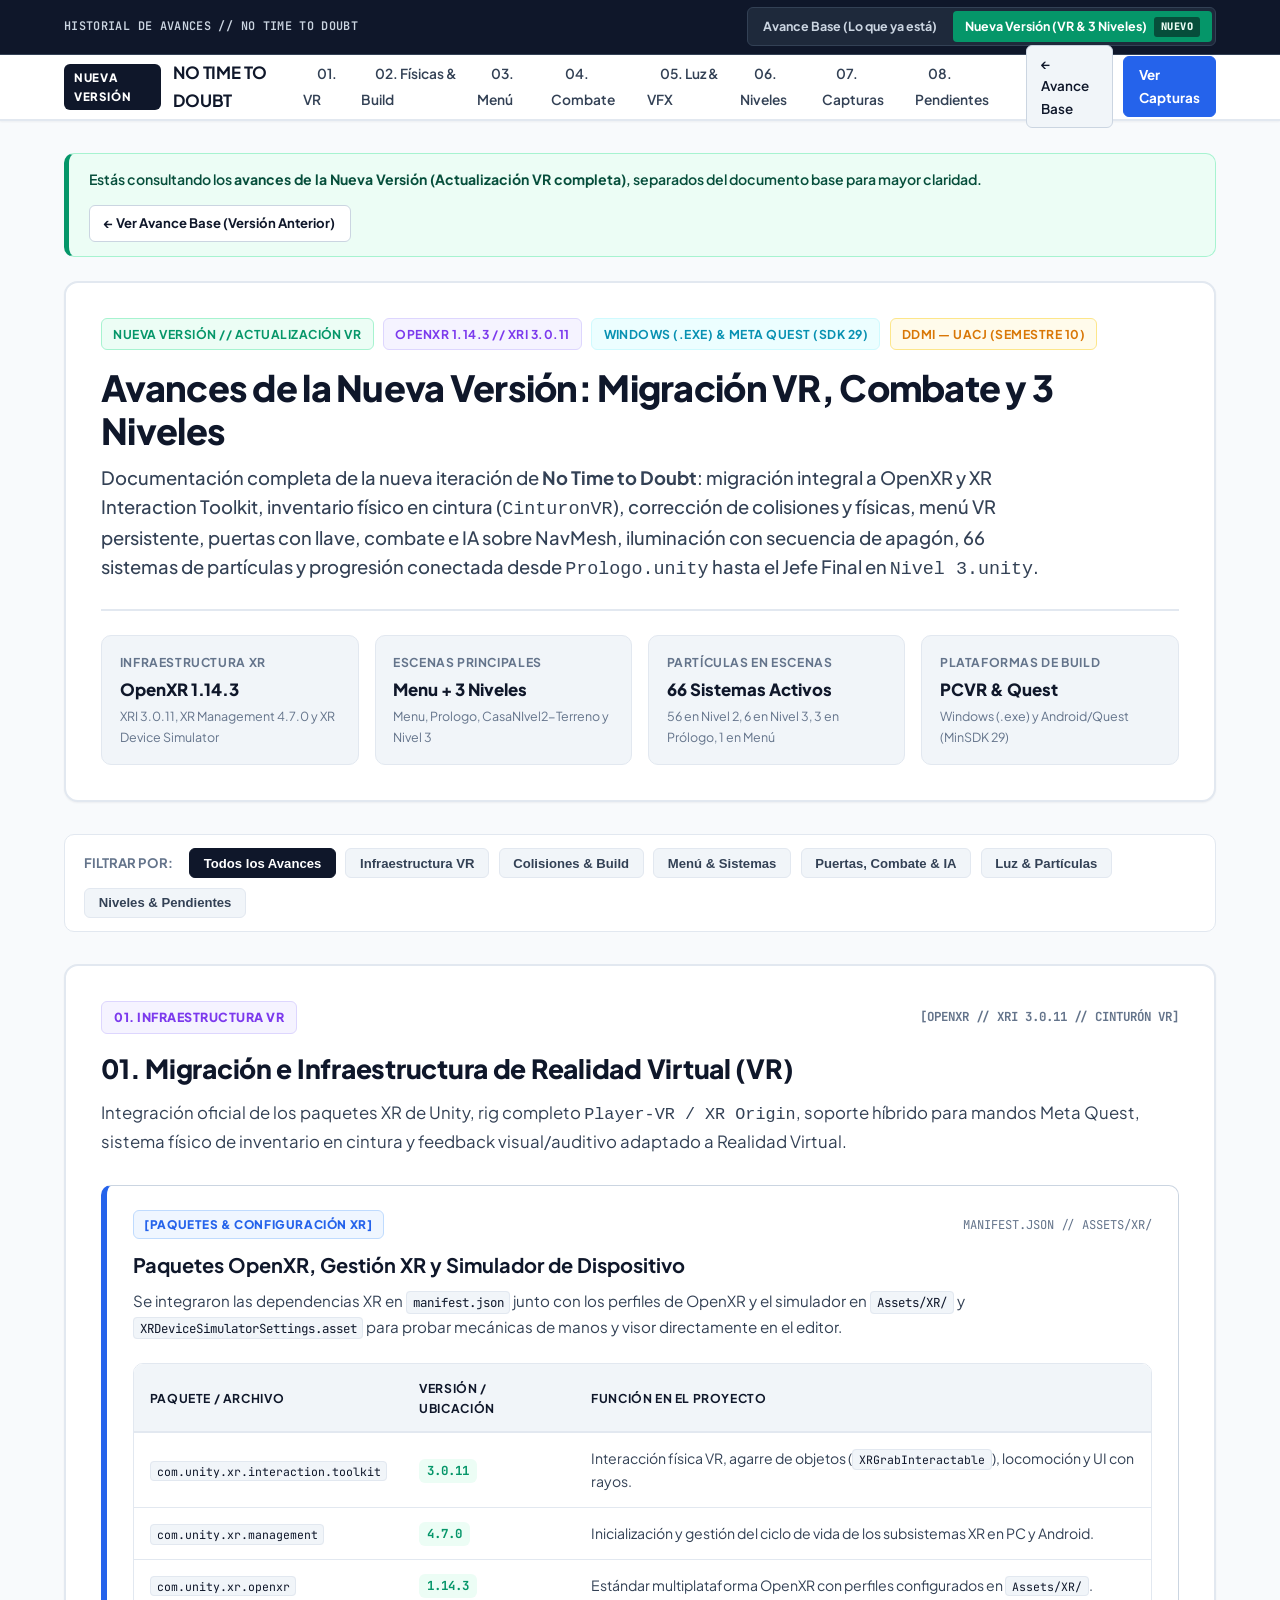
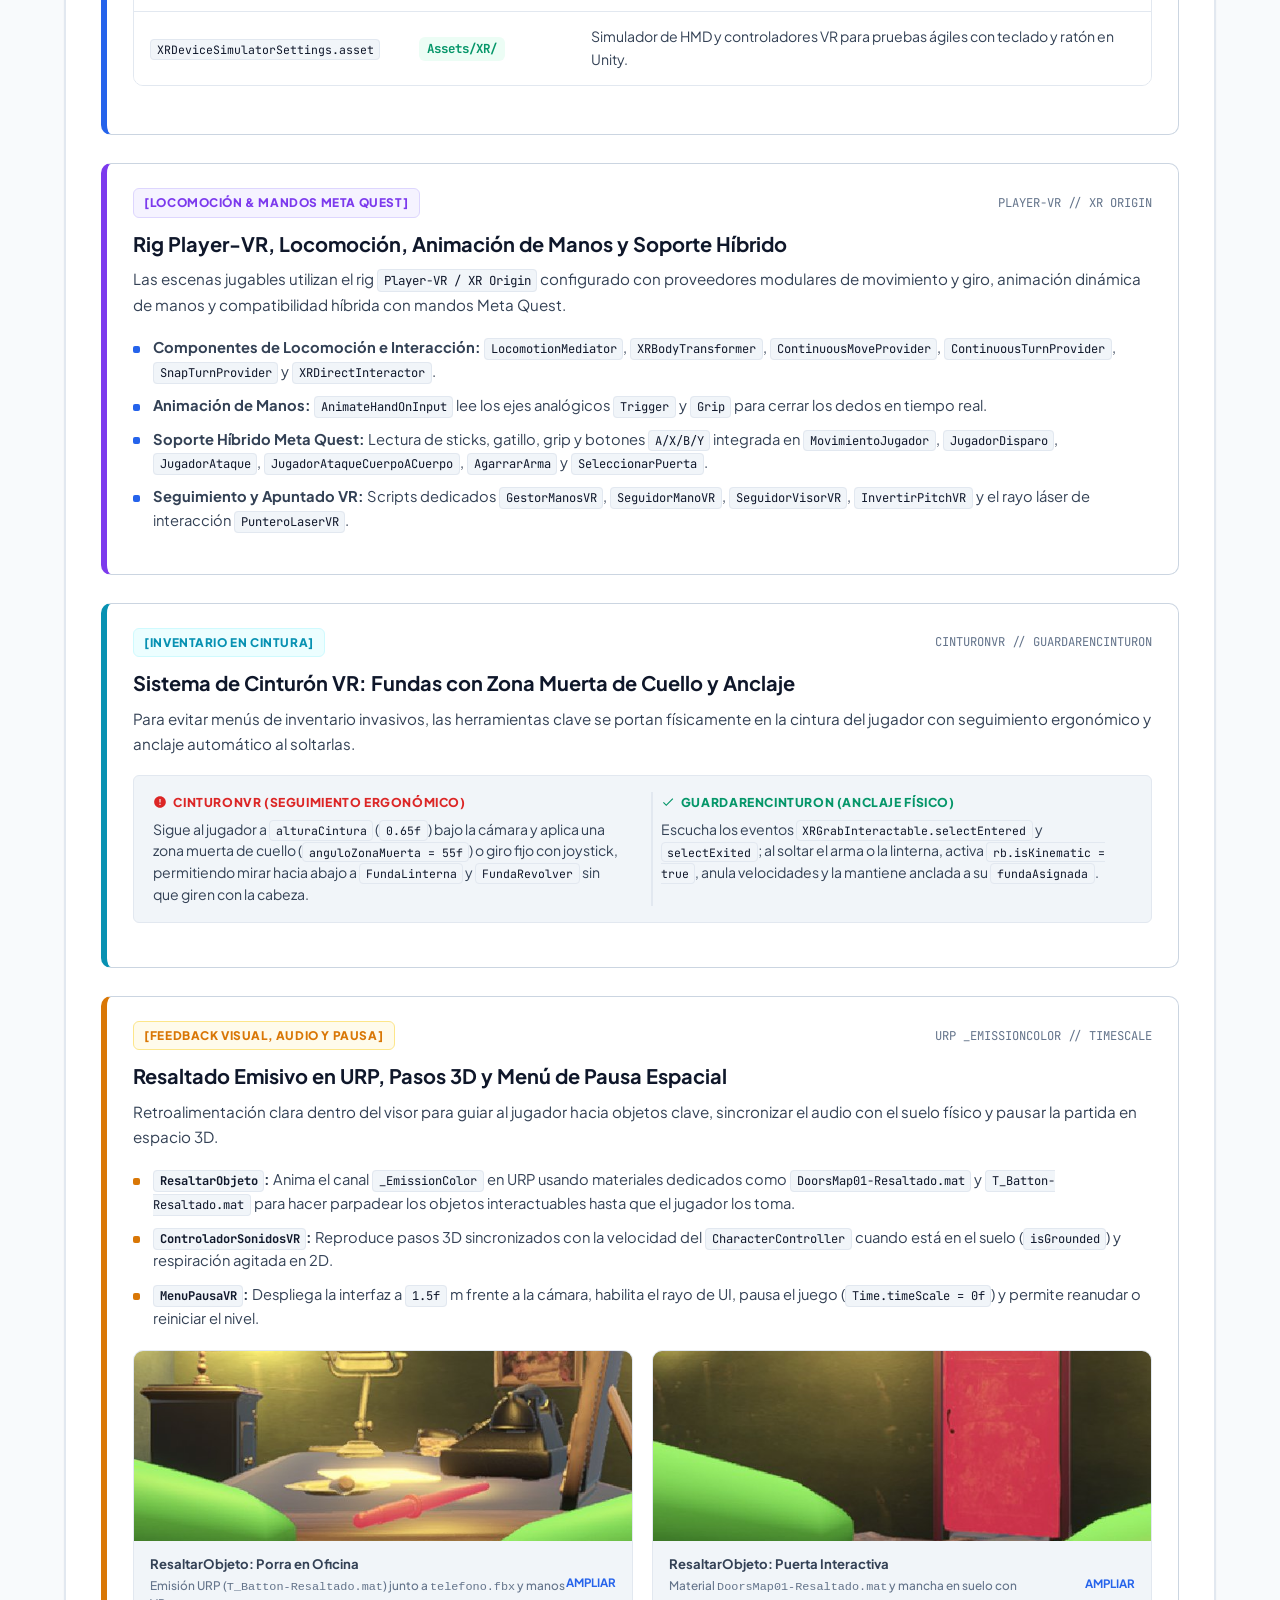
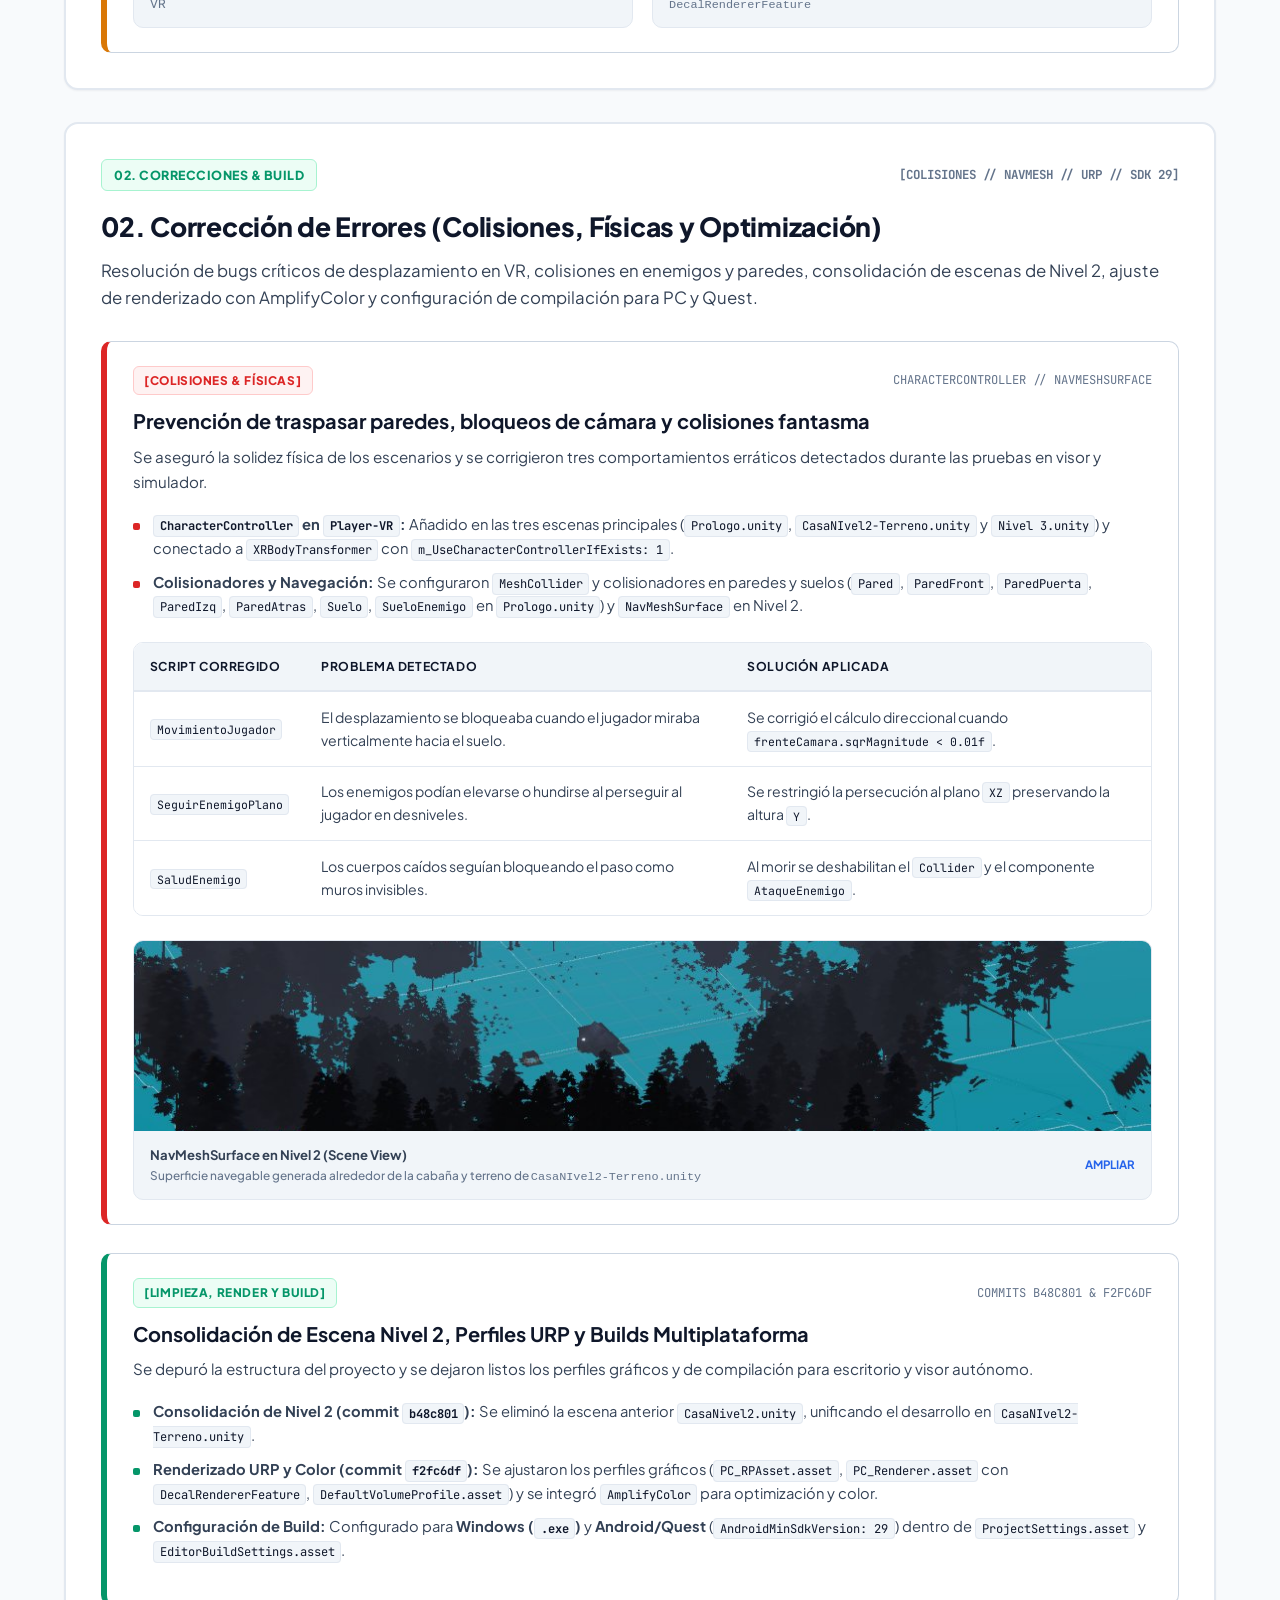
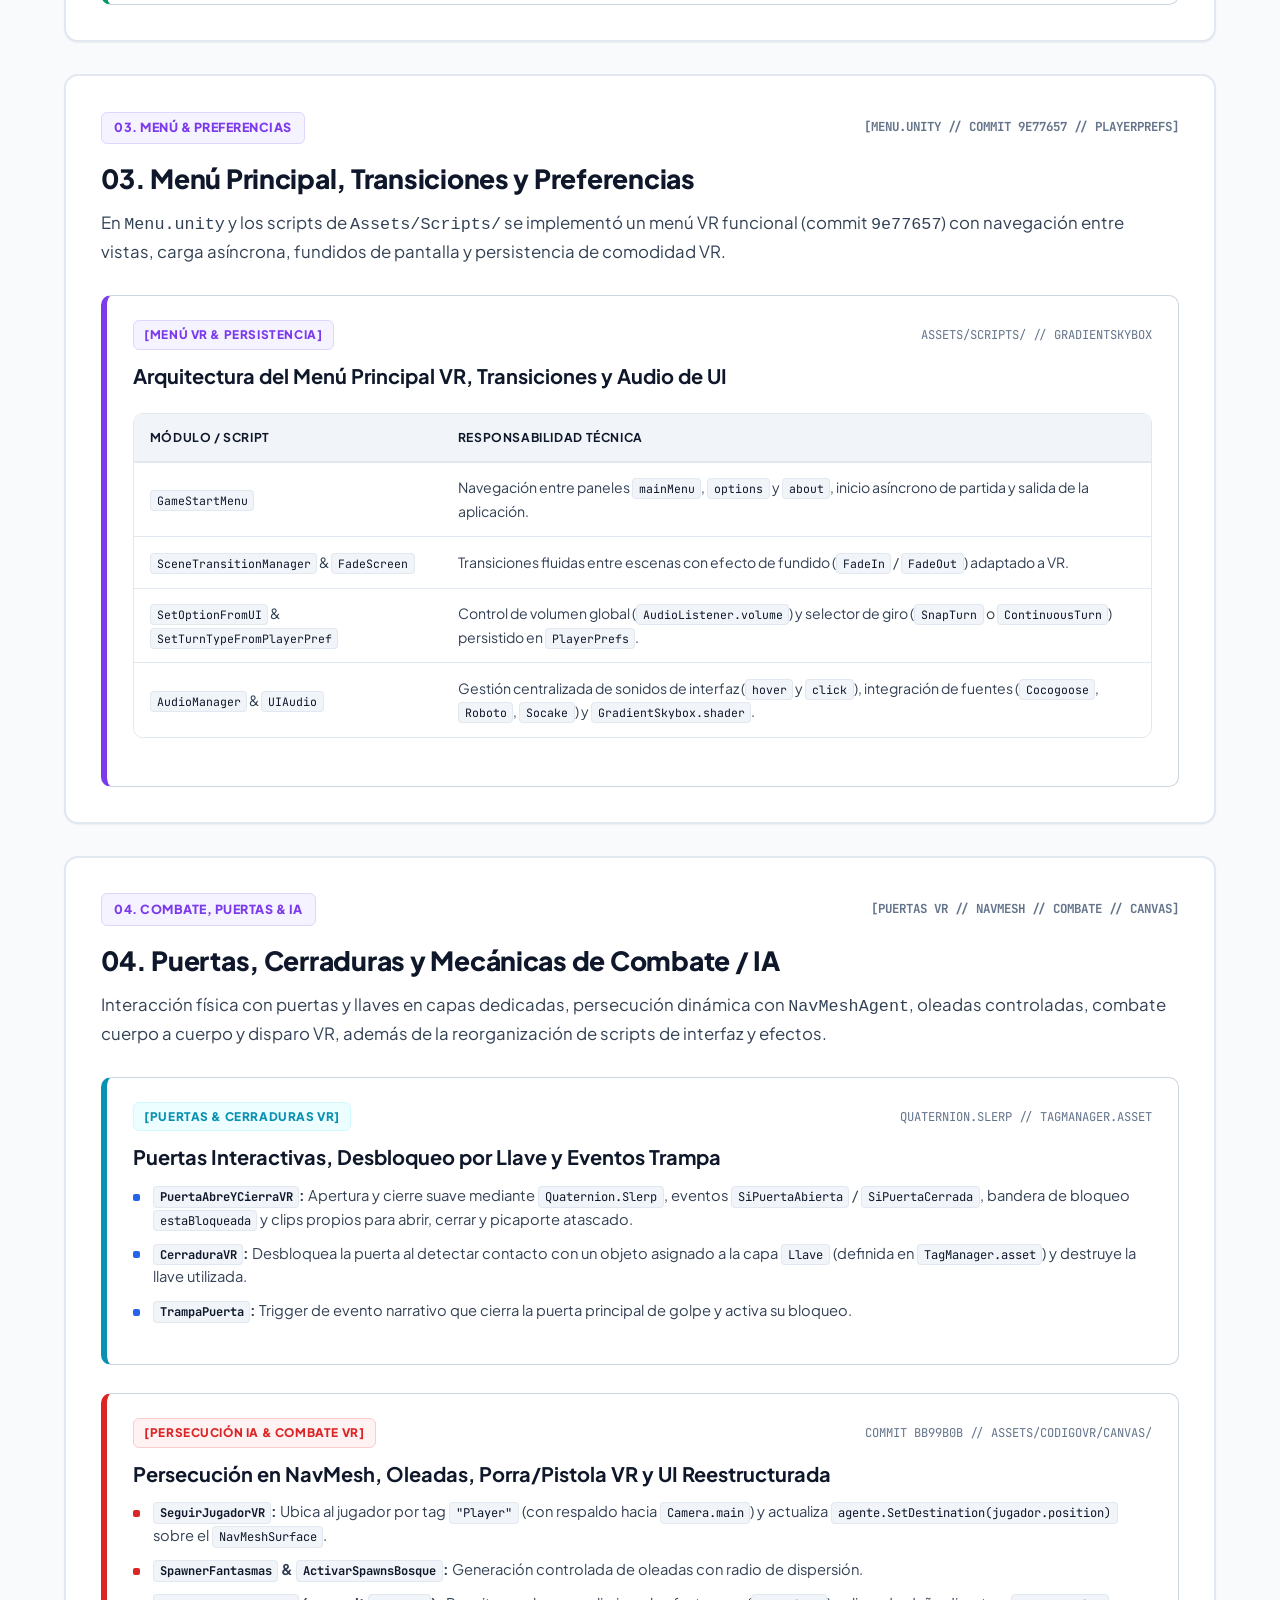
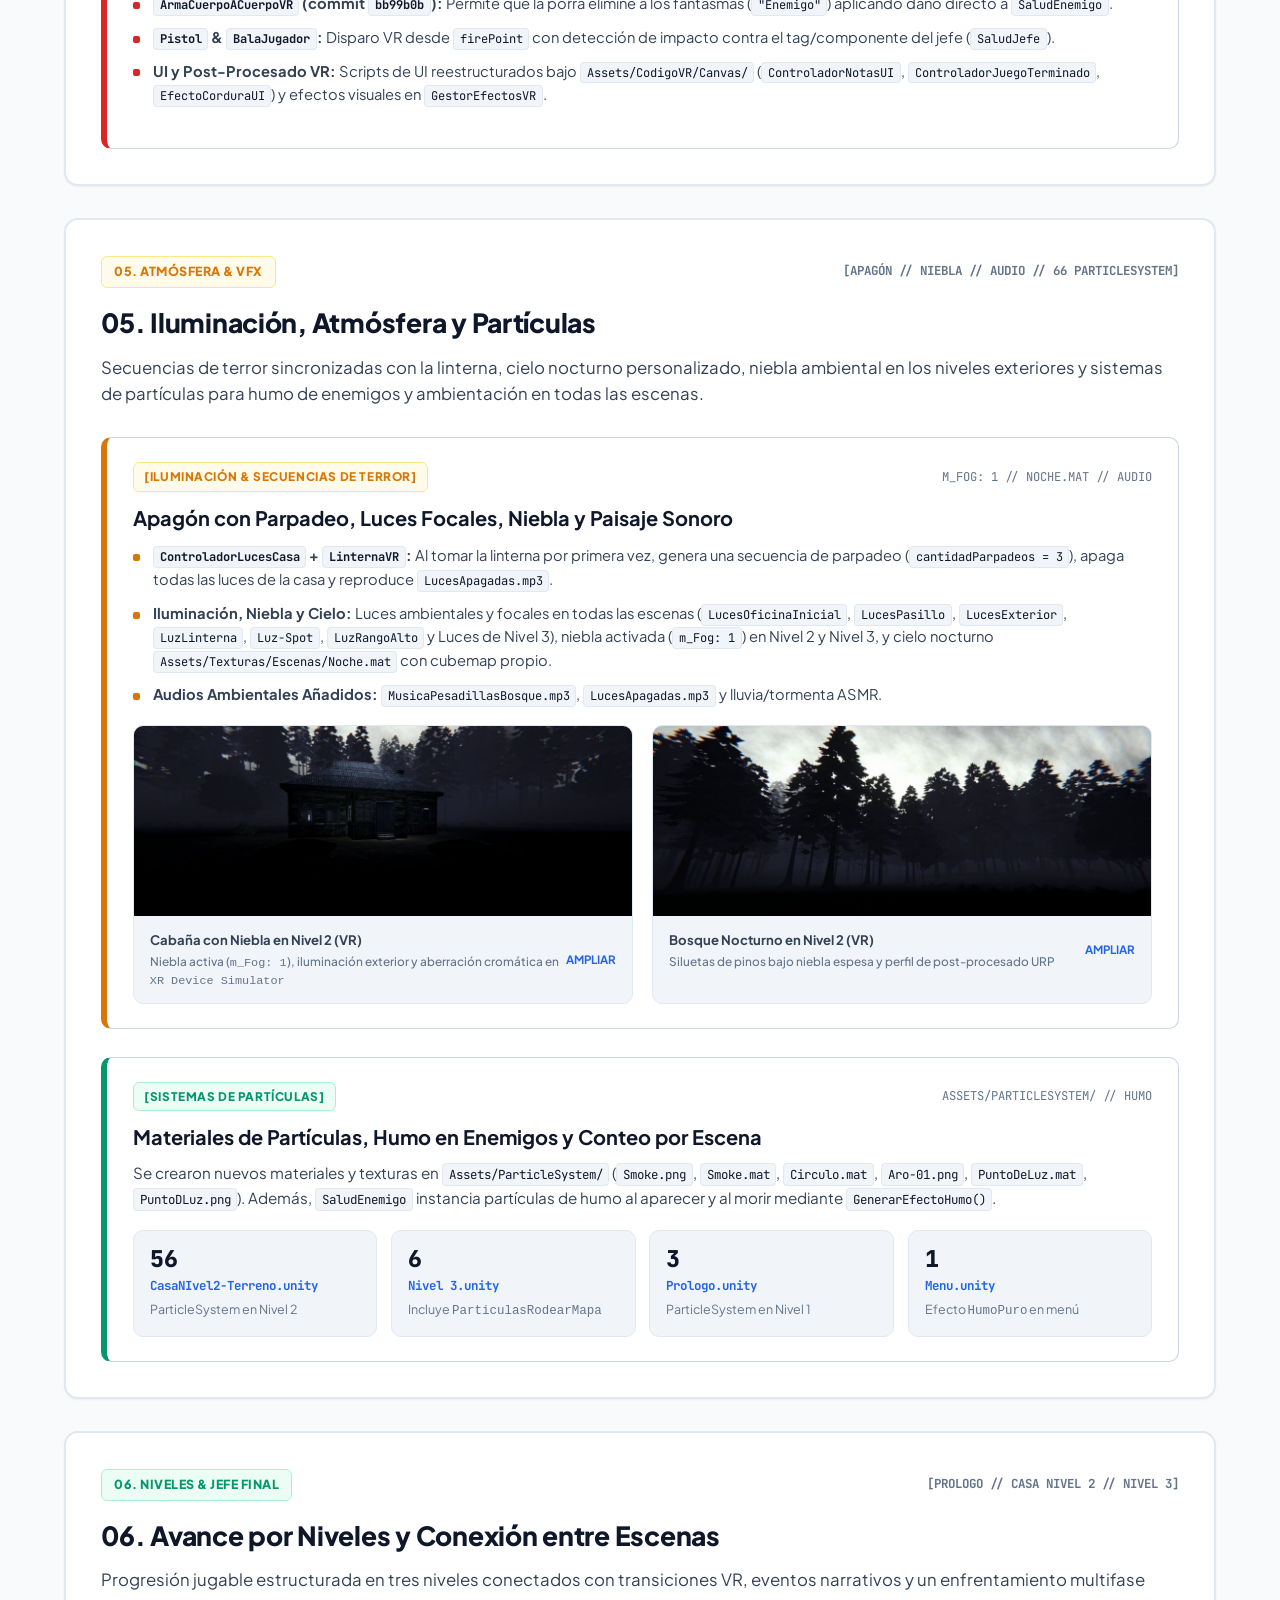
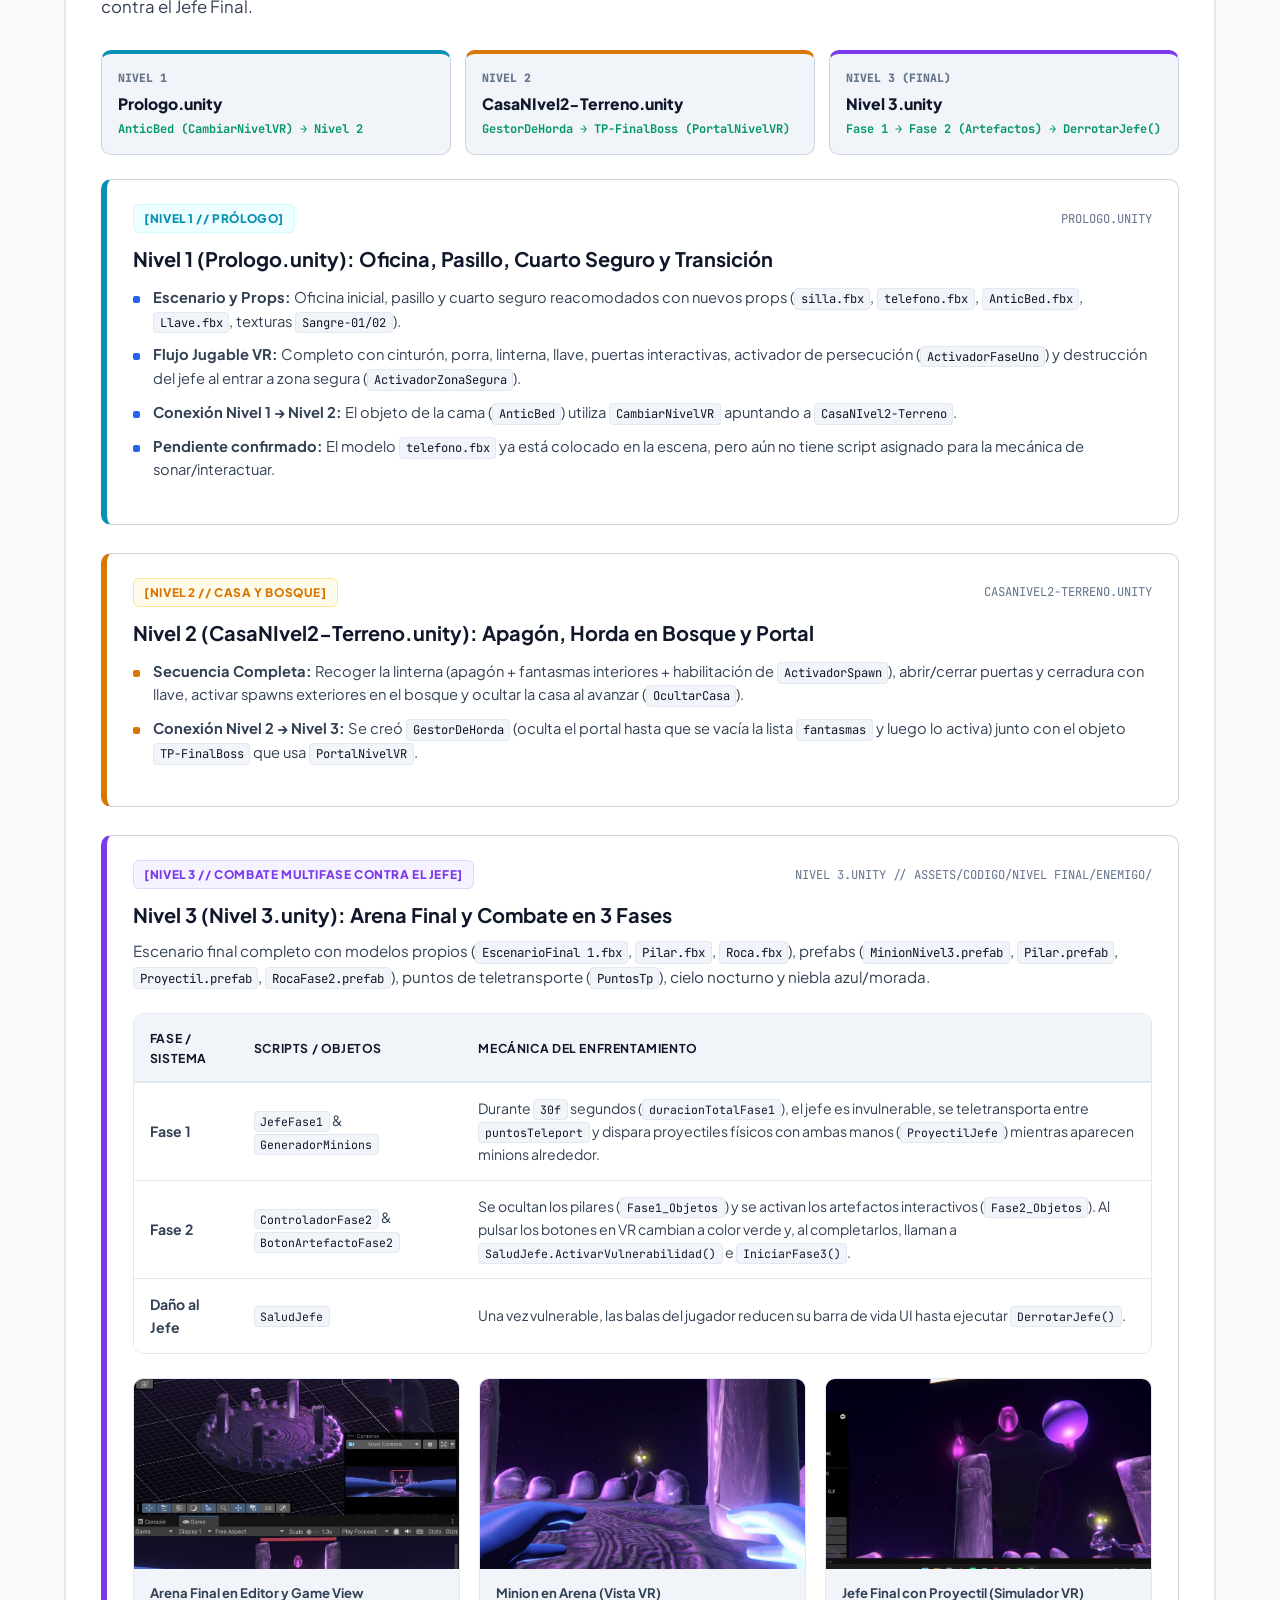
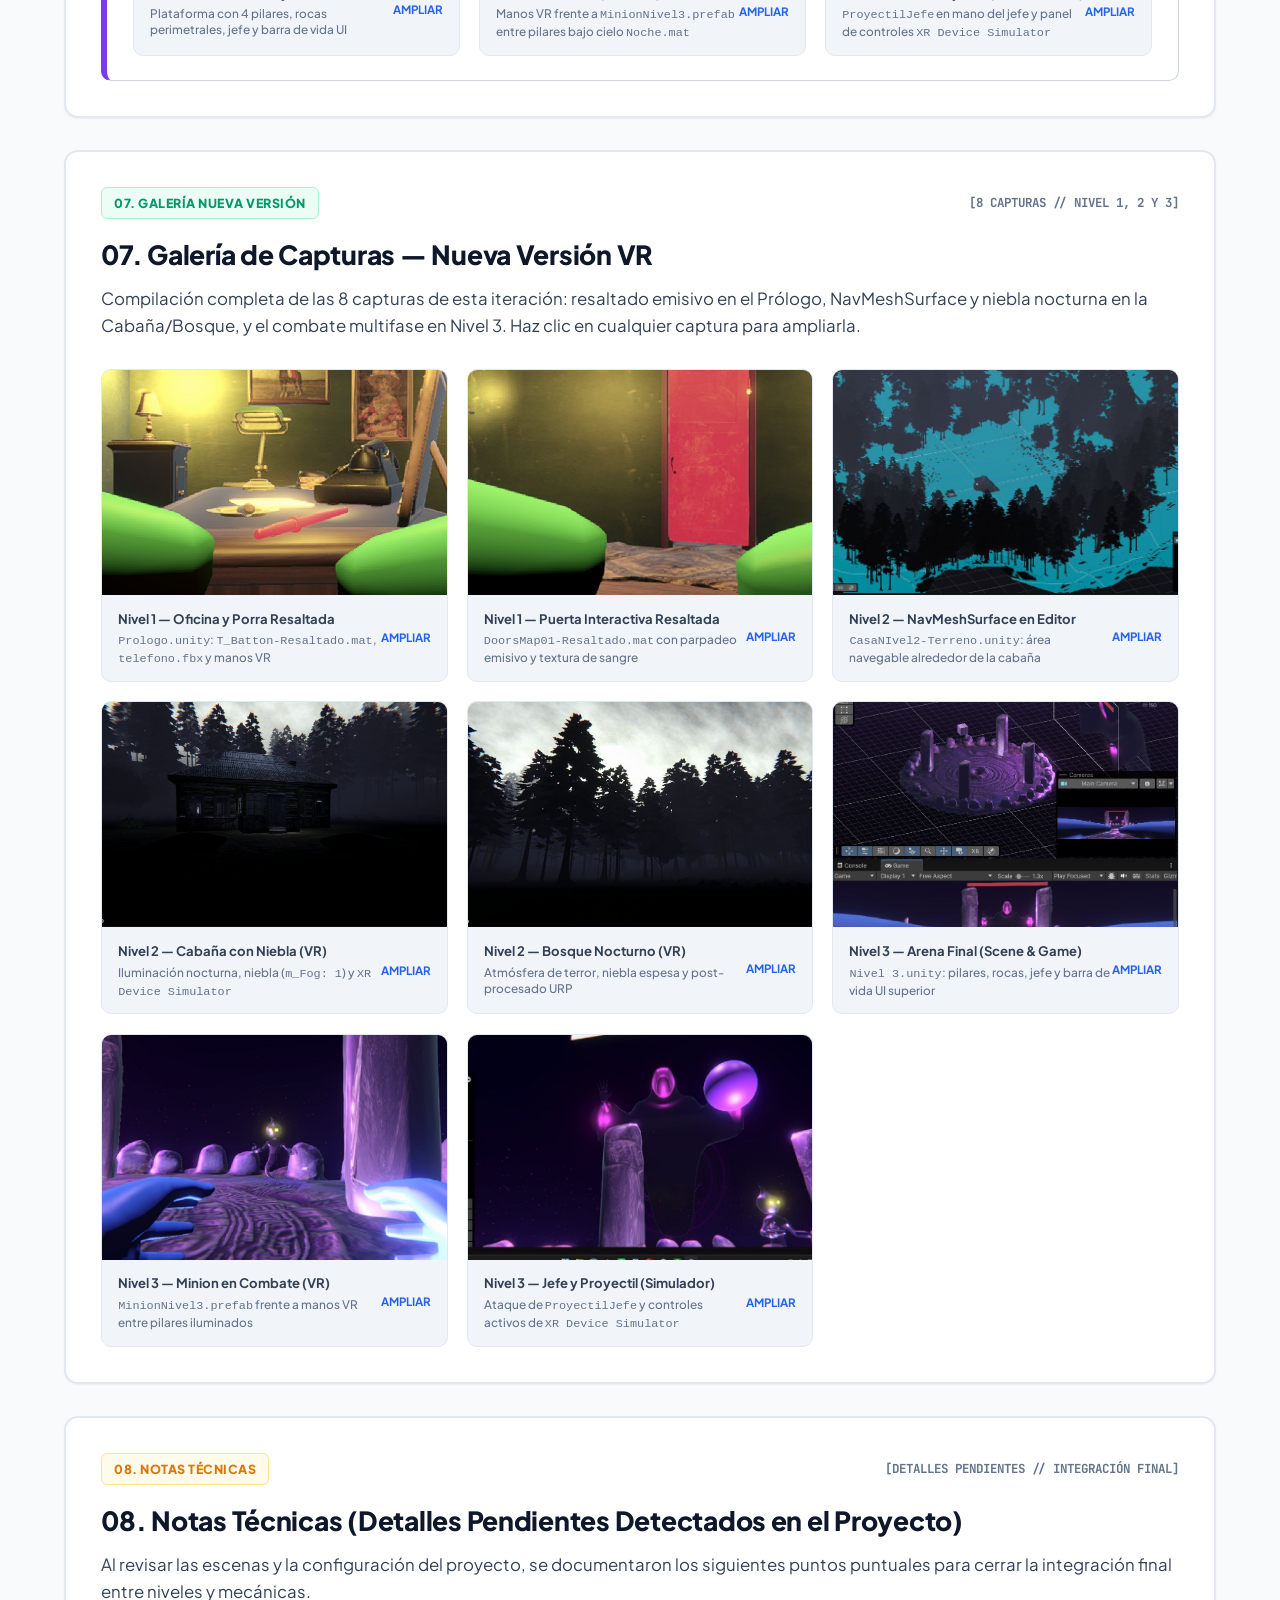
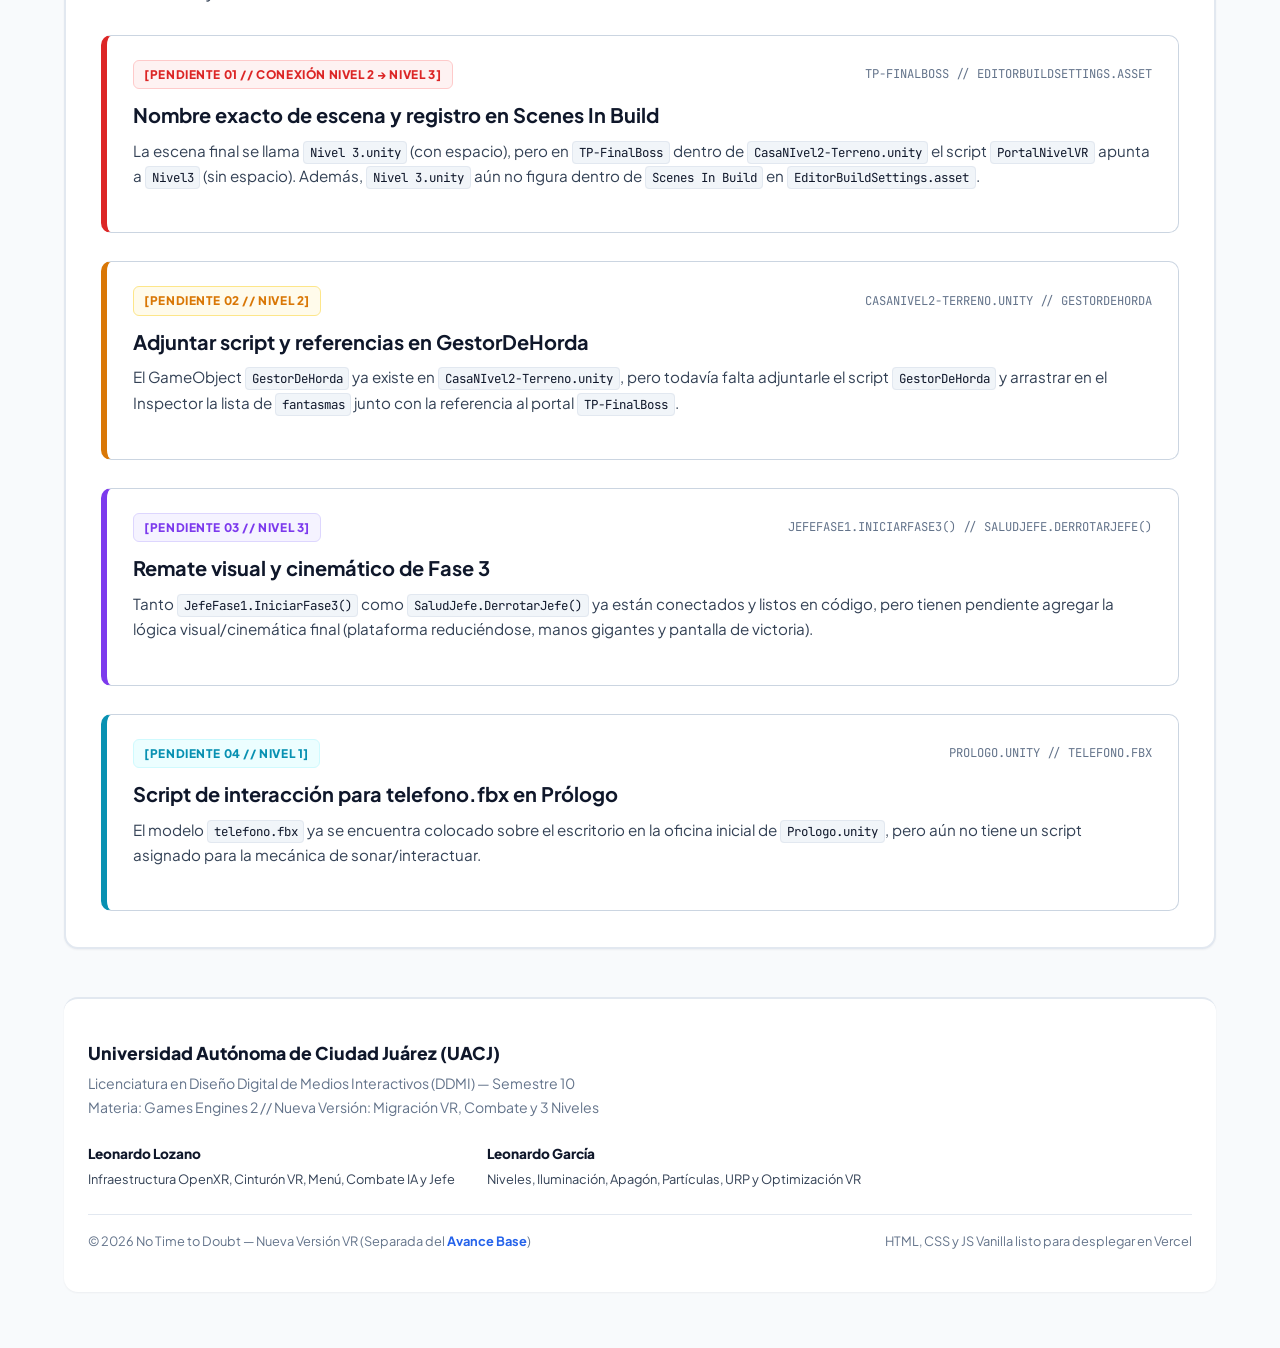
==== nueva-version.html @ bedeb6f9 "feat: agregar vista separada de nueva version VR con 3 niveles, combate y 8 capturas" ====
<!DOCTYPE html>
<html lang="es">
<head>
  <meta charset="UTF-8">
  <meta name="viewport" content="width=device-width, initial-scale=1.0">
  <title>No Time to Doubt — Nueva Versión (Avances VR, Niveles y Combate)</title>
  <meta name="description" content="Actualización técnica de la nueva versión de No Time to Doubt: migración OpenXR/XRI, Cinturón VR, corrección de colisiones, Menú VR, Combate e IA, Partículas y 3 Niveles con Jefe Final.">

  <link rel="icon" type="image/svg+xml" href="favicon.svg">

  <!-- Tipografías de Google Fonts: Plus Jakarta Sans y JetBrains Mono -->
  <link rel="preconnect" href="https://fonts.googleapis.com">
  <link rel="preconnect" href="https://fonts.gstatic.com" crossorigin>
  <link href="https://fonts.googleapis.com/css2?family=JetBrains+Mono:wght@400;600;700&family=Plus+Jakarta+Sans:wght@400;500;600;700;800&display=swap" rel="stylesheet">

  <link rel="stylesheet" href="style.css">
</head>
<body>

  <!-- Barra de progreso de lectura (Color sólido) -->
  <div id="progress-bar"></div>

  <!-- Barra de Navegación Fija Superior -->
  <header class="top-nav">
    <!-- Selector de Versión: Separación entre Lo Base y Lo Nuevo -->
    <div class="version-strip">
      <div class="version-strip-inner">
        <span class="version-strip-label">HISTORIAL DE AVANCES // NO TIME TO DOUBT</span>
        <div class="version-switcher" role="navigation" aria-label="Cambiar de versión de avances">
          <a href="index.html" class="version-tab">Avance Base (Lo que ya está)</a>
          <a href="nueva-version.html" class="version-tab active-new" aria-current="page">
            Nueva Versión (VR &amp; 3 Niveles)
            <span class="version-pill-new">NUEVO</span>
          </a>
        </div>
      </div>
    </div>

    <div class="nav-container">
      <div class="brand-wrapper">
        <span class="brand-badge">NUEVA VERSIÓN</span>
        <a href="#hero" class="brand-title">NO TIME TO DOUBT</a>
      </div>

      <nav>
        <ul class="nav-links">
          <li><a href="#vr-infraestructura" class="nav-link">01. VR</a></li>
          <li><a href="#correcciones-build" class="nav-link">02. Físicas &amp; Build</a></li>
          <li><a href="#menu-preferencias" class="nav-link">03. Menú</a></li>
          <li><a href="#puertas-combate" class="nav-link">04. Combate</a></li>
          <li><a href="#iluminacion-atmosfera" class="nav-link">05. Luz &amp; VFX</a></li>
          <li><a href="#niveles-escenas" class="nav-link">06. Niveles</a></li>
          <li><a href="#galeria-nueva" class="nav-link">07. Capturas</a></li>
          <li><a href="#notas-tecnicas" class="nav-link">08. Pendientes</a></li>
        </ul>
      </nav>

      <div class="nav-actions">
        <a href="index.html" class="btn-nav-secondary">&larr; Avance Base</a>
        <a href="#galeria-nueva" class="btn-nav-primary">Ver Capturas</a>
      </div>
    </div>
  </header>

  <main class="main-layout">
    <!-- Banner contextual para regresar al Avance Base separado -->
    <div class="version-context-banner">
      <span class="version-context-text">
        Estás consultando los <strong>avances de la Nueva Versión (Actualización VR completa)</strong>, separados del documento base para mayor claridad.
      </span>
      <a href="index.html" class="btn-back-base">&larr; Ver Avance Base (Versión Anterior)</a>
    </div>

    <!-- Encabezado / Hero -->
    <header id="hero" class="patch-header">
      <div class="patch-meta-top">
        <span class="patch-tag tag-new-version">NUEVA VERSIÓN // ACTUALIZACIÓN VR</span>
        <span class="patch-tag tag-engine">OpenXR 1.14.3 // XRI 3.0.11</span>
        <span class="patch-tag tag-platform">Windows (.exe) &amp; Meta Quest (SDK 29)</span>
        <span class="patch-tag tag-academic">DDMI — UACJ (Semestre 10)</span>
      </div>

      <h1 class="patch-title">Avances de la Nueva Versión: Migración VR, Combate y 3 Niveles</h1>
      <p class="patch-subtitle">
        Documentación completa de la nueva iteración de <strong>No Time to Doubt</strong>: migración integral a OpenXR y XR Interaction Toolkit, inventario físico en cintura (<code>CinturonVR</code>), corrección de colisiones y físicas, menú VR persistente, puertas con llave, combate e IA sobre NavMesh, iluminación con secuencia de apagón, 66 sistemas de partículas y progresión conectada desde <code>Prologo.unity</code> hasta el Jefe Final en <code>Nivel 3.unity</code>.
      </p>

      <div class="patch-stats-grid">
        <div class="stat-item">
          <div class="stat-label">Infraestructura XR</div>
          <div class="stat-value">OpenXR 1.14.3</div>
          <div class="stat-detail">XRI 3.0.11, XR Management 4.7.0 y XR Device Simulator</div>
        </div>
        <div class="stat-item">
          <div class="stat-label">Escenas Principales</div>
          <div class="stat-value">Menu + 3 Niveles</div>
          <div class="stat-detail">Menu, Prologo, CasaNIvel2-Terreno y Nivel 3</div>
        </div>
        <div class="stat-item">
          <div class="stat-label">Partículas en Escenas</div>
          <div class="stat-value">66 Sistemas Activos</div>
          <div class="stat-detail">56 en Nivel 2, 6 en Nivel 3, 3 en Prólogo, 1 en Menú</div>
        </div>
        <div class="stat-item">
          <div class="stat-label">Plataformas de Build</div>
          <div class="stat-value">PCVR &amp; Quest</div>
          <div class="stat-detail">Windows (.exe) y Android/Quest (MinSDK 29)</div>
        </div>
      </div>
    </header>

    <!-- Barra de Filtros de Contenido -->
    <nav class="patch-filters" aria-label="Filtro de avances de la nueva versión">
      <span class="filter-label">Filtrar por:</span>
      <button class="filter-btn active" data-filter="all">Todos los Avances</button>
      <button class="filter-btn" data-filter="vr">Infraestructura VR</button>
      <button class="filter-btn" data-filter="bugfix">Colisiones &amp; Build</button>
      <button class="filter-btn" data-filter="systems">Menú &amp; Sistemas</button>
      <button class="filter-btn" data-filter="combat">Puertas, Combate &amp; IA</button>
      <button class="filter-btn" data-filter="art">Luz &amp; Partículas</button>
      <button class="filter-btn" data-filter="levels">Niveles &amp; Pendientes</button>
    </nav>

    <!-- 01. MIGRACIÓN E INFRAESTRUCTURA DE REALIDAD VIRTUAL (VR) -->
    <section id="vr-infraestructura" class="patch-section">
      <div class="section-badge-row">
        <span class="section-author-badge author-leo-loz">01. Infraestructura VR</span>
        <span class="section-discipline-tag">[OPENXR // XRI 3.0.11 // CINTURÓN VR]</span>
      </div>
      <h2 class="section-title">01. Migración e Infraestructura de Realidad Virtual (VR)</h2>
      <p class="section-lead">
        Integración oficial de los paquetes XR de Unity, rig completo <code>Player-VR / XR Origin</code>, soporte híbrido para mandos Meta Quest, sistema físico de inventario en cintura y feedback visual/auditivo adaptado a Realidad Virtual.
      </p>

      <div class="patch-items-stack">
        <!-- 1.1 Paquetes y Simulador -->
        <article class="patch-card card-blue" data-category="vr systems">
          <div class="card-header-line">
            <span class="card-type-tag tag-vr">[PAQUETES &amp; CONFIGURACIÓN XR]</span>
            <span class="card-timestamp">MANIFEST.JSON // ASSETS/XR/</span>
          </div>
          <h3 class="card-title">Paquetes OpenXR, Gestión XR y Simulador de Dispositivo</h3>
          <p class="card-desc">
            Se integraron las dependencias XR en <code>manifest.json</code> junto con los perfiles de OpenXR y el simulador en <code>Assets/XR/</code> y <code>XRDeviceSimulatorSettings.asset</code> para probar mecánicas de manos y visor directamente en el editor.
          </p>

          <div class="specs-table-wrapper">
            <table class="specs-table">
              <thead>
                <tr>
                  <th>Paquete / Archivo</th>
                  <th>Versión / Ubicación</th>
                  <th>Función en el Proyecto</th>
                </tr>
              </thead>
              <tbody>
                <tr>
                  <td><code>com.unity.xr.interaction.toolkit</code></td>
                  <td><span class="badge-metric metric-after">3.0.11</span></td>
                  <td>Interacción física VR, agarre de objetos (<code>XRGrabInteractable</code>), locomoción y UI con rayos.</td>
                </tr>
                <tr>
                  <td><code>com.unity.xr.management</code></td>
                  <td><span class="badge-metric metric-after">4.7.0</span></td>
                  <td>Inicialización y gestión del ciclo de vida de los subsistemas XR en PC y Android.</td>
                </tr>
                <tr>
                  <td><code>com.unity.xr.openxr</code></td>
                  <td><span class="badge-metric metric-after">1.14.3</span></td>
                  <td>Estándar multiplataforma OpenXR con perfiles configurados en <code>Assets/XR/</code>.</td>
                </tr>
                <tr>
                  <td><code>XRDeviceSimulatorSettings.asset</code></td>
                  <td><span class="badge-metric metric-after">Assets/XR/</span></td>
                  <td>Simulador de HMD y controladores VR para pruebas ágiles con teclado y ratón en Unity.</td>
                </tr>
              </tbody>
            </table>
          </div>
        </article>

        <!-- 1.2 Locomoción y Manos VR -->
        <article class="patch-card card-purple" data-category="vr systems">
          <div class="card-header-line">
            <span class="card-type-tag tag-system">[LOCOMOCIÓN &amp; MANDOS META QUEST]</span>
            <span class="card-timestamp">PLAYER-VR // XR ORIGIN</span>
          </div>
          <h3 class="card-title">Rig Player-VR, Locomoción, Animación de Manos y Soporte Híbrido</h3>
          <p class="card-desc">
            Las escenas jugables utilizan el rig <code>Player-VR / XR Origin</code> configurado con proveedores modulares de movimiento y giro, animación dinámica de manos y compatibilidad híbrida con mandos Meta Quest.
          </p>
          <ul class="feature-list">
            <li><strong>Componentes de Locomoción e Interacción:</strong> <code>LocomotionMediator</code>, <code>XRBodyTransformer</code>, <code>ContinuousMoveProvider</code>, <code>ContinuousTurnProvider</code>, <code>SnapTurnProvider</code> y <code>XRDirectInteractor</code>.</li>
            <li><strong>Animación de Manos:</strong> <code>AnimateHandOnInput</code> lee los ejes analógicos <code>Trigger</code> y <code>Grip</code> para cerrar los dedos en tiempo real.</li>
            <li><strong>Soporte Híbrido Meta Quest:</strong> Lectura de sticks, gatillo, grip y botones <code>A/X/B/Y</code> integrada en <code>MovimientoJugador</code>, <code>JugadorDisparo</code>, <code>JugadorAtaque</code>, <code>JugadorAtaqueCuerpoACuerpo</code>, <code>AgarrarArma</code> y <code>SeleccionarPuerta</code>.</li>
            <li><strong>Seguimiento y Apuntado VR:</strong> Scripts dedicados <code>GestorManosVR</code>, <code>SeguidorManoVR</code>, <code>SeguidorVisorVR</code>, <code>InvertirPitchVR</code> y el rayo láser de interacción <code>PunteroLaserVR</code>.</li>
          </ul>
        </article>

        <!-- 1.3 Sistema de Cinturón -->
        <article class="patch-card card-teal" data-category="vr systems">
          <div class="card-header-line">
            <span class="card-type-tag tag-input">[INVENTARIO EN CINTURA]</span>
            <span class="card-timestamp">CINTURONVR // GUARDARENCINTURON</span>
          </div>
          <h3 class="card-title">Sistema de Cinturón VR: Fundas con Zona Muerta de Cuello y Anclaje</h3>
          <p class="card-desc">
            Para evitar menús de inventario invasivos, las herramientas clave se portan físicamente en la cintura del jugador con seguimiento ergonómico y anclaje automático al soltarlas.
          </p>

          <div class="patch-challenge-box">
            <div class="challenge-side">
              <div class="challenge-title">
                <svg width="14" height="14" viewBox="0 0 24 24" fill="currentColor"><path d="M12 2C6.48 2 2 6.48 2 12s4.48 10 10 10 10-4.48 10-10S17.52 2 12 2zm1 15h-2v-2h2v2zm0-4h-2V7h2v6z"/></svg>
                CinturonVR (Seguimiento Ergonómico)
              </div>
              <div class="challenge-text">
                Sigue al jugador a <code>alturaCintura</code> (<code>0.65f</code>) bajo la cámara y aplica una zona muerta de cuello (<code>anguloZonaMuerta = 55f</code>) o giro fijo con joystick, permitiendo mirar hacia abajo a <code>FundaLinterna</code> y <code>FundaRevolver</code> sin que giren con la cabeza.
              </div>
            </div>
            <div class="solution-side">
              <div class="solution-title">
                <svg width="14" height="14" viewBox="0 0 24 24" fill="currentColor"><path d="M9 16.17L4.83 12l-1.42 1.41L9 19 21 7l-1.41-1.41z"/></svg>
                GuardarEnCinturon (Anclaje Físico)
              </div>
              <div class="solution-text">
                Escucha los eventos <code>XRGrabInteractable.selectEntered</code> y <code>selectExited</code>; al soltar el arma o la linterna, activa <code>rb.isKinematic = true</code>, anula velocidades y la mantiene anclada a su <code>fundaAsignada</code>.
              </div>
            </div>
          </div>
        </article>

        <!-- 1.4 Feedback Visual, Audio y Pausa VR -->
        <article class="patch-card card-amber" data-category="vr art">
          <div class="card-header-line">
            <span class="card-type-tag tag-art">[FEEDBACK VISUAL, AUDIO Y PAUSA]</span>
            <span class="card-timestamp">URP _EMISSIONCOLOR // TIMESCALE</span>
          </div>
          <h3 class="card-title">Resaltado Emisivo en URP, Pasos 3D y Menú de Pausa Espacial</h3>
          <p class="card-desc">
            Retroalimentación clara dentro del visor para guiar al jugador hacia objetos clave, sincronizar el audio con el suelo físico y pausar la partida en espacio 3D.
          </p>
          <ul class="feature-list feature-list-amber">
            <li><strong><code>ResaltarObjeto</code>:</strong> Anima el canal <code>_EmissionColor</code> en URP usando materiales dedicados como <code>DoorsMap01-Resaltado.mat</code> y <code>T_Batton-Resaltado.mat</code> para hacer parpadear los objetos interactuables hasta que el jugador los toma.</li>
            <li><strong><code>ControladorSonidosVR</code>:</strong> Reproduce pasos 3D sincronizados con la velocidad del <code>CharacterController</code> cuando está en el suelo (<code>isGrounded</code>) y respiración agitada en 2D.</li>
            <li><strong><code>MenuPausaVR</code>:</strong> Despliega la interfaz a <code>1.5f</code> m frente a la cámara, habilita el rayo de UI, pausa el juego (<code>Time.timeScale = 0f</code>) y permite reanudar o reiniciar el nivel.</li>
          </ul>

          <div class="evidence-grid">
            <div class="evidence-card">
              <img src="assets/nueva_version/07_nivel1_oficina_resaltado.jpg" alt="Porra resaltada con T_Batton-Resaltado.mat en la oficina de Prologo.unity" class="evidence-img">
              <div class="evidence-caption">
                <div>
                  <strong>ResaltarObjeto: Porra en Oficina</strong>
                  <div class="evidence-subtext">Emisión URP (<code>T_Batton-Resaltado.mat</code>) junto a <code>telefono.fbx</code> y manos VR</div>
                </div>
                <span class="evidence-zoom-hint">Ampliar</span>
              </div>
            </div>
            <div class="evidence-card">
              <img src="assets/nueva_version/08_nivel1_puerta_resaltada.jpg" alt="Puerta interactiva resaltada con DoorsMap01-Resaltado.mat en Prologo.unity" class="evidence-img">
              <div class="evidence-caption">
                <div>
                  <strong>ResaltarObjeto: Puerta Interactiva</strong>
                  <div class="evidence-subtext">Material <code>DoorsMap01-Resaltado.mat</code> y mancha en suelo con <code>DecalRendererFeature</code></div>
                </div>
                <span class="evidence-zoom-hint">Ampliar</span>
              </div>
            </div>
          </div>
        </article>
      </div>
    </section>

    <!-- 02. CORRECCIÓN DE ERRORES (COLISIONES, FÍSICAS Y OPTIMIZACIÓN) -->
    <section id="correcciones-build" class="patch-section">
      <div class="section-badge-row">
        <span class="section-author-badge author-collab">02. Correcciones &amp; Build</span>
        <span class="section-discipline-tag">[COLISIONES // NAVMESH // URP // SDK 29]</span>
      </div>
      <h2 class="section-title">02. Corrección de Errores (Colisiones, Físicas y Optimización)</h2>
      <p class="section-lead">
        Resolución de bugs críticos de desplazamiento en VR, colisiones en enemigos y paredes, consolidación de escenas de Nivel 2, ajuste de renderizado con AmplifyColor y configuración de compilación para PC y Quest.
      </p>

      <div class="patch-items-stack">
        <!-- 2.1 Prevención de Traspasar Paredes y Caer del Vacío -->
        <article class="patch-card card-danger" data-category="bugfix vr">
          <div class="card-header-line">
            <span class="card-type-tag tag-bugfix">[COLISIONES &amp; FÍSICAS]</span>
            <span class="card-timestamp">CHARACTERCONTROLLER // NAVMESHSURFACE</span>
          </div>
          <h3 class="card-title">Prevención de traspasar paredes, bloqueos de cámara y colisiones fantasma</h3>
          <p class="card-desc">
            Se aseguró la solidez física de los escenarios y se corrigieron tres comportamientos erráticos detectados durante las pruebas en visor y simulador.
          </p>
          <ul class="feature-list feature-list-danger">
            <li><strong><code>CharacterController</code> en <code>Player-VR</code>:</strong> Añadido en las tres escenas principales (<code>Prologo.unity</code>, <code>CasaNIvel2-Terreno.unity</code> y <code>Nivel 3.unity</code>) y conectado a <code>XRBodyTransformer</code> con <code>m_UseCharacterControllerIfExists: 1</code>.</li>
            <li><strong>Colisionadores y Navegación:</strong> Se configuraron <code>MeshCollider</code> y colisionadores en paredes y suelos (<code>Pared</code>, <code>ParedFront</code>, <code>ParedPuerta</code>, <code>ParedIzq</code>, <code>ParedAtras</code>, <code>Suelo</code>, <code>SueloEnemigo</code> en <code>Prologo.unity</code>) y <code>NavMeshSurface</code> en Nivel 2.</li>
          </ul>

          <div class="specs-table-wrapper">
            <table class="specs-table">
              <thead>
                <tr>
                  <th>Script Corregido</th>
                  <th>Problema Detectado</th>
                  <th>Solución Aplicada</th>
                </tr>
              </thead>
              <tbody>
                <tr>
                  <td><code>MovimientoJugador</code></td>
                  <td>El desplazamiento se bloqueaba cuando el jugador miraba verticalmente hacia el suelo.</td>
                  <td>Se corrigió el cálculo direccional cuando <code>frenteCamara.sqrMagnitude &lt; 0.01f</code>.</td>
                </tr>
                <tr>
                  <td><code>SeguirEnemigoPlano</code></td>
                  <td>Los enemigos podían elevarse o hundirse al perseguir al jugador en desniveles.</td>
                  <td>Se restringió la persecución al plano <code>XZ</code> preservando la altura <code>Y</code>.</td>
                </tr>
                <tr>
                  <td><code>SaludEnemigo</code></td>
                  <td>Los cuerpos caídos seguían bloqueando el paso como muros invisibles.</td>
                  <td>Al morir se deshabilitan el <code>Collider</code> y el componente <code>AtaqueEnemigo</code>.</td>
                </tr>
              </tbody>
            </table>
          </div>

          <div class="evidence-grid">
            <div class="evidence-card">
              <img src="assets/nueva_version/04_nivel2_navmesh_editor.jpg" alt="Scene View de CasaNIvel2-Terreno.unity con NavMeshSurface horneado en el bosque" class="evidence-img">
              <div class="evidence-caption">
                <div>
                  <strong>NavMeshSurface en Nivel 2 (Scene View)</strong>
                  <div class="evidence-subtext">Superficie navegable generada alrededor de la cabaña y terreno de <code>CasaNIvel2-Terreno.unity</code></div>
                </div>
                <span class="evidence-zoom-hint">Ampliar</span>
              </div>
            </div>
          </div>
        </article>

        <!-- 2.2 Limpieza, Render y Build -->
        <article class="patch-card card-green" data-category="bugfix systems">
          <div class="card-header-line">
            <span class="card-type-tag tag-optimization">[LIMPIEZA, RENDER Y BUILD]</span>
            <span class="card-timestamp">COMMITS B48C801 &amp; F2FC6DF</span>
          </div>
          <h3 class="card-title">Consolidación de Escena Nivel 2, Perfiles URP y Builds Multiplataforma</h3>
          <p class="card-desc">
            Se depuró la estructura del proyecto y se dejaron listos los perfiles gráficos y de compilación para escritorio y visor autónomo.
          </p>
          <ul class="feature-list feature-list-green">
            <li><strong>Consolidación de Nivel 2 (commit <code>b48c801</code>):</strong> Se eliminó la escena anterior <code>CasaNivel2.unity</code>, unificando el desarrollo en <code>CasaNIvel2-Terreno.unity</code>.</li>
            <li><strong>Renderizado URP y Color (commit <code>f2fc6df</code>):</strong> Se ajustaron los perfiles gráficos (<code>PC_RPAsset.asset</code>, <code>PC_Renderer.asset</code> con <code>DecalRendererFeature</code>, <code>DefaultVolumeProfile.asset</code>) y se integró <code>AmplifyColor</code> para optimización y color.</li>
            <li><strong>Configuración de Build:</strong> Configurado para <strong>Windows (<code>.exe</code>)</strong> y <strong>Android/Quest</strong> (<code>AndroidMinSdkVersion: 29</code>) dentro de <code>ProjectSettings.asset</code> y <code>EditorBuildSettings.asset</code>.</li>
          </ul>
        </article>
      </div>
    </section>

    <!-- 03. MENÚ PRINCIPAL, TRANSICIONES Y PREFERENCIAS -->
    <section id="menu-preferencias" class="patch-section">
      <div class="section-badge-row">
        <span class="section-author-badge author-leo-loz">03. Menú &amp; Preferencias</span>
        <span class="section-discipline-tag">[MENU.UNITY // COMMIT 9E77657 // PLAYERPREFS]</span>
      </div>
      <h2 class="section-title">03. Menú Principal, Transiciones y Preferencias</h2>
      <p class="section-lead">
        En <code>Menu.unity</code> y los scripts de <code>Assets/Scripts/</code> se implementó un menú VR funcional (commit <code>9e77657</code>) con navegación entre vistas, carga asíncrona, fundidos de pantalla y persistencia de comodidad VR.
      </p>

      <div class="patch-items-stack">
        <article class="patch-card card-purple" data-category="systems vr">
          <div class="card-header-line">
            <span class="card-type-tag tag-system">[MENÚ VR &amp; PERSISTENCIA]</span>
            <span class="card-timestamp">ASSETS/SCRIPTS/ // GRADIENTSKYBOX</span>
          </div>
          <h3 class="card-title">Arquitectura del Menú Principal VR, Transiciones y Audio de UI</h3>
          <div class="specs-table-wrapper">
            <table class="specs-table">
              <thead>
                <tr>
                  <th>Módulo / Script</th>
                  <th>Responsabilidad Técnica</th>
                </tr>
              </thead>
              <tbody>
                <tr>
                  <td><code>GameStartMenu</code></td>
                  <td>Navegación entre paneles <code>mainMenu</code>, <code>options</code> y <code>about</code>, inicio asíncrono de partida y salida de la aplicación.</td>
                </tr>
                <tr>
                  <td><code>SceneTransitionManager</code> &amp; <code>FadeScreen</code></td>
                  <td>Transiciones fluidas entre escenas con efecto de fundido (<code>FadeIn</code> / <code>FadeOut</code>) adaptado a VR.</td>
                </tr>
                <tr>
                  <td><code>SetOptionFromUI</code> &amp; <code>SetTurnTypeFromPlayerPref</code></td>
                  <td>Control de volumen global (<code>AudioListener.volume</code>) y selector de giro (<code>SnapTurn</code> o <code>ContinuousTurn</code>) persistido en <code>PlayerPrefs</code>.</td>
                </tr>
                <tr>
                  <td><code>AudioManager</code> &amp; <code>UIAudio</code></td>
                  <td>Gestión centralizada de sonidos de interfaz (<code>hover</code> y <code>click</code>), integración de fuentes (<code>Cocogoose</code>, <code>Roboto</code>, <code>Socake</code>) y <code>GradientSkybox.shader</code>.</td>
                </tr>
              </tbody>
            </table>
          </div>
        </article>
      </div>
    </section>

    <!-- 04. PUERTAS, CERRADURAS Y MECÁNICAS DE COMBATE / IA -->
    <section id="puertas-combate" class="patch-section">
      <div class="section-badge-row">
        <span class="section-author-badge author-leo-loz">04. Combate, Puertas &amp; IA</span>
        <span class="section-discipline-tag">[PUERTAS VR // NAVMESH // COMBATE // CANVAS]</span>
      </div>
      <h2 class="section-title">04. Puertas, Cerraduras y Mecánicas de Combate / IA</h2>
      <p class="section-lead">
        Interacción física con puertas y llaves en capas dedicadas, persecución dinámica con <code>NavMeshAgent</code>, oleadas controladas, combate cuerpo a cuerpo y disparo VR, además de la reorganización de scripts de interfaz y efectos.
      </p>

      <div class="patch-items-stack">
        <!-- 4.1 Puertas Interactivas en VR -->
        <article class="patch-card card-teal" data-category="combat vr">
          <div class="card-header-line">
            <span class="card-type-tag tag-input">[PUERTAS &amp; CERRADURAS VR]</span>
            <span class="card-timestamp">QUATERNION.SLERP // TAGMANAGER.ASSET</span>
          </div>
          <h3 class="card-title">Puertas Interactivas, Desbloqueo por Llave y Eventos Trampa</h3>
          <ul class="feature-list">
            <li><strong><code>PuertaAbreYCierraVR</code>:</strong> Apertura y cierre suave mediante <code>Quaternion.Slerp</code>, eventos <code>SiPuertaAbierta</code> / <code>SiPuertaCerrada</code>, bandera de bloqueo <code>estaBloqueada</code> y clips propios para abrir, cerrar y picaporte atascado.</li>
            <li><strong><code>CerraduraVR</code>:</strong> Desbloquea la puerta al detectar contacto con un objeto asignado a la capa <code>Llave</code> (definida en <code>TagManager.asset</code>) y destruye la llave utilizada.</li>
            <li><strong><code>TrampaPuerta</code>:</strong> Trigger de evento narrativo que cierra la puerta principal de golpe y activa su bloqueo.</li>
          </ul>
        </article>

        <!-- 4.2 Persecución, Combate y UI VR -->
        <article class="patch-card card-danger" data-category="combat systems">
          <div class="card-header-line">
            <span class="card-type-tag tag-combat">[PERSECUCIÓN IA &amp; COMBATE VR]</span>
            <span class="card-timestamp">COMMIT BB99B0B // ASSETS/CODIGOVR/CANVAS/</span>
          </div>
          <h3 class="card-title">Persecución en NavMesh, Oleadas, Porra/Pistola VR y UI Reestructurada</h3>
          <ul class="feature-list feature-list-danger">
            <li><strong><code>SeguirJugadorVR</code>:</strong> Ubica al jugador por tag <code>"Player"</code> (con respaldo hacia <code>Camera.main</code>) y actualiza <code>agente.SetDestination(jugador.position)</code> sobre el <code>NavMeshSurface</code>.</li>
            <li><strong><code>SpawnerFantasmas</code> &amp; <code>ActivarSpawnsBosque</code>:</strong> Generación controlada de oleadas con radio de dispersión.</li>
            <li><strong><code>ArmaCuerpoACuerpoVR</code> (commit <code>bb99b0b</code>):</strong> Permite que la porra elimine a los fantasmas (<code>"Enemigo"</code>) aplicando daño directo a <code>SaludEnemigo</code>.</li>
            <li><strong><code>Pistol</code> &amp; <code>BalaJugador</code>:</strong> Disparo VR desde <code>firePoint</code> con detección de impacto contra el tag/componente del jefe (<code>SaludJefe</code>).</li>
            <li><strong>UI y Post-Procesado VR:</strong> Scripts de UI reestructurados bajo <code>Assets/CodigoVR/Canvas/</code> (<code>ControladorNotasUI</code>, <code>ControladorJuegoTerminado</code>, <code>EfectoCorduraUI</code>) y efectos visuales en <code>GestorEfectosVR</code>.</li>
          </ul>
        </article>
      </div>
    </section>

    <!-- 05. ILUMINACIÓN, ATMÓSFERA Y PARTÍCULAS -->
    <section id="iluminacion-atmosfera" class="patch-section">
      <div class="section-badge-row">
        <span class="section-author-badge author-leo-g">05. Atmósfera &amp; VFX</span>
        <span class="section-discipline-tag">[APAGÓN // NIEBLA // AUDIO // 66 PARTICLESYSTEM]</span>
      </div>
      <h2 class="section-title">05. Iluminación, Atmósfera y Partículas</h2>
      <p class="section-lead">
        Secuencias de terror sincronizadas con la linterna, cielo nocturno personalizado, niebla ambiental en los niveles exteriores y sistemas de partículas para humo de enemigos y ambientación en todas las escenas.
      </p>

      <div class="patch-items-stack">
        <!-- 5.1 Iluminación y Secuencias de Terror -->
        <article class="patch-card card-amber" data-category="art vr">
          <div class="card-header-line">
            <span class="card-type-tag tag-art">[ILUMINACIÓN &amp; SECUENCIAS DE TERROR]</span>
            <span class="card-timestamp">M_FOG: 1 // NOCHE.MAT // AUDIO</span>
          </div>
          <h3 class="card-title">Apagón con Parpadeo, Luces Focales, Niebla y Paisaje Sonoro</h3>
          <ul class="feature-list feature-list-amber">
            <li><strong><code>ControladorLucesCasa</code> + <code>LinternaVR</code>:</strong> Al tomar la linterna por primera vez, genera una secuencia de parpadeo (<code>cantidadParpadeos = 3</code>), apaga todas las luces de la casa y reproduce <code>LucesApagadas.mp3</code>.</li>
            <li><strong>Iluminación, Niebla y Cielo:</strong> Luces ambientales y focales en todas las escenas (<code>LucesOficinaInicial</code>, <code>LucesPasillo</code>, <code>LucesExterior</code>, <code>LuzLinterna</code>, <code>Luz-Spot</code>, <code>LuzRangoAlto</code> y Luces de Nivel 3), niebla activada (<code>m_Fog: 1</code>) en Nivel 2 y Nivel 3, y cielo nocturno <code>Assets/Texturas/Escenas/Noche.mat</code> con cubemap propio.</li>
            <li><strong>Audios Ambientales Añadidos:</strong> <code>MusicaPesadillasBosque.mp3</code>, <code>LucesApagadas.mp3</code> y lluvia/tormenta ASMR.</li>
          </ul>

          <div class="evidence-grid">
            <div class="evidence-card">
              <img src="assets/nueva_version/05_nivel2_cabana_niebla_vr.jpg" alt="Vista de la cabaña en CasaNIvel2-Terreno.unity con niebla y XR Device Simulator" class="evidence-img">
              <div class="evidence-caption">
                <div>
                  <strong>Cabaña con Niebla en Nivel 2 (VR)</strong>
                  <div class="evidence-subtext">Niebla activa (<code>m_Fog: 1</code>), iluminación exterior y aberración cromática en <code>XR Device Simulator</code></div>
                </div>
                <span class="evidence-zoom-hint">Ampliar</span>
              </div>
            </div>
            <div class="evidence-card">
              <img src="assets/nueva_version/06_nivel2_bosque_vr.jpg" alt="Bosque nocturno con niebla densa en CasaNIvel2-Terreno.unity" class="evidence-img">
              <div class="evidence-caption">
                <div>
                  <strong>Bosque Nocturno en Nivel 2 (VR)</strong>
                  <div class="evidence-subtext">Siluetas de pinos bajo niebla espesa y perfil de post-procesado URP</div>
                </div>
                <span class="evidence-zoom-hint">Ampliar</span>
              </div>
            </div>
          </div>
        </article>

        <!-- 5.2 Sistemas de Partículas -->
        <article class="patch-card card-green" data-category="art">
          <div class="card-header-line">
            <span class="card-type-tag tag-optimization">[SISTEMAS DE PARTÍCULAS]</span>
            <span class="card-timestamp">ASSETS/PARTICLESYSTEM/ // HUMO</span>
          </div>
          <h3 class="card-title">Materiales de Partículas, Humo en Enemigos y Conteo por Escena</h3>
          <p class="card-desc">
            Se crearon nuevos materiales y texturas en <code>Assets/ParticleSystem/</code> (<code>Smoke.png</code>, <code>Smoke.mat</code>, <code>Circulo.mat</code>, <code>Aro-01.png</code>, <code>PuntoDeLuz.mat</code>, <code>PuntoDLuz.png</code>). Además, <code>SaludEnemigo</code> instancia partículas de humo al aparecer y al morir mediante <code>GenerarEfectoHumo()</code>.
          </p>

          <div class="particle-count-grid">
            <div class="particle-stat-card">
              <div class="particle-stat-num">56</div>
              <div class="particle-stat-scene">CasaNIvel2-Terreno.unity</div>
              <div class="particle-stat-note">ParticleSystem en Nivel 2</div>
            </div>
            <div class="particle-stat-card">
              <div class="particle-stat-num">6</div>
              <div class="particle-stat-scene">Nivel 3.unity</div>
              <div class="particle-stat-note">Incluye <code>ParticulasRodearMapa</code></div>
            </div>
            <div class="particle-stat-card">
              <div class="particle-stat-num">3</div>
              <div class="particle-stat-scene">Prologo.unity</div>
              <div class="particle-stat-note">ParticleSystem en Nivel 1</div>
            </div>
            <div class="particle-stat-card">
              <div class="particle-stat-num">1</div>
              <div class="particle-stat-scene">Menu.unity</div>
              <div class="particle-stat-note">Efecto <code>HumoPuro</code> en menú</div>
            </div>
          </div>
        </article>
      </div>
    </section>

    <!-- 06. AVANCE POR NIVELES Y CONEXIÓN ENTRE ESCENAS -->
    <section id="niveles-escenas" class="patch-section">
      <div class="section-badge-row">
        <span class="section-author-badge author-collab">06. Niveles &amp; Jefe Final</span>
        <span class="section-discipline-tag">[PROLOGO // CASA NIVEL 2 // NIVEL 3]</span>
      </div>
      <h2 class="section-title">06. Avance por Niveles y Conexión entre Escenas</h2>
      <p class="section-lead">
        Progresión jugable estructurada en tres niveles conectados con transiciones VR, eventos narrativos y un enfrentamiento multifase contra el Jefe Final.
      </p>

      <div class="levels-flow-bar">
        <div class="level-node level-node-1">
          <div class="level-node-step">Nivel 1</div>
          <div class="level-node-title">Prologo.unity</div>
          <div class="level-node-link">AnticBed (CambiarNivelVR) &rarr; Nivel 2</div>
        </div>
        <div class="level-node level-node-2">
          <div class="level-node-step">Nivel 2</div>
          <div class="level-node-title">CasaNIvel2-Terreno.unity</div>
          <div class="level-node-link">GestorDeHorda &rarr; TP-FinalBoss (PortalNivelVR)</div>
        </div>
        <div class="level-node level-node-3">
          <div class="level-node-step">Nivel 3 (Final)</div>
          <div class="level-node-title">Nivel 3.unity</div>
          <div class="level-node-link">Fase 1 &rarr; Fase 2 (Artefactos) &rarr; DerrotarJefe()</div>
        </div>
      </div>

      <div class="patch-items-stack">
        <!-- Nivel 1 -->
        <article class="patch-card card-teal" data-category="levels vr">
          <div class="card-header-line">
            <span class="card-type-tag tag-input">[NIVEL 1 // PRÓLOGO]</span>
            <span class="card-timestamp">PROLOGO.UNITY</span>
          </div>
          <h3 class="card-title">Nivel 1 (Prologo.unity): Oficina, Pasillo, Cuarto Seguro y Transición</h3>
          <ul class="feature-list">
            <li><strong>Escenario y Props:</strong> Oficina inicial, pasillo y cuarto seguro reacomodados con nuevos props (<code>silla.fbx</code>, <code>telefono.fbx</code>, <code>AnticBed.fbx</code>, <code>Llave.fbx</code>, texturas <code>Sangre-01/02</code>).</li>
            <li><strong>Flujo Jugable VR:</strong> Completo con cinturón, porra, linterna, llave, puertas interactivas, activador de persecución (<code>ActivadorFaseUno</code>) y destrucción del jefe al entrar a zona segura (<code>ActivadorZonaSegura</code>).</li>
            <li><strong>Conexión Nivel 1 &rarr; Nivel 2:</strong> El objeto de la cama (<code>AnticBed</code>) utiliza <code>CambiarNivelVR</code> apuntando a <code>CasaNIvel2-Terreno</code>.</li>
            <li><strong>Pendiente confirmado:</strong> El modelo <code>telefono.fbx</code> ya está colocado en la escena, pero aún no tiene script asignado para la mecánica de sonar/interactuar.</li>
          </ul>
        </article>

        <!-- Nivel 2 -->
        <article class="patch-card card-amber" data-category="levels combat">
          <div class="card-header-line">
            <span class="card-type-tag tag-levels">[NIVEL 2 // CASA Y BOSQUE]</span>
            <span class="card-timestamp">CASANIVEL2-TERRENO.UNITY</span>
          </div>
          <h3 class="card-title">Nivel 2 (CasaNIvel2-Terreno.unity): Apagón, Horda en Bosque y Portal</h3>
          <ul class="feature-list feature-list-amber">
            <li><strong>Secuencia Completa:</strong> Recoger la linterna (apagón + fantasmas interiores + habilitación de <code>ActivadorSpawn</code>), abrir/cerrar puertas y cerradura con llave, activar spawns exteriores en el bosque y ocultar la casa al avanzar (<code>OcultarCasa</code>).</li>
            <li><strong>Conexión Nivel 2 &rarr; Nivel 3:</strong> Se creó <code>GestorDeHorda</code> (oculta el portal hasta que se vacía la lista <code>fantasmas</code> y luego lo activa) junto con el objeto <code>TP-FinalBoss</code> que usa <code>PortalNivelVR</code>.</li>
          </ul>
        </article>

        <!-- Nivel 3 -->
        <article class="patch-card card-purple" data-category="levels combat">
          <div class="card-header-line">
            <span class="card-type-tag tag-system">[NIVEL 3 // COMBATE MULTIFASE CONTRA EL JEFE]</span>
            <span class="card-timestamp">NIVEL 3.UNITY // ASSETS/CODIGO/NIVEL FINAL/ENEMIGO/</span>
          </div>
          <h3 class="card-title">Nivel 3 (Nivel 3.unity): Arena Final y Combate en 3 Fases</h3>
          <p class="card-desc">
            Escenario final completo con modelos propios (<code>EscenarioFinal 1.fbx</code>, <code>Pilar.fbx</code>, <code>Roca.fbx</code>), prefabs (<code>MinionNivel3.prefab</code>, <code>Pilar.prefab</code>, <code>Proyectil.prefab</code>, <code>RocaFase2.prefab</code>), puntos de teletransporte (<code>PuntosTp</code>), cielo nocturno y niebla azul/morada.
          </p>

          <div class="specs-table-wrapper">
            <table class="specs-table">
              <thead>
                <tr>
                  <th>Fase / Sistema</th>
                  <th>Scripts / Objetos</th>
                  <th>Mecánica del Enfrentamiento</th>
                </tr>
              </thead>
              <tbody>
                <tr>
                  <td><strong>Fase 1</strong></td>
                  <td><code>JefeFase1</code> &amp; <code>GeneradorMinions</code></td>
                  <td>Durante <code>30f</code> segundos (<code>duracionTotalFase1</code>), el jefe es invulnerable, se teletransporta entre <code>puntosTeleport</code> y dispara proyectiles físicos con ambas manos (<code>ProyectilJefe</code>) mientras aparecen minions alrededor.</td>
                </tr>
                <tr>
                  <td><strong>Fase 2</strong></td>
                  <td><code>ControladorFase2</code> &amp; <code>BotonArtefactoFase2</code></td>
                  <td>Se ocultan los pilares (<code>Fase1_Objetos</code>) y se activan los artefactos interactivos (<code>Fase2_Objetos</code>). Al pulsar los botones en VR cambian a color verde y, al completarlos, llaman a <code>SaludJefe.ActivarVulnerabilidad()</code> e <code>IniciarFase3()</code>.</td>
                </tr>
                <tr>
                  <td><strong>Daño al Jefe</strong></td>
                  <td><code>SaludJefe</code></td>
                  <td>Una vez vulnerable, las balas del jugador reducen su barra de vida UI hasta ejecutar <code>DerrotarJefe()</code>.</td>
                </tr>
              </tbody>
            </table>
          </div>

          <div class="evidence-grid">
            <div class="evidence-card">
              <img src="assets/nueva_version/01_nivel3_arena_editor.jpg" alt="Editor de Unity mostrando la arena circular, pilares, jefe y barra de vida en Nivel 3" class="evidence-img">
              <div class="evidence-caption">
                <div>
                  <strong>Arena Final en Editor y Game View</strong>
                  <div class="evidence-subtext">Plataforma con 4 pilares, rocas perimetrales, jefe y barra de vida UI</div>
                </div>
                <span class="evidence-zoom-hint">Ampliar</span>
              </div>
            </div>
            <div class="evidence-card">
              <img src="assets/nueva_version/02_nivel3_minion_vr.jpg" alt="Combate en VR frente a MinionNivel3.prefab en Nivel 3" class="evidence-img">
              <div class="evidence-caption">
                <div>
                  <strong>Minion en Arena (Vista VR)</strong>
                  <div class="evidence-subtext">Manos VR frente a <code>MinionNivel3.prefab</code> entre pilares bajo cielo <code>Noche.mat</code></div>
                </div>
                <span class="evidence-zoom-hint">Ampliar</span>
              </div>
            </div>
            <div class="evidence-card">
              <img src="assets/nueva_version/03_nivel3_jefe_simulador.jpg" alt="Jefe Final lanzando proyectil en Nivel 3 con XR Device Simulator" class="evidence-img">
              <div class="evidence-caption">
                <div>
                  <strong>Jefe Final con Proyectil (Simulador VR)</strong>
                  <div class="evidence-subtext"><code>ProyectilJefe</code> en mano del jefe y panel de controles <code>XR Device Simulator</code></div>
                </div>
                <span class="evidence-zoom-hint">Ampliar</span>
              </div>
            </div>
          </div>
        </article>
      </div>
    </section>

    <!-- 07. GALERÍA COMPLETA DE CAPTURAS DE LA NUEVA VERSIÓN -->
    <section id="galeria-nueva" class="patch-section">
      <div class="section-badge-row">
        <span class="section-author-badge author-collab">07. Galería Nueva Versión</span>
        <span class="section-discipline-tag">[8 CAPTURAS // NIVEL 1, 2 Y 3]</span>
      </div>
      <h2 class="section-title">07. Galería de Capturas — Nueva Versión VR</h2>
      <p class="section-lead">
        Compilación completa de las 8 capturas de esta iteración: resaltado emisivo en el Prólogo, NavMeshSurface y niebla nocturna en la Cabaña/Bosque, y el combate multifase en Nivel 3. Haz clic en cualquier captura para ampliarla.
      </p>

      <div class="evidence-grid">
        <div class="evidence-card">
          <img src="assets/nueva_version/07_nivel1_oficina_resaltado.jpg" alt="Nivel 1 Oficina inicial con porra resaltada y teléfono" class="evidence-img evidence-img-large">
          <div class="evidence-caption">
            <div>
              <strong>Nivel 1 — Oficina y Porra Resaltada</strong>
              <div class="evidence-subtext"><code>Prologo.unity</code>: <code>T_Batton-Resaltado.mat</code>, <code>telefono.fbx</code> y manos VR</div>
            </div>
            <span class="evidence-zoom-hint">Ampliar</span>
          </div>
        </div>

        <div class="evidence-card">
          <img src="assets/nueva_version/08_nivel1_puerta_resaltada.jpg" alt="Nivel 1 Puerta resaltada con DoorsMap01-Resaltado.mat" class="evidence-img evidence-img-large">
          <div class="evidence-caption">
            <div>
              <strong>Nivel 1 — Puerta Interactiva Resaltada</strong>
              <div class="evidence-subtext"><code>DoorsMap01-Resaltado.mat</code> con parpadeo emisivo y textura de sangre</div>
            </div>
            <span class="evidence-zoom-hint">Ampliar</span>
          </div>
        </div>

        <div class="evidence-card">
          <img src="assets/nueva_version/04_nivel2_navmesh_editor.jpg" alt="NavMeshSurface horneado en Nivel 2" class="evidence-img evidence-img-large">
          <div class="evidence-caption">
            <div>
              <strong>Nivel 2 — NavMeshSurface en Editor</strong>
              <div class="evidence-subtext"><code>CasaNIvel2-Terreno.unity</code>: área navegable alrededor de la cabaña</div>
            </div>
            <span class="evidence-zoom-hint">Ampliar</span>
          </div>
        </div>

        <div class="evidence-card">
          <img src="assets/nueva_version/05_nivel2_cabana_niebla_vr.jpg" alt="Cabaña de Nivel 2 envuelta en niebla en XR Device Simulator" class="evidence-img evidence-img-large">
          <div class="evidence-caption">
            <div>
              <strong>Nivel 2 — Cabaña con Niebla (VR)</strong>
              <div class="evidence-subtext">Iluminación nocturna, niebla (<code>m_Fog: 1</code>) y <code>XR Device Simulator</code></div>
            </div>
            <span class="evidence-zoom-hint">Ampliar</span>
          </div>
        </div>

        <div class="evidence-card">
          <img src="assets/nueva_version/06_nivel2_bosque_vr.jpg" alt="Bosque de Nivel 2 en XR Device Simulator" class="evidence-img evidence-img-large">
          <div class="evidence-caption">
            <div>
              <strong>Nivel 2 — Bosque Nocturno (VR)</strong>
              <div class="evidence-subtext">Atmósfera de terror, niebla espesa y post-procesado URP</div>
            </div>
            <span class="evidence-zoom-hint">Ampliar</span>
          </div>
        </div>

        <div class="evidence-card">
          <img src="assets/nueva_version/01_nivel3_arena_editor.jpg" alt="Vista de editor y cámara del Nivel 3 con Jefe Final" class="evidence-img evidence-img-large">
          <div class="evidence-caption">
            <div>
              <strong>Nivel 3 — Arena Final (Scene &amp; Game)</strong>
              <div class="evidence-subtext"><code>Nivel 3.unity</code>: pilares, rocas, jefe y barra de vida UI superior</div>
            </div>
            <span class="evidence-zoom-hint">Ampliar</span>
          </div>
        </div>

        <div class="evidence-card">
          <img src="assets/nueva_version/02_nivel3_minion_vr.jpg" alt="Minion en Nivel 3 visto desde manos VR" class="evidence-img evidence-img-large">
          <div class="evidence-caption">
            <div>
              <strong>Nivel 3 — Minion en Combate (VR)</strong>
              <div class="evidence-subtext"><code>MinionNivel3.prefab</code> frente a manos VR entre pilares iluminados</div>
            </div>
            <span class="evidence-zoom-hint">Ampliar</span>
          </div>
        </div>

        <div class="evidence-card">
          <img src="assets/nueva_version/03_nivel3_jefe_simulador.jpg" alt="Jefe Final con esfera de proyectil en Nivel 3" class="evidence-img evidence-img-large">
          <div class="evidence-caption">
            <div>
              <strong>Nivel 3 — Jefe y Proyectil (Simulador)</strong>
              <div class="evidence-subtext">Ataque de <code>ProyectilJefe</code> y controles activos de <code>XR Device Simulator</code></div>
            </div>
            <span class="evidence-zoom-hint">Ampliar</span>
          </div>
        </div>
      </div>
    </section>

    <!-- 08. NOTAS TÉCNICAS (DETALLES PENDIENTES DETECTADOS) -->
    <section id="notas-tecnicas" class="patch-section">
      <div class="section-badge-row">
        <span class="section-author-badge author-leo-g">08. Notas Técnicas</span>
        <span class="section-discipline-tag">[DETALLES PENDIENTES // INTEGRACIÓN FINAL]</span>
      </div>
      <h2 class="section-title">08. Notas Técnicas (Detalles Pendientes Detectados en el Proyecto)</h2>
      <p class="section-lead">
        Al revisar las escenas y la configuración del proyecto, se documentaron los siguientes puntos puntuales para cerrar la integración final entre niveles y mecánicas.
      </p>

      <div class="patch-items-stack">
        <article class="patch-card card-danger" data-category="levels bugfix">
          <div class="card-header-line">
            <span class="card-type-tag tag-bugfix">[PENDIENTE 01 // CONEXIÓN NIVEL 2 &rarr; NIVEL 3]</span>
            <span class="card-timestamp">TP-FINALBOSS // EDITORBUILDSETTINGS.ASSET</span>
          </div>
          <h3 class="card-title">Nombre exacto de escena y registro en Scenes In Build</h3>
          <p class="card-desc">
            La escena final se llama <code>Nivel 3.unity</code> (con espacio), pero en <code>TP-FinalBoss</code> dentro de <code>CasaNIvel2-Terreno.unity</code> el script <code>PortalNivelVR</code> apunta a <code>Nivel3</code> (sin espacio). Además, <code>Nivel 3.unity</code> aún no figura dentro de <code>Scenes In Build</code> en <code>EditorBuildSettings.asset</code>.
          </p>
        </article>

        <article class="patch-card card-amber" data-category="levels bugfix">
          <div class="card-header-line">
            <span class="card-type-tag tag-levels">[PENDIENTE 02 // NIVEL 2]</span>
            <span class="card-timestamp">CASANIVEL2-TERRENO.UNITY // GESTORDEHORDA</span>
          </div>
          <h3 class="card-title">Adjuntar script y referencias en GestorDeHorda</h3>
          <p class="card-desc">
            El GameObject <code>GestorDeHorda</code> ya existe en <code>CasaNIvel2-Terreno.unity</code>, pero todavía falta adjuntarle el script <code>GestorDeHorda</code> y arrastrar en el Inspector la lista de <code>fantasmas</code> junto con la referencia al portal <code>TP-FinalBoss</code>.
          </p>
        </article>

        <article class="patch-card card-purple" data-category="levels combat">
          <div class="card-header-line">
            <span class="card-type-tag tag-system">[PENDIENTE 03 // NIVEL 3]</span>
            <span class="card-timestamp">JEFEFASE1.INICIARFASE3() // SALUDJEFE.DERROTARJEFE()</span>
          </div>
          <h3 class="card-title">Remate visual y cinemático de Fase 3</h3>
          <p class="card-desc">
            Tanto <code>JefeFase1.IniciarFase3()</code> como <code>SaludJefe.DerrotarJefe()</code> ya están conectados y listos en código, pero tienen pendiente agregar la lógica visual/cinemática final (plataforma reduciéndose, manos gigantes y pantalla de victoria).
          </p>
        </article>

        <article class="patch-card card-teal" data-category="levels vr">
          <div class="card-header-line">
            <span class="card-type-tag tag-input">[PENDIENTE 04 // NIVEL 1]</span>
            <span class="card-timestamp">PROLOGO.UNITY // TELEFONO.FBX</span>
          </div>
          <h3 class="card-title">Script de interacción para telefono.fbx en Prólogo</h3>
          <p class="card-desc">
            El modelo <code>telefono.fbx</code> ya se encuentra colocado sobre el escritorio en la oficina inicial de <code>Prologo.unity</code>, pero aún no tiene un script asignado para la mecánica de sonar/interactuar.
          </p>
        </article>
      </div>
    </section>

    <!-- Footer Académico e Institucional -->
    <footer class="patch-footer">
      <div class="footer-top">
        <div class="footer-academic-info">
          <h4>Universidad Autónoma de Ciudad Juárez (UACJ)</h4>
          <p>Licenciatura en Diseño Digital de Medios Interactivos (DDMI) — Semestre 10</p>
          <p>Materia: Games Engines 2 // Nueva Versión: Migración VR, Combate y 3 Niveles</p>
        </div>

        <div class="footer-team-members">
          <div class="member-box">
            <h5>Leonardo Lozano</h5>
            <p>Infraestructura OpenXR, Cinturón VR, Menú, Combate IA y Jefe</p>
          </div>
          <div class="member-box">
            <h5>Leonardo García</h5>
            <p>Niveles, Iluminación, Apagón, Partículas, URP y Optimización VR</p>
          </div>
        </div>
      </div>

      <div class="footer-bottom">
        <span>© 2026 No Time to Doubt — Nueva Versión VR (Separada del <a href="index.html" style="color: var(--color-primary); font-weight: 700; text-decoration: none;">Avance Base</a>)</span>
        <span>HTML, CSS y JS Vanilla listo para desplegar en Vercel</span>
      </div>
    </footer>
  </main>

  <!-- Modal Lightbox para Inspección de Imágenes -->
  <div id="lightbox-modal" class="lightbox-modal" role="dialog" aria-modal="true" aria-hidden="true">
    <div class="lightbox-content-box">
      <button id="lightbox-close" class="lightbox-close-btn" type="button" aria-label="Cerrar vista">&times;</button>
      <img id="lightbox-img" src="" alt="Vista ampliada" class="lightbox-img">
      <div id="lightbox-caption" class="lightbox-caption-text"></div>
    </div>
  </div>

  <script src="app.js"></script>
</body>
</html>
---- style.css ----
/* ==========================================================================
   NO TIME TO DOUBT - NOTAS DEL PARCHE (PATCH NOTES)
   Estilo visual: Fondo claro, textos oscuros, contraste alto.
   Regla estricta: CERO DEGRADADOS. Solo colores sólidos.
   Paleta: Sobria y colorida (azules, esmeraldas, ámbar, violetas y rubí sobre base slate limpia).
   ========================================================================== */

/* Variables de Color Sólido (Sin degradados) */
:root {
  /* Fondos Sólidos */
  --bg-page: #f8fafc;
  --bg-surface: #ffffff;
  --bg-surface-alt: #f1f5f9;
  --bg-surface-elevated: #ffffff;
  --bg-code: #0f172a;
  --bg-code-header: #1e293b;

  /* Textos */
  --text-primary: #0f172a;
  --text-secondary: #334155;
  --text-muted: #64748b;
  --text-inverse: #ffffff;
  --text-code: #e2e8f0;

  /* Bordes Sólidos */
  --border-light: #e2e8f0;
  --border-subtle: #cbd5e1;
  --border-strong: #94a3b8;
  --border-dark: #334155;

  /* Acentos de Color Sólido */
  --color-primary: #2563eb;       /* Azul sólido para navegación y énfasis */
  --color-primary-hover: #1d4ed8;
  --color-primary-subtle: #eff6ff;

  --color-success: #059669;       /* Esmeralda sólido para optimizaciones */
  --color-success-subtle: #ecfdf5;

  --color-warning: #d97706;       /* Ámbar sólido para iluminación y arte */
  --color-warning-subtle: #fffbeb;

  --color-purple: #7c3aed;        /* Violeta sólido para arquitectura C# */
  --color-purple-subtle: #f5f3ff;

  --color-teal: #0891b2;          /* Cian sólido para VR e input */
  --color-teal-subtle: #ecfeff;

  --color-danger: #dc2626;        /* Rubí sólido para bugs resueltos */
  --color-danger-subtle: #fef2f2;

  /* Sombras limpias y sólidas para dar elevación sin degradados */
  --shadow-sm: 0 1px 2px rgba(15, 23, 42, 0.05);
  --shadow-md: 0 4px 6px -1px rgba(15, 23, 42, 0.08), 0 2px 4px -2px rgba(15, 23, 42, 0.06);
  --shadow-lg: 0 10px 15px -3px rgba(15, 23, 42, 0.08), 0 4px 6px -4px rgba(15, 23, 42, 0.04);
  --shadow-xl: 0 20px 25px -5px rgba(15, 23, 42, 0.1), 0 8px 10px -6px rgba(15, 23, 42, 0.05);

  /* Medidas */
  --max-width: 1200px;
  --header-height: 64px;
  --radius-sm: 6px;
  --radius-md: 10px;
  --radius-lg: 14px;
  --radius-xl: 18px;
}

/* Reset y base */
*, *::before, *::after {
  box-sizing: border-box;
  margin: 0;
  padding: 0;
}

html {
  scroll-behavior: smooth;
  font-size: 16px;
  background-color: var(--bg-page);
}

body {
  font-family: 'Plus Jakarta Sans', system-ui, -apple-system, BlinkMacSystemFont, 'Segoe UI', Roboto, sans-serif;
  color: var(--text-secondary);
  background-color: var(--bg-page);
  line-height: 1.65;
  -webkit-font-smoothing: antialiased;
  -moz-osx-font-smoothing: grayscale;
}

/* Barra de progreso de lectura (Sólida) */
#progress-bar {
  position: fixed;
  top: 0;
  left: 0;
  height: 4px;
  width: 0%;
  background-color: var(--color-primary);
  z-index: 1000;
  transition: width 0.1s linear;
}

/* Barra de Navegación Superior Fija */
.top-nav {
  position: sticky;
  top: 0;
  z-index: 900;
  background-color: var(--bg-surface);
  border-bottom: 2px solid var(--border-light);
  box-shadow: var(--shadow-sm);
}

/* Selector de Versión Superior (Separación Lo Base vs Lo Nuevo) */
.version-strip {
  background-color: var(--text-primary);
  color: var(--text-inverse);
  border-bottom: 1px solid var(--border-dark);
}

.version-strip-inner {
  max-width: var(--max-width);
  margin: 0 auto;
  padding: 0.45rem 1.5rem;
  display: flex;
  align-items: center;
  justify-content: space-between;
  flex-wrap: wrap;
  gap: 0.65rem;
}

.version-strip-label {
  font-family: 'JetBrains Mono', monospace;
  font-size: 0.74rem;
  font-weight: 600;
  color: #cbd5e1;
  letter-spacing: 0.03em;
}

.version-switcher {
  display: inline-flex;
  align-items: center;
  background-color: #1e293b;
  border: 1px solid #334155;
  border-radius: var(--radius-sm);
  padding: 0.2rem;
  gap: 0.25rem;
}

.version-tab {
  display: inline-flex;
  align-items: center;
  gap: 0.45rem;
  padding: 0.32rem 0.75rem;
  border-radius: 4px;
  font-size: 0.78rem;
  font-weight: 700;
  text-decoration: none;
  color: #cbd5e1;
  transition: background-color 0.15s ease, color 0.15s ease;
}

.version-tab:hover {
  background-color: #334155;
  color: #ffffff;
}

.version-tab.active {
  background-color: var(--color-primary);
  color: #ffffff;
}

.version-tab.active-new {
  background-color: var(--color-success);
  color: #ffffff;
}

.version-pill-new {
  background-color: var(--color-success);
  color: #ffffff;
  font-family: 'JetBrains Mono', monospace;
  font-size: 0.65rem;
  font-weight: 800;
  padding: 0.1rem 0.4rem;
  border-radius: 3px;
  letter-spacing: 0.05em;
  text-transform: uppercase;
}

.version-tab.active-new .version-pill-new {
  background-color: #064e3b;
  color: #ecfdf5;
}

.nav-container {
  max-width: var(--max-width);
  margin: 0 auto;
  padding: 0 1.5rem;
  height: var(--header-height);
  display: flex;
  align-items: center;
  justify-content: space-between;
  gap: 1rem;
}

.brand-wrapper {
  display: flex;
  align-items: center;
  gap: 0.75rem;
}

.brand-badge {
  background-color: var(--text-primary);
  color: var(--text-inverse);
  font-size: 0.72rem;
  font-weight: 800;
  letter-spacing: 0.08em;
  padding: 0.25rem 0.6rem;
  border-radius: var(--radius-sm);
  text-transform: uppercase;
  display: inline-block;
}

.brand-title {
  font-size: 1.05rem;
  font-weight: 700;
  color: var(--text-primary);
  text-decoration: none;
  letter-spacing: -0.01em;
}

.nav-links {
  display: flex;
  align-items: center;
  gap: 0.5rem;
  list-style: none;
}

.nav-link {
  font-size: 0.86rem;
  font-weight: 600;
  color: var(--text-secondary);
  text-decoration: none;
  padding: 0.45rem 0.85rem;
  border-radius: var(--radius-sm);
  transition: background-color 0.15s ease, color 0.15s ease;
}

.nav-link:hover {
  background-color: var(--bg-surface-alt);
  color: var(--color-primary);
}

.nav-actions {
  display: flex;
  align-items: center;
  gap: 0.6rem;
}

.btn-nav-primary {
  display: inline-flex;
  align-items: center;
  gap: 0.4rem;
  background-color: var(--color-primary);
  color: var(--text-inverse);
  padding: 0.45rem 0.95rem;
  border-radius: var(--radius-sm);
  font-size: 0.84rem;
  font-weight: 700;
  text-decoration: none;
  border: 1px solid var(--color-primary);
  cursor: pointer;
  transition: background-color 0.15s ease;
}

.btn-nav-primary:hover {
  background-color: var(--color-primary-hover);
}

.btn-nav-secondary {
  display: inline-flex;
  align-items: center;
  gap: 0.4rem;
  background-color: var(--bg-surface-alt);
  color: var(--text-primary);
  padding: 0.45rem 0.85rem;
  border-radius: var(--radius-sm);
  font-size: 0.84rem;
  font-weight: 600;
  text-decoration: none;
  border: 1px solid var(--border-subtle);
  cursor: pointer;
  transition: background-color 0.15s ease, border-color 0.15s ease;
}

.btn-nav-secondary:hover {
  background-color: var(--border-light);
  border-color: var(--border-strong);
}

/* Layout Principal */
.main-layout {
  max-width: var(--max-width);
  margin: 0 auto;
  padding: 2rem 1.5rem 5rem 1.5rem;
}

/* Encabezado del Parche (Hero) */
.patch-header {
  background-color: var(--bg-surface);
  border: 2px solid var(--border-light);
  border-radius: var(--radius-lg);
  padding: 2.2rem 2.2rem;
  margin-bottom: 2rem;
  box-shadow: var(--shadow-sm);
}

.patch-meta-top {
  display: flex;
  flex-wrap: wrap;
  align-items: center;
  gap: 0.6rem;
  margin-bottom: 1rem;
}

.patch-version-tag {
  background-color: var(--color-primary);
  color: var(--text-inverse);
  font-family: 'JetBrains Mono', monospace;
  font-size: 0.82rem;
  font-weight: 700;
  padding: 0.3rem 0.75rem;
  border-radius: var(--radius-sm);
}

.patch-tag {
  font-size: 0.76rem;
  font-weight: 700;
  padding: 0.3rem 0.7rem;
  border-radius: var(--radius-sm);
  text-transform: uppercase;
  letter-spacing: 0.04em;
  border: 1px solid transparent;
}

.tag-engine {
  background-color: var(--color-purple-subtle);
  color: var(--color-purple);
  border-color: #ddd6fe;
}

.tag-platform {
  background-color: var(--color-teal-subtle);
  color: var(--color-teal);
  border-color: #cffafe;
}

.tag-academic {
  background-color: var(--color-warning-subtle);
  color: var(--color-warning);
  border-color: #fde68a;
}

.patch-title {
  font-size: 2.25rem;
  font-weight: 800;
  color: var(--text-primary);
  line-height: 1.2;
  letter-spacing: -0.02em;
  margin-bottom: 0.75rem;
}

.patch-subtitle {
  font-size: 1.15rem;
  color: var(--text-secondary);
  font-weight: 500;
  line-height: 1.55;
  max-width: 950px;
  margin-bottom: 1.5rem;
}

/* Fila de Estadísticas Rápidas del Parche */
.patch-stats-grid {
  display: grid;
  grid-template-columns: repeat(auto-fit, minmax(220px, 1fr));
  gap: 1rem;
  padding-top: 1.5rem;
  border-top: 2px solid var(--border-light);
}

.stat-item {
  background-color: var(--bg-surface-alt);
  border: 1px solid var(--border-light);
  border-radius: var(--radius-md);
  padding: 1rem 1.1rem;
}

.stat-label {
  font-size: 0.76rem;
  font-weight: 700;
  text-transform: uppercase;
  letter-spacing: 0.05em;
  color: var(--text-muted);
  margin-bottom: 0.25rem;
}

.stat-value {
  font-size: 1.05rem;
  font-weight: 800;
  color: var(--text-primary);
  display: flex;
  align-items: center;
  gap: 0.4rem;
}

.stat-detail {
  font-size: 0.78rem;
  color: var(--text-muted);
  margin-top: 0.2rem;
}

/* Barra de Filtros del Parche */
.patch-filters {
  display: flex;
  flex-wrap: wrap;
  align-items: center;
  gap: 0.6rem;
  margin-bottom: 2rem;
  padding: 0.85rem 1.2rem;
  background-color: var(--bg-surface);
  border: 1px solid var(--border-light);
  border-radius: var(--radius-md);
}

.filter-label {
  font-size: 0.82rem;
  font-weight: 700;
  color: var(--text-muted);
  text-transform: uppercase;
  margin-right: 0.4rem;
}

.filter-btn {
  background-color: var(--bg-surface-alt);
  color: var(--text-secondary);
  border: 1px solid var(--border-light);
  padding: 0.4rem 0.85rem;
  border-radius: var(--radius-sm);
  font-size: 0.82rem;
  font-weight: 600;
  cursor: pointer;
  transition: background-color 0.15s ease, color 0.15s ease, border-color 0.15s ease;
}

.filter-btn:hover {
  background-color: var(--border-light);
  color: var(--text-primary);
}

.filter-btn.active {
  background-color: var(--text-primary);
  color: var(--text-inverse);
  border-color: var(--text-primary);
}

/* Secciones de Notas del Parche */
.patch-section {
  background-color: var(--bg-surface);
  border: 2px solid var(--border-light);
  border-radius: var(--radius-lg);
  padding: 2.2rem 2.2rem;
  margin-bottom: 2rem;
  box-shadow: var(--shadow-sm);
}

.section-badge-row {
  display: flex;
  align-items: center;
  justify-content: space-between;
  flex-wrap: wrap;
  gap: 0.6rem;
  margin-bottom: 0.85rem;
}

.section-author-badge {
  display: inline-flex;
  align-items: center;
  gap: 0.4rem;
  font-size: 0.78rem;
  font-weight: 800;
  letter-spacing: 0.04em;
  text-transform: uppercase;
  padding: 0.3rem 0.75rem;
  border-radius: var(--radius-sm);
}

.author-leo-loz {
  background-color: var(--color-purple-subtle);
  color: var(--color-purple);
  border: 1px solid #ddd6fe;
}

.author-leo-g {
  background-color: var(--color-warning-subtle);
  color: var(--color-warning);
  border: 1px solid #fde68a;
}

.author-collab {
  background-color: var(--color-success-subtle);
  color: var(--color-success);
  border: 1px solid #a7f3d0;
}

.section-discipline-tag {
  font-size: 0.78rem;
  font-weight: 700;
  color: var(--text-muted);
  font-family: 'JetBrains Mono', monospace;
}

.section-title {
  font-size: 1.65rem;
  font-weight: 800;
  color: var(--text-primary);
  letter-spacing: -0.01em;
  margin-bottom: 0.6rem;
}

.section-lead {
  font-size: 1.05rem;
  color: var(--text-secondary);
  line-height: 1.6;
  margin-bottom: 1.8rem;
}

/* Contenedor de Artículos del Parche */
.patch-items-stack {
  display: flex;
  flex-direction: column;
  gap: 1.75rem;
}

/* Tarjeta individual de cambio / avance */
.patch-card {
  background-color: var(--bg-surface);
  border: 1px solid var(--border-subtle);
  border-left: 6px solid var(--color-primary);
  border-radius: var(--radius-md);
  padding: 1.5rem 1.6rem;
  transition: transform 0.15s ease, box-shadow 0.15s ease;
}

.patch-card:hover {
  box-shadow: var(--shadow-md);
}

.card-purple {
  border-left-color: var(--color-purple);
}

.card-green {
  border-left-color: var(--color-success);
}

.card-amber {
  border-left-color: var(--color-warning);
}

.card-teal {
  border-left-color: var(--color-teal);
}

.card-danger {
  border-left-color: var(--color-danger);
}

.card-header-line {
  display: flex;
  align-items: center;
  justify-content: space-between;
  flex-wrap: wrap;
  gap: 0.6rem;
  margin-bottom: 0.75rem;
}

.card-type-tag {
  font-size: 0.74rem;
  font-weight: 800;
  text-transform: uppercase;
  letter-spacing: 0.05em;
  padding: 0.25rem 0.65rem;
  border-radius: var(--radius-sm);
  border: 1px solid transparent;
}

.tag-system {
  background-color: var(--color-purple-subtle);
  color: var(--color-purple);
  border-color: #ddd6fe;
}

.tag-optimization {
  background-color: var(--color-success-subtle);
  color: var(--color-success);
  border-color: #a7f3d0;
}

.tag-art {
  background-color: var(--color-warning-subtle);
  color: var(--color-warning);
  border-color: #fde68a;
}

.tag-input {
  background-color: var(--color-teal-subtle);
  color: var(--color-teal);
  border-color: #cffafe;
}

.tag-bugfix {
  background-color: var(--color-danger-subtle);
  color: var(--color-danger);
  border-color: #fecaca;
}

.card-timestamp {
  font-family: 'JetBrains Mono', monospace;
  font-size: 0.76rem;
  color: var(--text-muted);
}

.card-title {
  font-size: 1.25rem;
  font-weight: 700;
  color: var(--text-primary);
  margin-bottom: 0.6rem;
  line-height: 1.35;
}

.card-desc {
  font-size: 0.95rem;
  color: var(--text-secondary);
  line-height: 1.65;
  margin-bottom: 1.2rem;
}

/* Comparativa Problema vs Solución / Descubrimiento */
.patch-challenge-box {
  background-color: var(--bg-surface-alt);
  border: 1px solid var(--border-light);
  border-radius: var(--radius-sm);
  padding: 1rem 1.2rem;
  margin-bottom: 1.25rem;
  display: grid;
  grid-template-columns: 1fr 1fr;
  gap: 1rem;
}

@media (max-width: 768px) {
  .patch-challenge-box {
    grid-template-columns: 1fr;
  }
}

.challenge-side {
  padding-right: 0.5rem;
}

.solution-side {
  padding-left: 0.5rem;
  border-left: 2px solid var(--border-light);
}

@media (max-width: 768px) {
  .solution-side {
    padding-left: 0;
    border-left: none;
    border-top: 2px solid var(--border-light);
    padding-top: 0.8rem;
  }
}

.challenge-title {
  font-size: 0.76rem;
  font-weight: 800;
  text-transform: uppercase;
  letter-spacing: 0.05em;
  color: var(--color-danger);
  margin-bottom: 0.4rem;
  display: flex;
  align-items: center;
  gap: 0.4rem;
}

.solution-title {
  font-size: 0.76rem;
  font-weight: 800;
  text-transform: uppercase;
  letter-spacing: 0.05em;
  color: var(--color-success);
  margin-bottom: 0.4rem;
  display: flex;
  align-items: center;
  gap: 0.4rem;
}

.challenge-text, .solution-text {
  font-size: 0.88rem;
  line-height: 1.55;
  color: var(--text-secondary);
}

/* Bloques de Código */
.code-block-wrapper {
  background-color: var(--bg-code);
  border-radius: var(--radius-md);
  border: 1px solid var(--bg-code-header);
  overflow: hidden;
  margin: 1.2rem 0;
}

.code-header {
  background-color: var(--bg-code-header);
  padding: 0.55rem 1rem;
  display: flex;
  align-items: center;
  justify-content: space-between;
  border-bottom: 1px solid #334155;
}

.code-filename {
  font-family: 'JetBrains Mono', monospace;
  font-size: 0.78rem;
  color: #94a3b8;
  font-weight: 600;
}

.btn-copy-code {
  background-color: #334155;
  color: #e2e8f0;
  border: none;
  padding: 0.25rem 0.6rem;
  border-radius: var(--radius-sm);
  font-size: 0.74rem;
  font-weight: 600;
  cursor: pointer;
  transition: background-color 0.15s ease;
}

.btn-copy-code:hover {
  background-color: #475569;
}

pre.code-content {
  padding: 1.1rem 1.2rem;
  overflow-x: auto;
  font-family: 'JetBrains Mono', monospace;
  font-size: 0.84rem;
  line-height: 1.6;
  color: var(--text-code);
}

/* Resaltado de sintaxis sólido */
.kw { color: #38bdf8; font-weight: 600; }  /* public, class, void */
.typ { color: #4ade80; }                 /* InputActionReference, Vector2 */
.str { color: #fb923c; }                 /* "Fire1" */
.com { color: #94a3b8; font-style: italic; } /* comentarios */
.fnc { color: #facc15; }                 /* GetComponent, Update */

/* Galería / Visualizador de Evidencia Gráfica */
.evidence-grid {
  display: grid;
  grid-template-columns: repeat(auto-fit, minmax(260px, 1fr));
  gap: 1.2rem;
  margin-top: 1.2rem;
}

.evidence-card {
  background-color: var(--bg-surface-alt);
  border: 1px solid var(--border-light);
  border-radius: var(--radius-md);
  overflow: hidden;
  cursor: pointer;
  transition: border-color 0.15s ease, transform 0.15s ease;
}

.evidence-card:hover {
  border-color: var(--color-primary);
  transform: translateY(-2px);
}

.evidence-img {
  width: 100%;
  height: 190px;
  object-fit: cover;
  display: block;
  background-color: #0f172a;
}

.evidence-img-large {
  height: 225px;
}

.evidence-caption {
  padding: 0.8rem 1rem;
  font-size: 0.82rem;
  color: var(--text-secondary);
  font-weight: 600;
  display: flex;
  align-items: center;
  justify-content: space-between;
}

.evidence-subtext {
  font-size: 0.74rem;
  color: var(--text-muted);
  font-weight: 500;
  margin-top: 3px;
  line-height: 1.35;
}

.evidence-zoom-hint {
  font-size: 0.72rem;
  color: var(--color-primary);
  font-weight: 700;
  text-transform: uppercase;
}

/* Tabla de Optimización Técnica (VR Benchmarks) */
.specs-table-wrapper {
  overflow-x: auto;
  margin: 1.5rem 0;
  border: 1px solid var(--border-light);
  border-radius: var(--radius-md);
}

.specs-table {
  width: 100%;
  border-collapse: collapse;
  text-align: left;
  font-size: 0.88rem;
  background-color: var(--bg-surface);
}

.specs-table th {
  background-color: var(--bg-surface-alt);
  color: var(--text-primary);
  font-weight: 700;
  padding: 0.85rem 1rem;
  border-bottom: 2px solid var(--border-light);
  text-transform: uppercase;
  font-size: 0.76rem;
  letter-spacing: 0.05em;
}

.specs-table td {
  padding: 0.85rem 1rem;
  border-bottom: 1px solid var(--border-light);
  color: var(--text-secondary);
}

.specs-table tr:last-child td {
  border-bottom: none;
}

.badge-metric {
  font-family: 'JetBrains Mono', monospace;
  font-weight: 700;
  padding: 0.2rem 0.5rem;
  border-radius: var(--radius-sm);
  font-size: 0.78rem;
}

.metric-before {
  background-color: var(--color-danger-subtle);
  color: var(--color-danger);
}

.metric-after {
  background-color: var(--color-success-subtle);
  color: var(--color-success);
}

/* SECCIÓN DEL VIDEO DE GAMEPLAY AL FINAL */
.video-section {
  background-color: var(--bg-surface);
  border: 2px solid var(--border-light);
  border-radius: var(--radius-lg);
  padding: 2.2rem 2.2rem;
  margin-bottom: 2rem;
  box-shadow: var(--shadow-sm);
}

.video-container-wrapper {
  position: relative;
  background-color: #000000;
  border-radius: var(--radius-md);
  overflow: hidden;
  border: 2px solid var(--border-strong);
  margin: 1.5rem 0 1rem 0;
}

.video-player {
  width: 100%;
  height: auto;
  max-height: 680px;
  display: block;
  outline: none;
  background-color: #000000;
}

.video-controls-bar {
  display: flex;
  align-items: center;
  justify-content: space-between;
  flex-wrap: wrap;
  gap: 0.8rem;
  background-color: var(--bg-surface-alt);
  border: 1px solid var(--border-light);
  border-radius: var(--radius-md);
  padding: 0.85rem 1.2rem;
  margin-top: 1rem;
}

.video-actions-left {
  display: flex;
  align-items: center;
  gap: 0.6rem;
  flex-wrap: wrap;
}

.btn-video {
  display: inline-flex;
  align-items: center;
  gap: 0.45rem;
  background-color: var(--text-primary);
  color: var(--text-inverse);
  border: none;
  padding: 0.55rem 1.1rem;
  border-radius: var(--radius-sm);
  font-size: 0.86rem;
  font-weight: 700;
  cursor: pointer;
  transition: background-color 0.15s ease;
}

.btn-video:hover {
  background-color: var(--color-primary-hover);
}

.btn-video-alt {
  display: inline-flex;
  align-items: center;
  gap: 0.45rem;
  background-color: var(--bg-surface);
  color: var(--text-primary);
  border: 1px solid var(--border-subtle);
  padding: 0.55rem 0.95rem;
  border-radius: var(--radius-sm);
  font-size: 0.84rem;
  font-weight: 600;
  cursor: pointer;
  transition: background-color 0.15s ease;
}

.btn-video-alt:hover {
  background-color: var(--border-light);
}

.video-status-pills {
  display: flex;
  align-items: center;
  gap: 0.5rem;
  font-family: 'JetBrains Mono', monospace;
  font-size: 0.78rem;
  color: var(--text-muted);
}

.video-status-tag {
  background-color: var(--bg-surface);
  border: 1px solid var(--border-light);
  padding: 0.25rem 0.55rem;
  border-radius: var(--radius-sm);
  font-weight: 600;
  color: var(--text-primary);
}

/* Modal Lightbox para Imágenes */
.lightbox-modal {
  position: fixed;
  inset: 0;
  background-color: rgba(15, 23, 42, 0.92);
  z-index: 2000;
  display: none;
  align-items: center;
  justify-content: center;
  padding: 2rem;
}

.lightbox-modal.active {
  display: flex;
}

.lightbox-content-box {
  position: relative;
  max-width: 90vw;
  max-height: 90vh;
  background-color: var(--bg-surface);
  border-radius: var(--radius-md);
  overflow: hidden;
  display: flex;
  flex-direction: column;
}

.lightbox-close-btn {
  position: absolute;
  top: 12px;
  right: 12px;
  width: 38px;
  height: 38px;
  background-color: #0f172a;
  color: #ffffff;
  border: none;
  border-radius: 50%;
  font-size: 1.25rem;
  font-weight: 700;
  cursor: pointer;
  display: flex;
  align-items: center;
  justify-content: center;
  z-index: 10;
  transition: background-color 0.15s ease;
}

.lightbox-close-btn:hover {
  background-color: var(--color-danger);
}

.lightbox-img {
  max-width: 88vw;
  max-height: 75vh;
  object-fit: contain;
  display: block;
  background-color: #000000;
}

.lightbox-caption-text {
  padding: 1rem 1.4rem;
  font-size: 0.9rem;
  font-weight: 600;
  color: var(--text-primary);
  background-color: var(--bg-surface);
  border-top: 1px solid var(--border-light);
}

/* Footer Académico */
.patch-footer {
  margin-top: 3rem;
  padding: 2.5rem 1.5rem;
  background-color: var(--bg-surface);
  border-top: 2px solid var(--border-light);
  border-radius: var(--radius-lg);
  box-shadow: var(--shadow-sm);
  display: flex;
  flex-direction: column;
  gap: 1.5rem;
}

.footer-top {
  display: flex;
  justify-content: space-between;
  align-items: flex-start;
  flex-wrap: wrap;
  gap: 1.5rem;
}

.footer-academic-info h4 {
  font-size: 1.1rem;
  color: var(--text-primary);
  font-weight: 800;
  margin-bottom: 0.3rem;
}

.footer-academic-info p {
  font-size: 0.88rem;
  color: var(--text-muted);
}

.footer-team-members {
  display: flex;
  gap: 2rem;
  flex-wrap: wrap;
}

.member-box h5 {
  font-size: 0.85rem;
  font-weight: 800;
  color: var(--text-primary);
  margin-bottom: 0.2rem;
}

.member-box p {
  font-size: 0.8rem;
  color: var(--text-secondary);
}

.footer-bottom {
  border-top: 1px solid var(--border-light);
  padding-top: 1rem;
  display: flex;
  justify-content: space-between;
  align-items: center;
  flex-wrap: wrap;
  gap: 1rem;
  font-size: 0.8rem;
  color: var(--text-muted);
}

/* Responsividad */
/* ==========================================================================
   ELEMENTOS DE NUEVA VERSIÓN & BANNER DE SEPARACIÓN (SIN DEGRADADOS)
   ========================================================================== */

/* Banner de acceso a lo nuevo en la página base */
.version-callout {
  background-color: #0f172a;
  color: #f8fafc;
  border: 2px solid #1e293b;
  border-left: 6px solid var(--color-success);
  border-radius: var(--radius-lg);
  padding: 1.5rem 1.8rem;
  margin-bottom: 1.75rem;
  display: flex;
  align-items: center;
  justify-content: space-between;
  flex-wrap: wrap;
  gap: 1.25rem;
  box-shadow: var(--shadow-md);
}

.version-callout-body {
  flex: 1 1 540px;
}

.version-callout-badge-row {
  display: flex;
  align-items: center;
  flex-wrap: wrap;
  gap: 0.5rem;
  margin-bottom: 0.55rem;
}

.callout-badge-new {
  background-color: var(--color-success);
  color: #ffffff;
  font-family: 'JetBrains Mono', monospace;
  font-size: 0.72rem;
  font-weight: 800;
  padding: 0.2rem 0.55rem;
  border-radius: 4px;
  text-transform: uppercase;
  letter-spacing: 0.05em;
}

.callout-badge-sep {
  background-color: #1e293b;
  color: #cbd5e1;
  border: 1px solid #334155;
  font-family: 'JetBrains Mono', monospace;
  font-size: 0.72rem;
  font-weight: 600;
  padding: 0.2rem 0.55rem;
  border-radius: 4px;
}

.version-callout-title {
  font-size: 1.25rem;
  font-weight: 800;
  color: #ffffff;
  margin-bottom: 0.35rem;
  line-height: 1.3;
}

.version-callout-desc {
  font-size: 0.92rem;
  color: #cbd5e1;
  line-height: 1.55;
  margin-bottom: 0.75rem;
}

.version-highlights-row {
  display: flex;
  flex-wrap: wrap;
  gap: 0.4rem;
}

.highlight-chip {
  background-color: #1e293b;
  color: #e2e8f0;
  border: 1px solid #334155;
  font-size: 0.75rem;
  font-weight: 600;
  padding: 0.22rem 0.6rem;
  border-radius: var(--radius-sm);
}

.version-callout-actions {
  display: flex;
  flex-direction: column;
  align-items: flex-end;
  gap: 0.45rem;
}

.btn-callout-new {
  display: inline-flex;
  align-items: center;
  gap: 0.5rem;
  background-color: var(--color-success);
  color: #ffffff;
  padding: 0.75rem 1.3rem;
  border-radius: var(--radius-md);
  font-size: 0.92rem;
  font-weight: 800;
  text-decoration: none;
  border: 1px solid #10b981;
  transition: background-color 0.15s ease, transform 0.15s ease;
  white-space: nowrap;
}

.btn-callout-new:hover {
  background-color: #047857;
  transform: translateY(-1px);
}

.btn-callout-hint {
  font-size: 0.74rem;
  color: #94a3b8;
  font-family: 'JetBrains Mono', monospace;
}

/* Context bar en Nueva Versión para volver fácilmente a la Base */
.version-context-banner {
  background-color: var(--color-success-subtle);
  border: 1px solid #a7f3d0;
  border-left: 5px solid var(--color-success);
  border-radius: var(--radius-md);
  padding: 0.9rem 1.25rem;
  margin-bottom: 1.5rem;
  display: flex;
  align-items: center;
  justify-content: space-between;
  flex-wrap: wrap;
  gap: 0.85rem;
}

.version-context-text {
  font-size: 0.88rem;
  color: #064e3b;
  font-weight: 600;
}

.btn-back-base {
  display: inline-flex;
  align-items: center;
  gap: 0.4rem;
  background-color: var(--bg-surface);
  color: var(--text-primary);
  border: 1px solid var(--border-subtle);
  padding: 0.42rem 0.9rem;
  border-radius: var(--radius-sm);
  font-size: 0.82rem;
  font-weight: 700;
  text-decoration: none;
  transition: background-color 0.15s ease, border-color 0.15s ease;
}

.btn-back-base:hover {
  background-color: var(--bg-surface-alt);
  border-color: var(--border-strong);
}

/* Badges y bordes adicionales sólidos */
.card-blue {
  border-left-color: var(--color-primary);
}

.tag-new-version {
  background-color: var(--color-success-subtle);
  color: var(--color-success);
  border-color: #a7f3d0;
}

.tag-vr {
  background-color: var(--color-primary-subtle);
  color: var(--color-primary);
  border-color: #bfdbfe;
}

.tag-combat {
  background-color: var(--color-danger-subtle);
  color: var(--color-danger);
  border-color: #fecaca;
}

.tag-levels {
  background-color: var(--color-warning-subtle);
  color: var(--color-warning);
  border-color: #fde68a;
}

/* Listas estructuradas limpias dentro de tarjetas */
.feature-list {
  list-style: none;
  display: flex;
  flex-direction: column;
  gap: 0.65rem;
  margin: 0.85rem 0 1.1rem 0;
}

.feature-list li {
  position: relative;
  padding-left: 1.25rem;
  font-size: 0.92rem;
  line-height: 1.6;
  color: var(--text-secondary);
}

.feature-list li::before {
  content: "";
  position: absolute;
  left: 0;
  top: 0.62rem;
  width: 7px;
  height: 7px;
  border-radius: 2px;
  background-color: var(--color-primary);
}

.feature-list-green li::before {
  background-color: var(--color-success);
}

.feature-list-amber li::before {
  background-color: var(--color-warning);
}

.feature-list-danger li::before {
  background-color: var(--color-danger);
}

.feature-list code,
.card-desc code,
.specs-table code,
.challenge-text code,
.solution-text code {
  font-family: 'JetBrains Mono', monospace;
  font-size: 0.82em;
  background-color: var(--bg-surface-alt);
  color: var(--text-primary);
  padding: 0.12rem 0.36rem;
  border-radius: 4px;
  border: 1px solid var(--border-light);
}

/* Grid de conteo de partículas y métricas rápidas */
.particle-count-grid {
  display: grid;
  grid-template-columns: repeat(auto-fit, minmax(180px, 1fr));
  gap: 0.85rem;
  margin-top: 1rem;
}

.particle-stat-card {
  background-color: var(--bg-surface-alt);
  border: 1px solid var(--border-light);
  border-radius: var(--radius-md);
  padding: 0.9rem 1rem;
}

.particle-stat-num {
  font-family: 'JetBrains Mono', monospace;
  font-size: 1.45rem;
  font-weight: 800;
  color: var(--text-primary);
  line-height: 1.15;
}

.particle-stat-scene {
  font-family: 'JetBrains Mono', monospace;
  font-size: 0.78rem;
  font-weight: 700;
  color: var(--color-primary);
  margin-top: 0.25rem;
}

.particle-stat-note {
  font-size: 0.78rem;
  color: var(--text-muted);
  margin-top: 0.15rem;
}

/* Flujo de niveles */
.levels-flow-bar {
  display: grid;
  grid-template-columns: repeat(auto-fit, minmax(220px, 1fr));
  gap: 0.85rem;
  margin-bottom: 1.5rem;
}

.level-node {
  background-color: var(--bg-surface-alt);
  border: 1px solid var(--border-subtle);
  border-top: 4px solid var(--color-primary);
  border-radius: var(--radius-md);
  padding: 0.9rem 1rem;
}

.level-node-1 { border-top-color: var(--color-teal); }
.level-node-2 { border-top-color: var(--color-warning); }
.level-node-3 { border-top-color: var(--color-purple); }

.level-node-step {
  font-family: 'JetBrains Mono', monospace;
  font-size: 0.72rem;
  font-weight: 800;
  text-transform: uppercase;
  color: var(--text-muted);
}

.level-node-title {
  font-size: 0.98rem;
  font-weight: 800;
  color: var(--text-primary);
  margin: 0.2rem 0;
}

.level-node-link {
  font-family: 'JetBrains Mono', monospace;
  font-size: 0.75rem;
  color: var(--color-success);
  font-weight: 700;
}

/* Responsividad */
@media (max-width: 900px) {
  .nav-links {
    display: none;
  }

  .version-strip-label {
    display: none;
  }

  .version-strip-inner {
    justify-content: center;
  }

  .version-callout-actions {
    align-items: flex-start;
  }

  .patch-title {
    font-size: 1.8rem;
  }

  .patch-section {
    padding: 1.5rem 1.2rem;
  }

  .patch-card {
    padding: 1.2rem 1.2rem;
  }
}

@media (max-width: 600px) {
  .main-layout {
    padding: 1rem 0.8rem 3rem 0.8rem;
  }

  .version-tab {
    font-size: 0.72rem;
    padding: 0.28rem 0.55rem;
  }

  .patch-title {
    font-size: 1.45rem;
  }

  .patch-subtitle {
    font-size: 1rem;
  }

  .specs-table {
    font-size: 0.78rem;
  }
}
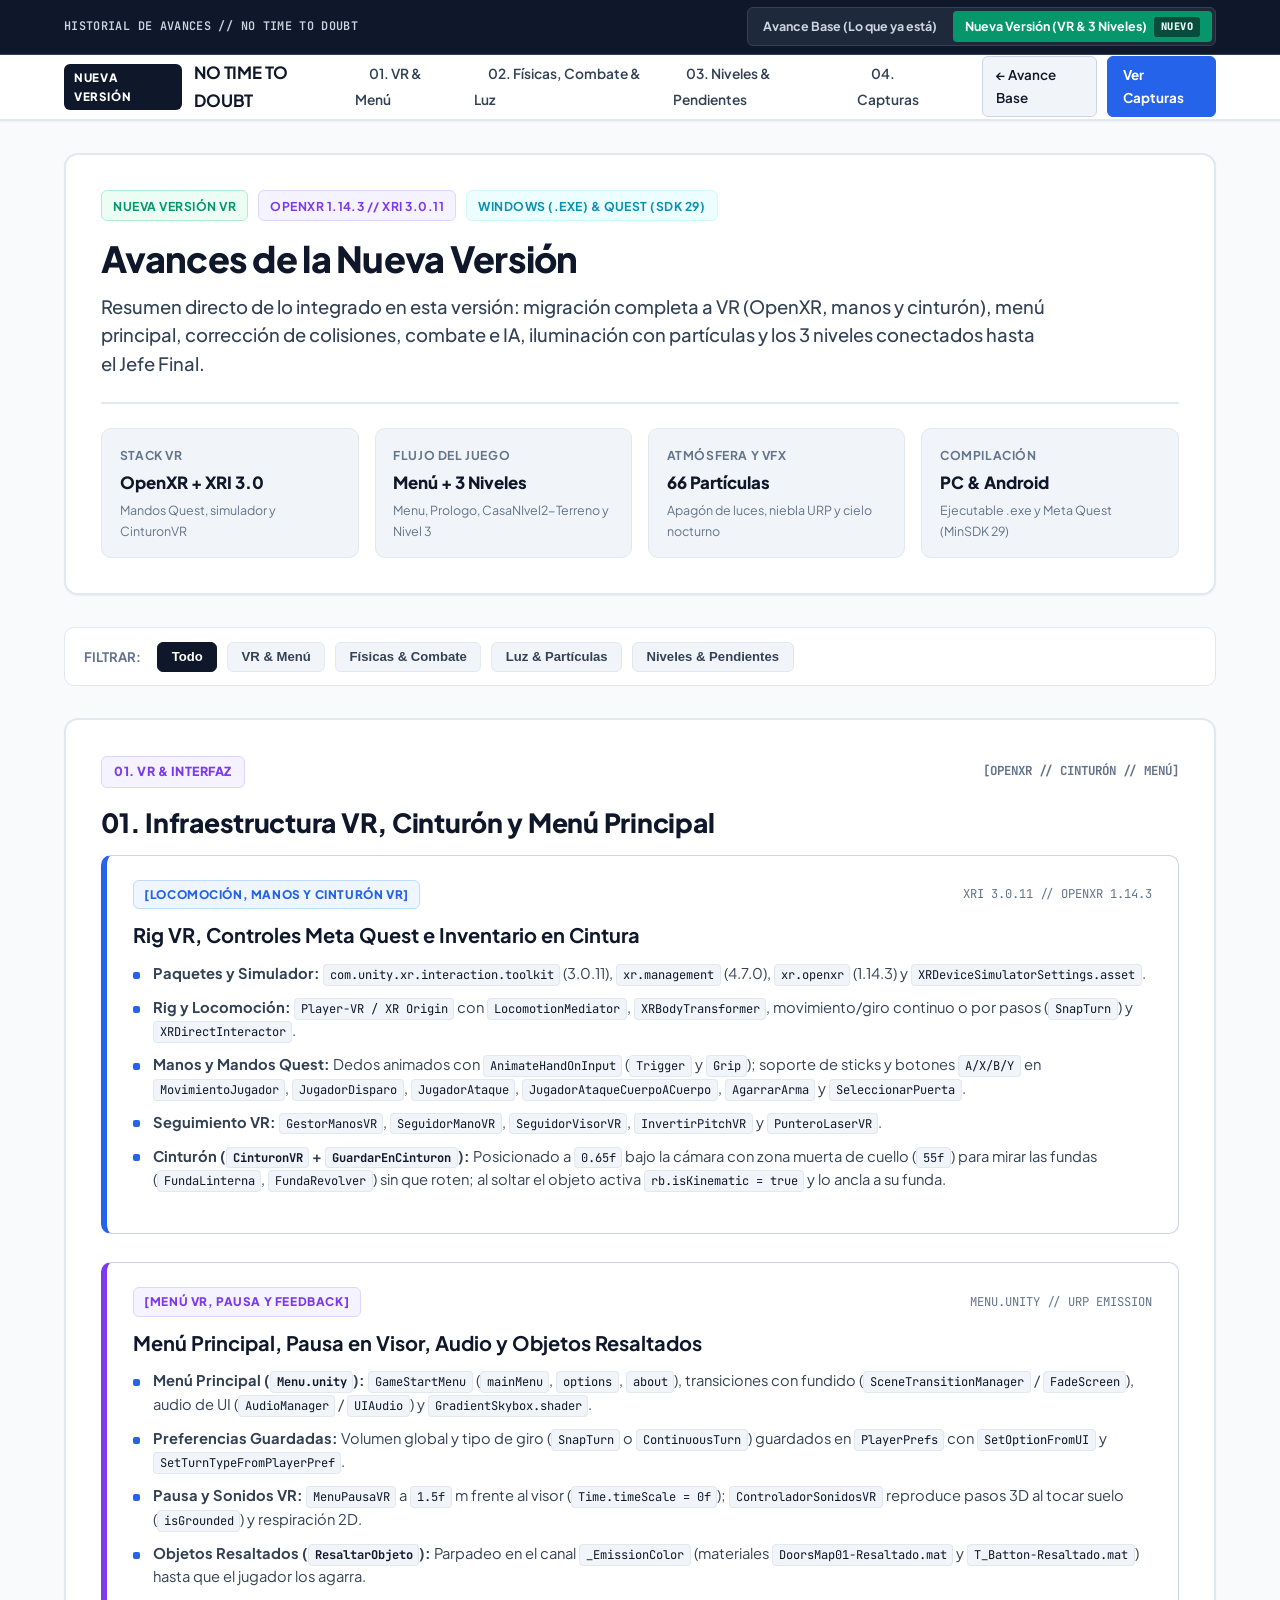
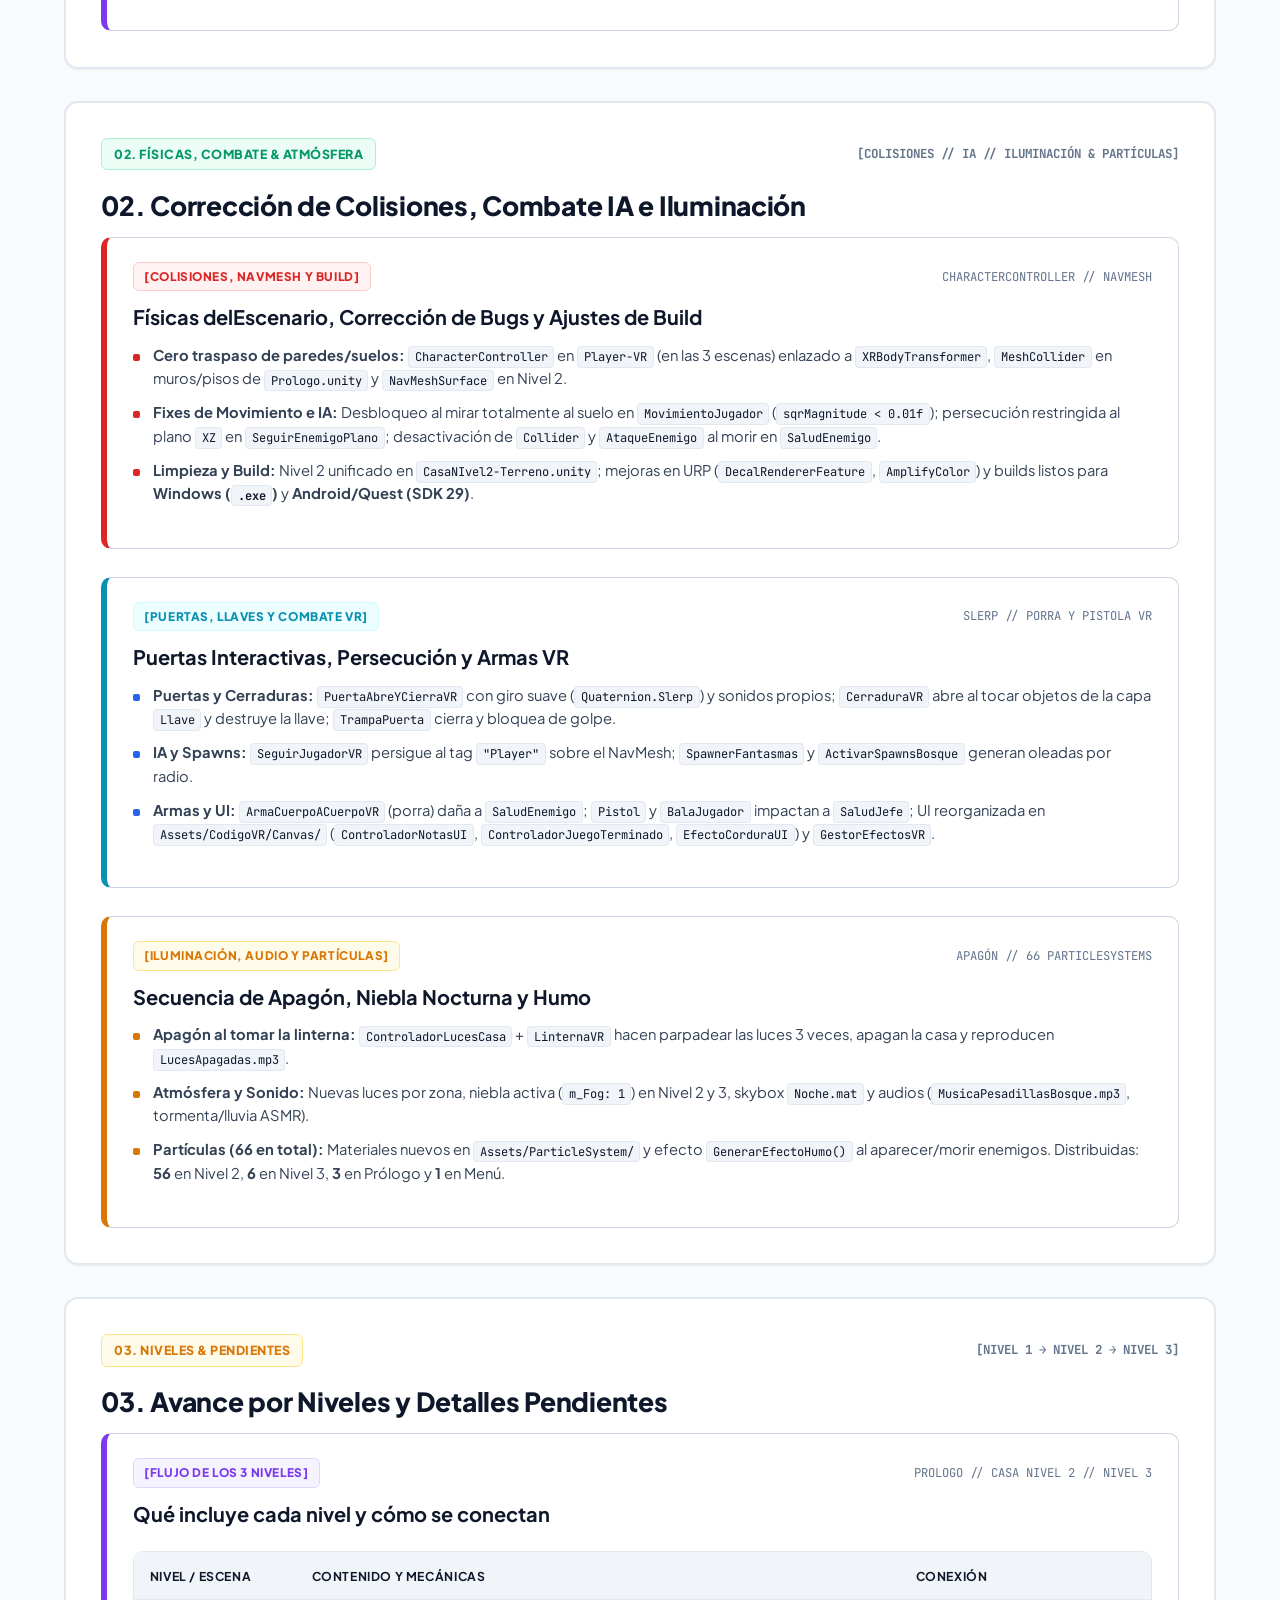
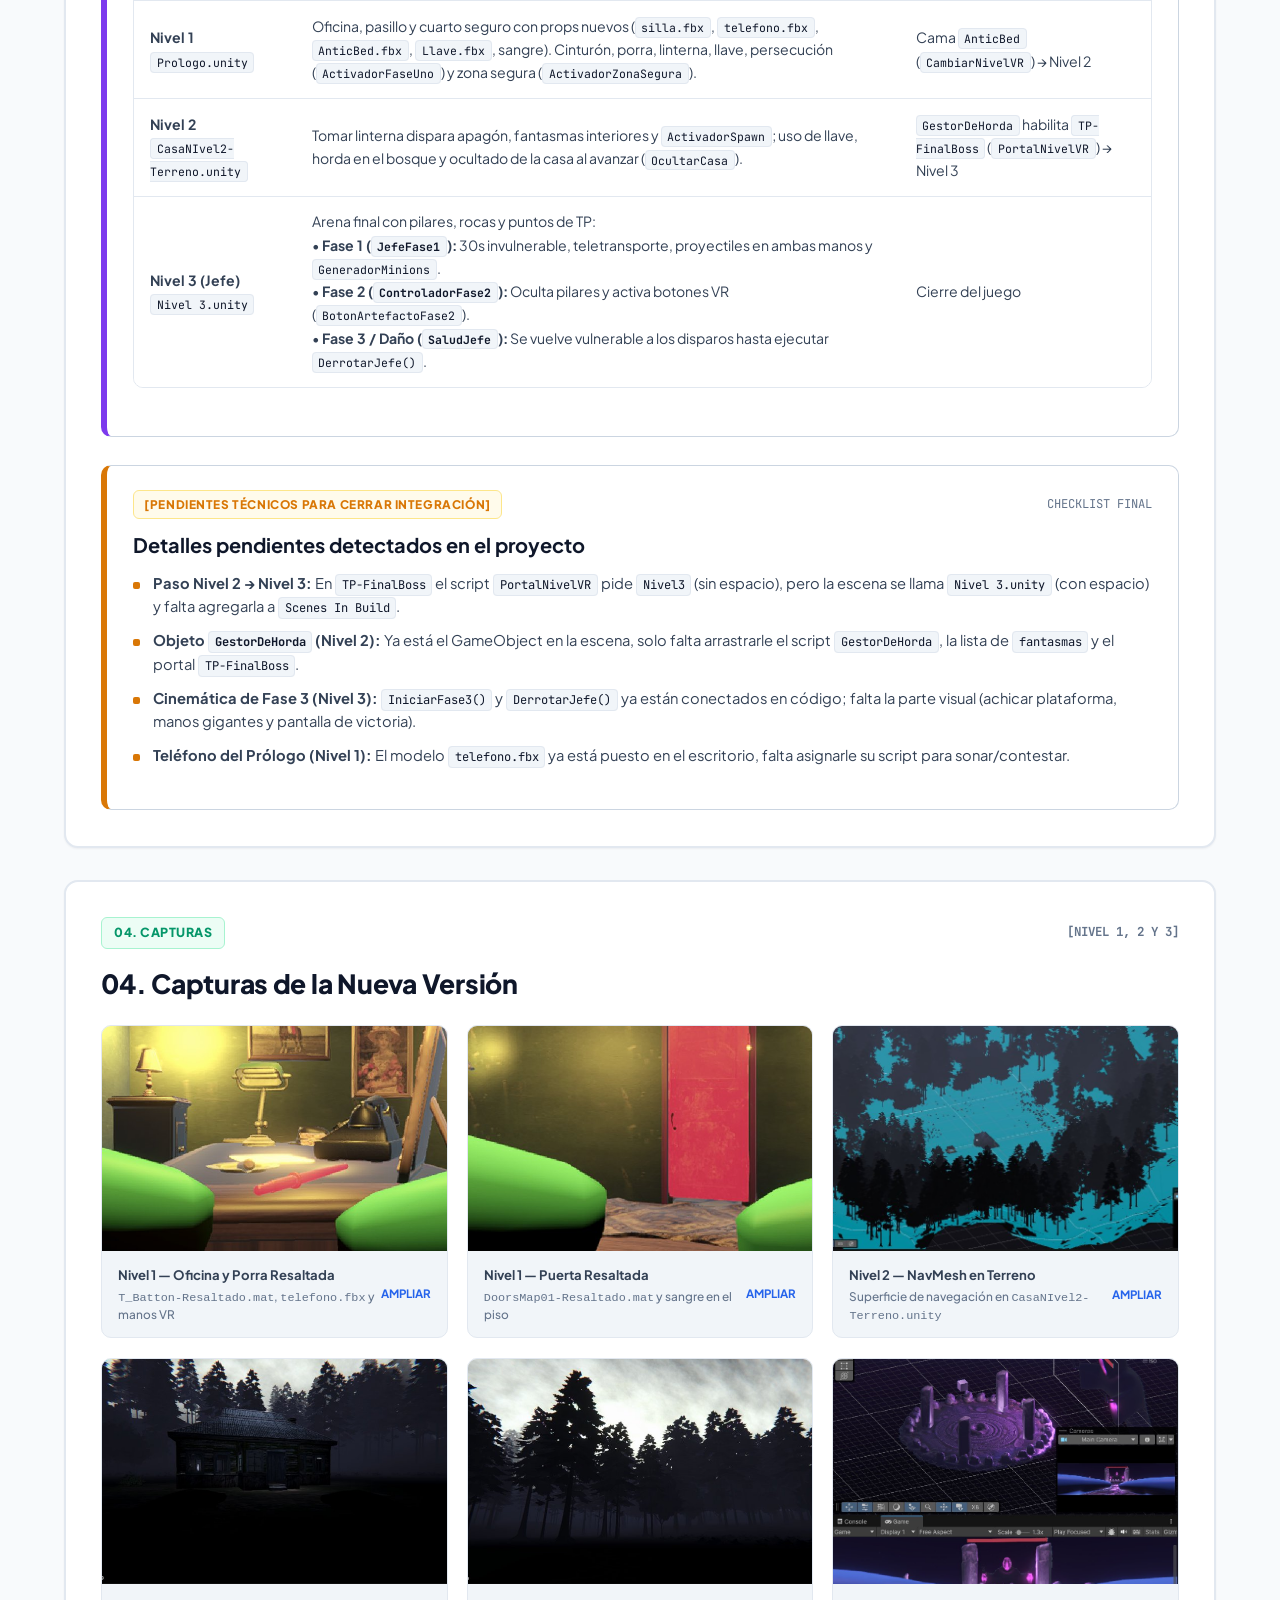
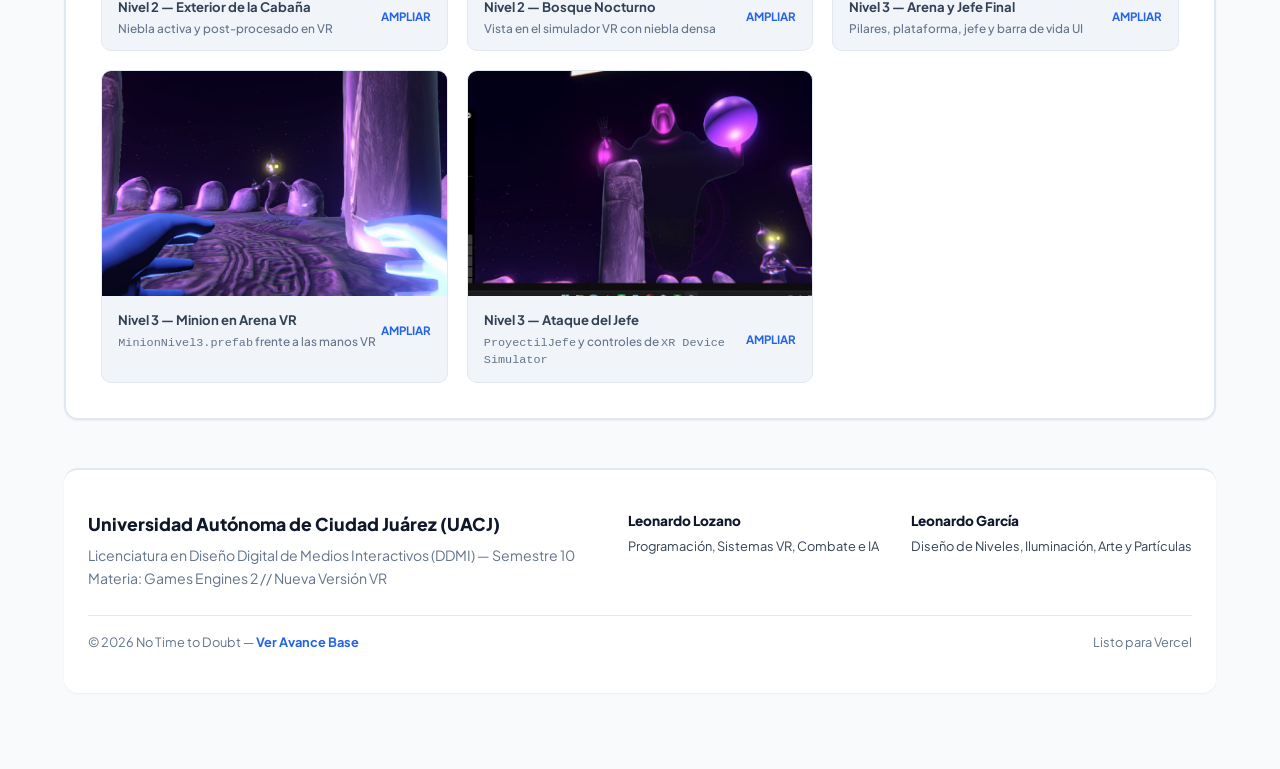
==== commit e9efb7aa: "refactor: condensar secciones y eliminar texto de relleno en nueva-version" ====
--- a/nueva-version.html
+++ b/nueva-version.html
@@ -3,12 +3,11 @@
 <head>
   <meta charset="UTF-8">
   <meta name="viewport" content="width=device-width, initial-scale=1.0">
-  <title>No Time to Doubt — Nueva Versión (Avances VR, Niveles y Combate)</title>
-  <meta name="description" content="Actualización técnica de la nueva versión de No Time to Doubt: migración OpenXR/XRI, Cinturón VR, corrección de colisiones, Menú VR, Combate e IA, Partículas y 3 Niveles con Jefe Final.">
+  <title>No Time to Doubt — Nueva Versión VR</title>
+  <meta name="description" content="Resumen directo de la nueva versión de No Time to Doubt: OpenXR, Cinturón VR, Combate, Atmósfera y 3 Niveles.">
 
   <link rel="icon" type="image/svg+xml" href="favicon.svg">
 
-  <!-- Tipografías de Google Fonts: Plus Jakarta Sans y JetBrains Mono -->
   <link rel="preconnect" href="https://fonts.googleapis.com">
   <link rel="preconnect" href="https://fonts.gstatic.com" crossorigin>
   <link href="https://fonts.googleapis.com/css2?family=JetBrains+Mono:wght@400;600;700&family=Plus+Jakarta+Sans:wght@400;500;600;700;800&display=swap" rel="stylesheet">
@@ -17,12 +16,10 @@
 </head>
 <body>
 
-  <!-- Barra de progreso de lectura (Color sólido) -->
   <div id="progress-bar"></div>
 
   <!-- Barra de Navegación Fija Superior -->
   <header class="top-nav">
-    <!-- Selector de Versión: Separación entre Lo Base y Lo Nuevo -->
     <div class="version-strip">
       <div class="version-strip-inner">
         <span class="version-strip-label">HISTORIAL DE AVANCES // NO TIME TO DOUBT</span>
@@ -44,14 +41,10 @@
 
       <nav>
         <ul class="nav-links">
-          <li><a href="#vr-infraestructura" class="nav-link">01. VR</a></li>
-          <li><a href="#correcciones-build" class="nav-link">02. Físicas &amp; Build</a></li>
-          <li><a href="#menu-preferencias" class="nav-link">03. Menú</a></li>
-          <li><a href="#puertas-combate" class="nav-link">04. Combate</a></li>
-          <li><a href="#iluminacion-atmosfera" class="nav-link">05. Luz &amp; VFX</a></li>
-          <li><a href="#niveles-escenas" class="nav-link">06. Niveles</a></li>
-          <li><a href="#galeria-nueva" class="nav-link">07. Capturas</a></li>
-          <li><a href="#notas-tecnicas" class="nav-link">08. Pendientes</a></li>
+          <li><a href="#vr-menu" class="nav-link">01. VR &amp; Menú</a></li>
+          <li><a href="#combate-atmosfera" class="nav-link">02. Físicas, Combate &amp; Luz</a></li>
+          <li><a href="#niveles-pendientes" class="nav-link">03. Niveles &amp; Pendientes</a></li>
+          <li><a href="#galeria-nueva" class="nav-link">04. Capturas</a></li>
         </ul>
       </nav>
 
@@ -63,713 +56,302 @@
   </header>
 
   <main class="main-layout">
-    <!-- Banner contextual para regresar al Avance Base separado -->
-    <div class="version-context-banner">
-      <span class="version-context-text">
-        Estás consultando los <strong>avances de la Nueva Versión (Actualización VR completa)</strong>, separados del documento base para mayor claridad.
-      </span>
-      <a href="index.html" class="btn-back-base">&larr; Ver Avance Base (Versión Anterior)</a>
-    </div>
-
-    <!-- Encabezado / Hero -->
+    <!-- Encabezado / Hero resumido -->
     <header id="hero" class="patch-header">
       <div class="patch-meta-top">
-        <span class="patch-tag tag-new-version">NUEVA VERSIÓN // ACTUALIZACIÓN VR</span>
+        <span class="patch-tag tag-new-version">NUEVA VERSIÓN VR</span>
         <span class="patch-tag tag-engine">OpenXR 1.14.3 // XRI 3.0.11</span>
-        <span class="patch-tag tag-platform">Windows (.exe) &amp; Meta Quest (SDK 29)</span>
-        <span class="patch-tag tag-academic">DDMI — UACJ (Semestre 10)</span>
-      </div>
-
-      <h1 class="patch-title">Avances de la Nueva Versión: Migración VR, Combate y 3 Niveles</h1>
+        <span class="patch-tag tag-platform">Windows (.exe) &amp; Quest (SDK 29)</span>
+      </div>
+
+      <h1 class="patch-title">Avances de la Nueva Versión</h1>
       <p class="patch-subtitle">
-        Documentación completa de la nueva iteración de <strong>No Time to Doubt</strong>: migración integral a OpenXR y XR Interaction Toolkit, inventario físico en cintura (<code>CinturonVR</code>), corrección de colisiones y físicas, menú VR persistente, puertas con llave, combate e IA sobre NavMesh, iluminación con secuencia de apagón, 66 sistemas de partículas y progresión conectada desde <code>Prologo.unity</code> hasta el Jefe Final en <code>Nivel 3.unity</code>.
+        Resumen directo de lo integrado en esta versión: migración completa a VR (OpenXR, manos y cinturón), menú principal, corrección de colisiones, combate e IA, iluminación con partículas y los 3 niveles conectados hasta el Jefe Final.
       </p>
 
       <div class="patch-stats-grid">
         <div class="stat-item">
-          <div class="stat-label">Infraestructura XR</div>
-          <div class="stat-value">OpenXR 1.14.3</div>
-          <div class="stat-detail">XRI 3.0.11, XR Management 4.7.0 y XR Device Simulator</div>
+          <div class="stat-label">Stack VR</div>
+          <div class="stat-value">OpenXR + XRI 3.0</div>
+          <div class="stat-detail">Mandos Quest, simulador y CinturonVR</div>
         </div>
         <div class="stat-item">
-          <div class="stat-label">Escenas Principales</div>
-          <div class="stat-value">Menu + 3 Niveles</div>
+          <div class="stat-label">Flujo del Juego</div>
+          <div class="stat-value">Menú + 3 Niveles</div>
           <div class="stat-detail">Menu, Prologo, CasaNIvel2-Terreno y Nivel 3</div>
         </div>
         <div class="stat-item">
-          <div class="stat-label">Partículas en Escenas</div>
-          <div class="stat-value">66 Sistemas Activos</div>
-          <div class="stat-detail">56 en Nivel 2, 6 en Nivel 3, 3 en Prólogo, 1 en Menú</div>
+          <div class="stat-label">Atmósfera y VFX</div>
+          <div class="stat-value">66 Partículas</div>
+          <div class="stat-detail">Apagón de luces, niebla URP y cielo nocturno</div>
         </div>
         <div class="stat-item">
-          <div class="stat-label">Plataformas de Build</div>
-          <div class="stat-value">PCVR &amp; Quest</div>
-          <div class="stat-detail">Windows (.exe) y Android/Quest (MinSDK 29)</div>
+          <div class="stat-label">Compilación</div>
+          <div class="stat-value">PC &amp; Android</div>
+          <div class="stat-detail">Ejecutable .exe y Meta Quest (MinSDK 29)</div>
         </div>
       </div>
     </header>
 
-    <!-- Barra de Filtros de Contenido -->
-    <nav class="patch-filters" aria-label="Filtro de avances de la nueva versión">
-      <span class="filter-label">Filtrar por:</span>
-      <button class="filter-btn active" data-filter="all">Todos los Avances</button>
-      <button class="filter-btn" data-filter="vr">Infraestructura VR</button>
-      <button class="filter-btn" data-filter="bugfix">Colisiones &amp; Build</button>
-      <button class="filter-btn" data-filter="systems">Menú &amp; Sistemas</button>
-      <button class="filter-btn" data-filter="combat">Puertas, Combate &amp; IA</button>
+    <!-- Filtros rápidos -->
+    <nav class="patch-filters" aria-label="Filtro de avances">
+      <span class="filter-label">Filtrar:</span>
+      <button class="filter-btn active" data-filter="all">Todo</button>
+      <button class="filter-btn" data-filter="vr">VR &amp; Menú</button>
+      <button class="filter-btn" data-filter="combat">Físicas &amp; Combate</button>
       <button class="filter-btn" data-filter="art">Luz &amp; Partículas</button>
       <button class="filter-btn" data-filter="levels">Niveles &amp; Pendientes</button>
     </nav>
 
-    <!-- 01. MIGRACIÓN E INFRAESTRUCTURA DE REALIDAD VIRTUAL (VR) -->
-    <section id="vr-infraestructura" class="patch-section">
+    <!-- 01. VR, CONTROLES, CINTURÓN Y MENÚ -->
+    <section id="vr-menu" class="patch-section">
       <div class="section-badge-row">
-        <span class="section-author-badge author-leo-loz">01. Infraestructura VR</span>
-        <span class="section-discipline-tag">[OPENXR // XRI 3.0.11 // CINTURÓN VR]</span>
-      </div>
-      <h2 class="section-title">01. Migración e Infraestructura de Realidad Virtual (VR)</h2>
-      <p class="section-lead">
-        Integración oficial de los paquetes XR de Unity, rig completo <code>Player-VR / XR Origin</code>, soporte híbrido para mandos Meta Quest, sistema físico de inventario en cintura y feedback visual/auditivo adaptado a Realidad Virtual.
-      </p>
+        <span class="section-author-badge author-leo-loz">01. VR &amp; Interfaz</span>
+        <span class="section-discipline-tag">[OPENXR // CINTURÓN // MENÚ]</span>
+      </div>
+      <h2 class="section-title">01. Infraestructura VR, Cinturón y Menú Principal</h2>
 
       <div class="patch-items-stack">
-        <!-- 1.1 Paquetes y Simulador -->
-        <article class="patch-card card-blue" data-category="vr systems">
-          <div class="card-header-line">
-            <span class="card-type-tag tag-vr">[PAQUETES &amp; CONFIGURACIÓN XR]</span>
-            <span class="card-timestamp">MANIFEST.JSON // ASSETS/XR/</span>
-          </div>
-          <h3 class="card-title">Paquetes OpenXR, Gestión XR y Simulador de Dispositivo</h3>
-          <p class="card-desc">
-            Se integraron las dependencias XR en <code>manifest.json</code> junto con los perfiles de OpenXR y el simulador en <code>Assets/XR/</code> y <code>XRDeviceSimulatorSettings.asset</code> para probar mecánicas de manos y visor directamente en el editor.
-          </p>
+        <article class="patch-card card-blue" data-category="vr">
+          <div class="card-header-line">
+            <span class="card-type-tag tag-vr">[LOCOMOCIÓN, MANOS Y CINTURÓN VR]</span>
+            <span class="card-timestamp">XRI 3.0.11 // OPENXR 1.14.3</span>
+          </div>
+          <h3 class="card-title">Rig VR, Controles Meta Quest e Inventario en Cintura</h3>
+          <ul class="feature-list">
+            <li><strong>Paquetes y Simulador:</strong> <code>com.unity.xr.interaction.toolkit</code> (3.0.11), <code>xr.management</code> (4.7.0), <code>xr.openxr</code> (1.14.3) y <code>XRDeviceSimulatorSettings.asset</code>.</li>
+            <li><strong>Rig y Locomoción:</strong> <code>Player-VR / XR Origin</code> con <code>LocomotionMediator</code>, <code>XRBodyTransformer</code>, movimiento/giro continuo o por pasos (<code>SnapTurn</code>) y <code>XRDirectInteractor</code>.</li>
+            <li><strong>Manos y Mandos Quest:</strong> Dedos animados con <code>AnimateHandOnInput</code> (<code>Trigger</code> y <code>Grip</code>); soporte de sticks y botones <code>A/X/B/Y</code> en <code>MovimientoJugador</code>, <code>JugadorDisparo</code>, <code>JugadorAtaque</code>, <code>JugadorAtaqueCuerpoACuerpo</code>, <code>AgarrarArma</code> y <code>SeleccionarPuerta</code>.</li>
+            <li><strong>Seguimiento VR:</strong> <code>GestorManosVR</code>, <code>SeguidorManoVR</code>, <code>SeguidorVisorVR</code>, <code>InvertirPitchVR</code> y <code>PunteroLaserVR</code>.</li>
+            <li><strong>Cinturón (<code>CinturonVR</code> + <code>GuardarEnCinturon</code>):</strong> Posicionado a <code>0.65f</code> bajo la cámara con zona muerta de cuello (<code>55f</code>) para mirar las fundas (<code>FundaLinterna</code>, <code>FundaRevolver</code>) sin que roten; al soltar el objeto activa <code>rb.isKinematic = true</code> y lo ancla a su funda.</li>
+          </ul>
+        </article>
+
+        <article class="patch-card card-purple" data-category="vr">
+          <div class="card-header-line">
+            <span class="card-type-tag tag-system">[MENÚ VR, PAUSA Y FEEDBACK]</span>
+            <span class="card-timestamp">MENU.UNITY // URP EMISSION</span>
+          </div>
+          <h3 class="card-title">Menú Principal, Pausa en Visor, Audio y Objetos Resaltados</h3>
+          <ul class="feature-list">
+            <li><strong>Menú Principal (<code>Menu.unity</code>):</strong> <code>GameStartMenu</code> (<code>mainMenu</code>, <code>options</code>, <code>about</code>), transiciones con fundido (<code>SceneTransitionManager</code> / <code>FadeScreen</code>), audio de UI (<code>AudioManager</code> / <code>UIAudio</code>) y <code>GradientSkybox.shader</code>.</li>
+            <li><strong>Preferencias Guardadas:</strong> Volumen global y tipo de giro (<code>SnapTurn</code> o <code>ContinuousTurn</code>) guardados en <code>PlayerPrefs</code> con <code>SetOptionFromUI</code> y <code>SetTurnTypeFromPlayerPref</code>.</li>
+            <li><strong>Pausa y Sonidos VR:</strong> <code>MenuPausaVR</code> a <code>1.5f</code> m frente al visor (<code>Time.timeScale = 0f</code>); <code>ControladorSonidosVR</code> reproduce pasos 3D al tocar suelo (<code>isGrounded</code>) y respiración 2D.</li>
+            <li><strong>Objetos Resaltados (<code>ResaltarObjeto</code>):</strong> Parpadeo en el canal <code>_EmissionColor</code> (materiales <code>DoorsMap01-Resaltado.mat</code> y <code>T_Batton-Resaltado.mat</code>) hasta que el jugador los agarra.</li>
+          </ul>
+        </article>
+      </div>
+    </section>
+
+    <!-- 02. FÍSICAS, COMBATE E ILUMINACIÓN -->
+    <section id="combate-atmosfera" class="patch-section">
+      <div class="section-badge-row">
+        <span class="section-author-badge author-collab">02. Físicas, Combate &amp; Atmósfera</span>
+        <span class="section-discipline-tag">[COLISIONES // IA // ILUMINACIÓN &amp; PARTÍCULAS]</span>
+      </div>
+      <h2 class="section-title">02. Corrección de Colisiones, Combate IA e Iluminación</h2>
+
+      <div class="patch-items-stack">
+        <article class="patch-card card-danger" data-category="combat">
+          <div class="card-header-line">
+            <span class="card-type-tag tag-bugfix">[COLISIONES, NAVMESH Y BUILD]</span>
+            <span class="card-timestamp">CHARACTERCONTROLLER // NAVMESH</span>
+          </div>
+          <h3 class="card-title">Físicas delEscenario, Corrección de Bugs y Ajustes de Build</h3>
+          <ul class="feature-list feature-list-danger">
+            <li><strong>Cero traspaso de paredes/suelos:</strong> <code>CharacterController</code> en <code>Player-VR</code> (en las 3 escenas) enlazado a <code>XRBodyTransformer</code>, <code>MeshCollider</code> en muros/pisos de <code>Prologo.unity</code> y <code>NavMeshSurface</code> en Nivel 2.</li>
+            <li><strong>Fixes de Movimiento e IA:</strong> Desbloqueo al mirar totalmente al suelo en <code>MovimientoJugador</code> (<code>sqrMagnitude &lt; 0.01f</code>); persecución restringida al plano <code>XZ</code> en <code>SeguirEnemigoPlano</code>; desactivación de <code>Collider</code> y <code>AtaqueEnemigo</code> al morir en <code>SaludEnemigo</code>.</li>
+            <li><strong>Limpieza y Build:</strong> Nivel 2 unificado en <code>CasaNIvel2-Terreno.unity</code>; mejoras en URP (<code>DecalRendererFeature</code>, <code>AmplifyColor</code>) y builds listos para <strong>Windows (<code>.exe</code>)</strong> y <strong>Android/Quest (SDK 29)</strong>.</li>
+          </ul>
+        </article>
+
+        <article class="patch-card card-teal" data-category="combat">
+          <div class="card-header-line">
+            <span class="card-type-tag tag-input">[PUERTAS, LLAVES Y COMBATE VR]</span>
+            <span class="card-timestamp">SLERP // PORRA Y PISTOLA VR</span>
+          </div>
+          <h3 class="card-title">Puertas Interactivas, Persecución y Armas VR</h3>
+          <ul class="feature-list">
+            <li><strong>Puertas y Cerraduras:</strong> <code>PuertaAbreYCierraVR</code> con giro suave (<code>Quaternion.Slerp</code>) y sonidos propios; <code>CerraduraVR</code> abre al tocar objetos de la capa <code>Llave</code> y destruye la llave; <code>TrampaPuerta</code> cierra y bloquea de golpe.</li>
+            <li><strong>IA y Spawns:</strong> <code>SeguirJugadorVR</code> persigue al tag <code>"Player"</code> sobre el NavMesh; <code>SpawnerFantasmas</code> y <code>ActivarSpawnsBosque</code> generan oleadas por radio.</li>
+            <li><strong>Armas y UI:</strong> <code>ArmaCuerpoACuerpoVR</code> (porra) daña a <code>SaludEnemigo</code>; <code>Pistol</code> y <code>BalaJugador</code> impactan a <code>SaludJefe</code>; UI reorganizada en <code>Assets/CodigoVR/Canvas/</code> (<code>ControladorNotasUI</code>, <code>ControladorJuegoTerminado</code>, <code>EfectoCorduraUI</code>) y <code>GestorEfectosVR</code>.</li>
+          </ul>
+        </article>
+
+        <article class="patch-card card-amber" data-category="art">
+          <div class="card-header-line">
+            <span class="card-type-tag tag-art">[ILUMINACIÓN, AUDIO Y PARTÍCULAS]</span>
+            <span class="card-timestamp">APAGÓN // 66 PARTICLESYSTEMS</span>
+          </div>
+          <h3 class="card-title">Secuencia de Apagón, Niebla Nocturna y Humo</h3>
+          <ul class="feature-list feature-list-amber">
+            <li><strong>Apagón al tomar la linterna:</strong> <code>ControladorLucesCasa</code> + <code>LinternaVR</code> hacen parpadear las luces 3 veces, apagan la casa y reproducen <code>LucesApagadas.mp3</code>.</li>
+            <li><strong>Atmósfera y Sonido:</strong> Nuevas luces por zona, niebla activa (<code>m_Fog: 1</code>) en Nivel 2 y 3, skybox <code>Noche.mat</code> y audios (<code>MusicaPesadillasBosque.mp3</code>, tormenta/lluvia ASMR).</li>
+            <li><strong>Partículas (66 en total):</strong> Materiales nuevos en <code>Assets/ParticleSystem/</code> y efecto <code>GenerarEfectoHumo()</code> al aparecer/morir enemigos. Distribuidas: <strong>56</strong> en Nivel 2, <strong>6</strong> en Nivel 3, <strong>3</strong> en Prólogo y <strong>1</strong> en Menú.</li>
+          </ul>
+        </article>
+      </div>
+    </section>
+
+    <!-- 03. PROGRESIÓN POR NIVELES Y PENDIENTES -->
+    <section id="niveles-pendientes" class="patch-section">
+      <div class="section-badge-row">
+        <span class="section-author-badge author-leo-g">03. Niveles &amp; Pendientes</span>
+        <span class="section-discipline-tag">[NIVEL 1 &rarr; NIVEL 2 &rarr; NIVEL 3]</span>
+      </div>
+      <h2 class="section-title">03. Avance por Niveles y Detalles Pendientes</h2>
+
+      <div class="patch-items-stack">
+        <article class="patch-card card-purple" data-category="levels">
+          <div class="card-header-line">
+            <span class="card-type-tag tag-system">[FLUJO DE LOS 3 NIVELES]</span>
+            <span class="card-timestamp">PROLOGO // CASA NIVEL 2 // NIVEL 3</span>
+          </div>
+          <h3 class="card-title">Qué incluye cada nivel y cómo se conectan</h3>
 
           <div class="specs-table-wrapper">
             <table class="specs-table">
               <thead>
                 <tr>
-                  <th>Paquete / Archivo</th>
-                  <th>Versión / Ubicación</th>
-                  <th>Función en el Proyecto</th>
+                  <th>Nivel / Escena</th>
+                  <th>Contenido y Mecánicas</th>
+                  <th>Conexión</th>
                 </tr>
               </thead>
               <tbody>
                 <tr>
-                  <td><code>com.unity.xr.interaction.toolkit</code></td>
-                  <td><span class="badge-metric metric-after">3.0.11</span></td>
-                  <td>Interacción física VR, agarre de objetos (<code>XRGrabInteractable</code>), locomoción y UI con rayos.</td>
+                  <td><strong>Nivel 1</strong><br><code>Prologo.unity</code></td>
+                  <td>Oficina, pasillo y cuarto seguro con props nuevos (<code>silla.fbx</code>, <code>telefono.fbx</code>, <code>AnticBed.fbx</code>, <code>Llave.fbx</code>, sangre). Cinturón, porra, linterna, llave, persecución (<code>ActivadorFaseUno</code>) y zona segura (<code>ActivadorZonaSegura</code>).</td>
+                  <td>Cama <code>AnticBed</code> (<code>CambiarNivelVR</code>) &rarr; Nivel 2</td>
                 </tr>
                 <tr>
-                  <td><code>com.unity.xr.management</code></td>
-                  <td><span class="badge-metric metric-after">4.7.0</span></td>
-                  <td>Inicialización y gestión del ciclo de vida de los subsistemas XR en PC y Android.</td>
+                  <td><strong>Nivel 2</strong><br><code>CasaNIvel2-Terreno.unity</code></td>
+                  <td>Tomar linterna dispara apagón, fantasmas interiores y <code>ActivadorSpawn</code>; uso de llave, horda en el bosque y ocultado de la casa al avanzar (<code>OcultarCasa</code>).</td>
+                  <td><code>GestorDeHorda</code> habilita <code>TP-FinalBoss</code> (<code>PortalNivelVR</code>) &rarr; Nivel 3</td>
                 </tr>
                 <tr>
-                  <td><code>com.unity.xr.openxr</code></td>
-                  <td><span class="badge-metric metric-after">1.14.3</span></td>
-                  <td>Estándar multiplataforma OpenXR con perfiles configurados en <code>Assets/XR/</code>.</td>
-                </tr>
-                <tr>
-                  <td><code>XRDeviceSimulatorSettings.asset</code></td>
-                  <td><span class="badge-metric metric-after">Assets/XR/</span></td>
-                  <td>Simulador de HMD y controladores VR para pruebas ágiles con teclado y ratón en Unity.</td>
+                  <td><strong>Nivel 3 (Jefe)</strong><br><code>Nivel 3.unity</code></td>
+                  <td>
+                    Arena final con pilares, rocas y puntos de TP:<br>
+                    • <strong>Fase 1 (<code>JefeFase1</code>):</strong> 30s invulnerable, teletransporte, proyectiles en ambas manos y <code>GeneradorMinions</code>.<br>
+                    • <strong>Fase 2 (<code>ControladorFase2</code>):</strong> Oculta pilares y activa botones VR (<code>BotonArtefactoFase2</code>).<br>
+                    • <strong>Fase 3 / Daño (<code>SaludJefe</code>):</strong> Se vuelve vulnerable a los disparos hasta ejecutar <code>DerrotarJefe()</code>.
+                  </td>
+                  <td>Cierre del juego</td>
                 </tr>
               </tbody>
             </table>
           </div>
         </article>
 
-        <!-- 1.2 Locomoción y Manos VR -->
-        <article class="patch-card card-purple" data-category="vr systems">
-          <div class="card-header-line">
-            <span class="card-type-tag tag-system">[LOCOMOCIÓN &amp; MANDOS META QUEST]</span>
-            <span class="card-timestamp">PLAYER-VR // XR ORIGIN</span>
-          </div>
-          <h3 class="card-title">Rig Player-VR, Locomoción, Animación de Manos y Soporte Híbrido</h3>
-          <p class="card-desc">
-            Las escenas jugables utilizan el rig <code>Player-VR / XR Origin</code> configurado con proveedores modulares de movimiento y giro, animación dinámica de manos y compatibilidad híbrida con mandos Meta Quest.
-          </p>
-          <ul class="feature-list">
-            <li><strong>Componentes de Locomoción e Interacción:</strong> <code>LocomotionMediator</code>, <code>XRBodyTransformer</code>, <code>ContinuousMoveProvider</code>, <code>ContinuousTurnProvider</code>, <code>SnapTurnProvider</code> y <code>XRDirectInteractor</code>.</li>
-            <li><strong>Animación de Manos:</strong> <code>AnimateHandOnInput</code> lee los ejes analógicos <code>Trigger</code> y <code>Grip</code> para cerrar los dedos en tiempo real.</li>
-            <li><strong>Soporte Híbrido Meta Quest:</strong> Lectura de sticks, gatillo, grip y botones <code>A/X/B/Y</code> integrada en <code>MovimientoJugador</code>, <code>JugadorDisparo</code>, <code>JugadorAtaque</code>, <code>JugadorAtaqueCuerpoACuerpo</code>, <code>AgarrarArma</code> y <code>SeleccionarPuerta</code>.</li>
-            <li><strong>Seguimiento y Apuntado VR:</strong> Scripts dedicados <code>GestorManosVR</code>, <code>SeguidorManoVR</code>, <code>SeguidorVisorVR</code>, <code>InvertirPitchVR</code> y el rayo láser de interacción <code>PunteroLaserVR</code>.</li>
-          </ul>
-        </article>
-
-        <!-- 1.3 Sistema de Cinturón -->
-        <article class="patch-card card-teal" data-category="vr systems">
-          <div class="card-header-line">
-            <span class="card-type-tag tag-input">[INVENTARIO EN CINTURA]</span>
-            <span class="card-timestamp">CINTURONVR // GUARDARENCINTURON</span>
-          </div>
-          <h3 class="card-title">Sistema de Cinturón VR: Fundas con Zona Muerta de Cuello y Anclaje</h3>
-          <p class="card-desc">
-            Para evitar menús de inventario invasivos, las herramientas clave se portan físicamente en la cintura del jugador con seguimiento ergonómico y anclaje automático al soltarlas.
-          </p>
-
-          <div class="patch-challenge-box">
-            <div class="challenge-side">
-              <div class="challenge-title">
-                <svg width="14" height="14" viewBox="0 0 24 24" fill="currentColor"><path d="M12 2C6.48 2 2 6.48 2 12s4.48 10 10 10 10-4.48 10-10S17.52 2 12 2zm1 15h-2v-2h2v2zm0-4h-2V7h2v6z"/></svg>
-                CinturonVR (Seguimiento Ergonómico)
-              </div>
-              <div class="challenge-text">
-                Sigue al jugador a <code>alturaCintura</code> (<code>0.65f</code>) bajo la cámara y aplica una zona muerta de cuello (<code>anguloZonaMuerta = 55f</code>) o giro fijo con joystick, permitiendo mirar hacia abajo a <code>FundaLinterna</code> y <code>FundaRevolver</code> sin que giren con la cabeza.
-              </div>
-            </div>
-            <div class="solution-side">
-              <div class="solution-title">
-                <svg width="14" height="14" viewBox="0 0 24 24" fill="currentColor"><path d="M9 16.17L4.83 12l-1.42 1.41L9 19 21 7l-1.41-1.41z"/></svg>
-                GuardarEnCinturon (Anclaje Físico)
-              </div>
-              <div class="solution-text">
-                Escucha los eventos <code>XRGrabInteractable.selectEntered</code> y <code>selectExited</code>; al soltar el arma o la linterna, activa <code>rb.isKinematic = true</code>, anula velocidades y la mantiene anclada a su <code>fundaAsignada</code>.
-              </div>
-            </div>
-          </div>
-        </article>
-
-        <!-- 1.4 Feedback Visual, Audio y Pausa VR -->
-        <article class="patch-card card-amber" data-category="vr art">
-          <div class="card-header-line">
-            <span class="card-type-tag tag-art">[FEEDBACK VISUAL, AUDIO Y PAUSA]</span>
-            <span class="card-timestamp">URP _EMISSIONCOLOR // TIMESCALE</span>
-          </div>
-          <h3 class="card-title">Resaltado Emisivo en URP, Pasos 3D y Menú de Pausa Espacial</h3>
-          <p class="card-desc">
-            Retroalimentación clara dentro del visor para guiar al jugador hacia objetos clave, sincronizar el audio con el suelo físico y pausar la partida en espacio 3D.
-          </p>
+        <article class="patch-card card-amber" data-category="levels">
+          <div class="card-header-line">
+            <span class="card-type-tag tag-levels">[PENDIENTES TÉCNICOS PARA CERRAR INTEGRACIÓN]</span>
+            <span class="card-timestamp">CHECKLIST FINAL</span>
+          </div>
+          <h3 class="card-title">Detalles pendientes detectados en el proyecto</h3>
           <ul class="feature-list feature-list-amber">
-            <li><strong><code>ResaltarObjeto</code>:</strong> Anima el canal <code>_EmissionColor</code> en URP usando materiales dedicados como <code>DoorsMap01-Resaltado.mat</code> y <code>T_Batton-Resaltado.mat</code> para hacer parpadear los objetos interactuables hasta que el jugador los toma.</li>
-            <li><strong><code>ControladorSonidosVR</code>:</strong> Reproduce pasos 3D sincronizados con la velocidad del <code>CharacterController</code> cuando está en el suelo (<code>isGrounded</code>) y respiración agitada en 2D.</li>
-            <li><strong><code>MenuPausaVR</code>:</strong> Despliega la interfaz a <code>1.5f</code> m frente a la cámara, habilita el rayo de UI, pausa el juego (<code>Time.timeScale = 0f</code>) y permite reanudar o reiniciar el nivel.</li>
-          </ul>
-
-          <div class="evidence-grid">
-            <div class="evidence-card">
-              <img src="assets/nueva_version/07_nivel1_oficina_resaltado.jpg" alt="Porra resaltada con T_Batton-Resaltado.mat en la oficina de Prologo.unity" class="evidence-img">
-              <div class="evidence-caption">
-                <div>
-                  <strong>ResaltarObjeto: Porra en Oficina</strong>
-                  <div class="evidence-subtext">Emisión URP (<code>T_Batton-Resaltado.mat</code>) junto a <code>telefono.fbx</code> y manos VR</div>
-                </div>
-                <span class="evidence-zoom-hint">Ampliar</span>
-              </div>
-            </div>
-            <div class="evidence-card">
-              <img src="assets/nueva_version/08_nivel1_puerta_resaltada.jpg" alt="Puerta interactiva resaltada con DoorsMap01-Resaltado.mat en Prologo.unity" class="evidence-img">
-              <div class="evidence-caption">
-                <div>
-                  <strong>ResaltarObjeto: Puerta Interactiva</strong>
-                  <div class="evidence-subtext">Material <code>DoorsMap01-Resaltado.mat</code> y mancha en suelo con <code>DecalRendererFeature</code></div>
-                </div>
-                <span class="evidence-zoom-hint">Ampliar</span>
-              </div>
-            </div>
-          </div>
+            <li><strong>Paso Nivel 2 &rarr; Nivel 3:</strong> En <code>TP-FinalBoss</code> el script <code>PortalNivelVR</code> pide <code>Nivel3</code> (sin espacio), pero la escena se llama <code>Nivel 3.unity</code> (con espacio) y falta agregarla a <code>Scenes In Build</code>.</li>
+            <li><strong>Objeto <code>GestorDeHorda</code> (Nivel 2):</strong> Ya está el GameObject en la escena, solo falta arrastrarle el script <code>GestorDeHorda</code>, la lista de <code>fantasmas</code> y el portal <code>TP-FinalBoss</code>.</li>
+            <li><strong>Cinemática de Fase 3 (Nivel 3):</strong> <code>IniciarFase3()</code> y <code>DerrotarJefe()</code> ya están conectados en código; falta la parte visual (achicar plataforma, manos gigantes y pantalla de victoria).</li>
+            <li><strong>Teléfono del Prólogo (Nivel 1):</strong> El modelo <code>telefono.fbx</code> ya está puesto en el escritorio, falta asignarle su script para sonar/contestar.</li>
+          </ul>
         </article>
       </div>
     </section>
 
-    <!-- 02. CORRECCIÓN DE ERRORES (COLISIONES, FÍSICAS Y OPTIMIZACIÓN) -->
-    <section id="correcciones-build" class="patch-section">
-      <div class="section-badge-row">
-        <span class="section-author-badge author-collab">02. Correcciones &amp; Build</span>
-        <span class="section-discipline-tag">[COLISIONES // NAVMESH // URP // SDK 29]</span>
-      </div>
-      <h2 class="section-title">02. Corrección de Errores (Colisiones, Físicas y Optimización)</h2>
-      <p class="section-lead">
-        Resolución de bugs críticos de desplazamiento en VR, colisiones en enemigos y paredes, consolidación de escenas de Nivel 2, ajuste de renderizado con AmplifyColor y configuración de compilación para PC y Quest.
-      </p>
-
-      <div class="patch-items-stack">
-        <!-- 2.1 Prevención de Traspasar Paredes y Caer del Vacío -->
-        <article class="patch-card card-danger" data-category="bugfix vr">
-          <div class="card-header-line">
-            <span class="card-type-tag tag-bugfix">[COLISIONES &amp; FÍSICAS]</span>
-            <span class="card-timestamp">CHARACTERCONTROLLER // NAVMESHSURFACE</span>
-          </div>
-          <h3 class="card-title">Prevención de traspasar paredes, bloqueos de cámara y colisiones fantasma</h3>
-          <p class="card-desc">
-            Se aseguró la solidez física de los escenarios y se corrigieron tres comportamientos erráticos detectados durante las pruebas en visor y simulador.
-          </p>
-          <ul class="feature-list feature-list-danger">
-            <li><strong><code>CharacterController</code> en <code>Player-VR</code>:</strong> Añadido en las tres escenas principales (<code>Prologo.unity</code>, <code>CasaNIvel2-Terreno.unity</code> y <code>Nivel 3.unity</code>) y conectado a <code>XRBodyTransformer</code> con <code>m_UseCharacterControllerIfExists: 1</code>.</li>
-            <li><strong>Colisionadores y Navegación:</strong> Se configuraron <code>MeshCollider</code> y colisionadores en paredes y suelos (<code>Pared</code>, <code>ParedFront</code>, <code>ParedPuerta</code>, <code>ParedIzq</code>, <code>ParedAtras</code>, <code>Suelo</code>, <code>SueloEnemigo</code> en <code>Prologo.unity</code>) y <code>NavMeshSurface</code> en Nivel 2.</li>
-          </ul>
-
-          <div class="specs-table-wrapper">
-            <table class="specs-table">
-              <thead>
-                <tr>
-                  <th>Script Corregido</th>
-                  <th>Problema Detectado</th>
-                  <th>Solución Aplicada</th>
-                </tr>
-              </thead>
-              <tbody>
-                <tr>
-                  <td><code>MovimientoJugador</code></td>
-                  <td>El desplazamiento se bloqueaba cuando el jugador miraba verticalmente hacia el suelo.</td>
-                  <td>Se corrigió el cálculo direccional cuando <code>frenteCamara.sqrMagnitude &lt; 0.01f</code>.</td>
-                </tr>
-                <tr>
-                  <td><code>SeguirEnemigoPlano</code></td>
-                  <td>Los enemigos podían elevarse o hundirse al perseguir al jugador en desniveles.</td>
-                  <td>Se restringió la persecución al plano <code>XZ</code> preservando la altura <code>Y</code>.</td>
-                </tr>
-                <tr>
-                  <td><code>SaludEnemigo</code></td>
-                  <td>Los cuerpos caídos seguían bloqueando el paso como muros invisibles.</td>
-                  <td>Al morir se deshabilitan el <code>Collider</code> y el componente <code>AtaqueEnemigo</code>.</td>
-                </tr>
-              </tbody>
-            </table>
-          </div>
-
-          <div class="evidence-grid">
-            <div class="evidence-card">
-              <img src="assets/nueva_version/04_nivel2_navmesh_editor.jpg" alt="Scene View de CasaNIvel2-Terreno.unity con NavMeshSurface horneado en el bosque" class="evidence-img">
-              <div class="evidence-caption">
-                <div>
-                  <strong>NavMeshSurface en Nivel 2 (Scene View)</strong>
-                  <div class="evidence-subtext">Superficie navegable generada alrededor de la cabaña y terreno de <code>CasaNIvel2-Terreno.unity</code></div>
-                </div>
-                <span class="evidence-zoom-hint">Ampliar</span>
-              </div>
-            </div>
-          </div>
-        </article>
-
-        <!-- 2.2 Limpieza, Render y Build -->
-        <article class="patch-card card-green" data-category="bugfix systems">
-          <div class="card-header-line">
-            <span class="card-type-tag tag-optimization">[LIMPIEZA, RENDER Y BUILD]</span>
-            <span class="card-timestamp">COMMITS B48C801 &amp; F2FC6DF</span>
-          </div>
-          <h3 class="card-title">Consolidación de Escena Nivel 2, Perfiles URP y Builds Multiplataforma</h3>
-          <p class="card-desc">
-            Se depuró la estructura del proyecto y se dejaron listos los perfiles gráficos y de compilación para escritorio y visor autónomo.
-          </p>
-          <ul class="feature-list feature-list-green">
-            <li><strong>Consolidación de Nivel 2 (commit <code>b48c801</code>):</strong> Se eliminó la escena anterior <code>CasaNivel2.unity</code>, unificando el desarrollo en <code>CasaNIvel2-Terreno.unity</code>.</li>
-            <li><strong>Renderizado URP y Color (commit <code>f2fc6df</code>):</strong> Se ajustaron los perfiles gráficos (<code>PC_RPAsset.asset</code>, <code>PC_Renderer.asset</code> con <code>DecalRendererFeature</code>, <code>DefaultVolumeProfile.asset</code>) y se integró <code>AmplifyColor</code> para optimización y color.</li>
-            <li><strong>Configuración de Build:</strong> Configurado para <strong>Windows (<code>.exe</code>)</strong> y <strong>Android/Quest</strong> (<code>AndroidMinSdkVersion: 29</code>) dentro de <code>ProjectSettings.asset</code> y <code>EditorBuildSettings.asset</code>.</li>
-          </ul>
-        </article>
-      </div>
-    </section>
-
-    <!-- 03. MENÚ PRINCIPAL, TRANSICIONES Y PREFERENCIAS -->
-    <section id="menu-preferencias" class="patch-section">
-      <div class="section-badge-row">
-        <span class="section-author-badge author-leo-loz">03. Menú &amp; Preferencias</span>
-        <span class="section-discipline-tag">[MENU.UNITY // COMMIT 9E77657 // PLAYERPREFS]</span>
-      </div>
-      <h2 class="section-title">03. Menú Principal, Transiciones y Preferencias</h2>
-      <p class="section-lead">
-        En <code>Menu.unity</code> y los scripts de <code>Assets/Scripts/</code> se implementó un menú VR funcional (commit <code>9e77657</code>) con navegación entre vistas, carga asíncrona, fundidos de pantalla y persistencia de comodidad VR.
-      </p>
-
-      <div class="patch-items-stack">
-        <article class="patch-card card-purple" data-category="systems vr">
-          <div class="card-header-line">
-            <span class="card-type-tag tag-system">[MENÚ VR &amp; PERSISTENCIA]</span>
-            <span class="card-timestamp">ASSETS/SCRIPTS/ // GRADIENTSKYBOX</span>
-          </div>
-          <h3 class="card-title">Arquitectura del Menú Principal VR, Transiciones y Audio de UI</h3>
-          <div class="specs-table-wrapper">
-            <table class="specs-table">
-              <thead>
-                <tr>
-                  <th>Módulo / Script</th>
-                  <th>Responsabilidad Técnica</th>
-                </tr>
-              </thead>
-              <tbody>
-                <tr>
-                  <td><code>GameStartMenu</code></td>
-                  <td>Navegación entre paneles <code>mainMenu</code>, <code>options</code> y <code>about</code>, inicio asíncrono de partida y salida de la aplicación.</td>
-                </tr>
-                <tr>
-                  <td><code>SceneTransitionManager</code> &amp; <code>FadeScreen</code></td>
-                  <td>Transiciones fluidas entre escenas con efecto de fundido (<code>FadeIn</code> / <code>FadeOut</code>) adaptado a VR.</td>
-                </tr>
-                <tr>
-                  <td><code>SetOptionFromUI</code> &amp; <code>SetTurnTypeFromPlayerPref</code></td>
-                  <td>Control de volumen global (<code>AudioListener.volume</code>) y selector de giro (<code>SnapTurn</code> o <code>ContinuousTurn</code>) persistido en <code>PlayerPrefs</code>.</td>
-                </tr>
-                <tr>
-                  <td><code>AudioManager</code> &amp; <code>UIAudio</code></td>
-                  <td>Gestión centralizada de sonidos de interfaz (<code>hover</code> y <code>click</code>), integración de fuentes (<code>Cocogoose</code>, <code>Roboto</code>, <code>Socake</code>) y <code>GradientSkybox.shader</code>.</td>
-                </tr>
-              </tbody>
-            </table>
-          </div>
-        </article>
-      </div>
-    </section>
-
-    <!-- 04. PUERTAS, CERRADURAS Y MECÁNICAS DE COMBATE / IA -->
-    <section id="puertas-combate" class="patch-section">
-      <div class="section-badge-row">
-        <span class="section-author-badge author-leo-loz">04. Combate, Puertas &amp; IA</span>
-        <span class="section-discipline-tag">[PUERTAS VR // NAVMESH // COMBATE // CANVAS]</span>
-      </div>
-      <h2 class="section-title">04. Puertas, Cerraduras y Mecánicas de Combate / IA</h2>
-      <p class="section-lead">
-        Interacción física con puertas y llaves en capas dedicadas, persecución dinámica con <code>NavMeshAgent</code>, oleadas controladas, combate cuerpo a cuerpo y disparo VR, además de la reorganización de scripts de interfaz y efectos.
-      </p>
-
-      <div class="patch-items-stack">
-        <!-- 4.1 Puertas Interactivas en VR -->
-        <article class="patch-card card-teal" data-category="combat vr">
-          <div class="card-header-line">
-            <span class="card-type-tag tag-input">[PUERTAS &amp; CERRADURAS VR]</span>
-            <span class="card-timestamp">QUATERNION.SLERP // TAGMANAGER.ASSET</span>
-          </div>
-          <h3 class="card-title">Puertas Interactivas, Desbloqueo por Llave y Eventos Trampa</h3>
-          <ul class="feature-list">
-            <li><strong><code>PuertaAbreYCierraVR</code>:</strong> Apertura y cierre suave mediante <code>Quaternion.Slerp</code>, eventos <code>SiPuertaAbierta</code> / <code>SiPuertaCerrada</code>, bandera de bloqueo <code>estaBloqueada</code> y clips propios para abrir, cerrar y picaporte atascado.</li>
-            <li><strong><code>CerraduraVR</code>:</strong> Desbloquea la puerta al detectar contacto con un objeto asignado a la capa <code>Llave</code> (definida en <code>TagManager.asset</code>) y destruye la llave utilizada.</li>
-            <li><strong><code>TrampaPuerta</code>:</strong> Trigger de evento narrativo que cierra la puerta principal de golpe y activa su bloqueo.</li>
-          </ul>
-        </article>
-
-        <!-- 4.2 Persecución, Combate y UI VR -->
-        <article class="patch-card card-danger" data-category="combat systems">
-          <div class="card-header-line">
-            <span class="card-type-tag tag-combat">[PERSECUCIÓN IA &amp; COMBATE VR]</span>
-            <span class="card-timestamp">COMMIT BB99B0B // ASSETS/CODIGOVR/CANVAS/</span>
-          </div>
-          <h3 class="card-title">Persecución en NavMesh, Oleadas, Porra/Pistola VR y UI Reestructurada</h3>
-          <ul class="feature-list feature-list-danger">
-            <li><strong><code>SeguirJugadorVR</code>:</strong> Ubica al jugador por tag <code>"Player"</code> (con respaldo hacia <code>Camera.main</code>) y actualiza <code>agente.SetDestination(jugador.position)</code> sobre el <code>NavMeshSurface</code>.</li>
-            <li><strong><code>SpawnerFantasmas</code> &amp; <code>ActivarSpawnsBosque</code>:</strong> Generación controlada de oleadas con radio de dispersión.</li>
-            <li><strong><code>ArmaCuerpoACuerpoVR</code> (commit <code>bb99b0b</code>):</strong> Permite que la porra elimine a los fantasmas (<code>"Enemigo"</code>) aplicando daño directo a <code>SaludEnemigo</code>.</li>
-            <li><strong><code>Pistol</code> &amp; <code>BalaJugador</code>:</strong> Disparo VR desde <code>firePoint</code> con detección de impacto contra el tag/componente del jefe (<code>SaludJefe</code>).</li>
-            <li><strong>UI y Post-Procesado VR:</strong> Scripts de UI reestructurados bajo <code>Assets/CodigoVR/Canvas/</code> (<code>ControladorNotasUI</code>, <code>ControladorJuegoTerminado</code>, <code>EfectoCorduraUI</code>) y efectos visuales en <code>GestorEfectosVR</code>.</li>
-          </ul>
-        </article>
-      </div>
-    </section>
-
-    <!-- 05. ILUMINACIÓN, ATMÓSFERA Y PARTÍCULAS -->
-    <section id="iluminacion-atmosfera" class="patch-section">
-      <div class="section-badge-row">
-        <span class="section-author-badge author-leo-g">05. Atmósfera &amp; VFX</span>
-        <span class="section-discipline-tag">[APAGÓN // NIEBLA // AUDIO // 66 PARTICLESYSTEM]</span>
-      </div>
-      <h2 class="section-title">05. Iluminación, Atmósfera y Partículas</h2>
-      <p class="section-lead">
-        Secuencias de terror sincronizadas con la linterna, cielo nocturno personalizado, niebla ambiental en los niveles exteriores y sistemas de partículas para humo de enemigos y ambientación en todas las escenas.
-      </p>
-
-      <div class="patch-items-stack">
-        <!-- 5.1 Iluminación y Secuencias de Terror -->
-        <article class="patch-card card-amber" data-category="art vr">
-          <div class="card-header-line">
-            <span class="card-type-tag tag-art">[ILUMINACIÓN &amp; SECUENCIAS DE TERROR]</span>
-            <span class="card-timestamp">M_FOG: 1 // NOCHE.MAT // AUDIO</span>
-          </div>
-          <h3 class="card-title">Apagón con Parpadeo, Luces Focales, Niebla y Paisaje Sonoro</h3>
-          <ul class="feature-list feature-list-amber">
-            <li><strong><code>ControladorLucesCasa</code> + <code>LinternaVR</code>:</strong> Al tomar la linterna por primera vez, genera una secuencia de parpadeo (<code>cantidadParpadeos = 3</code>), apaga todas las luces de la casa y reproduce <code>LucesApagadas.mp3</code>.</li>
-            <li><strong>Iluminación, Niebla y Cielo:</strong> Luces ambientales y focales en todas las escenas (<code>LucesOficinaInicial</code>, <code>LucesPasillo</code>, <code>LucesExterior</code>, <code>LuzLinterna</code>, <code>Luz-Spot</code>, <code>LuzRangoAlto</code> y Luces de Nivel 3), niebla activada (<code>m_Fog: 1</code>) en Nivel 2 y Nivel 3, y cielo nocturno <code>Assets/Texturas/Escenas/Noche.mat</code> con cubemap propio.</li>
-            <li><strong>Audios Ambientales Añadidos:</strong> <code>MusicaPesadillasBosque.mp3</code>, <code>LucesApagadas.mp3</code> y lluvia/tormenta ASMR.</li>
-          </ul>
-
-          <div class="evidence-grid">
-            <div class="evidence-card">
-              <img src="assets/nueva_version/05_nivel2_cabana_niebla_vr.jpg" alt="Vista de la cabaña en CasaNIvel2-Terreno.unity con niebla y XR Device Simulator" class="evidence-img">
-              <div class="evidence-caption">
-                <div>
-                  <strong>Cabaña con Niebla en Nivel 2 (VR)</strong>
-                  <div class="evidence-subtext">Niebla activa (<code>m_Fog: 1</code>), iluminación exterior y aberración cromática en <code>XR Device Simulator</code></div>
-                </div>
-                <span class="evidence-zoom-hint">Ampliar</span>
-              </div>
-            </div>
-            <div class="evidence-card">
-              <img src="assets/nueva_version/06_nivel2_bosque_vr.jpg" alt="Bosque nocturno con niebla densa en CasaNIvel2-Terreno.unity" class="evidence-img">
-              <div class="evidence-caption">
-                <div>
-                  <strong>Bosque Nocturno en Nivel 2 (VR)</strong>
-                  <div class="evidence-subtext">Siluetas de pinos bajo niebla espesa y perfil de post-procesado URP</div>
-                </div>
-                <span class="evidence-zoom-hint">Ampliar</span>
-              </div>
-            </div>
-          </div>
-        </article>
-
-        <!-- 5.2 Sistemas de Partículas -->
-        <article class="patch-card card-green" data-category="art">
-          <div class="card-header-line">
-            <span class="card-type-tag tag-optimization">[SISTEMAS DE PARTÍCULAS]</span>
-            <span class="card-timestamp">ASSETS/PARTICLESYSTEM/ // HUMO</span>
-          </div>
-          <h3 class="card-title">Materiales de Partículas, Humo en Enemigos y Conteo por Escena</h3>
-          <p class="card-desc">
-            Se crearon nuevos materiales y texturas en <code>Assets/ParticleSystem/</code> (<code>Smoke.png</code>, <code>Smoke.mat</code>, <code>Circulo.mat</code>, <code>Aro-01.png</code>, <code>PuntoDeLuz.mat</code>, <code>PuntoDLuz.png</code>). Además, <code>SaludEnemigo</code> instancia partículas de humo al aparecer y al morir mediante <code>GenerarEfectoHumo()</code>.
-          </p>
-
-          <div class="particle-count-grid">
-            <div class="particle-stat-card">
-              <div class="particle-stat-num">56</div>
-              <div class="particle-stat-scene">CasaNIvel2-Terreno.unity</div>
-              <div class="particle-stat-note">ParticleSystem en Nivel 2</div>
-            </div>
-            <div class="particle-stat-card">
-              <div class="particle-stat-num">6</div>
-              <div class="particle-stat-scene">Nivel 3.unity</div>
-              <div class="particle-stat-note">Incluye <code>ParticulasRodearMapa</code></div>
-            </div>
-            <div class="particle-stat-card">
-              <div class="particle-stat-num">3</div>
-              <div class="particle-stat-scene">Prologo.unity</div>
-              <div class="particle-stat-note">ParticleSystem en Nivel 1</div>
-            </div>
-            <div class="particle-stat-card">
-              <div class="particle-stat-num">1</div>
-              <div class="particle-stat-scene">Menu.unity</div>
-              <div class="particle-stat-note">Efecto <code>HumoPuro</code> en menú</div>
-            </div>
-          </div>
-        </article>
-      </div>
-    </section>
-
-    <!-- 06. AVANCE POR NIVELES Y CONEXIÓN ENTRE ESCENAS -->
-    <section id="niveles-escenas" class="patch-section">
-      <div class="section-badge-row">
-        <span class="section-author-badge author-collab">06. Niveles &amp; Jefe Final</span>
-        <span class="section-discipline-tag">[PROLOGO // CASA NIVEL 2 // NIVEL 3]</span>
-      </div>
-      <h2 class="section-title">06. Avance por Niveles y Conexión entre Escenas</h2>
-      <p class="section-lead">
-        Progresión jugable estructurada en tres niveles conectados con transiciones VR, eventos narrativos y un enfrentamiento multifase contra el Jefe Final.
-      </p>
-
-      <div class="levels-flow-bar">
-        <div class="level-node level-node-1">
-          <div class="level-node-step">Nivel 1</div>
-          <div class="level-node-title">Prologo.unity</div>
-          <div class="level-node-link">AnticBed (CambiarNivelVR) &rarr; Nivel 2</div>
-        </div>
-        <div class="level-node level-node-2">
-          <div class="level-node-step">Nivel 2</div>
-          <div class="level-node-title">CasaNIvel2-Terreno.unity</div>
-          <div class="level-node-link">GestorDeHorda &rarr; TP-FinalBoss (PortalNivelVR)</div>
-        </div>
-        <div class="level-node level-node-3">
-          <div class="level-node-step">Nivel 3 (Final)</div>
-          <div class="level-node-title">Nivel 3.unity</div>
-          <div class="level-node-link">Fase 1 &rarr; Fase 2 (Artefactos) &rarr; DerrotarJefe()</div>
-        </div>
-      </div>
-
-      <div class="patch-items-stack">
-        <!-- Nivel 1 -->
-        <article class="patch-card card-teal" data-category="levels vr">
-          <div class="card-header-line">
-            <span class="card-type-tag tag-input">[NIVEL 1 // PRÓLOGO]</span>
-            <span class="card-timestamp">PROLOGO.UNITY</span>
-          </div>
-          <h3 class="card-title">Nivel 1 (Prologo.unity): Oficina, Pasillo, Cuarto Seguro y Transición</h3>
-          <ul class="feature-list">
-            <li><strong>Escenario y Props:</strong> Oficina inicial, pasillo y cuarto seguro reacomodados con nuevos props (<code>silla.fbx</code>, <code>telefono.fbx</code>, <code>AnticBed.fbx</code>, <code>Llave.fbx</code>, texturas <code>Sangre-01/02</code>).</li>
-            <li><strong>Flujo Jugable VR:</strong> Completo con cinturón, porra, linterna, llave, puertas interactivas, activador de persecución (<code>ActivadorFaseUno</code>) y destrucción del jefe al entrar a zona segura (<code>ActivadorZonaSegura</code>).</li>
-            <li><strong>Conexión Nivel 1 &rarr; Nivel 2:</strong> El objeto de la cama (<code>AnticBed</code>) utiliza <code>CambiarNivelVR</code> apuntando a <code>CasaNIvel2-Terreno</code>.</li>
-            <li><strong>Pendiente confirmado:</strong> El modelo <code>telefono.fbx</code> ya está colocado en la escena, pero aún no tiene script asignado para la mecánica de sonar/interactuar.</li>
-          </ul>
-        </article>
-
-        <!-- Nivel 2 -->
-        <article class="patch-card card-amber" data-category="levels combat">
-          <div class="card-header-line">
-            <span class="card-type-tag tag-levels">[NIVEL 2 // CASA Y BOSQUE]</span>
-            <span class="card-timestamp">CASANIVEL2-TERRENO.UNITY</span>
-          </div>
-          <h3 class="card-title">Nivel 2 (CasaNIvel2-Terreno.unity): Apagón, Horda en Bosque y Portal</h3>
-          <ul class="feature-list feature-list-amber">
-            <li><strong>Secuencia Completa:</strong> Recoger la linterna (apagón + fantasmas interiores + habilitación de <code>ActivadorSpawn</code>), abrir/cerrar puertas y cerradura con llave, activar spawns exteriores en el bosque y ocultar la casa al avanzar (<code>OcultarCasa</code>).</li>
-            <li><strong>Conexión Nivel 2 &rarr; Nivel 3:</strong> Se creó <code>GestorDeHorda</code> (oculta el portal hasta que se vacía la lista <code>fantasmas</code> y luego lo activa) junto con el objeto <code>TP-FinalBoss</code> que usa <code>PortalNivelVR</code>.</li>
-          </ul>
-        </article>
-
-        <!-- Nivel 3 -->
-        <article class="patch-card card-purple" data-category="levels combat">
-          <div class="card-header-line">
-            <span class="card-type-tag tag-system">[NIVEL 3 // COMBATE MULTIFASE CONTRA EL JEFE]</span>
-            <span class="card-timestamp">NIVEL 3.UNITY // ASSETS/CODIGO/NIVEL FINAL/ENEMIGO/</span>
-          </div>
-          <h3 class="card-title">Nivel 3 (Nivel 3.unity): Arena Final y Combate en 3 Fases</h3>
-          <p class="card-desc">
-            Escenario final completo con modelos propios (<code>EscenarioFinal 1.fbx</code>, <code>Pilar.fbx</code>, <code>Roca.fbx</code>), prefabs (<code>MinionNivel3.prefab</code>, <code>Pilar.prefab</code>, <code>Proyectil.prefab</code>, <code>RocaFase2.prefab</code>), puntos de teletransporte (<code>PuntosTp</code>), cielo nocturno y niebla azul/morada.
-          </p>
-
-          <div class="specs-table-wrapper">
-            <table class="specs-table">
-              <thead>
-                <tr>
-                  <th>Fase / Sistema</th>
-                  <th>Scripts / Objetos</th>
-                  <th>Mecánica del Enfrentamiento</th>
-                </tr>
-              </thead>
-              <tbody>
-                <tr>
-                  <td><strong>Fase 1</strong></td>
-                  <td><code>JefeFase1</code> &amp; <code>GeneradorMinions</code></td>
-                  <td>Durante <code>30f</code> segundos (<code>duracionTotalFase1</code>), el jefe es invulnerable, se teletransporta entre <code>puntosTeleport</code> y dispara proyectiles físicos con ambas manos (<code>ProyectilJefe</code>) mientras aparecen minions alrededor.</td>
-                </tr>
-                <tr>
-                  <td><strong>Fase 2</strong></td>
-                  <td><code>ControladorFase2</code> &amp; <code>BotonArtefactoFase2</code></td>
-                  <td>Se ocultan los pilares (<code>Fase1_Objetos</code>) y se activan los artefactos interactivos (<code>Fase2_Objetos</code>). Al pulsar los botones en VR cambian a color verde y, al completarlos, llaman a <code>SaludJefe.ActivarVulnerabilidad()</code> e <code>IniciarFase3()</code>.</td>
-                </tr>
-                <tr>
-                  <td><strong>Daño al Jefe</strong></td>
-                  <td><code>SaludJefe</code></td>
-                  <td>Una vez vulnerable, las balas del jugador reducen su barra de vida UI hasta ejecutar <code>DerrotarJefe()</code>.</td>
-                </tr>
-              </tbody>
-            </table>
-          </div>
-
-          <div class="evidence-grid">
-            <div class="evidence-card">
-              <img src="assets/nueva_version/01_nivel3_arena_editor.jpg" alt="Editor de Unity mostrando la arena circular, pilares, jefe y barra de vida en Nivel 3" class="evidence-img">
-              <div class="evidence-caption">
-                <div>
-                  <strong>Arena Final en Editor y Game View</strong>
-                  <div class="evidence-subtext">Plataforma con 4 pilares, rocas perimetrales, jefe y barra de vida UI</div>
-                </div>
-                <span class="evidence-zoom-hint">Ampliar</span>
-              </div>
-            </div>
-            <div class="evidence-card">
-              <img src="assets/nueva_version/02_nivel3_minion_vr.jpg" alt="Combate en VR frente a MinionNivel3.prefab en Nivel 3" class="evidence-img">
-              <div class="evidence-caption">
-                <div>
-                  <strong>Minion en Arena (Vista VR)</strong>
-                  <div class="evidence-subtext">Manos VR frente a <code>MinionNivel3.prefab</code> entre pilares bajo cielo <code>Noche.mat</code></div>
-                </div>
-                <span class="evidence-zoom-hint">Ampliar</span>
-              </div>
-            </div>
-            <div class="evidence-card">
-              <img src="assets/nueva_version/03_nivel3_jefe_simulador.jpg" alt="Jefe Final lanzando proyectil en Nivel 3 con XR Device Simulator" class="evidence-img">
-              <div class="evidence-caption">
-                <div>
-                  <strong>Jefe Final con Proyectil (Simulador VR)</strong>
-                  <div class="evidence-subtext"><code>ProyectilJefe</code> en mano del jefe y panel de controles <code>XR Device Simulator</code></div>
-                </div>
-                <span class="evidence-zoom-hint">Ampliar</span>
-              </div>
-            </div>
-          </div>
-        </article>
-      </div>
-    </section>
-
-    <!-- 07. GALERÍA COMPLETA DE CAPTURAS DE LA NUEVA VERSIÓN -->
+    <!-- 04. GALERÍA DE CAPTURAS -->
     <section id="galeria-nueva" class="patch-section">
       <div class="section-badge-row">
-        <span class="section-author-badge author-collab">07. Galería Nueva Versión</span>
-        <span class="section-discipline-tag">[8 CAPTURAS // NIVEL 1, 2 Y 3]</span>
-      </div>
-      <h2 class="section-title">07. Galería de Capturas — Nueva Versión VR</h2>
-      <p class="section-lead">
-        Compilación completa de las 8 capturas de esta iteración: resaltado emisivo en el Prólogo, NavMeshSurface y niebla nocturna en la Cabaña/Bosque, y el combate multifase en Nivel 3. Haz clic en cualquier captura para ampliarla.
-      </p>
+        <span class="section-author-badge author-collab">04. Capturas</span>
+        <span class="section-discipline-tag">[NIVEL 1, 2 Y 3]</span>
+      </div>
+      <h2 class="section-title">04. Capturas de la Nueva Versión</h2>
 
       <div class="evidence-grid">
         <div class="evidence-card">
-          <img src="assets/nueva_version/07_nivel1_oficina_resaltado.jpg" alt="Nivel 1 Oficina inicial con porra resaltada y teléfono" class="evidence-img evidence-img-large">
+          <img src="assets/nueva_version/07_nivel1_oficina_resaltado.jpg" alt="Nivel 1 Oficina con porra resaltada y teléfono" class="evidence-img evidence-img-large">
           <div class="evidence-caption">
             <div>
               <strong>Nivel 1 — Oficina y Porra Resaltada</strong>
-              <div class="evidence-subtext"><code>Prologo.unity</code>: <code>T_Batton-Resaltado.mat</code>, <code>telefono.fbx</code> y manos VR</div>
-            </div>
-            <span class="evidence-zoom-hint">Ampliar</span>
-          </div>
-        </div>
-
-        <div class="evidence-card">
-          <img src="assets/nueva_version/08_nivel1_puerta_resaltada.jpg" alt="Nivel 1 Puerta resaltada con DoorsMap01-Resaltado.mat" class="evidence-img evidence-img-large">
-          <div class="evidence-caption">
-            <div>
-              <strong>Nivel 1 — Puerta Interactiva Resaltada</strong>
-              <div class="evidence-subtext"><code>DoorsMap01-Resaltado.mat</code> con parpadeo emisivo y textura de sangre</div>
-            </div>
-            <span class="evidence-zoom-hint">Ampliar</span>
-          </div>
-        </div>
-
-        <div class="evidence-card">
-          <img src="assets/nueva_version/04_nivel2_navmesh_editor.jpg" alt="NavMeshSurface horneado en Nivel 2" class="evidence-img evidence-img-large">
-          <div class="evidence-caption">
-            <div>
-              <strong>Nivel 2 — NavMeshSurface en Editor</strong>
-              <div class="evidence-subtext"><code>CasaNIvel2-Terreno.unity</code>: área navegable alrededor de la cabaña</div>
-            </div>
-            <span class="evidence-zoom-hint">Ampliar</span>
-          </div>
-        </div>
-
-        <div class="evidence-card">
-          <img src="assets/nueva_version/05_nivel2_cabana_niebla_vr.jpg" alt="Cabaña de Nivel 2 envuelta en niebla en XR Device Simulator" class="evidence-img evidence-img-large">
-          <div class="evidence-caption">
-            <div>
-              <strong>Nivel 2 — Cabaña con Niebla (VR)</strong>
-              <div class="evidence-subtext">Iluminación nocturna, niebla (<code>m_Fog: 1</code>) y <code>XR Device Simulator</code></div>
-            </div>
-            <span class="evidence-zoom-hint">Ampliar</span>
-          </div>
-        </div>
-
-        <div class="evidence-card">
-          <img src="assets/nueva_version/06_nivel2_bosque_vr.jpg" alt="Bosque de Nivel 2 en XR Device Simulator" class="evidence-img evidence-img-large">
-          <div class="evidence-caption">
-            <div>
-              <strong>Nivel 2 — Bosque Nocturno (VR)</strong>
-              <div class="evidence-subtext">Atmósfera de terror, niebla espesa y post-procesado URP</div>
-            </div>
-            <span class="evidence-zoom-hint">Ampliar</span>
-          </div>
-        </div>
-
-        <div class="evidence-card">
-          <img src="assets/nueva_version/01_nivel3_arena_editor.jpg" alt="Vista de editor y cámara del Nivel 3 con Jefe Final" class="evidence-img evidence-img-large">
-          <div class="evidence-caption">
-            <div>
-              <strong>Nivel 3 — Arena Final (Scene &amp; Game)</strong>
-              <div class="evidence-subtext"><code>Nivel 3.unity</code>: pilares, rocas, jefe y barra de vida UI superior</div>
-            </div>
-            <span class="evidence-zoom-hint">Ampliar</span>
-          </div>
-        </div>
-
-        <div class="evidence-card">
-          <img src="assets/nueva_version/02_nivel3_minion_vr.jpg" alt="Minion en Nivel 3 visto desde manos VR" class="evidence-img evidence-img-large">
-          <div class="evidence-caption">
-            <div>
-              <strong>Nivel 3 — Minion en Combate (VR)</strong>
-              <div class="evidence-subtext"><code>MinionNivel3.prefab</code> frente a manos VR entre pilares iluminados</div>
-            </div>
-            <span class="evidence-zoom-hint">Ampliar</span>
-          </div>
-        </div>
-
-        <div class="evidence-card">
-          <img src="assets/nueva_version/03_nivel3_jefe_simulador.jpg" alt="Jefe Final con esfera de proyectil en Nivel 3" class="evidence-img evidence-img-large">
-          <div class="evidence-caption">
-            <div>
-              <strong>Nivel 3 — Jefe y Proyectil (Simulador)</strong>
-              <div class="evidence-subtext">Ataque de <code>ProyectilJefe</code> y controles activos de <code>XR Device Simulator</code></div>
+              <div class="evidence-subtext"><code>T_Batton-Resaltado.mat</code>, <code>telefono.fbx</code> y manos VR</div>
+            </div>
+            <span class="evidence-zoom-hint">Ampliar</span>
+          </div>
+        </div>
+
+        <div class="evidence-card">
+          <img src="assets/nueva_version/08_nivel1_puerta_resaltada.jpg" alt="Nivel 1 Puerta interactiva resaltada" class="evidence-img evidence-img-large">
+          <div class="evidence-caption">
+            <div>
+              <strong>Nivel 1 — Puerta Resaltada</strong>
+              <div class="evidence-subtext"><code>DoorsMap01-Resaltado.mat</code> y sangre en el piso</div>
+            </div>
+            <span class="evidence-zoom-hint">Ampliar</span>
+          </div>
+        </div>
+
+        <div class="evidence-card">
+          <img src="assets/nueva_version/04_nivel2_navmesh_editor.jpg" alt="NavMeshSurface en Nivel 2" class="evidence-img evidence-img-large">
+          <div class="evidence-caption">
+            <div>
+              <strong>Nivel 2 — NavMesh en Terreno</strong>
+              <div class="evidence-subtext">Superficie de navegación en <code>CasaNIvel2-Terreno.unity</code></div>
+            </div>
+            <span class="evidence-zoom-hint">Ampliar</span>
+          </div>
+        </div>
+
+        <div class="evidence-card">
+          <img src="assets/nueva_version/05_nivel2_cabana_niebla_vr.jpg" alt="Cabaña con niebla en Nivel 2" class="evidence-img evidence-img-large">
+          <div class="evidence-caption">
+            <div>
+              <strong>Nivel 2 — Exterior de la Cabaña</strong>
+              <div class="evidence-subtext">Niebla activa y post-procesado en VR</div>
+            </div>
+            <span class="evidence-zoom-hint">Ampliar</span>
+          </div>
+        </div>
+
+        <div class="evidence-card">
+          <img src="assets/nueva_version/06_nivel2_bosque_vr.jpg" alt="Bosque con niebla en Nivel 2" class="evidence-img evidence-img-large">
+          <div class="evidence-caption">
+            <div>
+              <strong>Nivel 2 — Bosque Nocturno</strong>
+              <div class="evidence-subtext">Vista en el simulador VR con niebla densa</div>
+            </div>
+            <span class="evidence-zoom-hint">Ampliar</span>
+          </div>
+        </div>
+
+        <div class="evidence-card">
+          <img src="assets/nueva_version/01_nivel3_arena_editor.jpg" alt="Arena del Jefe Final en Unity" class="evidence-img evidence-img-large">
+          <div class="evidence-caption">
+            <div>
+              <strong>Nivel 3 — Arena y Jefe Final</strong>
+              <div class="evidence-subtext">Pilares, plataforma, jefe y barra de vida UI</div>
+            </div>
+            <span class="evidence-zoom-hint">Ampliar</span>
+          </div>
+        </div>
+
+        <div class="evidence-card">
+          <img src="assets/nueva_version/02_nivel3_minion_vr.jpg" alt="Minion en Nivel 3" class="evidence-img evidence-img-large">
+          <div class="evidence-caption">
+            <div>
+              <strong>Nivel 3 — Minion en Arena VR</strong>
+              <div class="evidence-subtext"><code>MinionNivel3.prefab</code> frente a las manos VR</div>
+            </div>
+            <span class="evidence-zoom-hint">Ampliar</span>
+          </div>
+        </div>
+
+        <div class="evidence-card">
+          <img src="assets/nueva_version/03_nivel3_jefe_simulador.jpg" alt="Jefe lanzando proyectil en Nivel 3" class="evidence-img evidence-img-large">
+          <div class="evidence-caption">
+            <div>
+              <strong>Nivel 3 — Ataque del Jefe</strong>
+              <div class="evidence-subtext"><code>ProyectilJefe</code> y controles de <code>XR Device Simulator</code></div>
             </div>
             <span class="evidence-zoom-hint">Ampliar</span>
           </div>
@@ -777,93 +359,35 @@
       </div>
     </section>
 
-    <!-- 08. NOTAS TÉCNICAS (DETALLES PENDIENTES DETECTADOS) -->
-    <section id="notas-tecnicas" class="patch-section">
-      <div class="section-badge-row">
-        <span class="section-author-badge author-leo-g">08. Notas Técnicas</span>
-        <span class="section-discipline-tag">[DETALLES PENDIENTES // INTEGRACIÓN FINAL]</span>
-      </div>
-      <h2 class="section-title">08. Notas Técnicas (Detalles Pendientes Detectados en el Proyecto)</h2>
-      <p class="section-lead">
-        Al revisar las escenas y la configuración del proyecto, se documentaron los siguientes puntos puntuales para cerrar la integración final entre niveles y mecánicas.
-      </p>
-
-      <div class="patch-items-stack">
-        <article class="patch-card card-danger" data-category="levels bugfix">
-          <div class="card-header-line">
-            <span class="card-type-tag tag-bugfix">[PENDIENTE 01 // CONEXIÓN NIVEL 2 &rarr; NIVEL 3]</span>
-            <span class="card-timestamp">TP-FINALBOSS // EDITORBUILDSETTINGS.ASSET</span>
-          </div>
-          <h3 class="card-title">Nombre exacto de escena y registro en Scenes In Build</h3>
-          <p class="card-desc">
-            La escena final se llama <code>Nivel 3.unity</code> (con espacio), pero en <code>TP-FinalBoss</code> dentro de <code>CasaNIvel2-Terreno.unity</code> el script <code>PortalNivelVR</code> apunta a <code>Nivel3</code> (sin espacio). Además, <code>Nivel 3.unity</code> aún no figura dentro de <code>Scenes In Build</code> en <code>EditorBuildSettings.asset</code>.
-          </p>
-        </article>
-
-        <article class="patch-card card-amber" data-category="levels bugfix">
-          <div class="card-header-line">
-            <span class="card-type-tag tag-levels">[PENDIENTE 02 // NIVEL 2]</span>
-            <span class="card-timestamp">CASANIVEL2-TERRENO.UNITY // GESTORDEHORDA</span>
-          </div>
-          <h3 class="card-title">Adjuntar script y referencias en GestorDeHorda</h3>
-          <p class="card-desc">
-            El GameObject <code>GestorDeHorda</code> ya existe en <code>CasaNIvel2-Terreno.unity</code>, pero todavía falta adjuntarle el script <code>GestorDeHorda</code> y arrastrar en el Inspector la lista de <code>fantasmas</code> junto con la referencia al portal <code>TP-FinalBoss</code>.
-          </p>
-        </article>
-
-        <article class="patch-card card-purple" data-category="levels combat">
-          <div class="card-header-line">
-            <span class="card-type-tag tag-system">[PENDIENTE 03 // NIVEL 3]</span>
-            <span class="card-timestamp">JEFEFASE1.INICIARFASE3() // SALUDJEFE.DERROTARJEFE()</span>
-          </div>
-          <h3 class="card-title">Remate visual y cinemático de Fase 3</h3>
-          <p class="card-desc">
-            Tanto <code>JefeFase1.IniciarFase3()</code> como <code>SaludJefe.DerrotarJefe()</code> ya están conectados y listos en código, pero tienen pendiente agregar la lógica visual/cinemática final (plataforma reduciéndose, manos gigantes y pantalla de victoria).
-          </p>
-        </article>
-
-        <article class="patch-card card-teal" data-category="levels vr">
-          <div class="card-header-line">
-            <span class="card-type-tag tag-input">[PENDIENTE 04 // NIVEL 1]</span>
-            <span class="card-timestamp">PROLOGO.UNITY // TELEFONO.FBX</span>
-          </div>
-          <h3 class="card-title">Script de interacción para telefono.fbx en Prólogo</h3>
-          <p class="card-desc">
-            El modelo <code>telefono.fbx</code> ya se encuentra colocado sobre el escritorio en la oficina inicial de <code>Prologo.unity</code>, pero aún no tiene un script asignado para la mecánica de sonar/interactuar.
-          </p>
-        </article>
-      </div>
-    </section>
-
-    <!-- Footer Académico e Institucional -->
+    <!-- Footer -->
     <footer class="patch-footer">
       <div class="footer-top">
         <div class="footer-academic-info">
           <h4>Universidad Autónoma de Ciudad Juárez (UACJ)</h4>
           <p>Licenciatura en Diseño Digital de Medios Interactivos (DDMI) — Semestre 10</p>
-          <p>Materia: Games Engines 2 // Nueva Versión: Migración VR, Combate y 3 Niveles</p>
+          <p>Materia: Games Engines 2 // Nueva Versión VR</p>
         </div>
 
         <div class="footer-team-members">
           <div class="member-box">
             <h5>Leonardo Lozano</h5>
-            <p>Infraestructura OpenXR, Cinturón VR, Menú, Combate IA y Jefe</p>
+            <p>Programación, Sistemas VR, Combate e IA</p>
           </div>
           <div class="member-box">
             <h5>Leonardo García</h5>
-            <p>Niveles, Iluminación, Apagón, Partículas, URP y Optimización VR</p>
+            <p>Diseño de Niveles, Iluminación, Arte y Partículas</p>
           </div>
         </div>
       </div>
 
       <div class="footer-bottom">
-        <span>© 2026 No Time to Doubt — Nueva Versión VR (Separada del <a href="index.html" style="color: var(--color-primary); font-weight: 700; text-decoration: none;">Avance Base</a>)</span>
-        <span>HTML, CSS y JS Vanilla listo para desplegar en Vercel</span>
+        <span>© 2026 No Time to Doubt — <a href="index.html" style="color: var(--color-primary); font-weight: 700; text-decoration: none;">Ver Avance Base</a></span>
+        <span>Listo para Vercel</span>
       </div>
     </footer>
   </main>
 
-  <!-- Modal Lightbox para Inspección de Imágenes -->
+  <!-- Modal Lightbox -->
   <div id="lightbox-modal" class="lightbox-modal" role="dialog" aria-modal="true" aria-hidden="true">
     <div class="lightbox-content-box">
       <button id="lightbox-close" class="lightbox-close-btn" type="button" aria-label="Cerrar vista">&times;</button>
@@ -875,4 +399,3 @@
   <script src="app.js"></script>
 </body>
 </html>
-
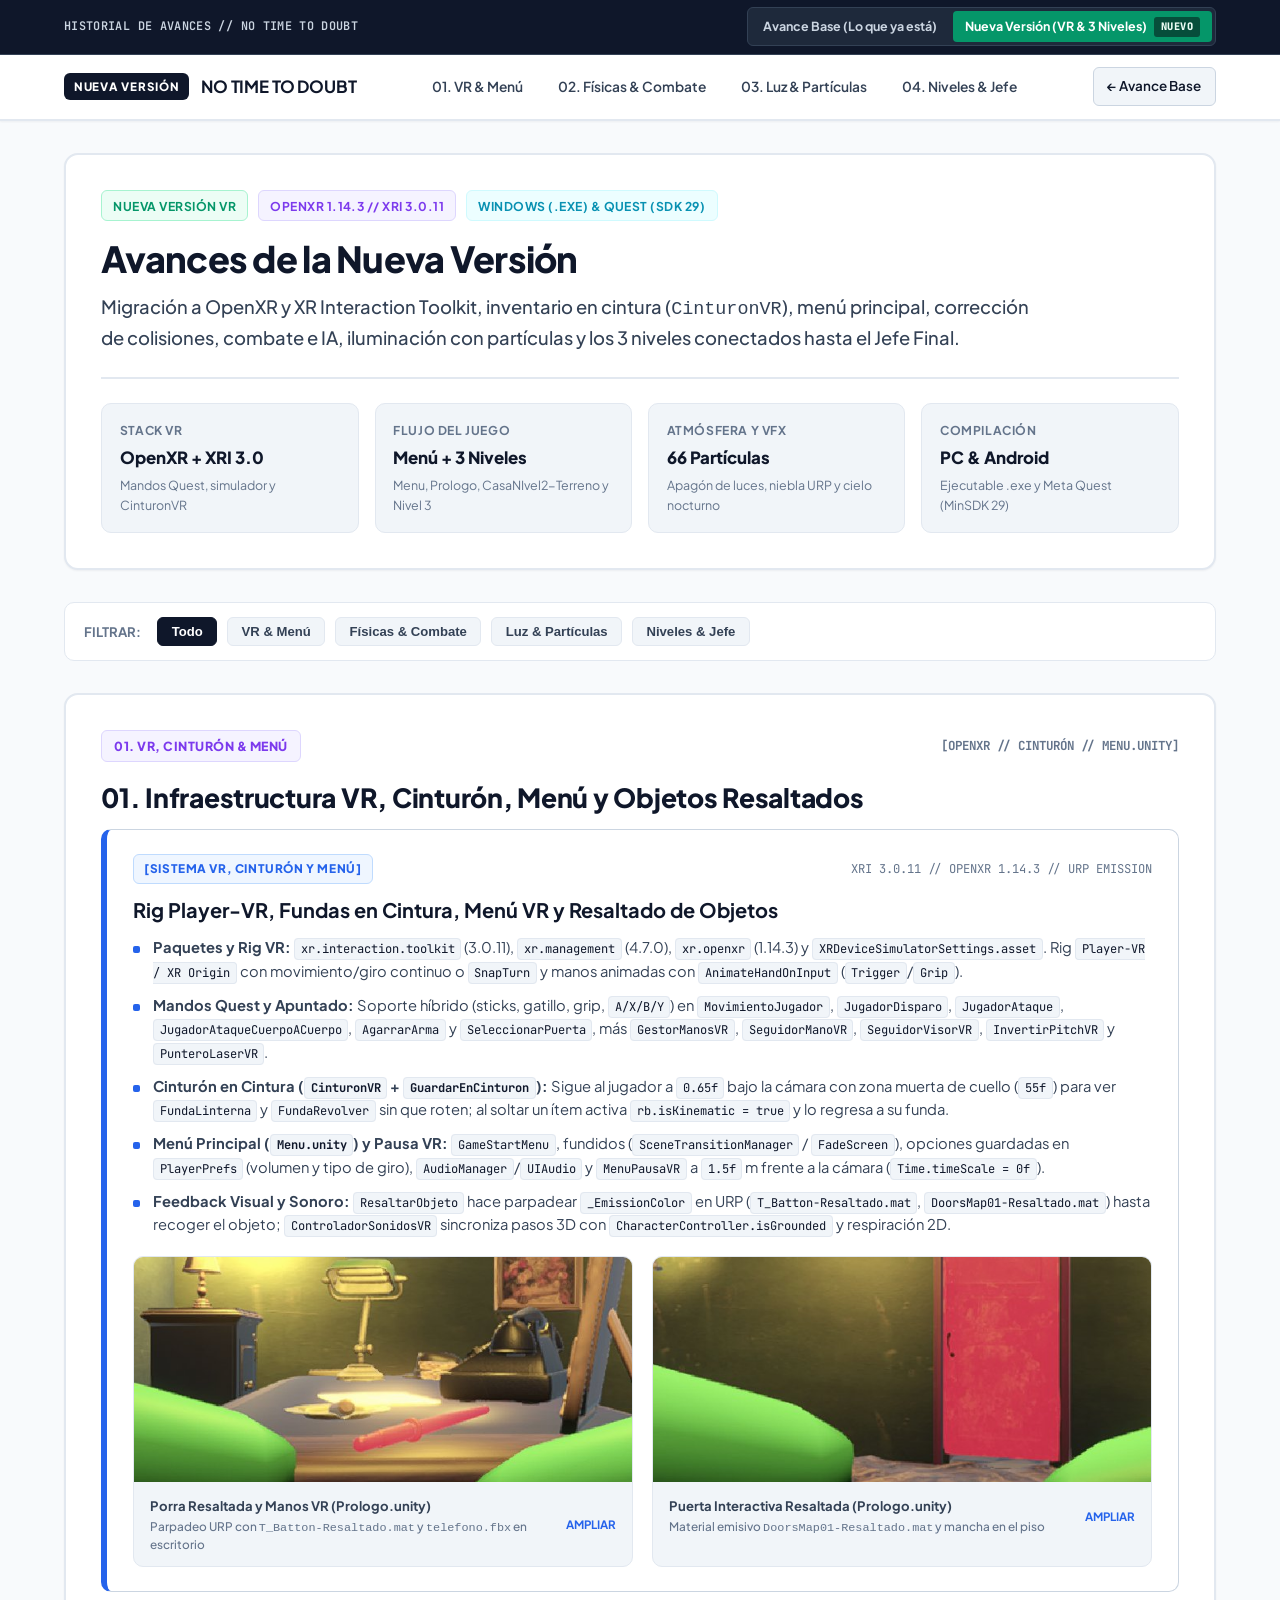
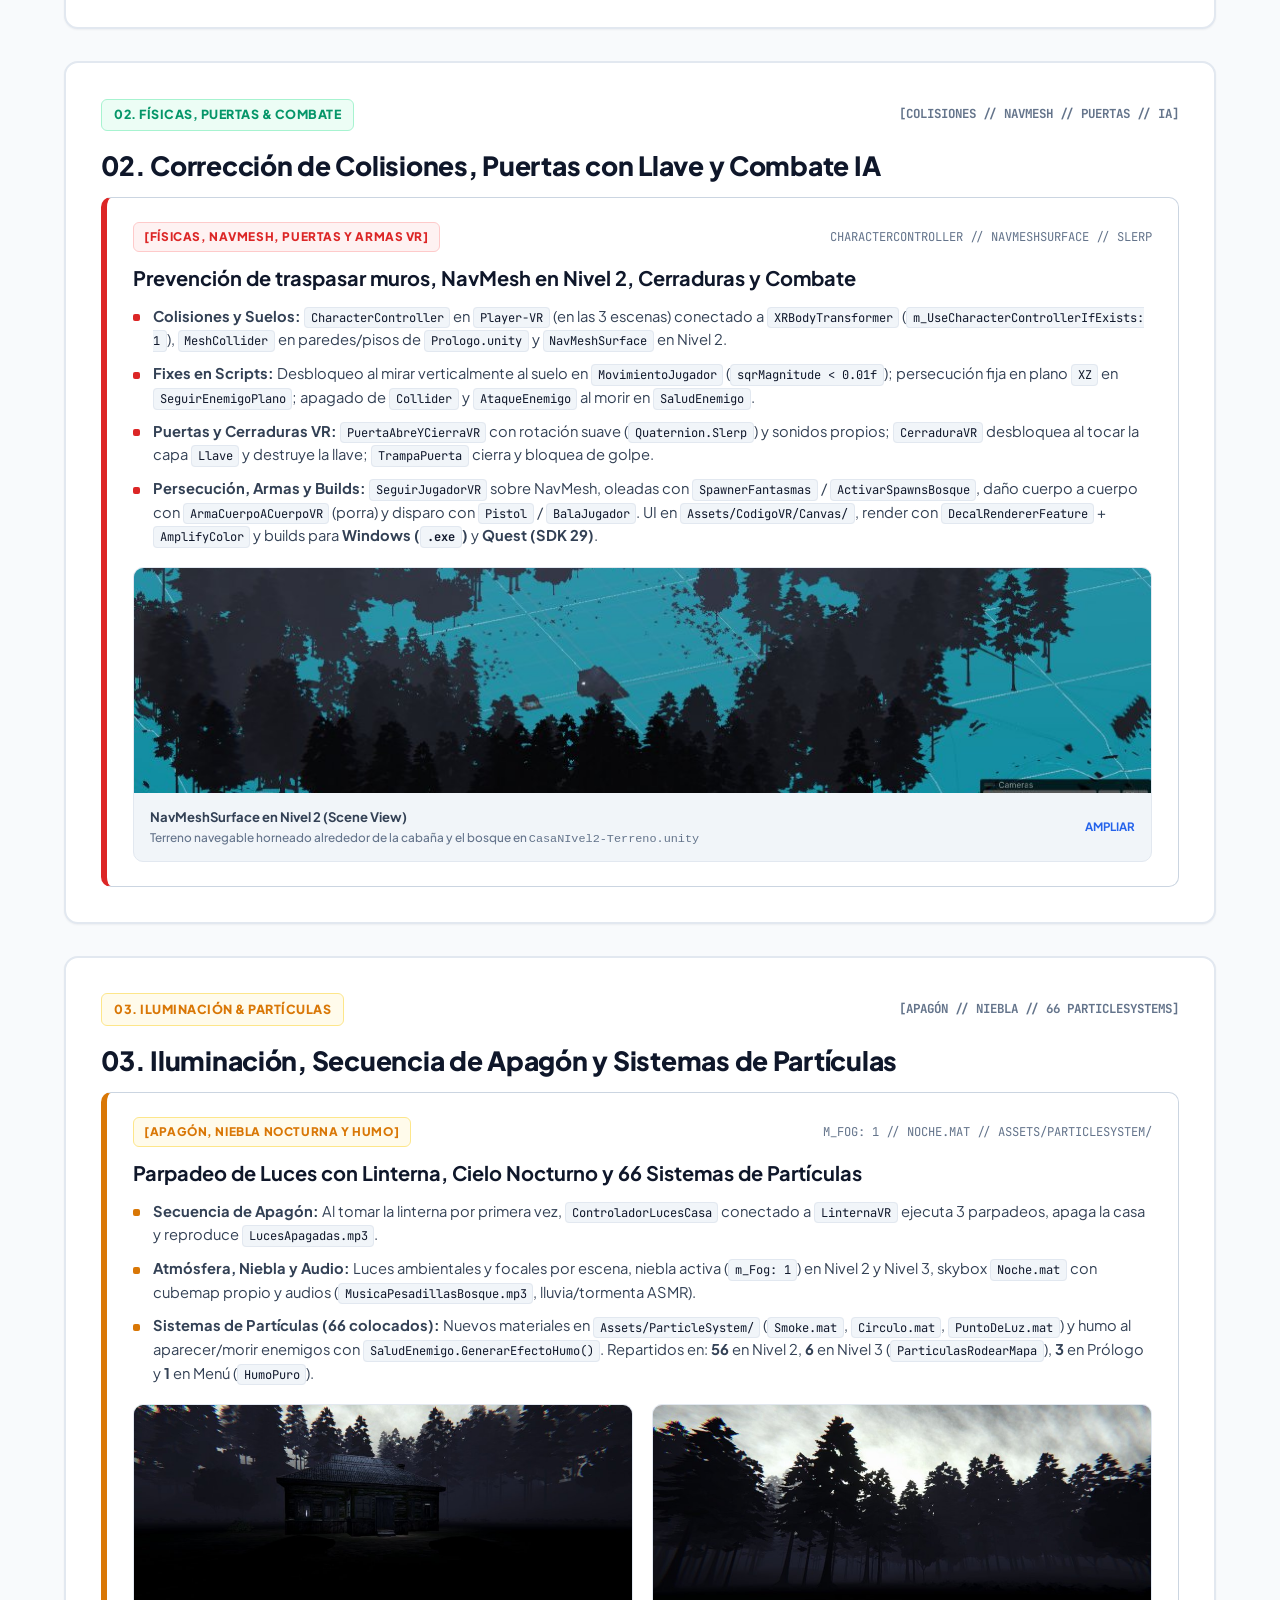
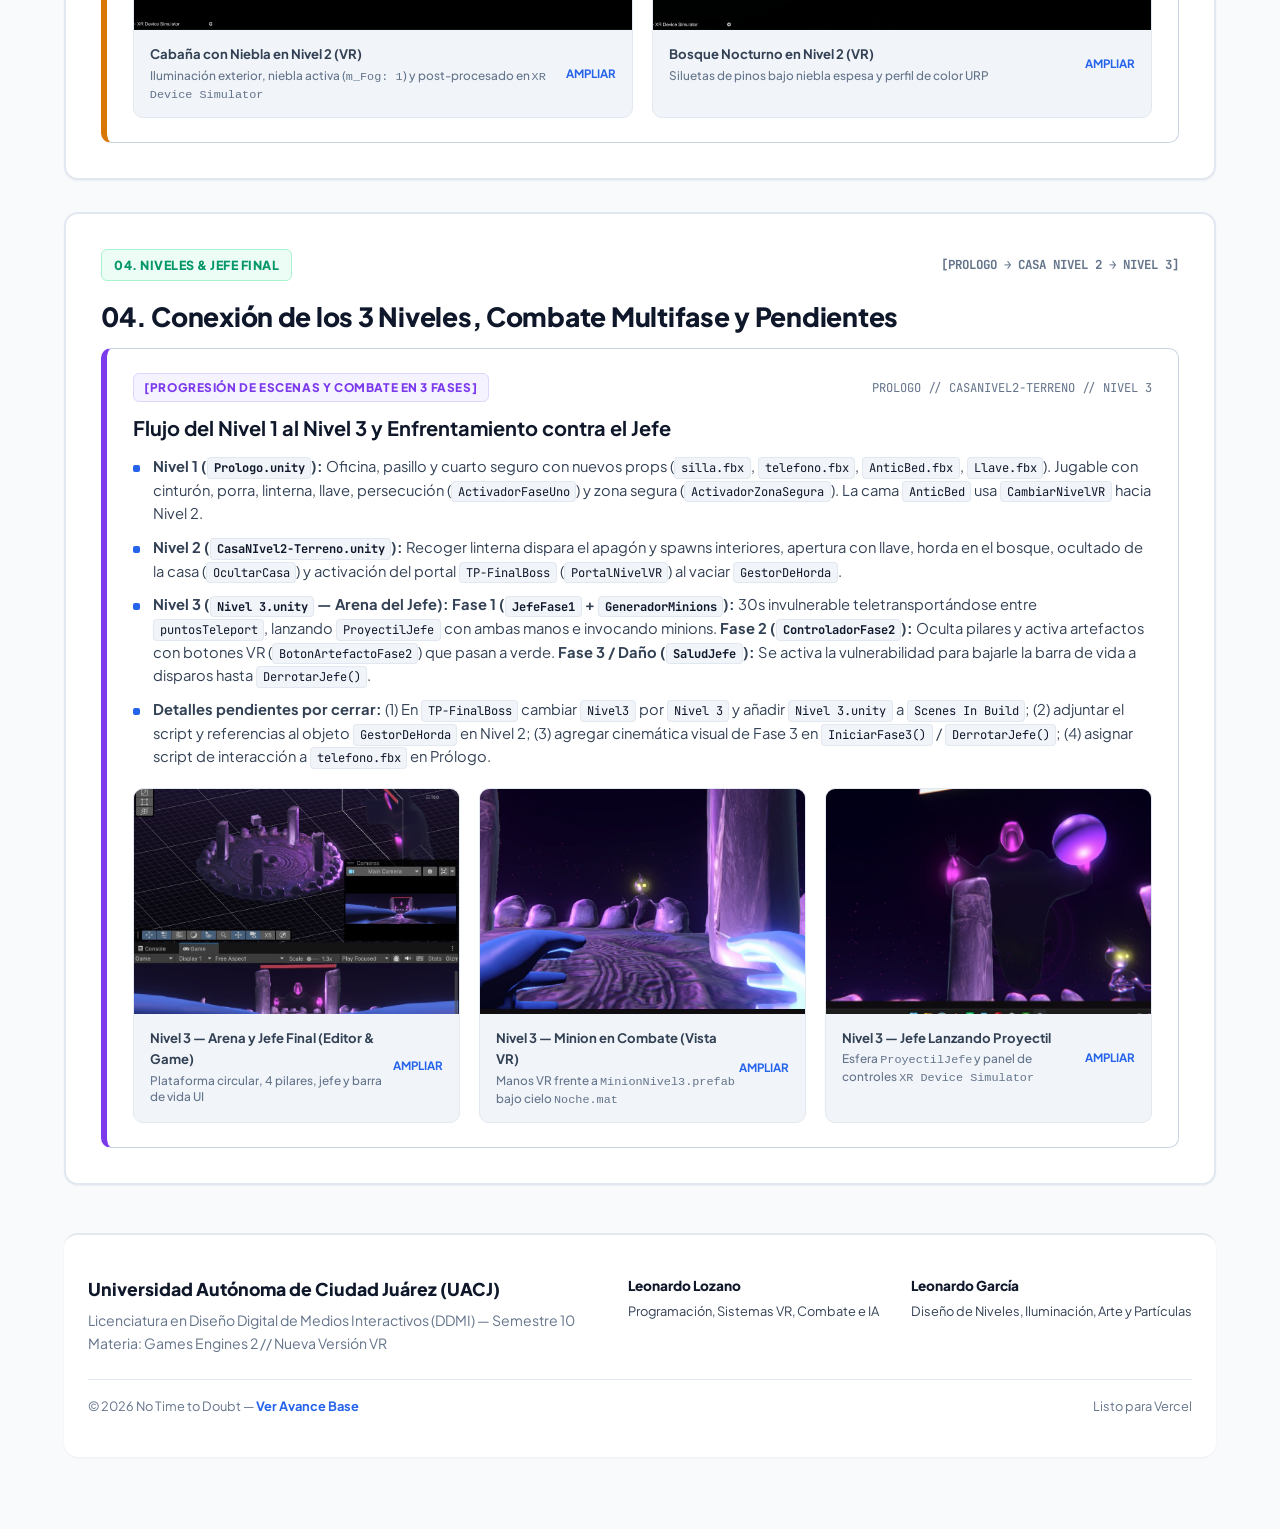
==== commit 9fab0ace: "refactor: integrar texto resumido + imagen directamente en cada bloque de nueva-version" ====
--- a/nueva-version.html
+++ b/nueva-version.html
@@ -4,7 +4,7 @@
   <meta charset="UTF-8">
   <meta name="viewport" content="width=device-width, initial-scale=1.0">
   <title>No Time to Doubt — Nueva Versión VR</title>
-  <meta name="description" content="Resumen directo de la nueva versión de No Time to Doubt: OpenXR, Cinturón VR, Combate, Atmósfera y 3 Niveles.">
+  <meta name="description" content="Resumen directo con texto e imágenes de la nueva versión de No Time to Doubt: OpenXR, Cinturón VR, Combate, Atmósfera y 3 Niveles.">
 
   <link rel="icon" type="image/svg+xml" href="favicon.svg">
 
@@ -42,15 +42,14 @@
       <nav>
         <ul class="nav-links">
           <li><a href="#vr-menu" class="nav-link">01. VR &amp; Menú</a></li>
-          <li><a href="#combate-atmosfera" class="nav-link">02. Físicas, Combate &amp; Luz</a></li>
-          <li><a href="#niveles-pendientes" class="nav-link">03. Niveles &amp; Pendientes</a></li>
-          <li><a href="#galeria-nueva" class="nav-link">04. Capturas</a></li>
+          <li><a href="#colisiones-combate" class="nav-link">02. Físicas &amp; Combate</a></li>
+          <li><a href="#atmosfera-particulas" class="nav-link">03. Luz &amp; Partículas</a></li>
+          <li><a href="#niveles-jefe" class="nav-link">04. Niveles &amp; Jefe</a></li>
         </ul>
       </nav>
 
       <div class="nav-actions">
         <a href="index.html" class="btn-nav-secondary">&larr; Avance Base</a>
-        <a href="#galeria-nueva" class="btn-nav-primary">Ver Capturas</a>
       </div>
     </div>
   </header>
@@ -66,7 +65,7 @@
 
       <h1 class="patch-title">Avances de la Nueva Versión</h1>
       <p class="patch-subtitle">
-        Resumen directo de lo integrado en esta versión: migración completa a VR (OpenXR, manos y cinturón), menú principal, corrección de colisiones, combate e IA, iluminación con partículas y los 3 niveles conectados hasta el Jefe Final.
+        Migración a OpenXR y XR Interaction Toolkit, inventario en cintura (<code>CinturonVR</code>), menú principal, corrección de colisiones, combate e IA, iluminación con partículas y los 3 niveles conectados hasta el Jefe Final.
       </p>
 
       <div class="patch-stats-grid">
@@ -100,262 +99,202 @@
       <button class="filter-btn" data-filter="vr">VR &amp; Menú</button>
       <button class="filter-btn" data-filter="combat">Físicas &amp; Combate</button>
       <button class="filter-btn" data-filter="art">Luz &amp; Partículas</button>
-      <button class="filter-btn" data-filter="levels">Niveles &amp; Pendientes</button>
+      <button class="filter-btn" data-filter="levels">Niveles &amp; Jefe</button>
     </nav>
 
-    <!-- 01. VR, CONTROLES, CINTURÓN Y MENÚ -->
+    <!-- 01. VR, CINTURÓN, MENÚ Y FEEDBACK (TEXTO + IMAGEN) -->
     <section id="vr-menu" class="patch-section">
       <div class="section-badge-row">
-        <span class="section-author-badge author-leo-loz">01. VR &amp; Interfaz</span>
-        <span class="section-discipline-tag">[OPENXR // CINTURÓN // MENÚ]</span>
-      </div>
-      <h2 class="section-title">01. Infraestructura VR, Cinturón y Menú Principal</h2>
+        <span class="section-author-badge author-leo-loz">01. VR, Cinturón &amp; Menú</span>
+        <span class="section-discipline-tag">[OPENXR // CINTURÓN // MENU.UNITY]</span>
+      </div>
+      <h2 class="section-title">01. Infraestructura VR, Cinturón, Menú y Objetos Resaltados</h2>
 
       <div class="patch-items-stack">
         <article class="patch-card card-blue" data-category="vr">
           <div class="card-header-line">
-            <span class="card-type-tag tag-vr">[LOCOMOCIÓN, MANOS Y CINTURÓN VR]</span>
-            <span class="card-timestamp">XRI 3.0.11 // OPENXR 1.14.3</span>
-          </div>
-          <h3 class="card-title">Rig VR, Controles Meta Quest e Inventario en Cintura</h3>
+            <span class="card-type-tag tag-vr">[SISTEMA VR, CINTURÓN Y MENÚ]</span>
+            <span class="card-timestamp">XRI 3.0.11 // OPENXR 1.14.3 // URP EMISSION</span>
+          </div>
+          <h3 class="card-title">Rig Player-VR, Fundas en Cintura, Menú VR y Resaltado de Objetos</h3>
           <ul class="feature-list">
-            <li><strong>Paquetes y Simulador:</strong> <code>com.unity.xr.interaction.toolkit</code> (3.0.11), <code>xr.management</code> (4.7.0), <code>xr.openxr</code> (1.14.3) y <code>XRDeviceSimulatorSettings.asset</code>.</li>
-            <li><strong>Rig y Locomoción:</strong> <code>Player-VR / XR Origin</code> con <code>LocomotionMediator</code>, <code>XRBodyTransformer</code>, movimiento/giro continuo o por pasos (<code>SnapTurn</code>) y <code>XRDirectInteractor</code>.</li>
-            <li><strong>Manos y Mandos Quest:</strong> Dedos animados con <code>AnimateHandOnInput</code> (<code>Trigger</code> y <code>Grip</code>); soporte de sticks y botones <code>A/X/B/Y</code> en <code>MovimientoJugador</code>, <code>JugadorDisparo</code>, <code>JugadorAtaque</code>, <code>JugadorAtaqueCuerpoACuerpo</code>, <code>AgarrarArma</code> y <code>SeleccionarPuerta</code>.</li>
-            <li><strong>Seguimiento VR:</strong> <code>GestorManosVR</code>, <code>SeguidorManoVR</code>, <code>SeguidorVisorVR</code>, <code>InvertirPitchVR</code> y <code>PunteroLaserVR</code>.</li>
-            <li><strong>Cinturón (<code>CinturonVR</code> + <code>GuardarEnCinturon</code>):</strong> Posicionado a <code>0.65f</code> bajo la cámara con zona muerta de cuello (<code>55f</code>) para mirar las fundas (<code>FundaLinterna</code>, <code>FundaRevolver</code>) sin que roten; al soltar el objeto activa <code>rb.isKinematic = true</code> y lo ancla a su funda.</li>
+            <li><strong>Paquetes y Rig VR:</strong> <code>xr.interaction.toolkit</code> (3.0.11), <code>xr.management</code> (4.7.0), <code>xr.openxr</code> (1.14.3) y <code>XRDeviceSimulatorSettings.asset</code>. Rig <code>Player-VR / XR Origin</code> con movimiento/giro continuo o <code>SnapTurn</code> y manos animadas con <code>AnimateHandOnInput</code> (<code>Trigger</code>/<code>Grip</code>).</li>
+            <li><strong>Mandos Quest y Apuntado:</strong> Soporte híbrido (sticks, gatillo, grip, <code>A/X/B/Y</code>) en <code>MovimientoJugador</code>, <code>JugadorDisparo</code>, <code>JugadorAtaque</code>, <code>JugadorAtaqueCuerpoACuerpo</code>, <code>AgarrarArma</code> y <code>SeleccionarPuerta</code>, más <code>GestorManosVR</code>, <code>SeguidorManoVR</code>, <code>SeguidorVisorVR</code>, <code>InvertirPitchVR</code> y <code>PunteroLaserVR</code>.</li>
+            <li><strong>Cinturón en Cintura (<code>CinturonVR</code> + <code>GuardarEnCinturon</code>):</strong> Sigue al jugador a <code>0.65f</code> bajo la cámara con zona muerta de cuello (<code>55f</code>) para ver <code>FundaLinterna</code> y <code>FundaRevolver</code> sin que roten; al soltar un ítem activa <code>rb.isKinematic = true</code> y lo regresa a su funda.</li>
+            <li><strong>Menú Principal (<code>Menu.unity</code>) y Pausa VR:</strong> <code>GameStartMenu</code>, fundidos (<code>SceneTransitionManager</code> / <code>FadeScreen</code>), opciones guardadas en <code>PlayerPrefs</code> (volumen y tipo de giro), <code>AudioManager</code>/<code>UIAudio</code> y <code>MenuPausaVR</code> a <code>1.5f</code> m frente a la cámara (<code>Time.timeScale = 0f</code>).</li>
+            <li><strong>Feedback Visual y Sonoro:</strong> <code>ResaltarObjeto</code> hace parpadear <code>_EmissionColor</code> en URP (<code>T_Batton-Resaltado.mat</code>, <code>DoorsMap01-Resaltado.mat</code>) hasta recoger el objeto; <code>ControladorSonidosVR</code> sincroniza pasos 3D con <code>CharacterController.isGrounded</code> y respiración 2D.</li>
           </ul>
+
+          <div class="evidence-grid">
+            <div class="evidence-card">
+              <img src="assets/nueva_version/07_nivel1_oficina_resaltado.jpg" alt="Oficina en Prologo.unity con porra resaltada y manos VR" class="evidence-img evidence-img-large">
+              <div class="evidence-caption">
+                <div>
+                  <strong>Porra Resaltada y Manos VR (Prologo.unity)</strong>
+                  <div class="evidence-subtext">Parpadeo URP con <code>T_Batton-Resaltado.mat</code> y <code>telefono.fbx</code> en escritorio</div>
+                </div>
+                <span class="evidence-zoom-hint">Ampliar</span>
+              </div>
+            </div>
+            <div class="evidence-card">
+              <img src="assets/nueva_version/08_nivel1_puerta_resaltada.jpg" alt="Puerta interactiva resaltada con DoorsMap01-Resaltado.mat" class="evidence-img evidence-img-large">
+              <div class="evidence-caption">
+                <div>
+                  <strong>Puerta Interactiva Resaltada (Prologo.unity)</strong>
+                  <div class="evidence-subtext">Material emisivo <code>DoorsMap01-Resaltado.mat</code> y mancha en el piso</div>
+                </div>
+                <span class="evidence-zoom-hint">Ampliar</span>
+              </div>
+            </div>
+          </div>
         </article>
-
-        <article class="patch-card card-purple" data-category="vr">
-          <div class="card-header-line">
-            <span class="card-type-tag tag-system">[MENÚ VR, PAUSA Y FEEDBACK]</span>
-            <span class="card-timestamp">MENU.UNITY // URP EMISSION</span>
-          </div>
-          <h3 class="card-title">Menú Principal, Pausa en Visor, Audio y Objetos Resaltados</h3>
-          <ul class="feature-list">
-            <li><strong>Menú Principal (<code>Menu.unity</code>):</strong> <code>GameStartMenu</code> (<code>mainMenu</code>, <code>options</code>, <code>about</code>), transiciones con fundido (<code>SceneTransitionManager</code> / <code>FadeScreen</code>), audio de UI (<code>AudioManager</code> / <code>UIAudio</code>) y <code>GradientSkybox.shader</code>.</li>
-            <li><strong>Preferencias Guardadas:</strong> Volumen global y tipo de giro (<code>SnapTurn</code> o <code>ContinuousTurn</code>) guardados en <code>PlayerPrefs</code> con <code>SetOptionFromUI</code> y <code>SetTurnTypeFromPlayerPref</code>.</li>
-            <li><strong>Pausa y Sonidos VR:</strong> <code>MenuPausaVR</code> a <code>1.5f</code> m frente al visor (<code>Time.timeScale = 0f</code>); <code>ControladorSonidosVR</code> reproduce pasos 3D al tocar suelo (<code>isGrounded</code>) y respiración 2D.</li>
-            <li><strong>Objetos Resaltados (<code>ResaltarObjeto</code>):</strong> Parpadeo en el canal <code>_EmissionColor</code> (materiales <code>DoorsMap01-Resaltado.mat</code> y <code>T_Batton-Resaltado.mat</code>) hasta que el jugador los agarra.</li>
-          </ul>
-        </article>
       </div>
     </section>
 
-    <!-- 02. FÍSICAS, COMBATE E ILUMINACIÓN -->
-    <section id="combate-atmosfera" class="patch-section">
+    <!-- 02. FÍSICAS, COLISIONES, PUERTAS Y COMBATE IA (TEXTO + IMAGEN) -->
+    <section id="colisiones-combate" class="patch-section">
       <div class="section-badge-row">
-        <span class="section-author-badge author-collab">02. Físicas, Combate &amp; Atmósfera</span>
-        <span class="section-discipline-tag">[COLISIONES // IA // ILUMINACIÓN &amp; PARTÍCULAS]</span>
-      </div>
-      <h2 class="section-title">02. Corrección de Colisiones, Combate IA e Iluminación</h2>
+        <span class="section-author-badge author-collab">02. Físicas, Puertas &amp; Combate</span>
+        <span class="section-discipline-tag">[COLISIONES // NAVMESH // PUERTAS // IA]</span>
+      </div>
+      <h2 class="section-title">02. Corrección de Colisiones, Puertas con Llave y Combate IA</h2>
 
       <div class="patch-items-stack">
         <article class="patch-card card-danger" data-category="combat">
           <div class="card-header-line">
-            <span class="card-type-tag tag-bugfix">[COLISIONES, NAVMESH Y BUILD]</span>
-            <span class="card-timestamp">CHARACTERCONTROLLER // NAVMESH</span>
-          </div>
-          <h3 class="card-title">Físicas delEscenario, Corrección de Bugs y Ajustes de Build</h3>
+            <span class="card-type-tag tag-bugfix">[FÍSICAS, NAVMESH, PUERTAS Y ARMAS VR]</span>
+            <span class="card-timestamp">CHARACTERCONTROLLER // NAVMESHSURFACE // SLERP</span>
+          </div>
+          <h3 class="card-title">Prevención de traspasar muros, NavMesh en Nivel 2, Cerraduras y Combate</h3>
           <ul class="feature-list feature-list-danger">
-            <li><strong>Cero traspaso de paredes/suelos:</strong> <code>CharacterController</code> en <code>Player-VR</code> (en las 3 escenas) enlazado a <code>XRBodyTransformer</code>, <code>MeshCollider</code> en muros/pisos de <code>Prologo.unity</code> y <code>NavMeshSurface</code> en Nivel 2.</li>
-            <li><strong>Fixes de Movimiento e IA:</strong> Desbloqueo al mirar totalmente al suelo en <code>MovimientoJugador</code> (<code>sqrMagnitude &lt; 0.01f</code>); persecución restringida al plano <code>XZ</code> en <code>SeguirEnemigoPlano</code>; desactivación de <code>Collider</code> y <code>AtaqueEnemigo</code> al morir en <code>SaludEnemigo</code>.</li>
-            <li><strong>Limpieza y Build:</strong> Nivel 2 unificado en <code>CasaNIvel2-Terreno.unity</code>; mejoras en URP (<code>DecalRendererFeature</code>, <code>AmplifyColor</code>) y builds listos para <strong>Windows (<code>.exe</code>)</strong> y <strong>Android/Quest (SDK 29)</strong>.</li>
+            <li><strong>Colisiones y Suelos:</strong> <code>CharacterController</code> en <code>Player-VR</code> (en las 3 escenas) conectado a <code>XRBodyTransformer</code> (<code>m_UseCharacterControllerIfExists: 1</code>), <code>MeshCollider</code> en paredes/pisos de <code>Prologo.unity</code> y <code>NavMeshSurface</code> en Nivel 2.</li>
+            <li><strong>Fixes en Scripts:</strong> Desbloqueo al mirar verticalmente al suelo en <code>MovimientoJugador</code> (<code>sqrMagnitude &lt; 0.01f</code>); persecución fija en plano <code>XZ</code> en <code>SeguirEnemigoPlano</code>; apagado de <code>Collider</code> y <code>AtaqueEnemigo</code> al morir en <code>SaludEnemigo</code>.</li>
+            <li><strong>Puertas y Cerraduras VR:</strong> <code>PuertaAbreYCierraVR</code> con rotación suave (<code>Quaternion.Slerp</code>) y sonidos propios; <code>CerraduraVR</code> desbloquea al tocar la capa <code>Llave</code> y destruye la llave; <code>TrampaPuerta</code> cierra y bloquea de golpe.</li>
+            <li><strong>Persecución, Armas y Builds:</strong> <code>SeguirJugadorVR</code> sobre NavMesh, oleadas con <code>SpawnerFantasmas</code> / <code>ActivarSpawnsBosque</code>, daño cuerpo a cuerpo con <code>ArmaCuerpoACuerpoVR</code> (porra) y disparo con <code>Pistol</code> / <code>BalaJugador</code>. UI en <code>Assets/CodigoVR/Canvas/</code>, render con <code>DecalRendererFeature</code> + <code>AmplifyColor</code> y builds para <strong>Windows (<code>.exe</code>)</strong> y <strong>Quest (SDK 29)</strong>.</li>
           </ul>
+
+          <div class="evidence-grid">
+            <div class="evidence-card">
+              <img src="assets/nueva_version/04_nivel2_navmesh_editor.jpg" alt="NavMeshSurface horneado en CasaNIvel2-Terreno.unity" class="evidence-img evidence-img-large">
+              <div class="evidence-caption">
+                <div>
+                  <strong>NavMeshSurface en Nivel 2 (Scene View)</strong>
+                  <div class="evidence-subtext">Terreno navegable horneado alrededor de la cabaña y el bosque en <code>CasaNIvel2-Terreno.unity</code></div>
+                </div>
+                <span class="evidence-zoom-hint">Ampliar</span>
+              </div>
+            </div>
+          </div>
         </article>
-
-        <article class="patch-card card-teal" data-category="combat">
-          <div class="card-header-line">
-            <span class="card-type-tag tag-input">[PUERTAS, LLAVES Y COMBATE VR]</span>
-            <span class="card-timestamp">SLERP // PORRA Y PISTOLA VR</span>
-          </div>
-          <h3 class="card-title">Puertas Interactivas, Persecución y Armas VR</h3>
-          <ul class="feature-list">
-            <li><strong>Puertas y Cerraduras:</strong> <code>PuertaAbreYCierraVR</code> con giro suave (<code>Quaternion.Slerp</code>) y sonidos propios; <code>CerraduraVR</code> abre al tocar objetos de la capa <code>Llave</code> y destruye la llave; <code>TrampaPuerta</code> cierra y bloquea de golpe.</li>
-            <li><strong>IA y Spawns:</strong> <code>SeguirJugadorVR</code> persigue al tag <code>"Player"</code> sobre el NavMesh; <code>SpawnerFantasmas</code> y <code>ActivarSpawnsBosque</code> generan oleadas por radio.</li>
-            <li><strong>Armas y UI:</strong> <code>ArmaCuerpoACuerpoVR</code> (porra) daña a <code>SaludEnemigo</code>; <code>Pistol</code> y <code>BalaJugador</code> impactan a <code>SaludJefe</code>; UI reorganizada en <code>Assets/CodigoVR/Canvas/</code> (<code>ControladorNotasUI</code>, <code>ControladorJuegoTerminado</code>, <code>EfectoCorduraUI</code>) y <code>GestorEfectosVR</code>.</li>
-          </ul>
-        </article>
-
+      </div>
+    </section>
+
+    <!-- 03. ILUMINACIÓN, ATMÓSFERA Y PARTÍCULAS (TEXTO + IMAGEN) -->
+    <section id="atmosfera-particulas" class="patch-section">
+      <div class="section-badge-row">
+        <span class="section-author-badge author-leo-g">03. Iluminación &amp; Partículas</span>
+        <span class="section-discipline-tag">[APAGÓN // NIEBLA // 66 PARTICLESYSTEMS]</span>
+      </div>
+      <h2 class="section-title">03. Iluminación, Secuencia de Apagón y Sistemas de Partículas</h2>
+
+      <div class="patch-items-stack">
         <article class="patch-card card-amber" data-category="art">
           <div class="card-header-line">
-            <span class="card-type-tag tag-art">[ILUMINACIÓN, AUDIO Y PARTÍCULAS]</span>
-            <span class="card-timestamp">APAGÓN // 66 PARTICLESYSTEMS</span>
-          </div>
-          <h3 class="card-title">Secuencia de Apagón, Niebla Nocturna y Humo</h3>
+            <span class="card-type-tag tag-art">[APAGÓN, NIEBLA NOCTURNA Y HUMO]</span>
+            <span class="card-timestamp">M_FOG: 1 // NOCHE.MAT // ASSETS/PARTICLESYSTEM/</span>
+          </div>
+          <h3 class="card-title">Parpadeo de Luces con Linterna, Cielo Nocturno y 66 Sistemas de Partículas</h3>
           <ul class="feature-list feature-list-amber">
-            <li><strong>Apagón al tomar la linterna:</strong> <code>ControladorLucesCasa</code> + <code>LinternaVR</code> hacen parpadear las luces 3 veces, apagan la casa y reproducen <code>LucesApagadas.mp3</code>.</li>
-            <li><strong>Atmósfera y Sonido:</strong> Nuevas luces por zona, niebla activa (<code>m_Fog: 1</code>) en Nivel 2 y 3, skybox <code>Noche.mat</code> y audios (<code>MusicaPesadillasBosque.mp3</code>, tormenta/lluvia ASMR).</li>
-            <li><strong>Partículas (66 en total):</strong> Materiales nuevos en <code>Assets/ParticleSystem/</code> y efecto <code>GenerarEfectoHumo()</code> al aparecer/morir enemigos. Distribuidas: <strong>56</strong> en Nivel 2, <strong>6</strong> en Nivel 3, <strong>3</strong> en Prólogo y <strong>1</strong> en Menú.</li>
+            <li><strong>Secuencia de Apagón:</strong> Al tomar la linterna por primera vez, <code>ControladorLucesCasa</code> conectado a <code>LinternaVR</code> ejecuta 3 parpadeos, apaga la casa y reproduce <code>LucesApagadas.mp3</code>.</li>
+            <li><strong>Atmósfera, Niebla y Audio:</strong> Luces ambientales y focales por escena, niebla activa (<code>m_Fog: 1</code>) en Nivel 2 y Nivel 3, skybox <code>Noche.mat</code> con cubemap propio y audios (<code>MusicaPesadillasBosque.mp3</code>, lluvia/tormenta ASMR).</li>
+            <li><strong>Sistemas de Partículas (66 colocados):</strong> Nuevos materiales en <code>Assets/ParticleSystem/</code> (<code>Smoke.mat</code>, <code>Circulo.mat</code>, <code>PuntoDeLuz.mat</code>) y humo al aparecer/morir enemigos con <code>SaludEnemigo.GenerarEfectoHumo()</code>. Repartidos en: <strong>56</strong> en Nivel 2, <strong>6</strong> en Nivel 3 (<code>ParticulasRodearMapa</code>), <strong>3</strong> en Prólogo y <strong>1</strong> en Menú (<code>HumoPuro</code>).</li>
           </ul>
+
+          <div class="evidence-grid">
+            <div class="evidence-card">
+              <img src="assets/nueva_version/05_nivel2_cabana_niebla_vr.jpg" alt="Cabaña con niebla en CasaNIvel2-Terreno.unity" class="evidence-img evidence-img-large">
+              <div class="evidence-caption">
+                <div>
+                  <strong>Cabaña con Niebla en Nivel 2 (VR)</strong>
+                  <div class="evidence-subtext">Iluminación exterior, niebla activa (<code>m_Fog: 1</code>) y post-procesado en <code>XR Device Simulator</code></div>
+                </div>
+                <span class="evidence-zoom-hint">Ampliar</span>
+              </div>
+            </div>
+            <div class="evidence-card">
+              <img src="assets/nueva_version/06_nivel2_bosque_vr.jpg" alt="Bosque nocturno con niebla densa en Nivel 2" class="evidence-img evidence-img-large">
+              <div class="evidence-caption">
+                <div>
+                  <strong>Bosque Nocturno en Nivel 2 (VR)</strong>
+                  <div class="evidence-subtext">Siluetas de pinos bajo niebla espesa y perfil de color URP</div>
+                </div>
+                <span class="evidence-zoom-hint">Ampliar</span>
+              </div>
+            </div>
+          </div>
         </article>
       </div>
     </section>
 
-    <!-- 03. PROGRESIÓN POR NIVELES Y PENDIENTES -->
-    <section id="niveles-pendientes" class="patch-section">
+    <!-- 04. AVANCE POR NIVELES, JEFE FINAL Y PENDIENTES (TEXTO + IMAGEN) -->
+    <section id="niveles-jefe" class="patch-section">
       <div class="section-badge-row">
-        <span class="section-author-badge author-leo-g">03. Niveles &amp; Pendientes</span>
-        <span class="section-discipline-tag">[NIVEL 1 &rarr; NIVEL 2 &rarr; NIVEL 3]</span>
-      </div>
-      <h2 class="section-title">03. Avance por Niveles y Detalles Pendientes</h2>
+        <span class="section-author-badge author-collab">04. Niveles &amp; Jefe Final</span>
+        <span class="section-discipline-tag">[PROLOGO &rarr; CASA NIVEL 2 &rarr; NIVEL 3]</span>
+      </div>
+      <h2 class="section-title">04. Conexión de los 3 Niveles, Combate Multifase y Pendientes</h2>
 
       <div class="patch-items-stack">
         <article class="patch-card card-purple" data-category="levels">
           <div class="card-header-line">
-            <span class="card-type-tag tag-system">[FLUJO DE LOS 3 NIVELES]</span>
-            <span class="card-timestamp">PROLOGO // CASA NIVEL 2 // NIVEL 3</span>
-          </div>
-          <h3 class="card-title">Qué incluye cada nivel y cómo se conectan</h3>
-
-          <div class="specs-table-wrapper">
-            <table class="specs-table">
-              <thead>
-                <tr>
-                  <th>Nivel / Escena</th>
-                  <th>Contenido y Mecánicas</th>
-                  <th>Conexión</th>
-                </tr>
-              </thead>
-              <tbody>
-                <tr>
-                  <td><strong>Nivel 1</strong><br><code>Prologo.unity</code></td>
-                  <td>Oficina, pasillo y cuarto seguro con props nuevos (<code>silla.fbx</code>, <code>telefono.fbx</code>, <code>AnticBed.fbx</code>, <code>Llave.fbx</code>, sangre). Cinturón, porra, linterna, llave, persecución (<code>ActivadorFaseUno</code>) y zona segura (<code>ActivadorZonaSegura</code>).</td>
-                  <td>Cama <code>AnticBed</code> (<code>CambiarNivelVR</code>) &rarr; Nivel 2</td>
-                </tr>
-                <tr>
-                  <td><strong>Nivel 2</strong><br><code>CasaNIvel2-Terreno.unity</code></td>
-                  <td>Tomar linterna dispara apagón, fantasmas interiores y <code>ActivadorSpawn</code>; uso de llave, horda en el bosque y ocultado de la casa al avanzar (<code>OcultarCasa</code>).</td>
-                  <td><code>GestorDeHorda</code> habilita <code>TP-FinalBoss</code> (<code>PortalNivelVR</code>) &rarr; Nivel 3</td>
-                </tr>
-                <tr>
-                  <td><strong>Nivel 3 (Jefe)</strong><br><code>Nivel 3.unity</code></td>
-                  <td>
-                    Arena final con pilares, rocas y puntos de TP:<br>
-                    • <strong>Fase 1 (<code>JefeFase1</code>):</strong> 30s invulnerable, teletransporte, proyectiles en ambas manos y <code>GeneradorMinions</code>.<br>
-                    • <strong>Fase 2 (<code>ControladorFase2</code>):</strong> Oculta pilares y activa botones VR (<code>BotonArtefactoFase2</code>).<br>
-                    • <strong>Fase 3 / Daño (<code>SaludJefe</code>):</strong> Se vuelve vulnerable a los disparos hasta ejecutar <code>DerrotarJefe()</code>.
-                  </td>
-                  <td>Cierre del juego</td>
-                </tr>
-              </tbody>
-            </table>
+            <span class="card-type-tag tag-system">[PROGRESIÓN DE ESCENAS Y COMBATE EN 3 FASES]</span>
+            <span class="card-timestamp">PROLOGO // CASANIVEL2-TERRENO // NIVEL 3</span>
+          </div>
+          <h3 class="card-title">Flujo del Nivel 1 al Nivel 3 y Enfrentamiento contra el Jefe</h3>
+          <ul class="feature-list">
+            <li><strong>Nivel 1 (<code>Prologo.unity</code>):</strong> Oficina, pasillo y cuarto seguro con nuevos props (<code>silla.fbx</code>, <code>telefono.fbx</code>, <code>AnticBed.fbx</code>, <code>Llave.fbx</code>). Jugable con cinturón, porra, linterna, llave, persecución (<code>ActivadorFaseUno</code>) y zona segura (<code>ActivadorZonaSegura</code>). La cama <code>AnticBed</code> usa <code>CambiarNivelVR</code> hacia Nivel 2.</li>
+            <li><strong>Nivel 2 (<code>CasaNIvel2-Terreno.unity</code>):</strong> Recoger linterna dispara el apagón y spawns interiores, apertura con llave, horda en el bosque, ocultado de la casa (<code>OcultarCasa</code>) y activación del portal <code>TP-FinalBoss</code> (<code>PortalNivelVR</code>) al vaciar <code>GestorDeHorda</code>.</li>
+            <li><strong>Nivel 3 (<code>Nivel 3.unity</code> — Arena del Jefe):</strong>
+              <strong>Fase 1 (<code>JefeFase1</code> + <code>GeneradorMinions</code>):</strong> 30s invulnerable teletransportándose entre <code>puntosTeleport</code>, lanzando <code>ProyectilJefe</code> con ambas manos e invocando minions.
+              <strong>Fase 2 (<code>ControladorFase2</code>):</strong> Oculta pilares y activa artefactos con botones VR (<code>BotonArtefactoFase2</code>) que pasan a verde.
+              <strong>Fase 3 / Daño (<code>SaludJefe</code>):</strong> Se activa la vulnerabilidad para bajarle la barra de vida a disparos hasta <code>DerrotarJefe()</code>.
+            </li>
+            <li><strong>Detalles pendientes por cerrar:</strong> (1) En <code>TP-FinalBoss</code> cambiar <code>Nivel3</code> por <code>Nivel 3</code> y añadir <code>Nivel 3.unity</code> a <code>Scenes In Build</code>; (2) adjuntar el script y referencias al objeto <code>GestorDeHorda</code> en Nivel 2; (3) agregar cinemática visual de Fase 3 en <code>IniciarFase3()</code> / <code>DerrotarJefe()</code>; (4) asignar script de interacción a <code>telefono.fbx</code> en Prólogo.</li>
+          </ul>
+
+          <div class="evidence-grid">
+            <div class="evidence-card">
+              <img src="assets/nueva_version/01_nivel3_arena_editor.jpg" alt="Arena del Jefe Final en Unity Scene y Game View" class="evidence-img evidence-img-large">
+              <div class="evidence-caption">
+                <div>
+                  <strong>Nivel 3 — Arena y Jefe Final (Editor &amp; Game)</strong>
+                  <div class="evidence-subtext">Plataforma circular, 4 pilares, jefe y barra de vida UI</div>
+                </div>
+                <span class="evidence-zoom-hint">Ampliar</span>
+              </div>
+            </div>
+            <div class="evidence-card">
+              <img src="assets/nueva_version/02_nivel3_minion_vr.jpg" alt="Combate en VR frente a Minion en Nivel 3" class="evidence-img evidence-img-large">
+              <div class="evidence-caption">
+                <div>
+                  <strong>Nivel 3 — Minion en Combate (Vista VR)</strong>
+                  <div class="evidence-subtext">Manos VR frente a <code>MinionNivel3.prefab</code> bajo cielo <code>Noche.mat</code></div>
+                </div>
+                <span class="evidence-zoom-hint">Ampliar</span>
+              </div>
+            </div>
+            <div class="evidence-card">
+              <img src="assets/nueva_version/03_nivel3_jefe_simulador.jpg" alt="Jefe Final lanzando proyectil en Nivel 3" class="evidence-img evidence-img-large">
+              <div class="evidence-caption">
+                <div>
+                  <strong>Nivel 3 — Jefe Lanzando Proyectil</strong>
+                  <div class="evidence-subtext">Esfera <code>ProyectilJefe</code> y panel de controles <code>XR Device Simulator</code></div>
+                </div>
+                <span class="evidence-zoom-hint">Ampliar</span>
+              </div>
+            </div>
           </div>
         </article>
-
-        <article class="patch-card card-amber" data-category="levels">
-          <div class="card-header-line">
-            <span class="card-type-tag tag-levels">[PENDIENTES TÉCNICOS PARA CERRAR INTEGRACIÓN]</span>
-            <span class="card-timestamp">CHECKLIST FINAL</span>
-          </div>
-          <h3 class="card-title">Detalles pendientes detectados en el proyecto</h3>
-          <ul class="feature-list feature-list-amber">
-            <li><strong>Paso Nivel 2 &rarr; Nivel 3:</strong> En <code>TP-FinalBoss</code> el script <code>PortalNivelVR</code> pide <code>Nivel3</code> (sin espacio), pero la escena se llama <code>Nivel 3.unity</code> (con espacio) y falta agregarla a <code>Scenes In Build</code>.</li>
-            <li><strong>Objeto <code>GestorDeHorda</code> (Nivel 2):</strong> Ya está el GameObject en la escena, solo falta arrastrarle el script <code>GestorDeHorda</code>, la lista de <code>fantasmas</code> y el portal <code>TP-FinalBoss</code>.</li>
-            <li><strong>Cinemática de Fase 3 (Nivel 3):</strong> <code>IniciarFase3()</code> y <code>DerrotarJefe()</code> ya están conectados en código; falta la parte visual (achicar plataforma, manos gigantes y pantalla de victoria).</li>
-            <li><strong>Teléfono del Prólogo (Nivel 1):</strong> El modelo <code>telefono.fbx</code> ya está puesto en el escritorio, falta asignarle su script para sonar/contestar.</li>
-          </ul>
-        </article>
-      </div>
-    </section>
-
-    <!-- 04. GALERÍA DE CAPTURAS -->
-    <section id="galeria-nueva" class="patch-section">
-      <div class="section-badge-row">
-        <span class="section-author-badge author-collab">04. Capturas</span>
-        <span class="section-discipline-tag">[NIVEL 1, 2 Y 3]</span>
-      </div>
-      <h2 class="section-title">04. Capturas de la Nueva Versión</h2>
-
-      <div class="evidence-grid">
-        <div class="evidence-card">
-          <img src="assets/nueva_version/07_nivel1_oficina_resaltado.jpg" alt="Nivel 1 Oficina con porra resaltada y teléfono" class="evidence-img evidence-img-large">
-          <div class="evidence-caption">
-            <div>
-              <strong>Nivel 1 — Oficina y Porra Resaltada</strong>
-              <div class="evidence-subtext"><code>T_Batton-Resaltado.mat</code>, <code>telefono.fbx</code> y manos VR</div>
-            </div>
-            <span class="evidence-zoom-hint">Ampliar</span>
-          </div>
-        </div>
-
-        <div class="evidence-card">
-          <img src="assets/nueva_version/08_nivel1_puerta_resaltada.jpg" alt="Nivel 1 Puerta interactiva resaltada" class="evidence-img evidence-img-large">
-          <div class="evidence-caption">
-            <div>
-              <strong>Nivel 1 — Puerta Resaltada</strong>
-              <div class="evidence-subtext"><code>DoorsMap01-Resaltado.mat</code> y sangre en el piso</div>
-            </div>
-            <span class="evidence-zoom-hint">Ampliar</span>
-          </div>
-        </div>
-
-        <div class="evidence-card">
-          <img src="assets/nueva_version/04_nivel2_navmesh_editor.jpg" alt="NavMeshSurface en Nivel 2" class="evidence-img evidence-img-large">
-          <div class="evidence-caption">
-            <div>
-              <strong>Nivel 2 — NavMesh en Terreno</strong>
-              <div class="evidence-subtext">Superficie de navegación en <code>CasaNIvel2-Terreno.unity</code></div>
-            </div>
-            <span class="evidence-zoom-hint">Ampliar</span>
-          </div>
-        </div>
-
-        <div class="evidence-card">
-          <img src="assets/nueva_version/05_nivel2_cabana_niebla_vr.jpg" alt="Cabaña con niebla en Nivel 2" class="evidence-img evidence-img-large">
-          <div class="evidence-caption">
-            <div>
-              <strong>Nivel 2 — Exterior de la Cabaña</strong>
-              <div class="evidence-subtext">Niebla activa y post-procesado en VR</div>
-            </div>
-            <span class="evidence-zoom-hint">Ampliar</span>
-          </div>
-        </div>
-
-        <div class="evidence-card">
-          <img src="assets/nueva_version/06_nivel2_bosque_vr.jpg" alt="Bosque con niebla en Nivel 2" class="evidence-img evidence-img-large">
-          <div class="evidence-caption">
-            <div>
-              <strong>Nivel 2 — Bosque Nocturno</strong>
-              <div class="evidence-subtext">Vista en el simulador VR con niebla densa</div>
-            </div>
-            <span class="evidence-zoom-hint">Ampliar</span>
-          </div>
-        </div>
-
-        <div class="evidence-card">
-          <img src="assets/nueva_version/01_nivel3_arena_editor.jpg" alt="Arena del Jefe Final en Unity" class="evidence-img evidence-img-large">
-          <div class="evidence-caption">
-            <div>
-              <strong>Nivel 3 — Arena y Jefe Final</strong>
-              <div class="evidence-subtext">Pilares, plataforma, jefe y barra de vida UI</div>
-            </div>
-            <span class="evidence-zoom-hint">Ampliar</span>
-          </div>
-        </div>
-
-        <div class="evidence-card">
-          <img src="assets/nueva_version/02_nivel3_minion_vr.jpg" alt="Minion en Nivel 3" class="evidence-img evidence-img-large">
-          <div class="evidence-caption">
-            <div>
-              <strong>Nivel 3 — Minion en Arena VR</strong>
-              <div class="evidence-subtext"><code>MinionNivel3.prefab</code> frente a las manos VR</div>
-            </div>
-            <span class="evidence-zoom-hint">Ampliar</span>
-          </div>
-        </div>
-
-        <div class="evidence-card">
-          <img src="assets/nueva_version/03_nivel3_jefe_simulador.jpg" alt="Jefe lanzando proyectil en Nivel 3" class="evidence-img evidence-img-large">
-          <div class="evidence-caption">
-            <div>
-              <strong>Nivel 3 — Ataque del Jefe</strong>
-              <div class="evidence-subtext"><code>ProyectilJefe</code> y controles de <code>XR Device Simulator</code></div>
-            </div>
-            <span class="evidence-zoom-hint">Ampliar</span>
-          </div>
-        </div>
       </div>
     </section>
 
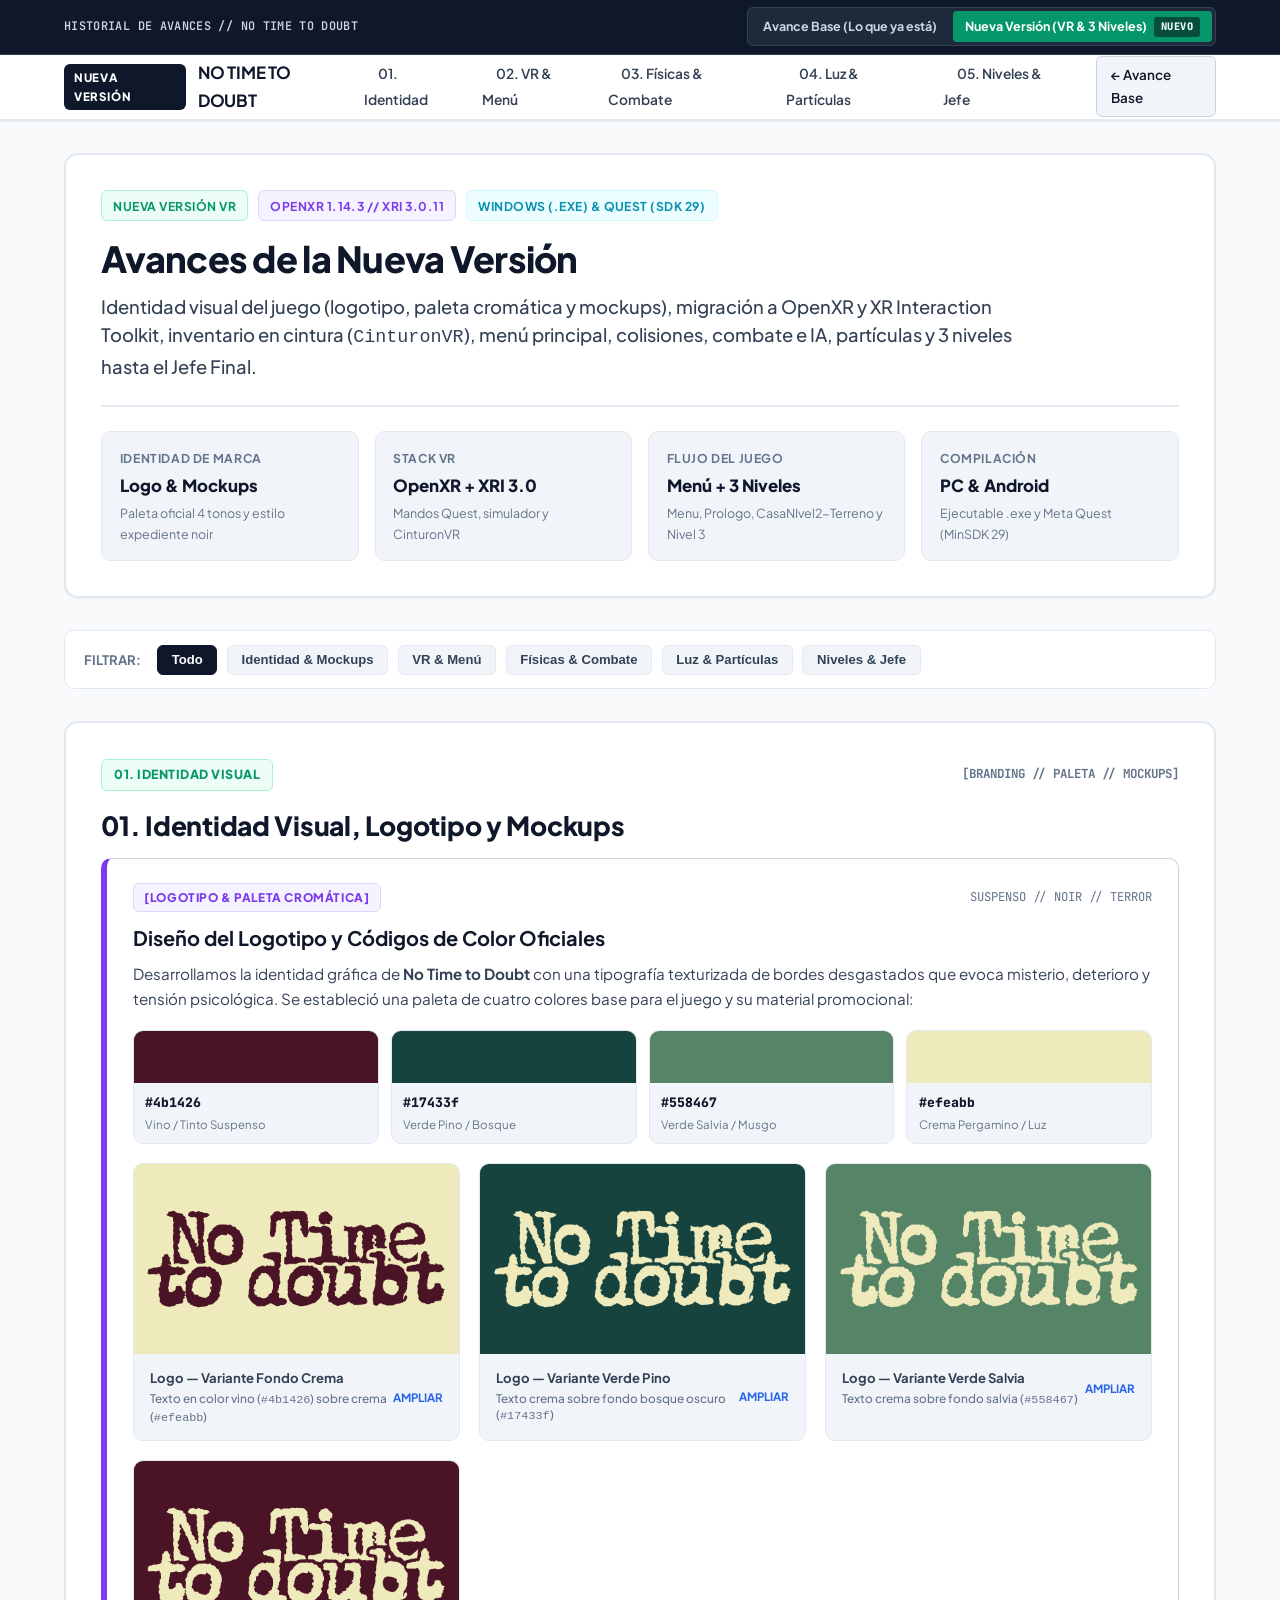
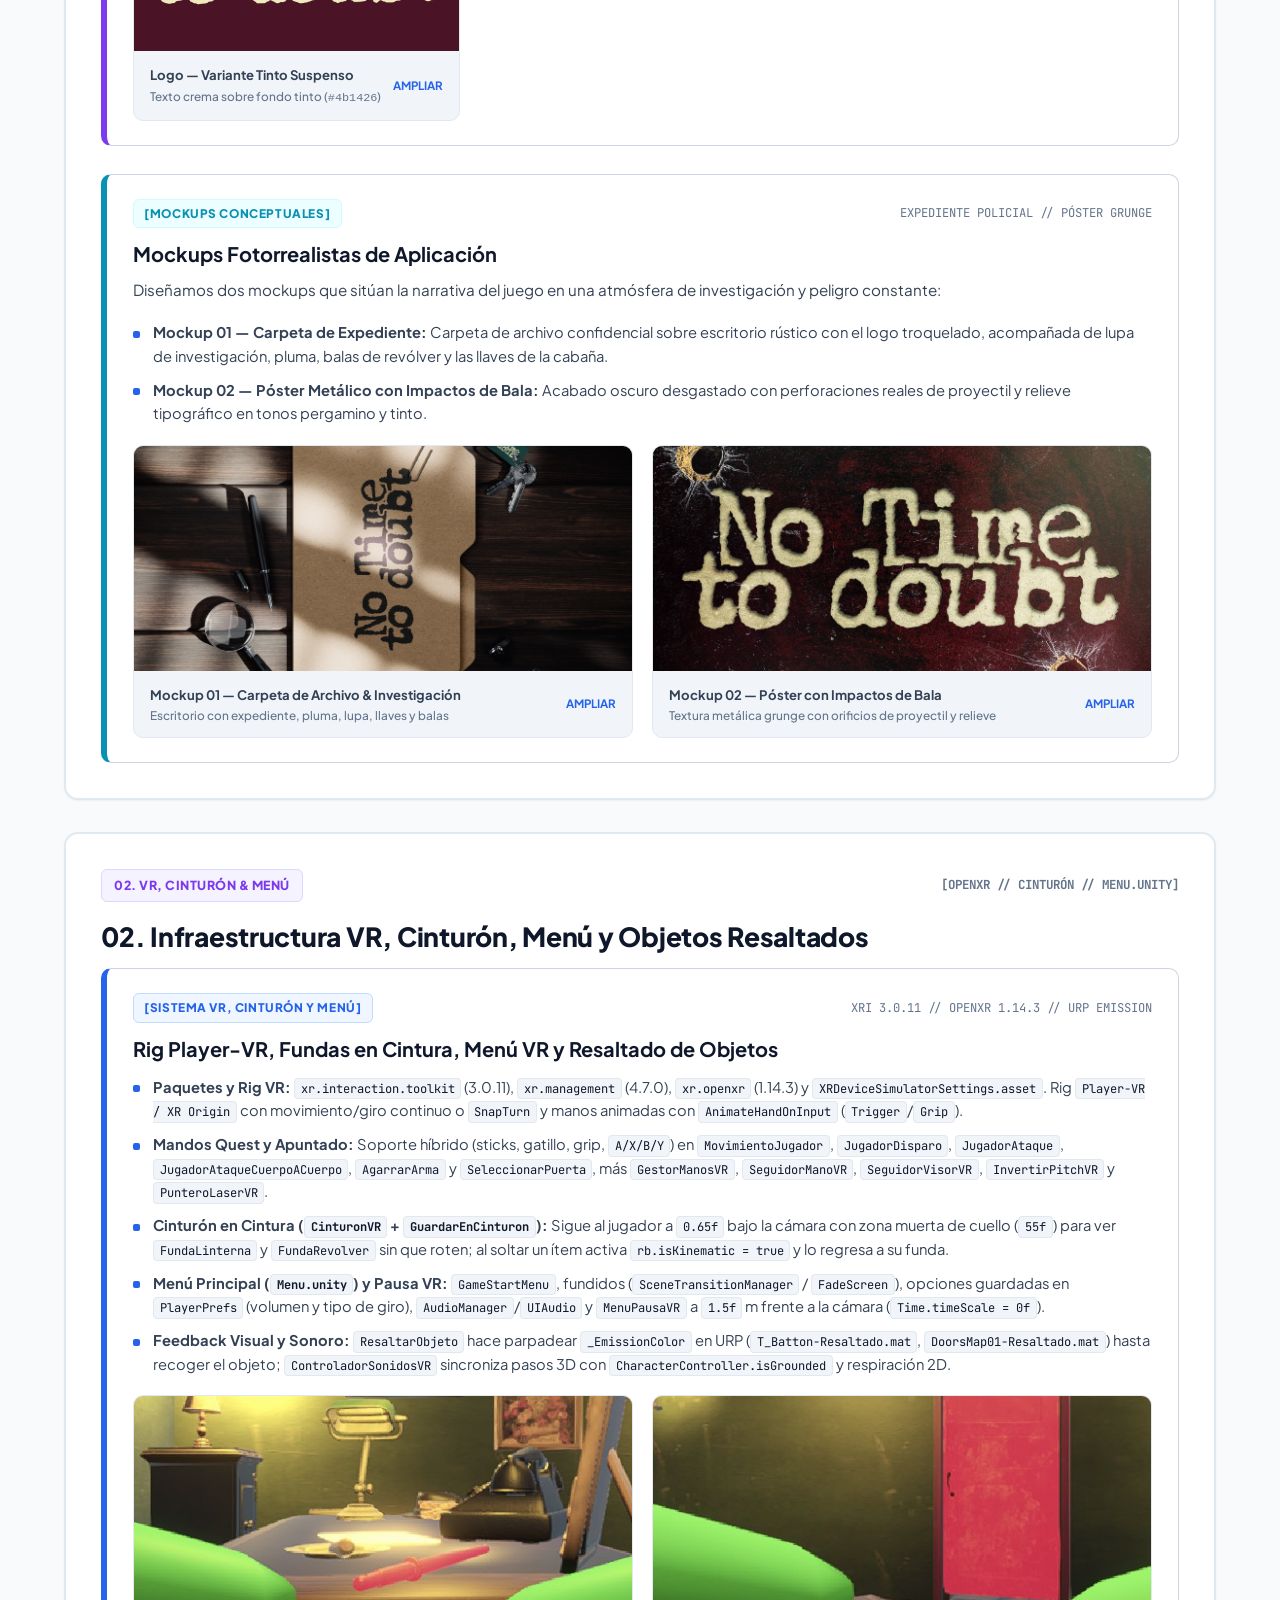
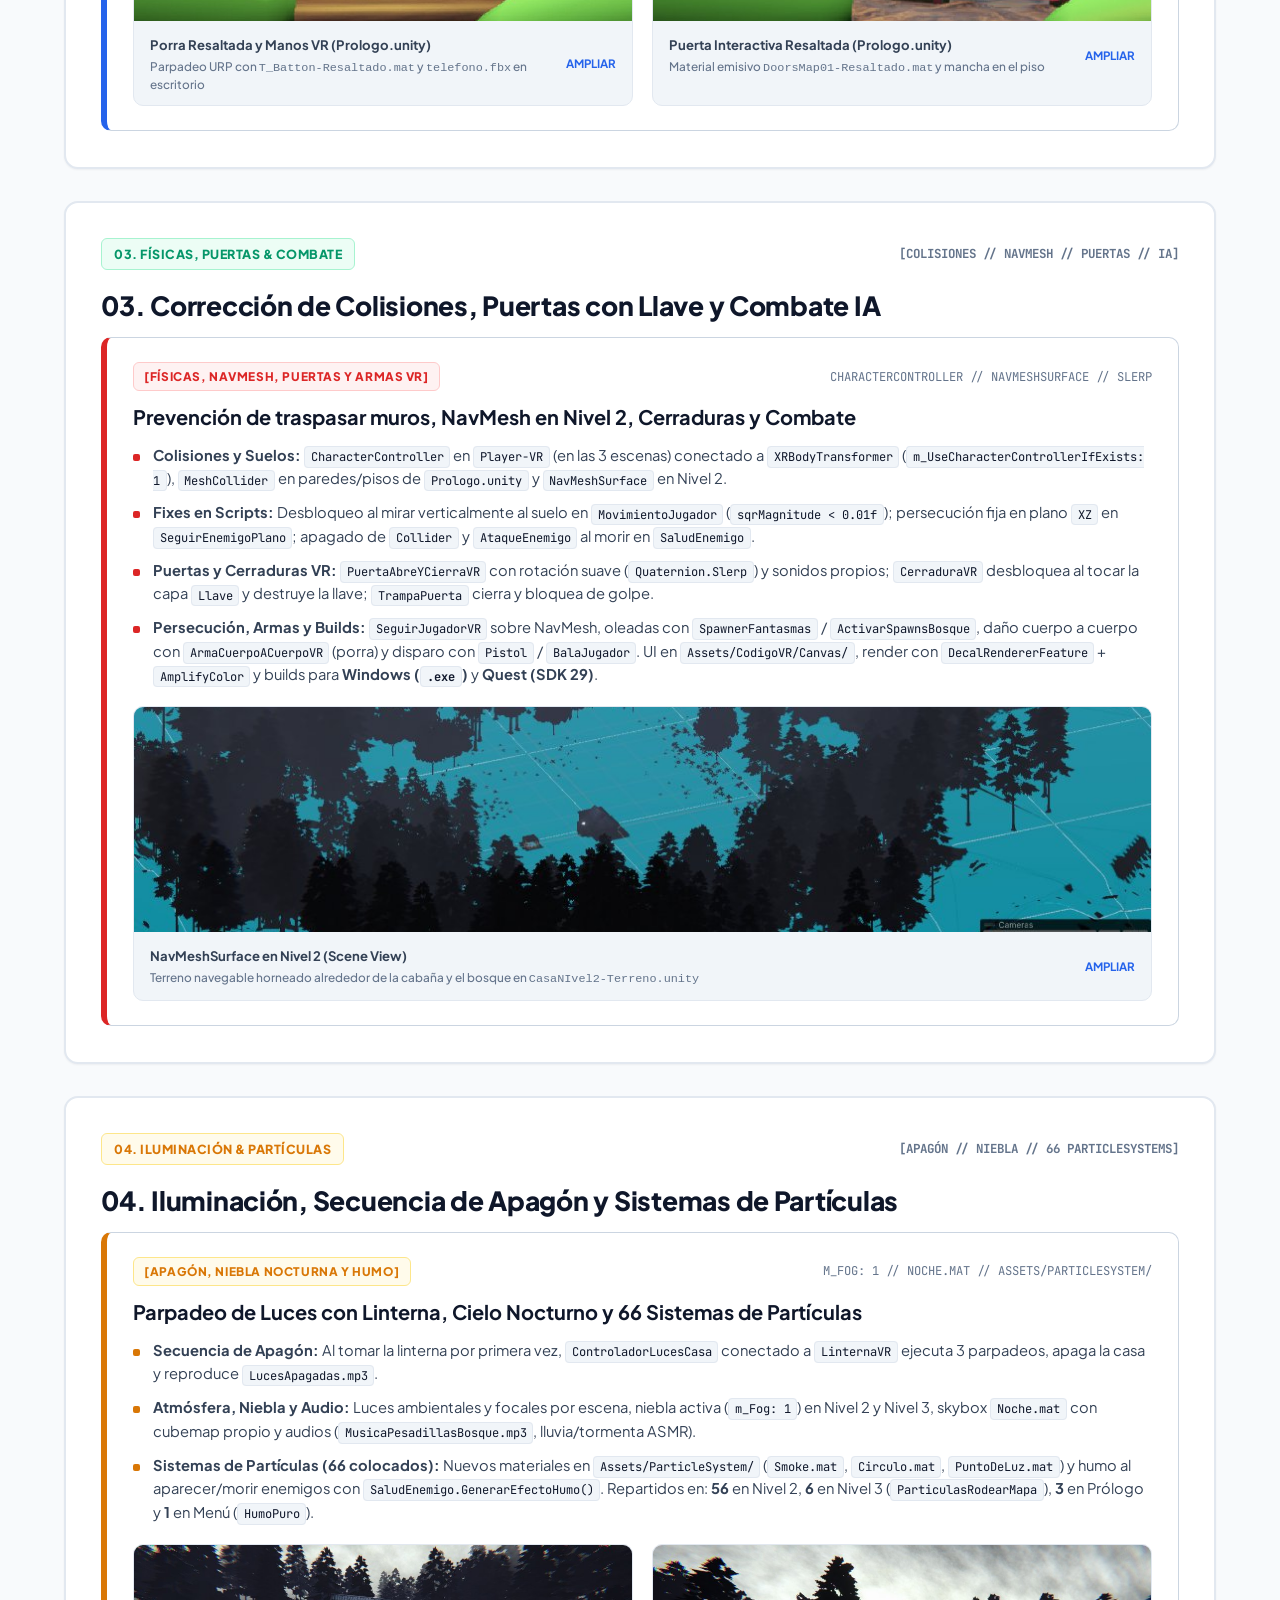
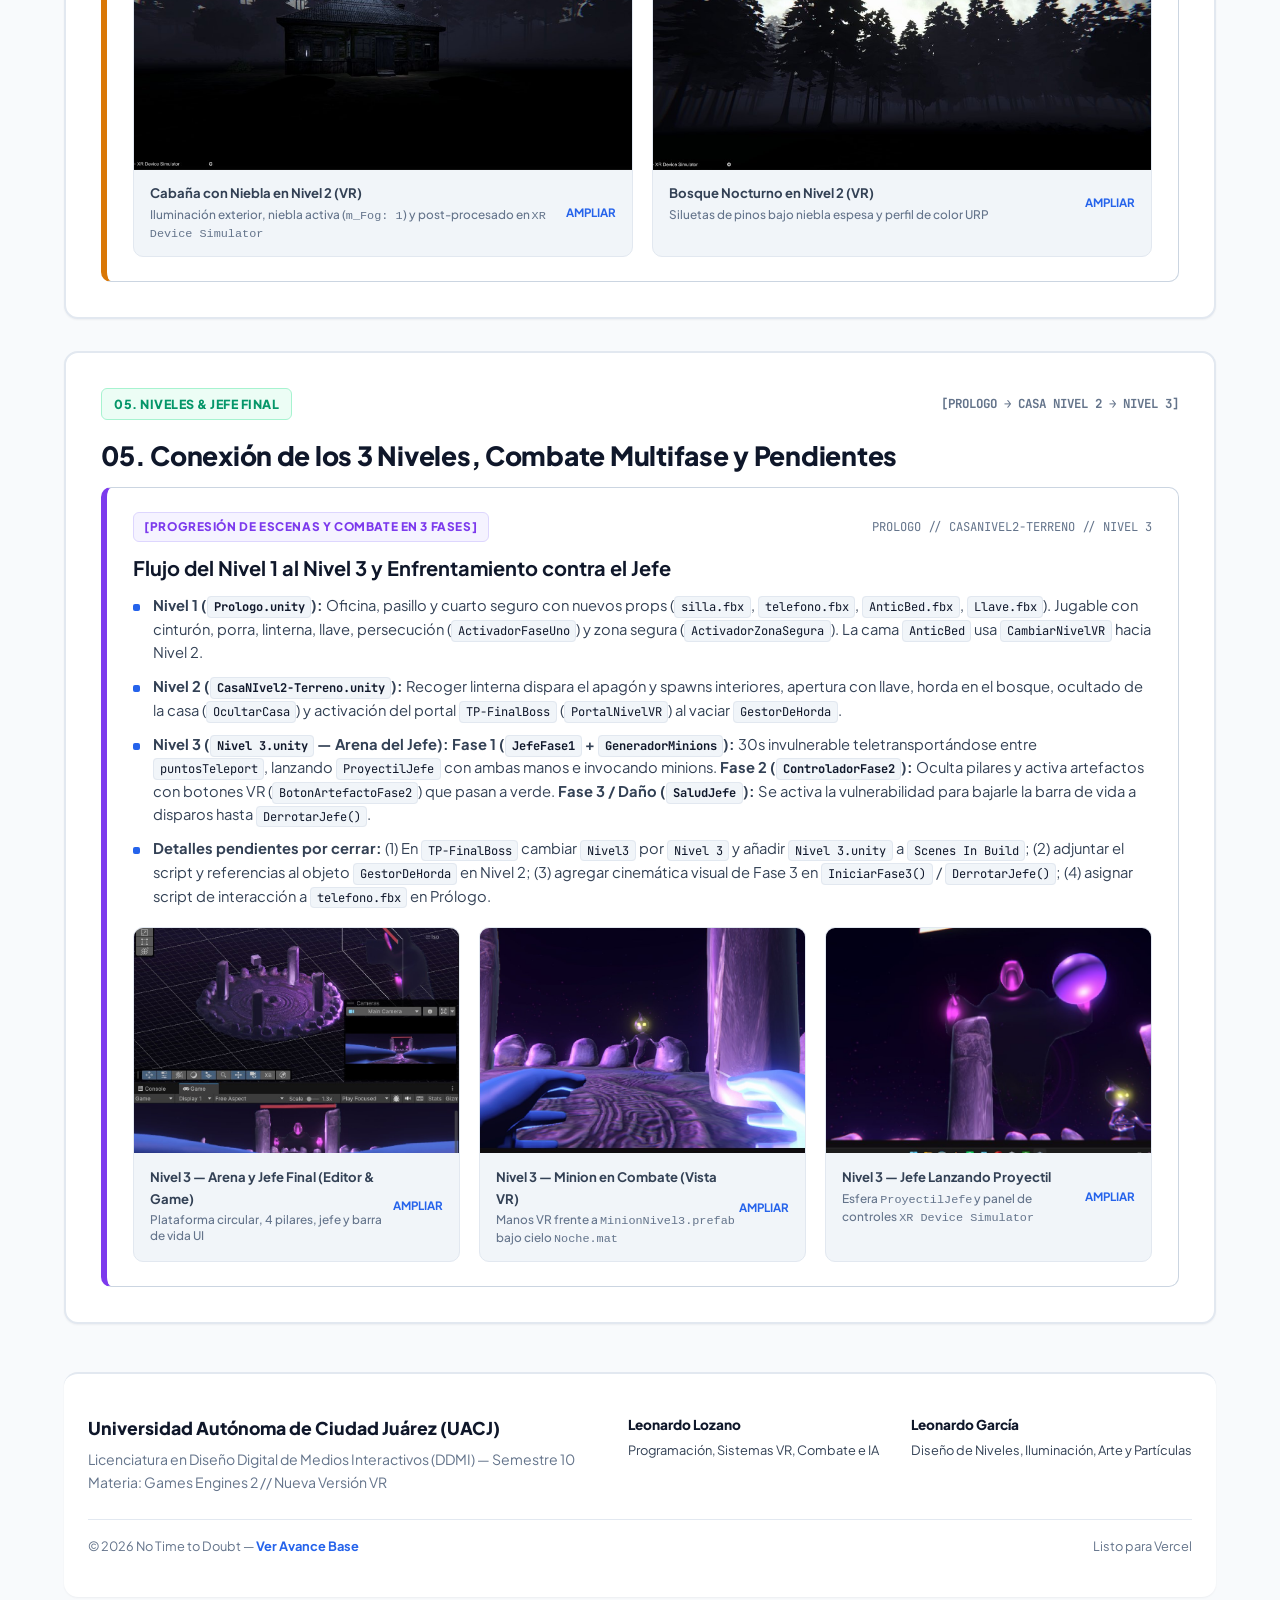
==== commit 2b8c4ad8: "feat: agregar seccion de identidad visual, logotipo, paleta y mockups" ====
--- a/nueva-version.html
+++ b/nueva-version.html
@@ -4,7 +4,7 @@
   <meta charset="UTF-8">
   <meta name="viewport" content="width=device-width, initial-scale=1.0">
   <title>No Time to Doubt — Nueva Versión VR</title>
-  <meta name="description" content="Resumen directo con texto e imágenes de la nueva versión de No Time to Doubt: OpenXR, Cinturón VR, Combate, Atmósfera y 3 Niveles.">
+  <meta name="description" content="Avances de la nueva versión de No Time to Doubt: Identidad visual, OpenXR, Cinturón VR, Combate, Atmósfera y 3 Niveles.">
 
   <link rel="icon" type="image/svg+xml" href="favicon.svg">
 
@@ -41,10 +41,11 @@
 
       <nav>
         <ul class="nav-links">
-          <li><a href="#vr-menu" class="nav-link">01. VR &amp; Menú</a></li>
-          <li><a href="#colisiones-combate" class="nav-link">02. Físicas &amp; Combate</a></li>
-          <li><a href="#atmosfera-particulas" class="nav-link">03. Luz &amp; Partículas</a></li>
-          <li><a href="#niveles-jefe" class="nav-link">04. Niveles &amp; Jefe</a></li>
+          <li><a href="#identidad-visual" class="nav-link">01. Identidad</a></li>
+          <li><a href="#vr-menu" class="nav-link">02. VR &amp; Menú</a></li>
+          <li><a href="#colisiones-combate" class="nav-link">03. Físicas &amp; Combate</a></li>
+          <li><a href="#atmosfera-particulas" class="nav-link">04. Luz &amp; Partículas</a></li>
+          <li><a href="#niveles-jefe" class="nav-link">05. Niveles &amp; Jefe</a></li>
         </ul>
       </nav>
 
@@ -65,10 +66,15 @@
 
       <h1 class="patch-title">Avances de la Nueva Versión</h1>
       <p class="patch-subtitle">
-        Migración a OpenXR y XR Interaction Toolkit, inventario en cintura (<code>CinturonVR</code>), menú principal, corrección de colisiones, combate e IA, iluminación con partículas y los 3 niveles conectados hasta el Jefe Final.
+        Identidad visual del juego (logotipo, paleta cromática y mockups), migración a OpenXR y XR Interaction Toolkit, inventario en cintura (<code>CinturonVR</code>), menú principal, colisiones, combate e IA, partículas y 3 niveles hasta el Jefe Final.
       </p>
 
       <div class="patch-stats-grid">
+        <div class="stat-item">
+          <div class="stat-label">Identidad de Marca</div>
+          <div class="stat-value">Logo &amp; Mockups</div>
+          <div class="stat-detail">Paleta oficial 4 tonos y estilo expediente noir</div>
+        </div>
         <div class="stat-item">
           <div class="stat-label">Stack VR</div>
           <div class="stat-value">OpenXR + XRI 3.0</div>
@@ -80,11 +86,6 @@
           <div class="stat-detail">Menu, Prologo, CasaNIvel2-Terreno y Nivel 3</div>
         </div>
         <div class="stat-item">
-          <div class="stat-label">Atmósfera y VFX</div>
-          <div class="stat-value">66 Partículas</div>
-          <div class="stat-detail">Apagón de luces, niebla URP y cielo nocturno</div>
-        </div>
-        <div class="stat-item">
           <div class="stat-label">Compilación</div>
           <div class="stat-value">PC &amp; Android</div>
           <div class="stat-detail">Ejecutable .exe y Meta Quest (MinSDK 29)</div>
@@ -96,19 +97,156 @@
     <nav class="patch-filters" aria-label="Filtro de avances">
       <span class="filter-label">Filtrar:</span>
       <button class="filter-btn active" data-filter="all">Todo</button>
+      <button class="filter-btn" data-filter="identity">Identidad &amp; Mockups</button>
       <button class="filter-btn" data-filter="vr">VR &amp; Menú</button>
       <button class="filter-btn" data-filter="combat">Físicas &amp; Combate</button>
       <button class="filter-btn" data-filter="art">Luz &amp; Partículas</button>
       <button class="filter-btn" data-filter="levels">Niveles &amp; Jefe</button>
     </nav>
 
-    <!-- 01. VR, CINTURÓN, MENÚ Y FEEDBACK (TEXTO + IMAGEN) -->
+    <!-- 01. IDENTIDAD VISUAL: LOGO, PALETA Y MOCKUPS -->
+    <section id="identidad-visual" class="patch-section">
+      <div class="section-badge-row">
+        <span class="section-author-badge author-collab">01. Identidad Visual</span>
+        <span class="section-discipline-tag">[BRANDING // PALETA // MOCKUPS]</span>
+      </div>
+      <h2 class="section-title">01. Identidad Visual, Logotipo y Mockups</h2>
+
+      <div class="patch-items-stack">
+        <!-- Tarjeta de Logotipo y Paleta -->
+        <article class="patch-card card-purple" data-category="identity">
+          <div class="card-header-line">
+            <span class="card-type-tag tag-system">[LOGOTIPO &amp; PALETA CROMÁTICA]</span>
+            <span class="card-timestamp">SUSPENSO // NOIR // TERROR</span>
+          </div>
+          <h3 class="card-title">Diseño del Logotipo y Códigos de Color Oficiales</h3>
+          <p class="card-desc">
+            Desarrollamos la identidad gráfica de <strong>No Time to Doubt</strong> con una tipografía texturizada de bordes desgastados que evoca misterio, deterioro y tensión psicológica. Se estableció una paleta de cuatro colores base para el juego y su material promocional:
+          </p>
+
+          <div class="palette-swatches-grid">
+            <div class="palette-swatch-card">
+              <div class="palette-swatch-color" style="background-color: #4b1426;"></div>
+              <div class="palette-swatch-meta">
+                <div class="palette-swatch-hex">#4b1426</div>
+                <div class="palette-swatch-name">Vino / Tinto Suspenso</div>
+              </div>
+            </div>
+            <div class="palette-swatch-card">
+              <div class="palette-swatch-color" style="background-color: #17433f;"></div>
+              <div class="palette-swatch-meta">
+                <div class="palette-swatch-hex">#17433f</div>
+                <div class="palette-swatch-name">Verde Pino / Bosque</div>
+              </div>
+            </div>
+            <div class="palette-swatch-card">
+              <div class="palette-swatch-color" style="background-color: #558467;"></div>
+              <div class="palette-swatch-meta">
+                <div class="palette-swatch-hex">#558467</div>
+                <div class="palette-swatch-name">Verde Salvia / Musgo</div>
+              </div>
+            </div>
+            <div class="palette-swatch-card">
+              <div class="palette-swatch-color" style="background-color: #efeabb;"></div>
+              <div class="palette-swatch-meta">
+                <div class="palette-swatch-hex">#efeabb</div>
+                <div class="palette-swatch-name">Crema Pergamino / Luz</div>
+              </div>
+            </div>
+          </div>
+
+          <div class="evidence-grid">
+            <div class="evidence-card">
+              <img src="assets/identidad/logo_crema.png" alt="Logotipo No Time to Doubt sobre fondo crema" class="evidence-img">
+              <div class="evidence-caption">
+                <div>
+                  <strong>Logo — Variante Fondo Crema</strong>
+                  <div class="evidence-subtext">Texto en color vino (<code>#4b1426</code>) sobre crema (<code>#efeabb</code>)</div>
+                </div>
+                <span class="evidence-zoom-hint">Ampliar</span>
+              </div>
+            </div>
+            <div class="evidence-card">
+              <img src="assets/identidad/logo_pino.png" alt="Logotipo No Time to Doubt sobre fondo verde pino" class="evidence-img">
+              <div class="evidence-caption">
+                <div>
+                  <strong>Logo — Variante Verde Pino</strong>
+                  <div class="evidence-subtext">Texto crema sobre fondo bosque oscuro (<code>#17433f</code>)</div>
+                </div>
+                <span class="evidence-zoom-hint">Ampliar</span>
+              </div>
+            </div>
+            <div class="evidence-card">
+              <img src="assets/identidad/logo_verde.png" alt="Logotipo No Time to Doubt sobre fondo verde salvia" class="evidence-img">
+              <div class="evidence-caption">
+                <div>
+                  <strong>Logo — Variante Verde Salvia</strong>
+                  <div class="evidence-subtext">Texto crema sobre fondo salvia (<code>#558467</code>)</div>
+                </div>
+                <span class="evidence-zoom-hint">Ampliar</span>
+              </div>
+            </div>
+            <div class="evidence-card">
+              <img src="assets/identidad/logo_vino.png" alt="Logotipo No Time to Doubt sobre fondo vino" class="evidence-img">
+              <div class="evidence-caption">
+                <div>
+                  <strong>Logo — Variante Tinto Suspenso</strong>
+                  <div class="evidence-subtext">Texto crema sobre fondo tinto (<code>#4b1426</code>)</div>
+                </div>
+                <span class="evidence-zoom-hint">Ampliar</span>
+              </div>
+            </div>
+          </div>
+        </article>
+
+        <!-- Tarjeta de Mockups -->
+        <article class="patch-card card-teal" data-category="identity">
+          <div class="card-header-line">
+            <span class="card-type-tag tag-input">[MOCKUPS CONCEPTUALES]</span>
+            <span class="card-timestamp">EXPEDIENTE POLICIAL // PÓSTER GRUNGE</span>
+          </div>
+          <h3 class="card-title">Mockups Fotorrealistas de Aplicación</h3>
+          <p class="card-desc">
+            Diseñamos dos mockups que sitúan la narrativa del juego en una atmósfera de investigación y peligro constante:
+          </p>
+          <ul class="feature-list">
+            <li><strong>Mockup 01 — Carpeta de Expediente:</strong> Carpeta de archivo confidencial sobre escritorio rústico con el logo troquelado, acompañada de lupa de investigación, pluma, balas de revólver y las llaves de la cabaña.</li>
+            <li><strong>Mockup 02 — Póster Metálico con Impactos de Bala:</strong> Acabado oscuro desgastado con perforaciones reales de proyectil y relieve tipográfico en tonos pergamino y tinto.</li>
+          </ul>
+
+          <div class="evidence-grid">
+            <div class="evidence-card">
+              <img src="assets/identidad/mockup_carpeta.jpg" alt="Mockup de carpeta de expediente de detective No Time to Doubt" class="evidence-img evidence-img-large">
+              <div class="evidence-caption">
+                <div>
+                  <strong>Mockup 01 — Carpeta de Archivo &amp; Investigación</strong>
+                  <div class="evidence-subtext">Escritorio con expediente, pluma, lupa, llaves y balas</div>
+                </div>
+                <span class="evidence-zoom-hint">Ampliar</span>
+              </div>
+            </div>
+            <div class="evidence-card">
+              <img src="assets/identidad/mockup_poster.jpg" alt="Mockup póster con impactos de bala No Time to Doubt" class="evidence-img evidence-img-large">
+              <div class="evidence-caption">
+                <div>
+                  <strong>Mockup 02 — Póster con Impactos de Bala</strong>
+                  <div class="evidence-subtext">Textura metálica grunge con orificios de proyectil y relieve</div>
+                </div>
+                <span class="evidence-zoom-hint">Ampliar</span>
+              </div>
+            </div>
+          </div>
+        </article>
+      </div>
+    </section>
+
+    <!-- 02. VR, CINTURÓN, MENÚ Y FEEDBACK (TEXTO + IMAGEN) -->
     <section id="vr-menu" class="patch-section">
       <div class="section-badge-row">
-        <span class="section-author-badge author-leo-loz">01. VR, Cinturón &amp; Menú</span>
+        <span class="section-author-badge author-leo-loz">02. VR, Cinturón &amp; Menú</span>
         <span class="section-discipline-tag">[OPENXR // CINTURÓN // MENU.UNITY]</span>
       </div>
-      <h2 class="section-title">01. Infraestructura VR, Cinturón, Menú y Objetos Resaltados</h2>
+      <h2 class="section-title">02. Infraestructura VR, Cinturón, Menú y Objetos Resaltados</h2>
 
       <div class="patch-items-stack">
         <article class="patch-card card-blue" data-category="vr">
@@ -151,13 +289,13 @@
       </div>
     </section>
 
-    <!-- 02. FÍSICAS, COLISIONES, PUERTAS Y COMBATE IA (TEXTO + IMAGEN) -->
+    <!-- 03. FÍSICAS, COLISIONES, PUERTAS Y COMBATE IA (TEXTO + IMAGEN) -->
     <section id="colisiones-combate" class="patch-section">
       <div class="section-badge-row">
-        <span class="section-author-badge author-collab">02. Físicas, Puertas &amp; Combate</span>
+        <span class="section-author-badge author-collab">03. Físicas, Puertas &amp; Combate</span>
         <span class="section-discipline-tag">[COLISIONES // NAVMESH // PUERTAS // IA]</span>
       </div>
-      <h2 class="section-title">02. Corrección de Colisiones, Puertas con Llave y Combate IA</h2>
+      <h2 class="section-title">03. Corrección de Colisiones, Puertas con Llave y Combate IA</h2>
 
       <div class="patch-items-stack">
         <article class="patch-card card-danger" data-category="combat">
@@ -189,13 +327,13 @@
       </div>
     </section>
 
-    <!-- 03. ILUMINACIÓN, ATMÓSFERA Y PARTÍCULAS (TEXTO + IMAGEN) -->
+    <!-- 04. ILUMINACIÓN, ATMÓSFERA Y PARTÍCULAS (TEXTO + IMAGEN) -->
     <section id="atmosfera-particulas" class="patch-section">
       <div class="section-badge-row">
-        <span class="section-author-badge author-leo-g">03. Iluminación &amp; Partículas</span>
+        <span class="section-author-badge author-leo-g">04. Iluminación &amp; Partículas</span>
         <span class="section-discipline-tag">[APAGÓN // NIEBLA // 66 PARTICLESYSTEMS]</span>
       </div>
-      <h2 class="section-title">03. Iluminación, Secuencia de Apagón y Sistemas de Partículas</h2>
+      <h2 class="section-title">04. Iluminación, Secuencia de Apagón y Sistemas de Partículas</h2>
 
       <div class="patch-items-stack">
         <article class="patch-card card-amber" data-category="art">
@@ -236,13 +374,13 @@
       </div>
     </section>
 
-    <!-- 04. AVANCE POR NIVELES, JEFE FINAL Y PENDIENTES (TEXTO + IMAGEN) -->
+    <!-- 05. AVANCE POR NIVELES, JEFE FINAL Y PENDIENTES (TEXTO + IMAGEN) -->
     <section id="niveles-jefe" class="patch-section">
       <div class="section-badge-row">
-        <span class="section-author-badge author-collab">04. Niveles &amp; Jefe Final</span>
+        <span class="section-author-badge author-collab">05. Niveles &amp; Jefe Final</span>
         <span class="section-discipline-tag">[PROLOGO &rarr; CASA NIVEL 2 &rarr; NIVEL 3]</span>
       </div>
-      <h2 class="section-title">04. Conexión de los 3 Niveles, Combate Multifase y Pendientes</h2>
+      <h2 class="section-title">05. Conexión de los 3 Niveles, Combate Multifase y Pendientes</h2>
 
       <div class="patch-items-stack">
         <article class="patch-card card-purple" data-category="levels">
--- a/style.css
+++ b/style.css
@@ -1113,6 +1113,43 @@
   color: var(--text-muted);
 }
 
+/* Swatches de Paleta de Identidad */
+.palette-swatches-grid {
+  display: grid;
+  grid-template-columns: repeat(auto-fit, minmax(140px, 1fr));
+  gap: 0.75rem;
+  margin: 1.1rem 0;
+}
+
+.palette-swatch-card {
+  border-radius: var(--radius-md);
+  overflow: hidden;
+  border: 1px solid var(--border-light);
+  background-color: var(--bg-surface-alt);
+}
+
+.palette-swatch-color {
+  height: 52px;
+  width: 100%;
+}
+
+.palette-swatch-meta {
+  padding: 0.55rem 0.7rem;
+}
+
+.palette-swatch-hex {
+  font-family: 'JetBrains Mono', monospace;
+  font-size: 0.82rem;
+  font-weight: 800;
+  color: var(--text-primary);
+}
+
+.palette-swatch-name {
+  font-size: 0.72rem;
+  color: var(--text-muted);
+  margin-top: 0.1rem;
+}
+
 /* Responsividad */
 /* ==========================================================================
    ELEMENTOS DE NUEVA VERSIÓN & BANNER DE SEPARACIÓN (SIN DEGRADADOS)
@@ -1438,6 +1475,43 @@
   font-weight: 700;
 }
 
+/* Swatches de Paleta de Identidad */
+.palette-swatches-grid {
+  display: grid;
+  grid-template-columns: repeat(auto-fit, minmax(140px, 1fr));
+  gap: 0.75rem;
+  margin: 1.1rem 0;
+}
+
+.palette-swatch-card {
+  border-radius: var(--radius-md);
+  overflow: hidden;
+  border: 1px solid var(--border-light);
+  background-color: var(--bg-surface-alt);
+}
+
+.palette-swatch-color {
+  height: 52px;
+  width: 100%;
+}
+
+.palette-swatch-meta {
+  padding: 0.55rem 0.7rem;
+}
+
+.palette-swatch-hex {
+  font-family: 'JetBrains Mono', monospace;
+  font-size: 0.82rem;
+  font-weight: 800;
+  color: var(--text-primary);
+}
+
+.palette-swatch-name {
+  font-size: 0.72rem;
+  color: var(--text-muted);
+  margin-top: 0.1rem;
+}
+
 /* Responsividad */
 @media (max-width: 900px) {
   .nav-links {
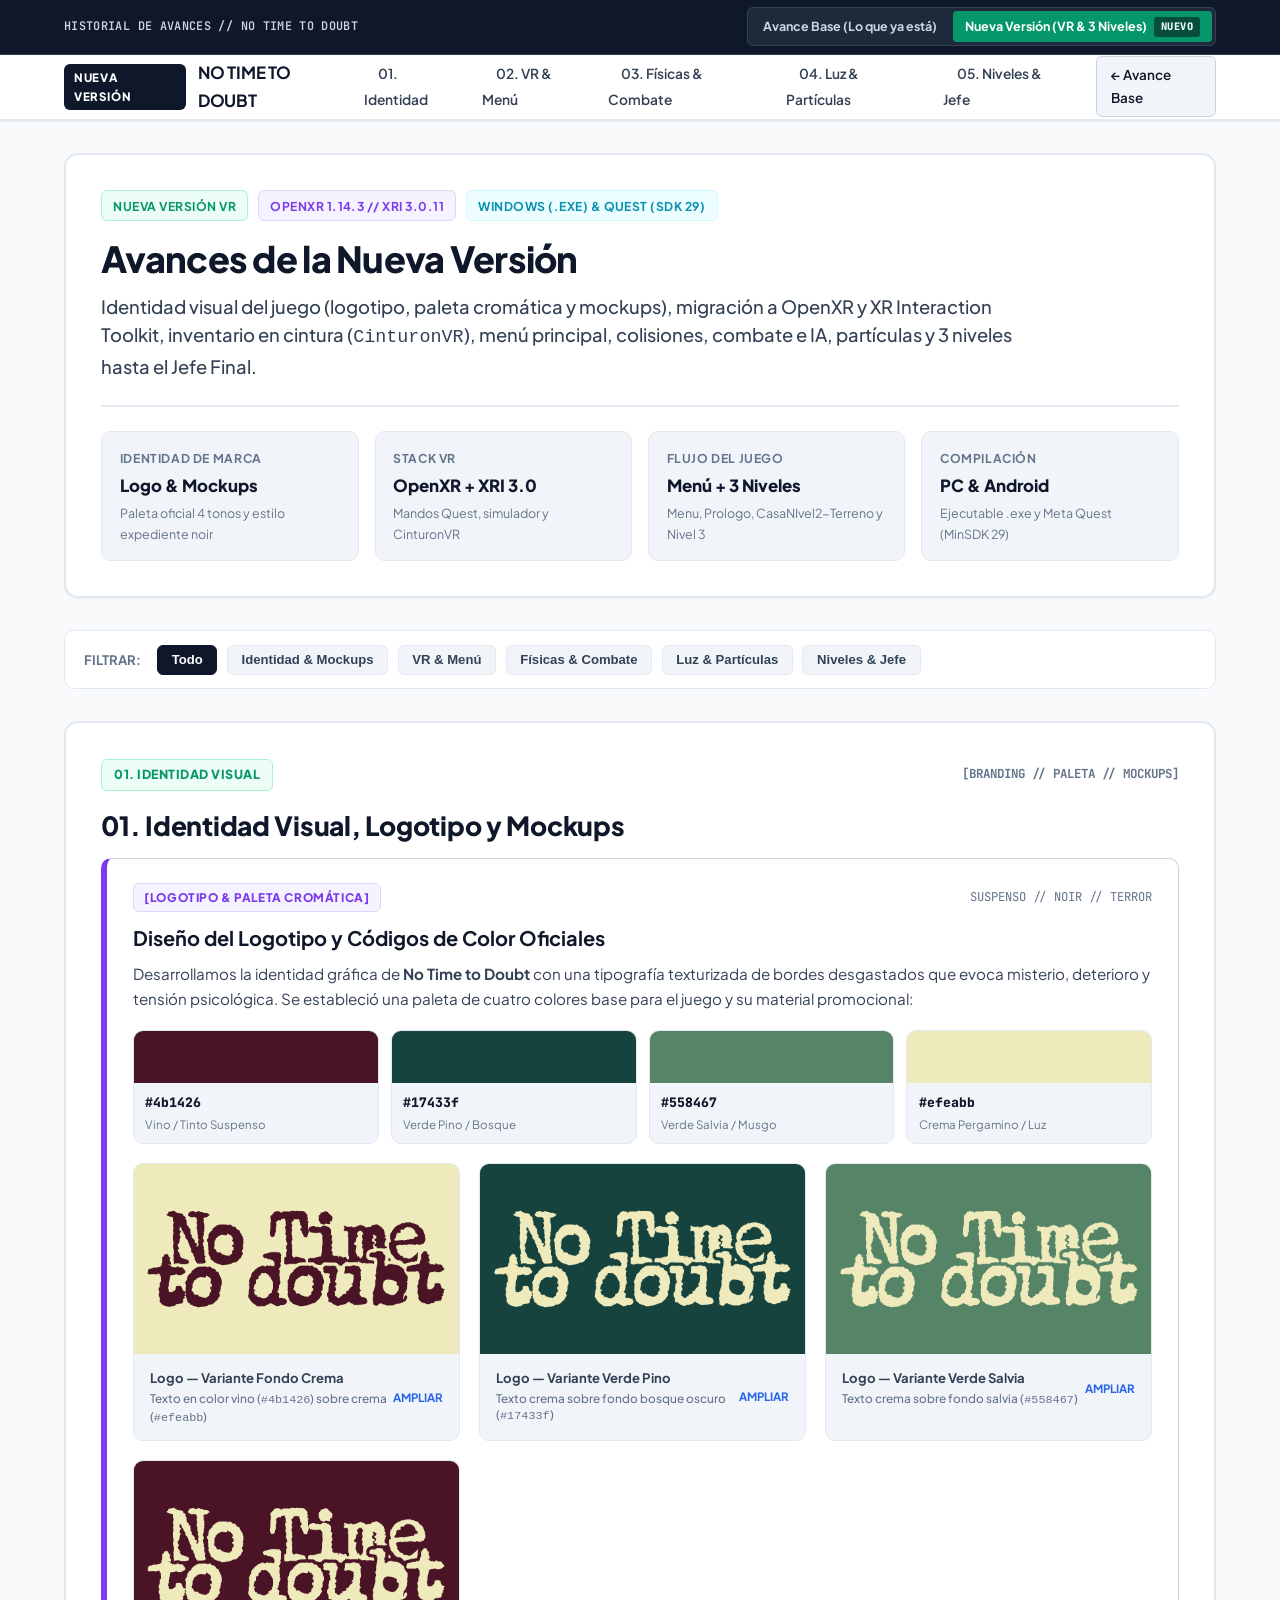
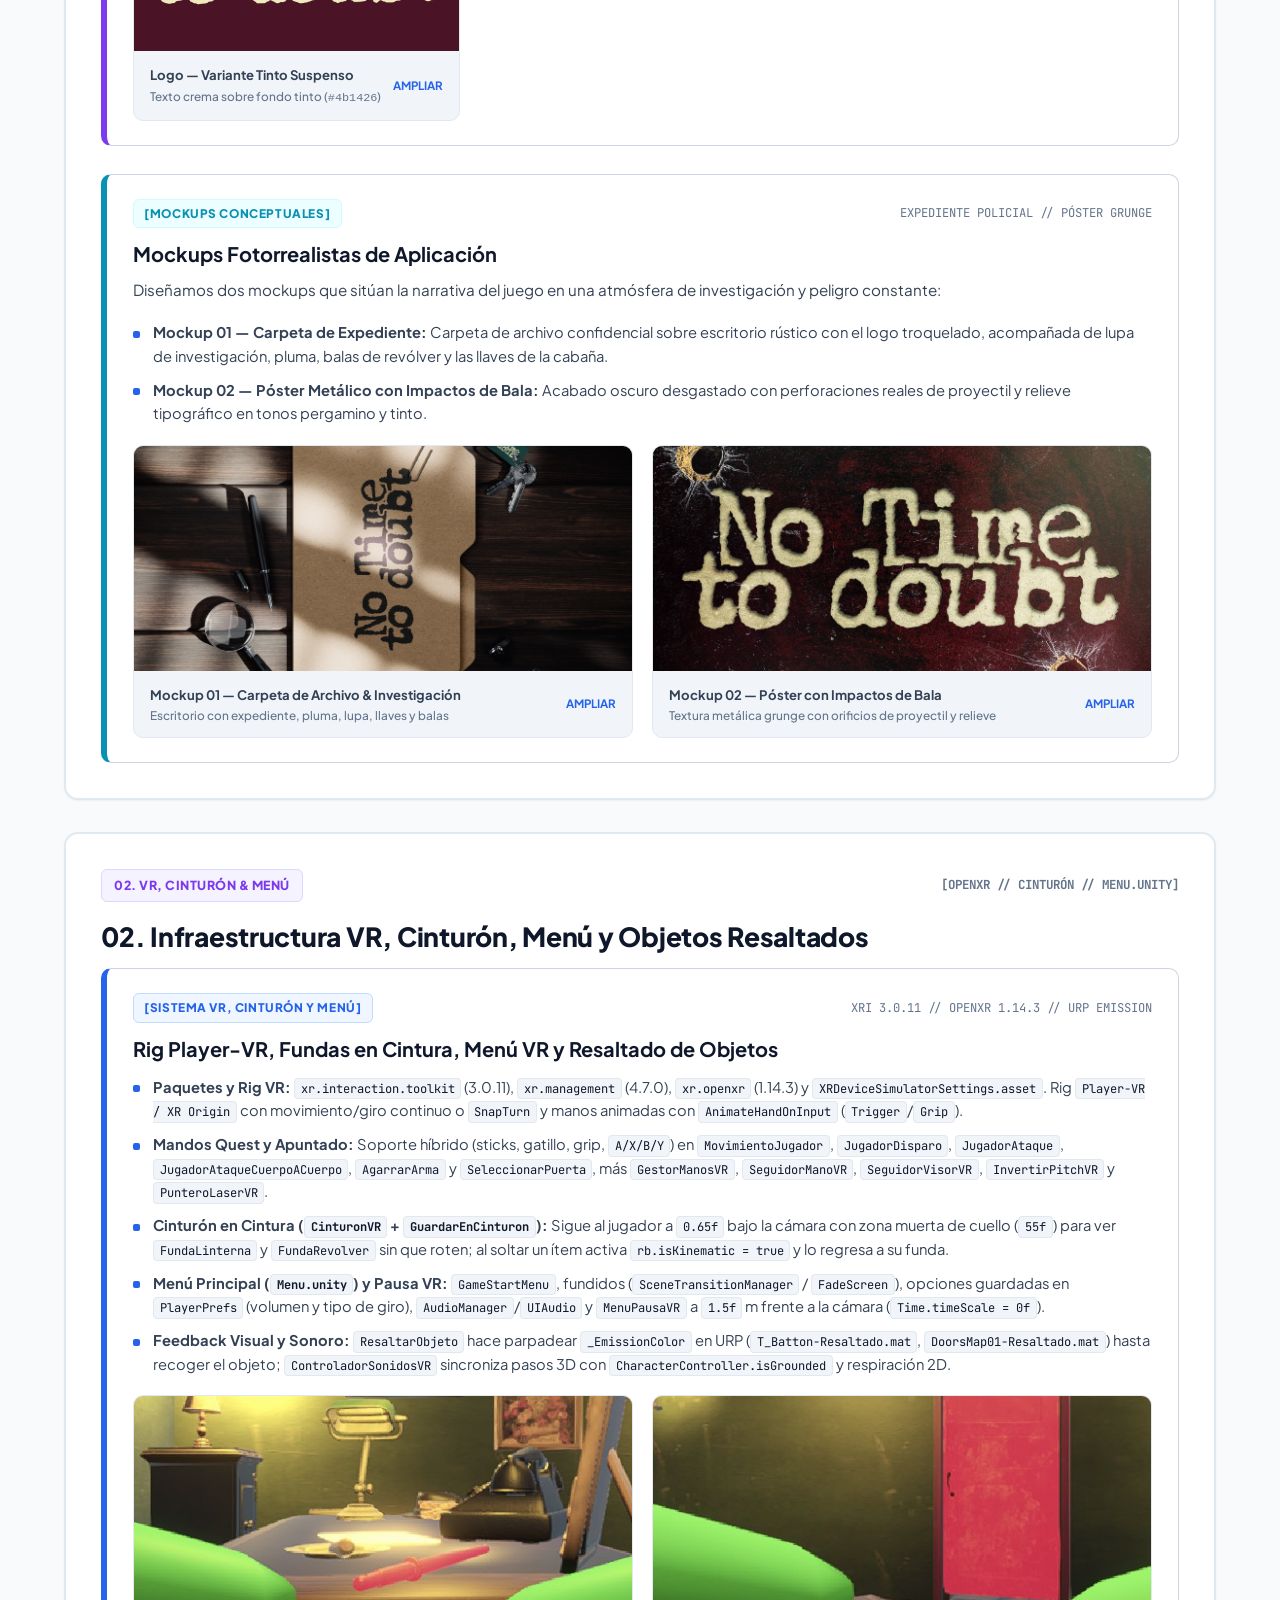
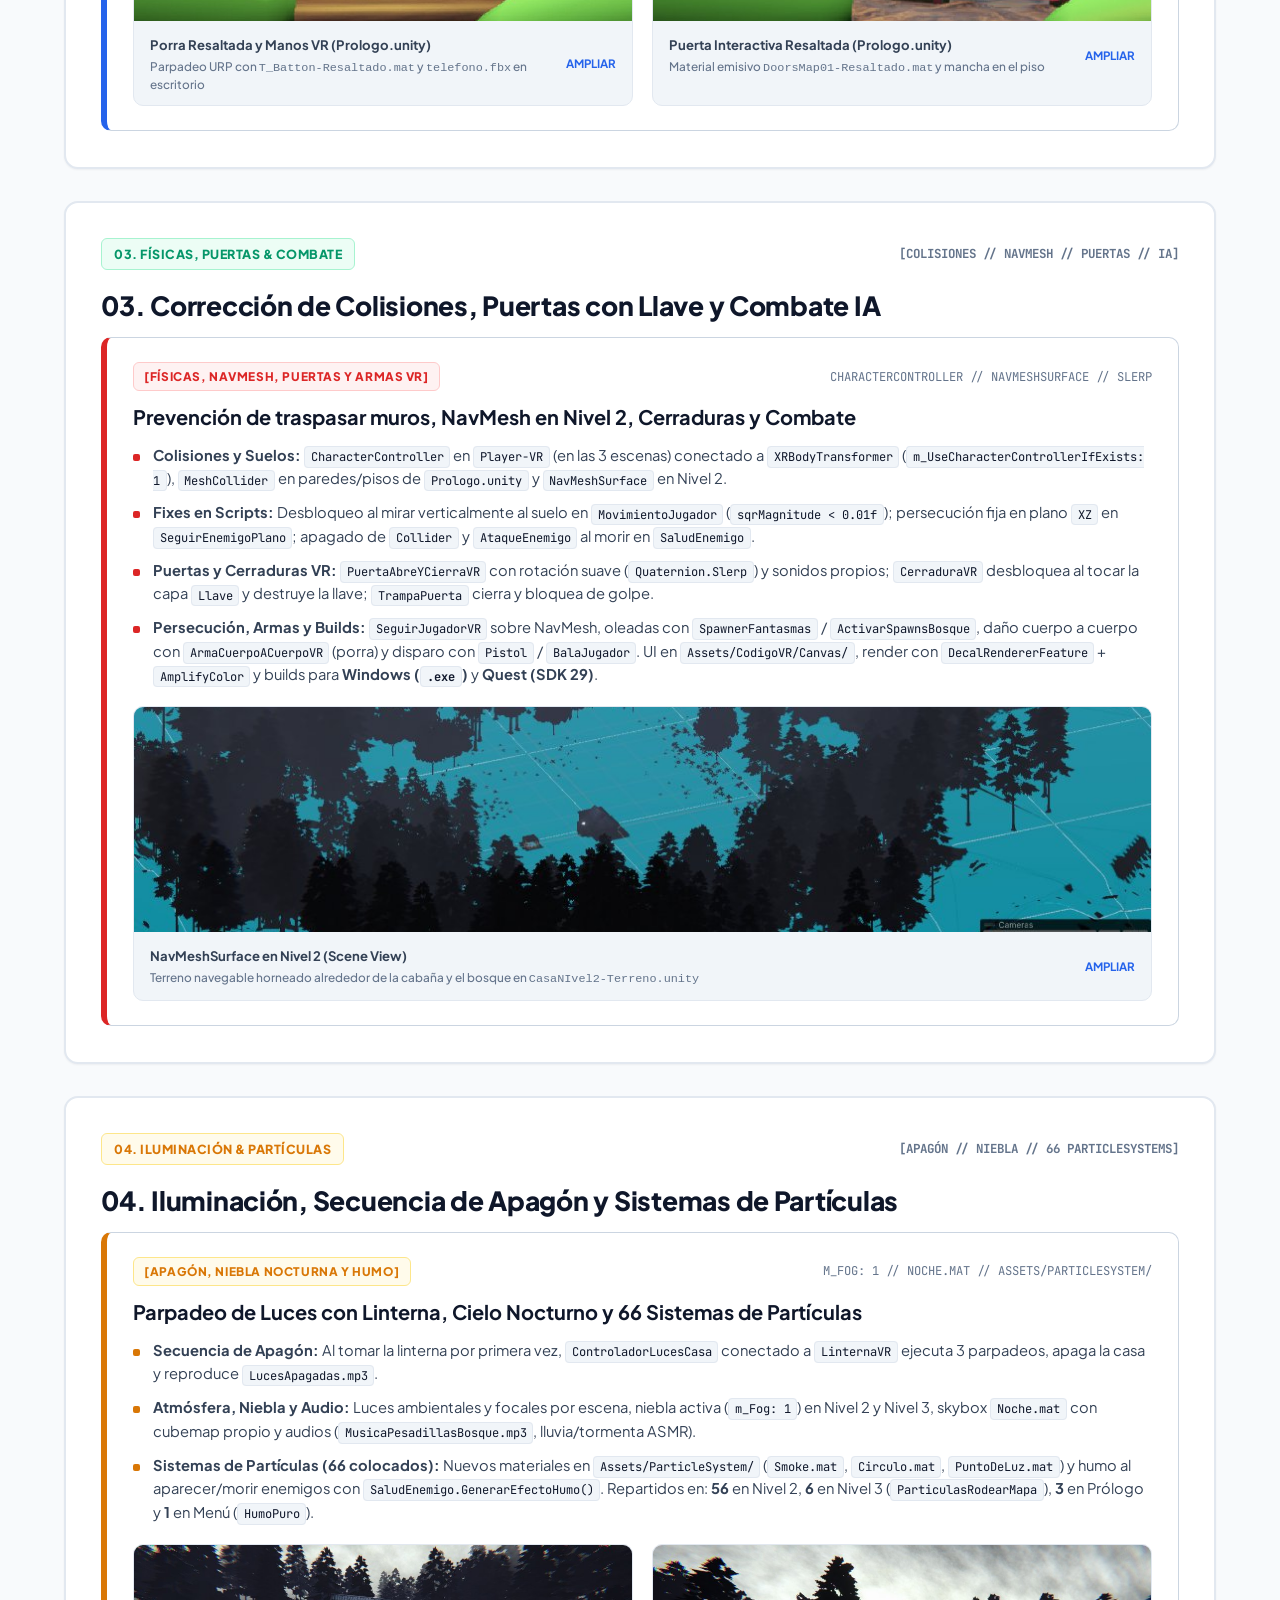
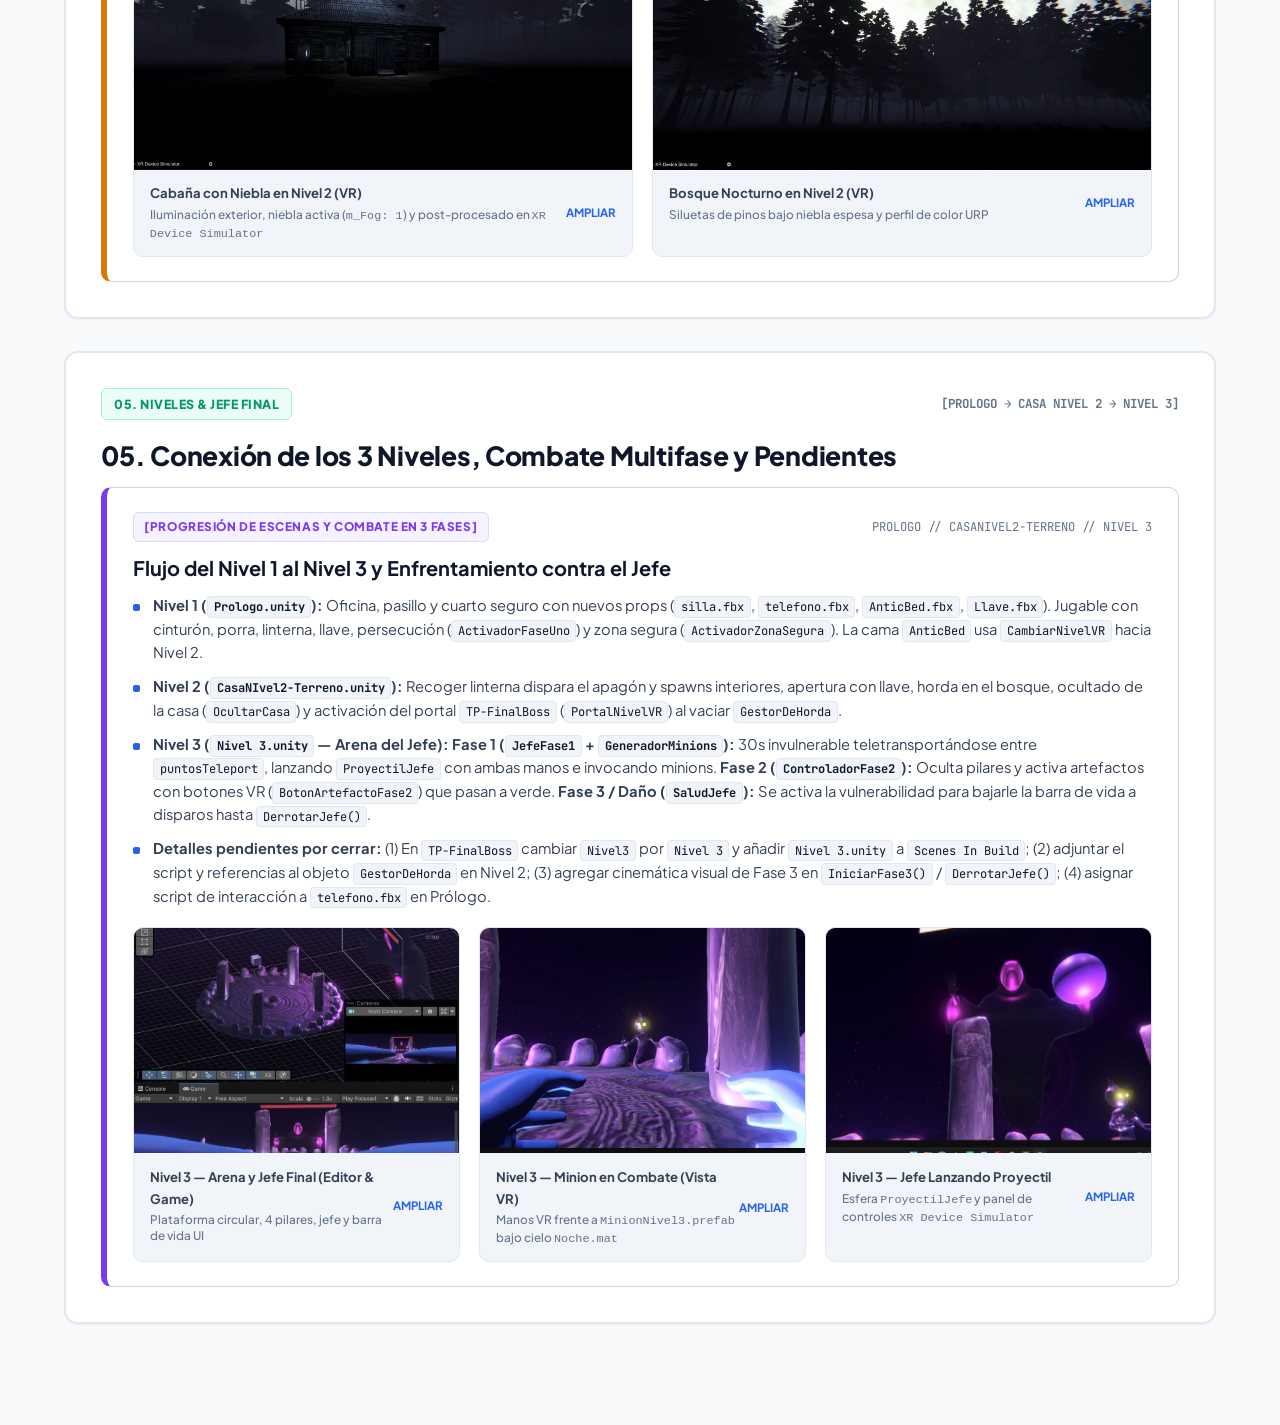
==== commit e0a320cd: "refactor: retirar bloque de pie de pagina (footer)" ====
--- a/nueva-version.html
+++ b/nueva-version.html
@@ -435,33 +435,6 @@
         </article>
       </div>
     </section>
-
-    <!-- Footer -->
-    <footer class="patch-footer">
-      <div class="footer-top">
-        <div class="footer-academic-info">
-          <h4>Universidad Autónoma de Ciudad Juárez (UACJ)</h4>
-          <p>Licenciatura en Diseño Digital de Medios Interactivos (DDMI) — Semestre 10</p>
-          <p>Materia: Games Engines 2 // Nueva Versión VR</p>
-        </div>
-
-        <div class="footer-team-members">
-          <div class="member-box">
-            <h5>Leonardo Lozano</h5>
-            <p>Programación, Sistemas VR, Combate e IA</p>
-          </div>
-          <div class="member-box">
-            <h5>Leonardo García</h5>
-            <p>Diseño de Niveles, Iluminación, Arte y Partículas</p>
-          </div>
-        </div>
-      </div>
-
-      <div class="footer-bottom">
-        <span>© 2026 No Time to Doubt — <a href="index.html" style="color: var(--color-primary); font-weight: 700; text-decoration: none;">Ver Avance Base</a></span>
-        <span>Listo para Vercel</span>
-      </div>
-    </footer>
   </main>
 
   <!-- Modal Lightbox -->
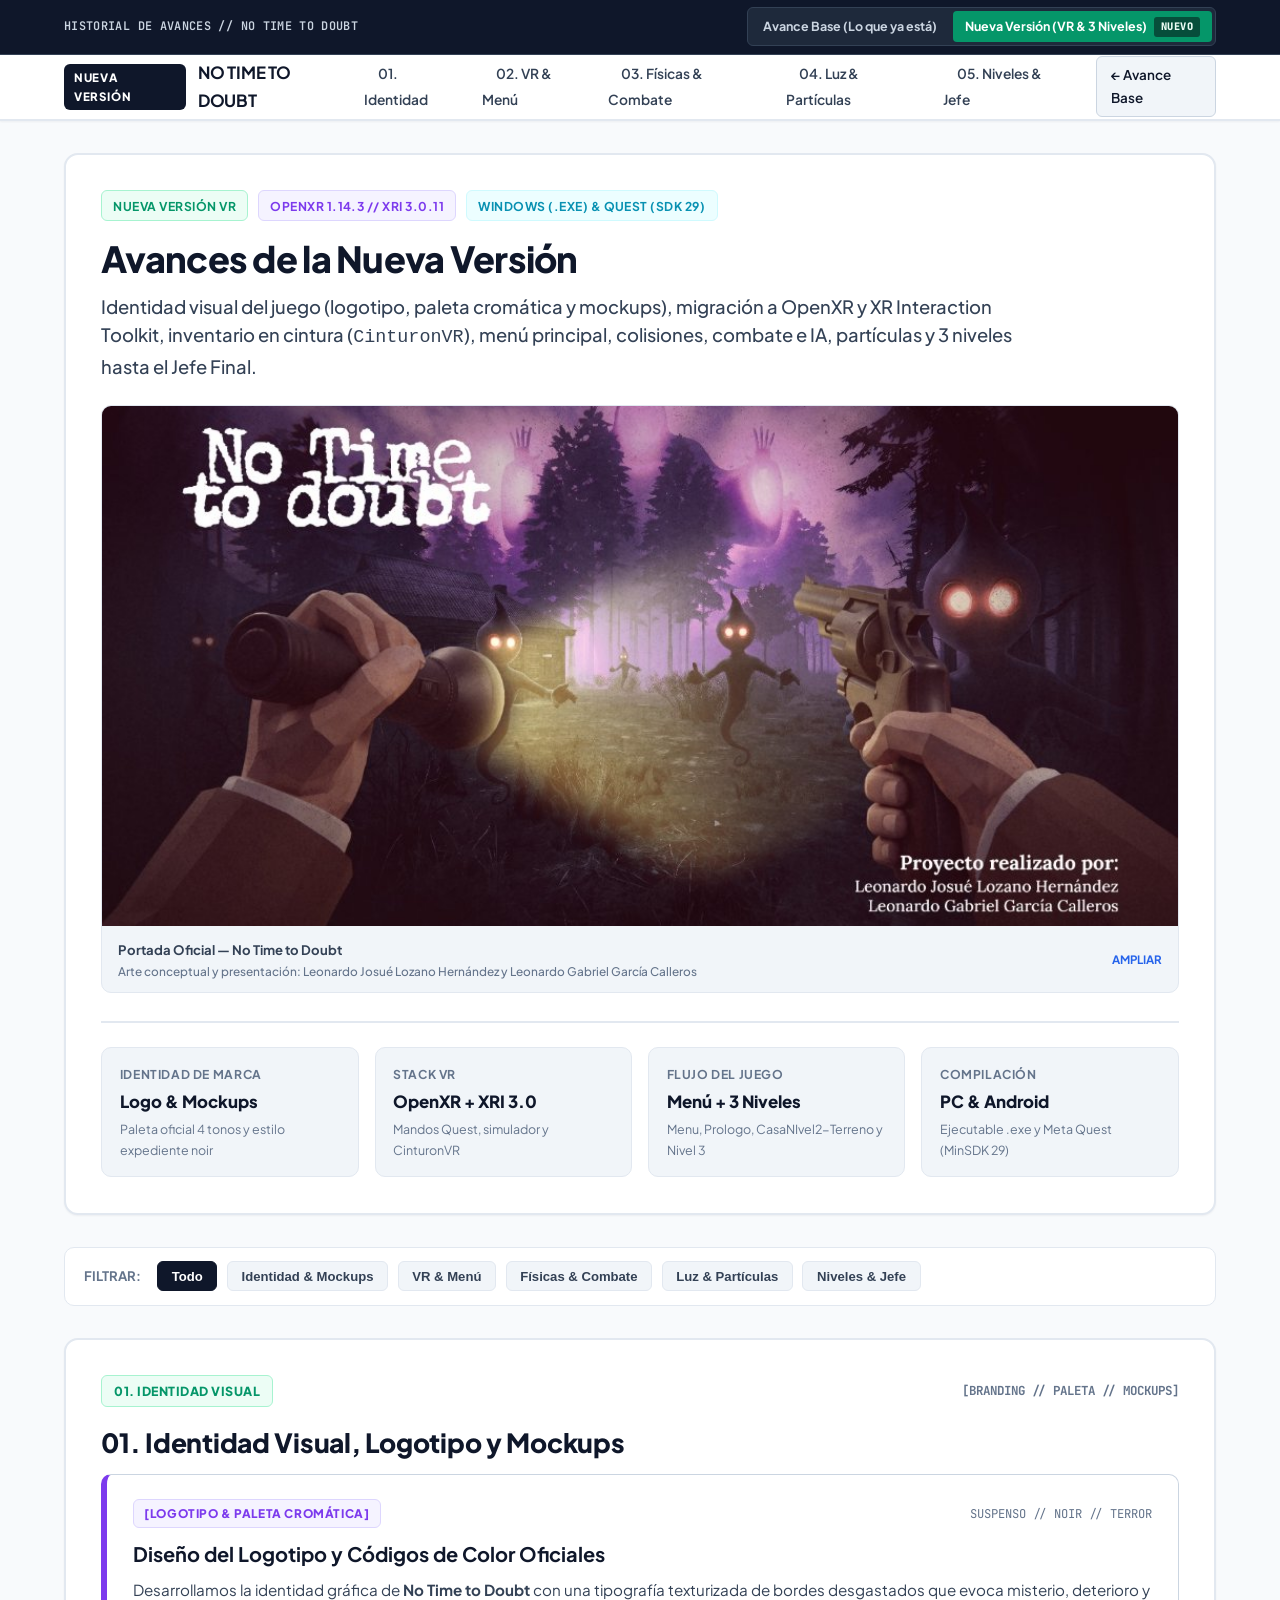
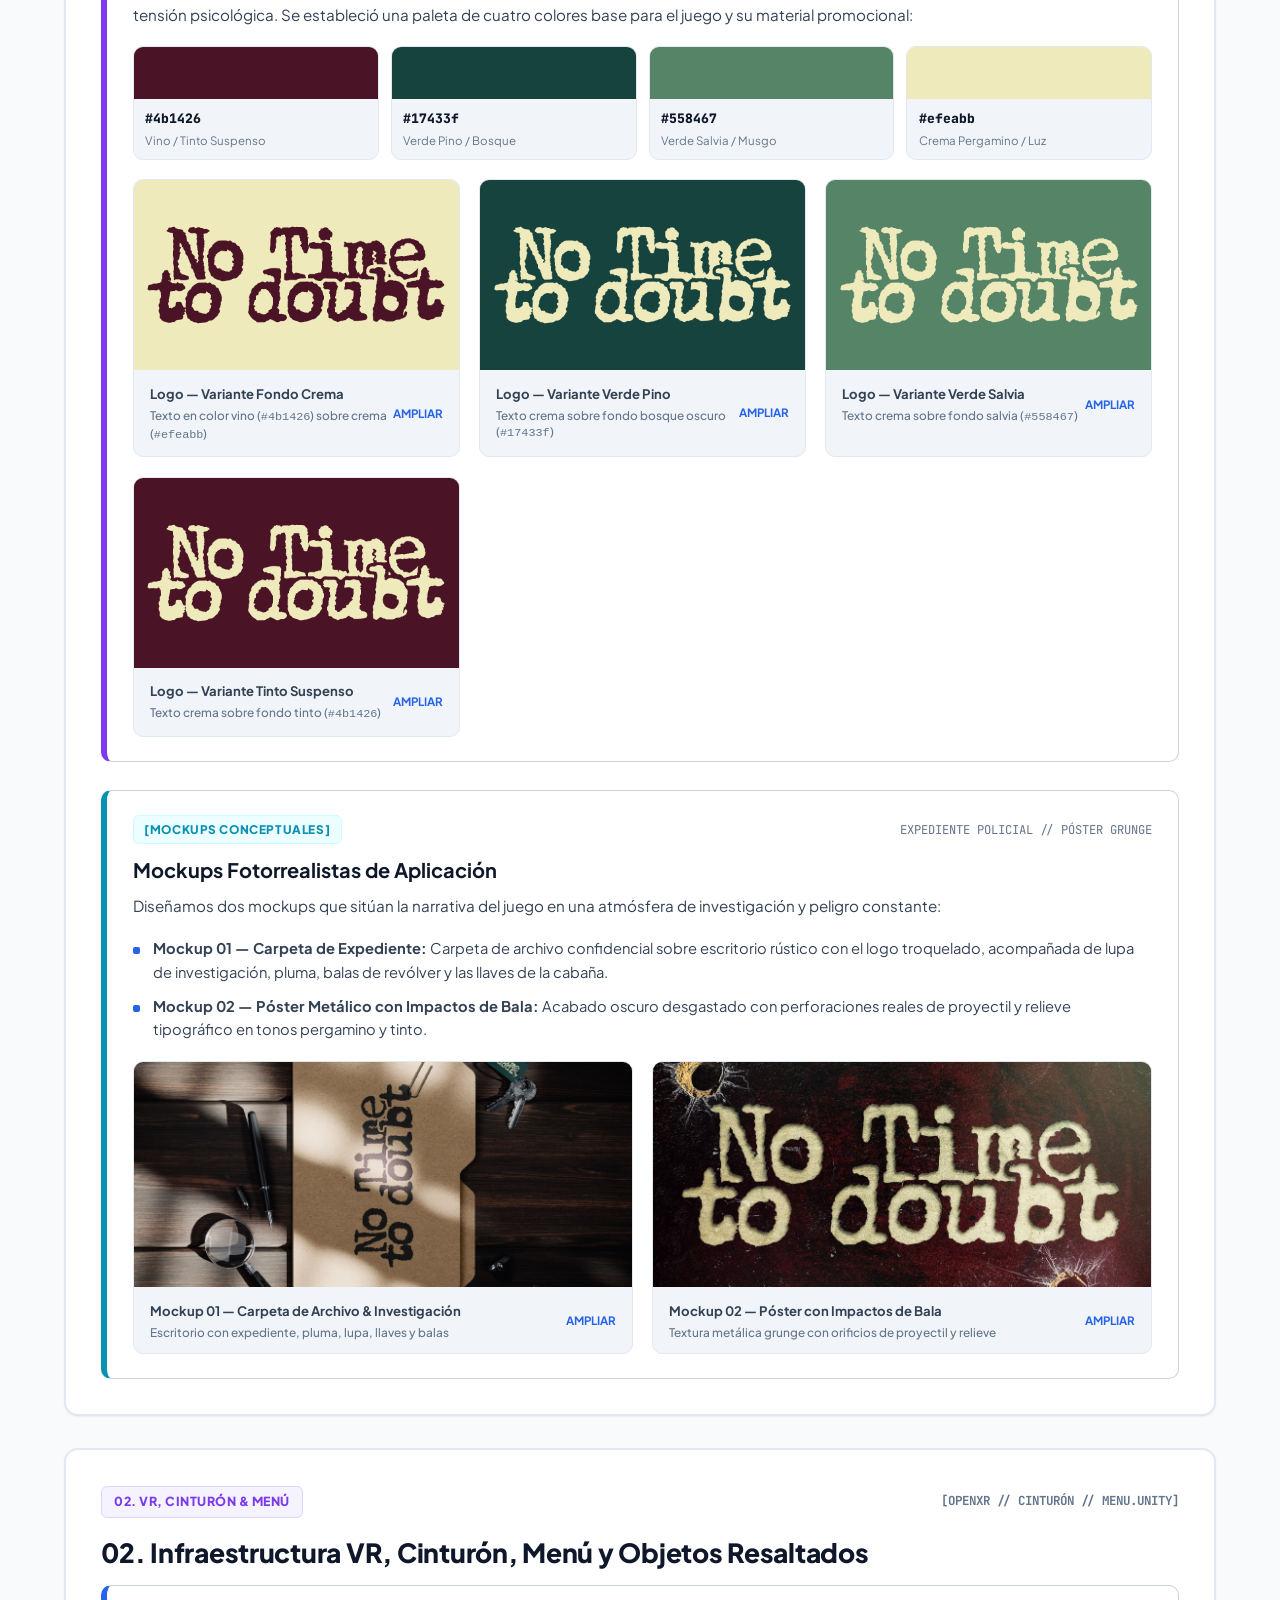
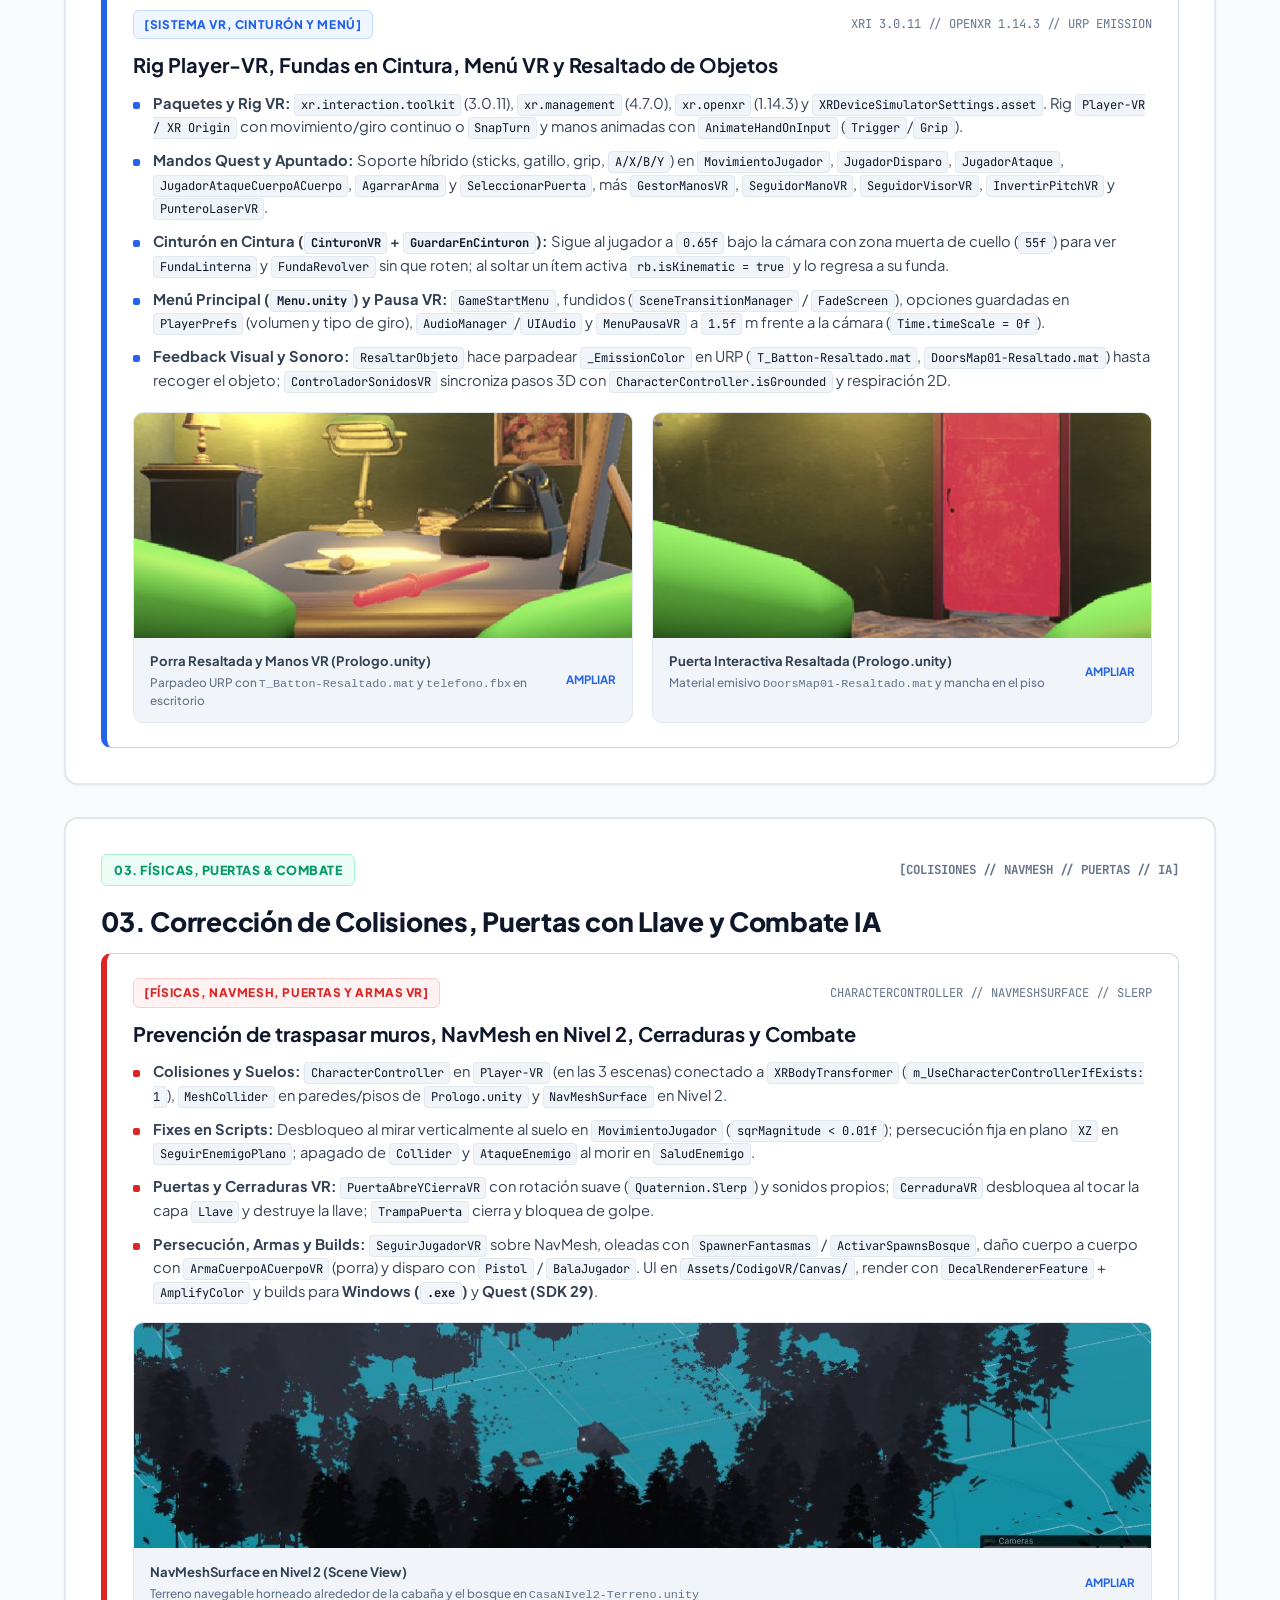
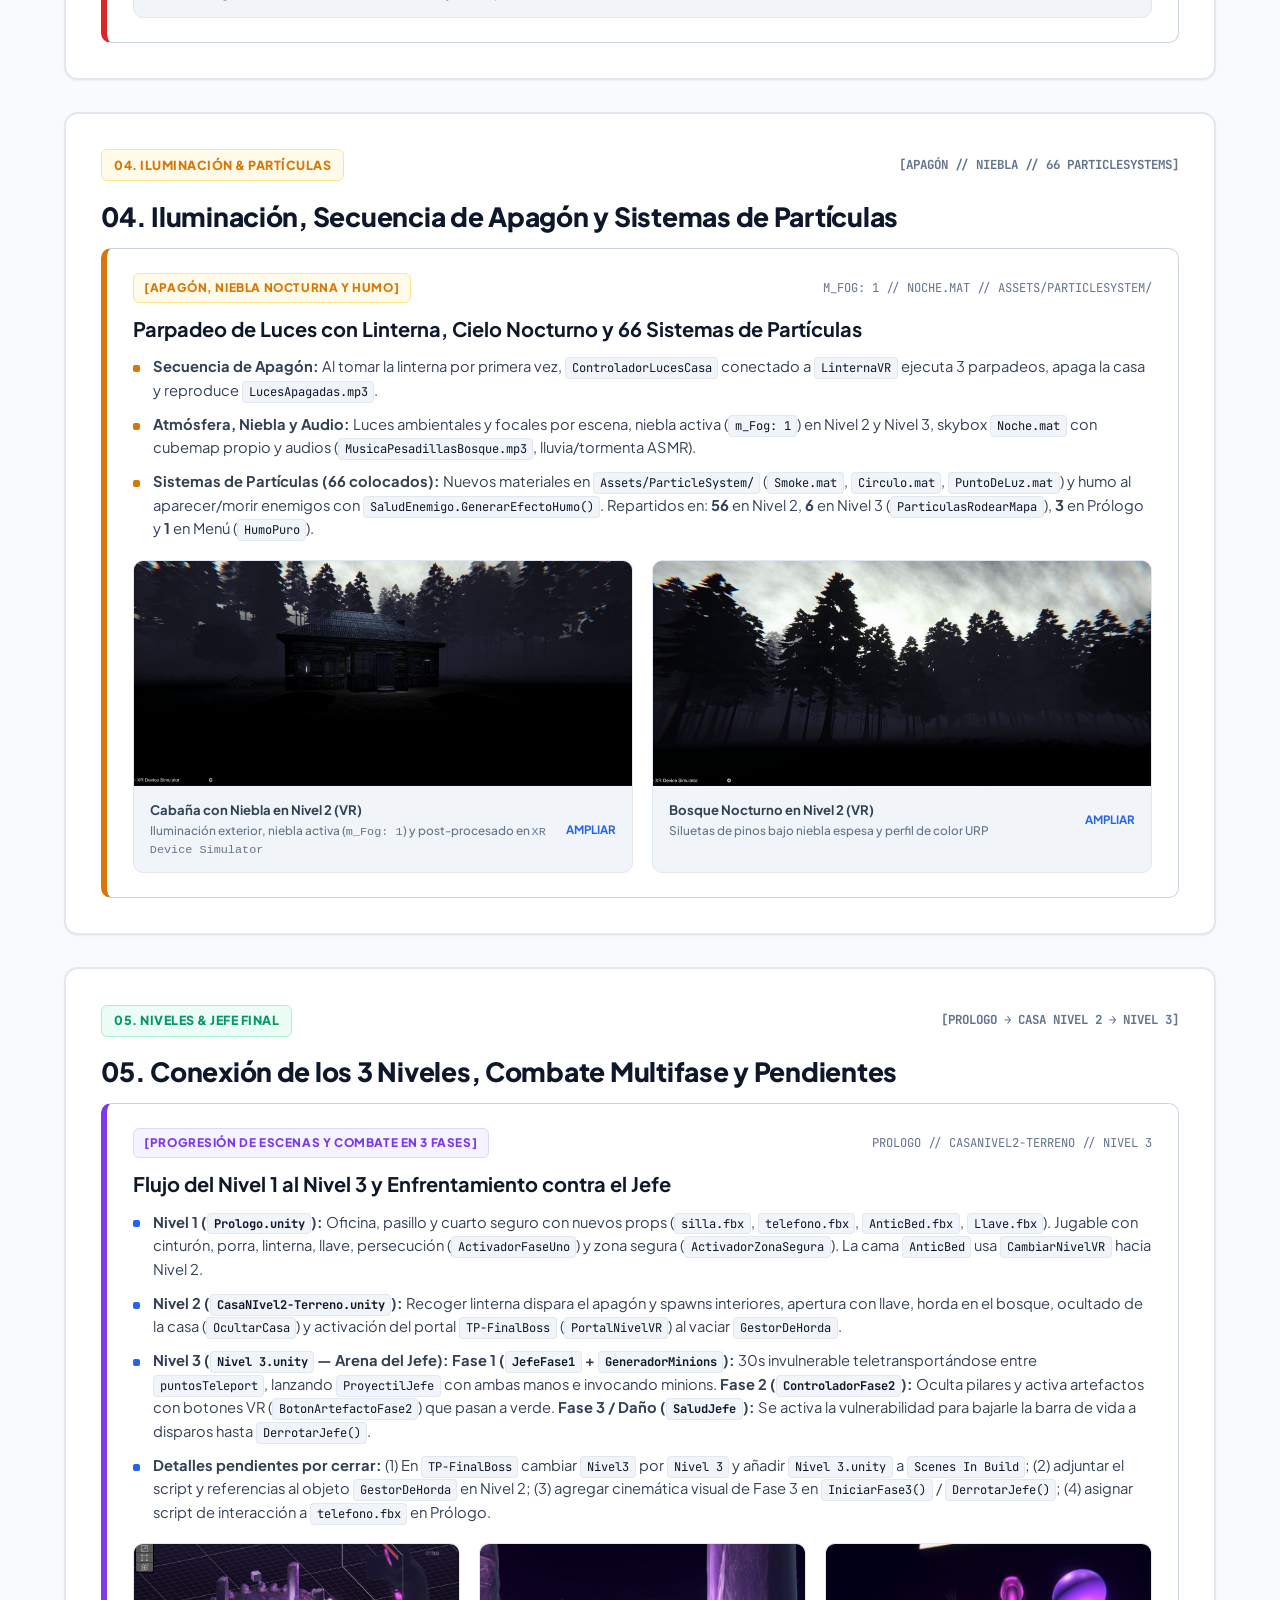
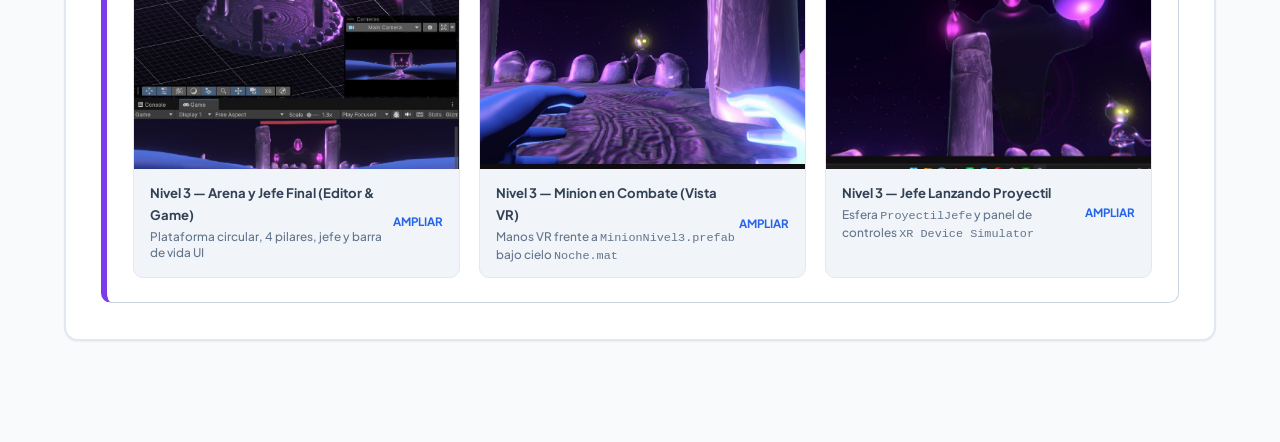
==== commit a6562014: "feat: agregar portada oficial al inicio de nueva-version" ====
--- a/nueva-version.html
+++ b/nueva-version.html
@@ -69,6 +69,20 @@
         Identidad visual del juego (logotipo, paleta cromática y mockups), migración a OpenXR y XR Interaction Toolkit, inventario en cintura (<code>CinturonVR</code>), menú principal, colisiones, combate e IA, partículas y 3 niveles hasta el Jefe Final.
       </p>
 
+      <!-- Portada Oficial del Proyecto -->
+      <div class="hero-cover-container" style="margin: 1.5rem 0 1.75rem 0;">
+        <div class="evidence-card" style="margin-top: 0;">
+          <img src="assets/portada.jpg" alt="Portada oficial de No Time to Doubt" class="evidence-img" style="height: auto; max-height: 520px; object-fit: cover; width: 100%;">
+          <div class="evidence-caption">
+            <div>
+              <strong>Portada Oficial — No Time to Doubt</strong>
+              <div class="evidence-subtext">Arte conceptual y presentación: Leonardo Josué Lozano Hernández y Leonardo Gabriel García Calleros</div>
+            </div>
+            <span class="evidence-zoom-hint">Ampliar</span>
+          </div>
+        </div>
+      </div>
+
       <div class="patch-stats-grid">
         <div class="stat-item">
           <div class="stat-label">Identidad de Marca</div>
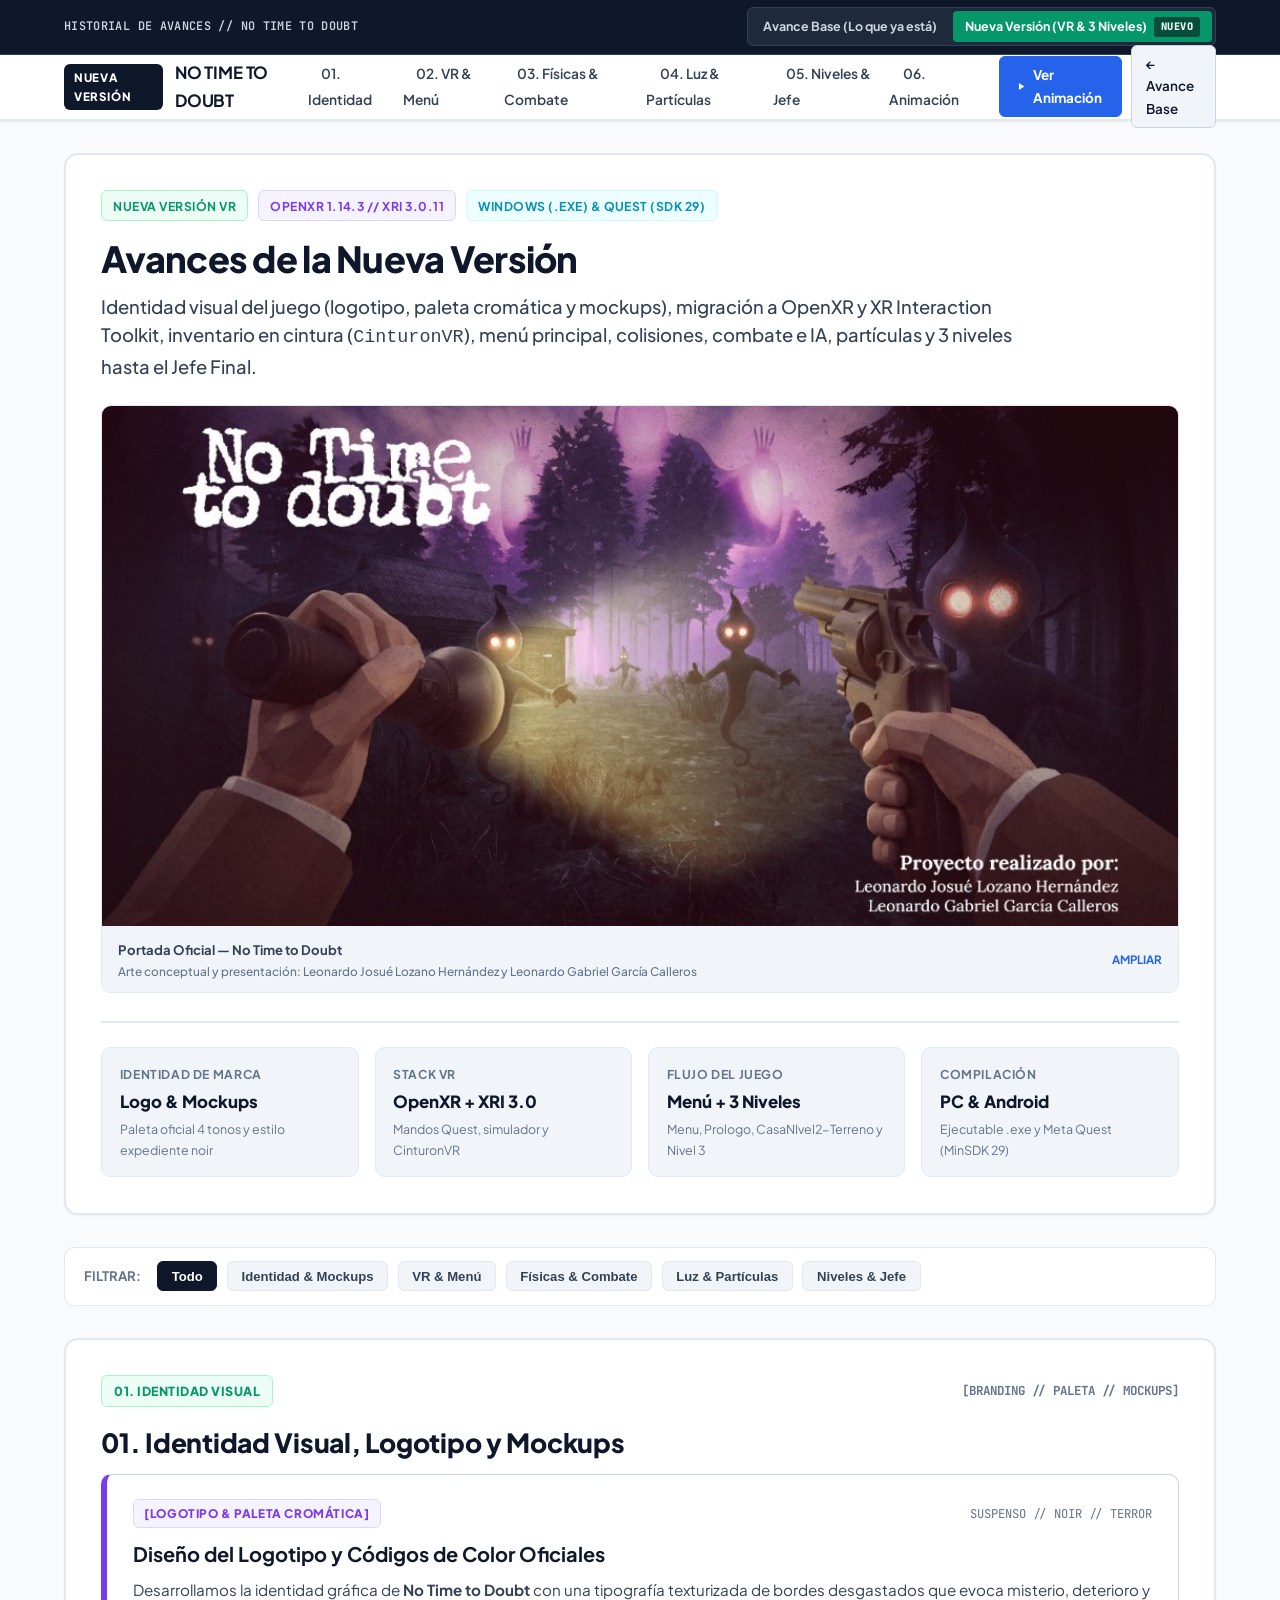
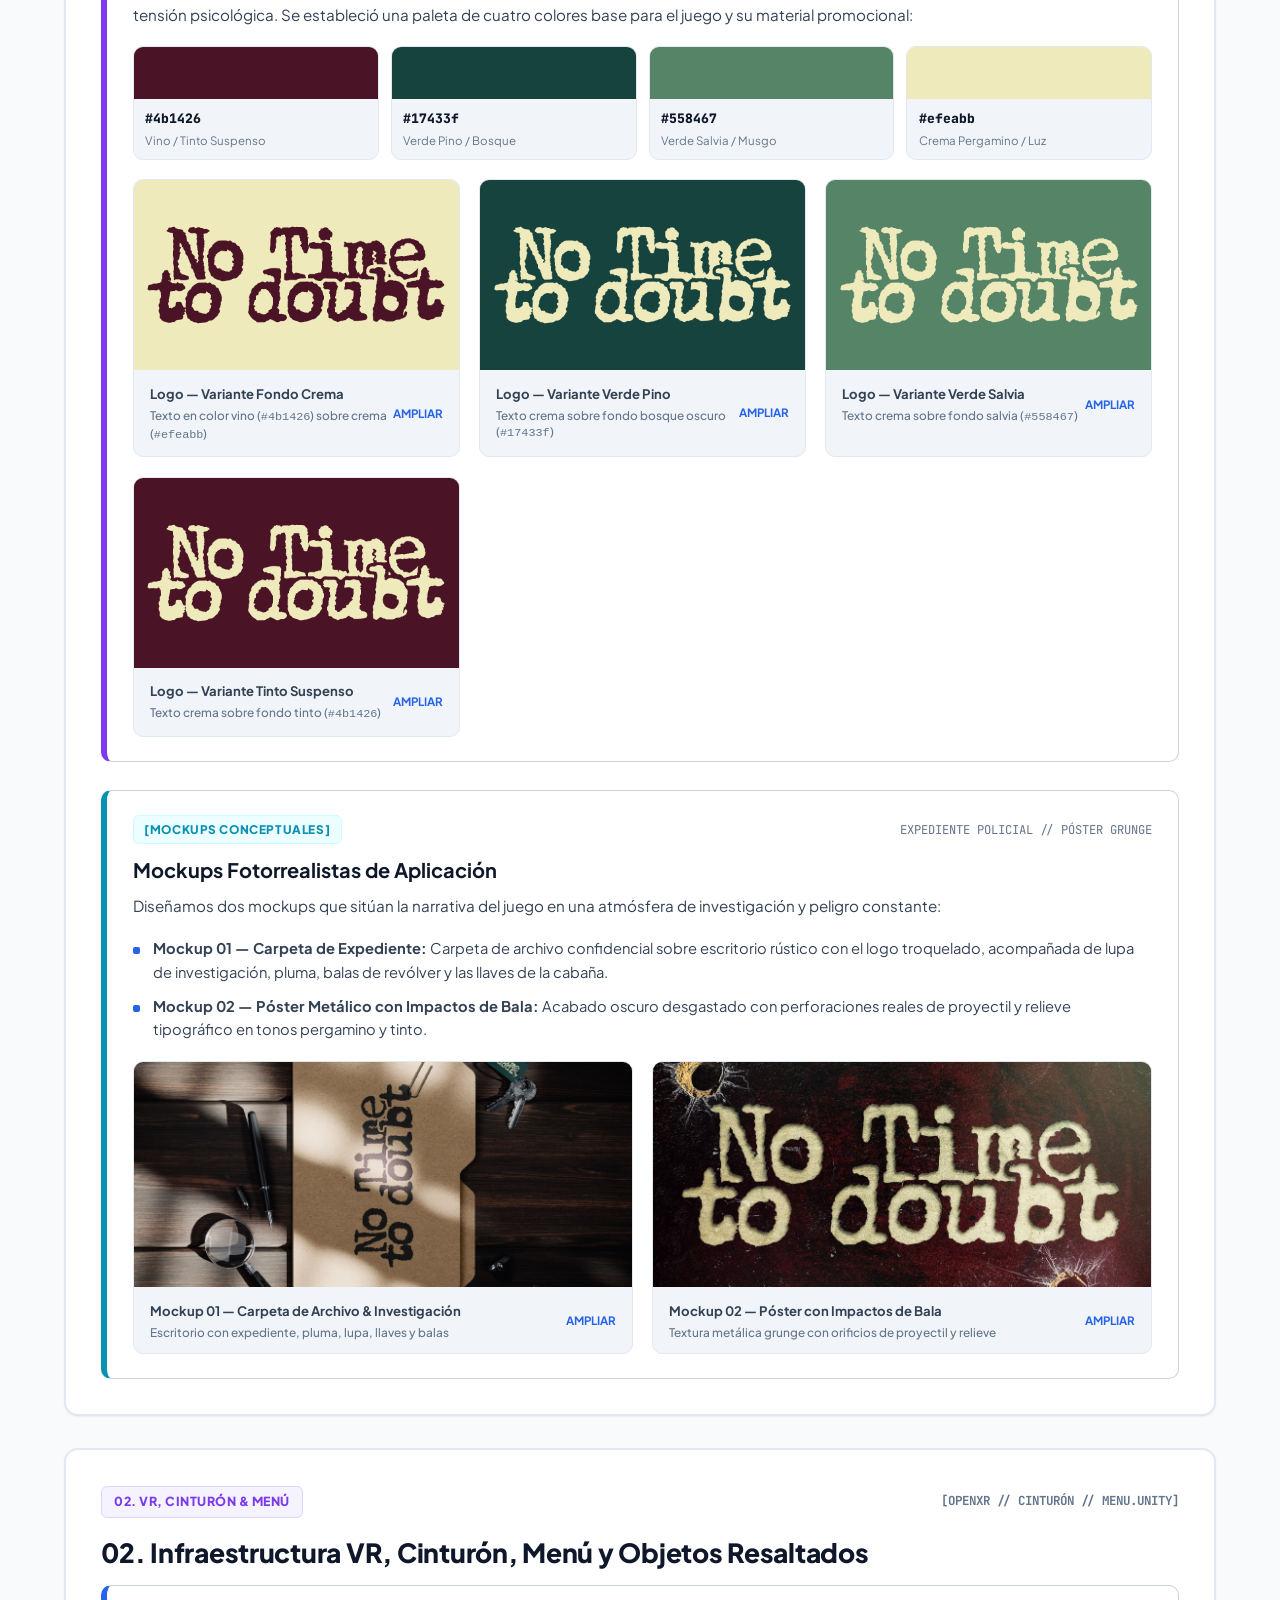
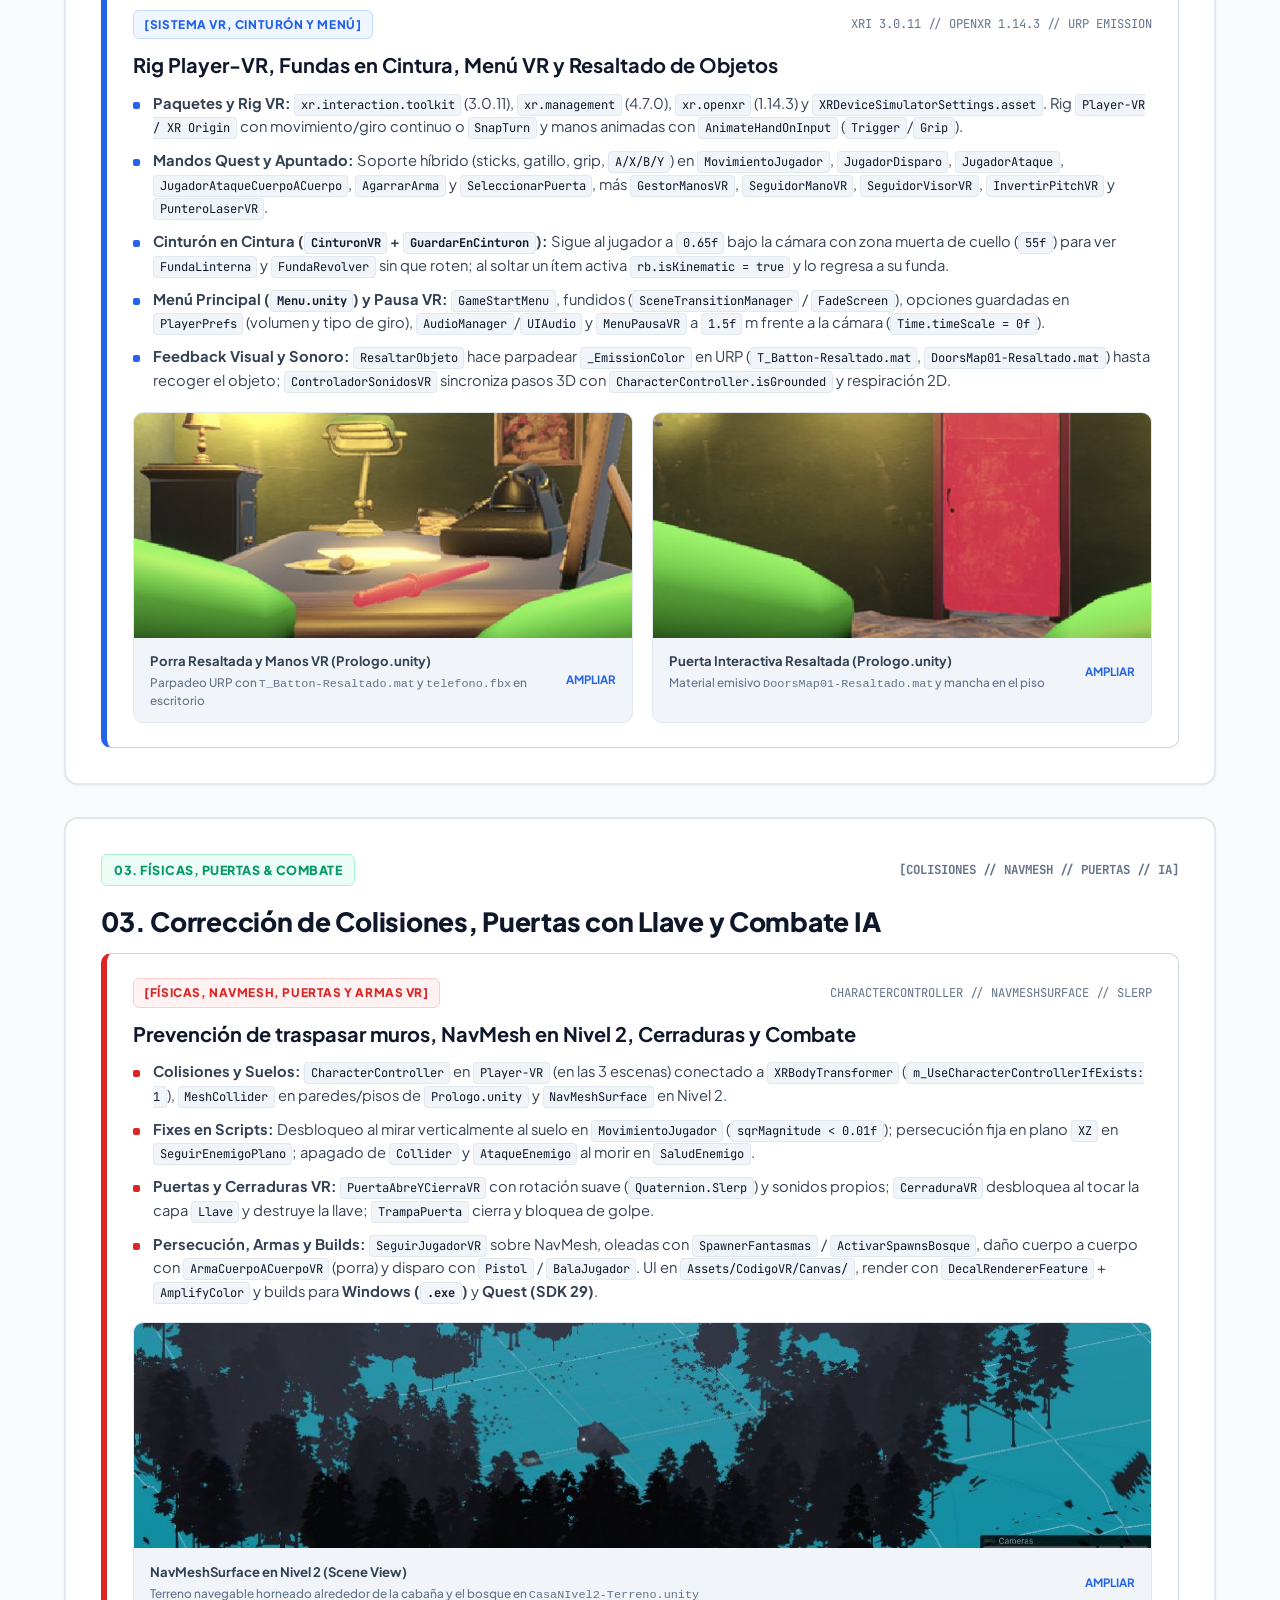
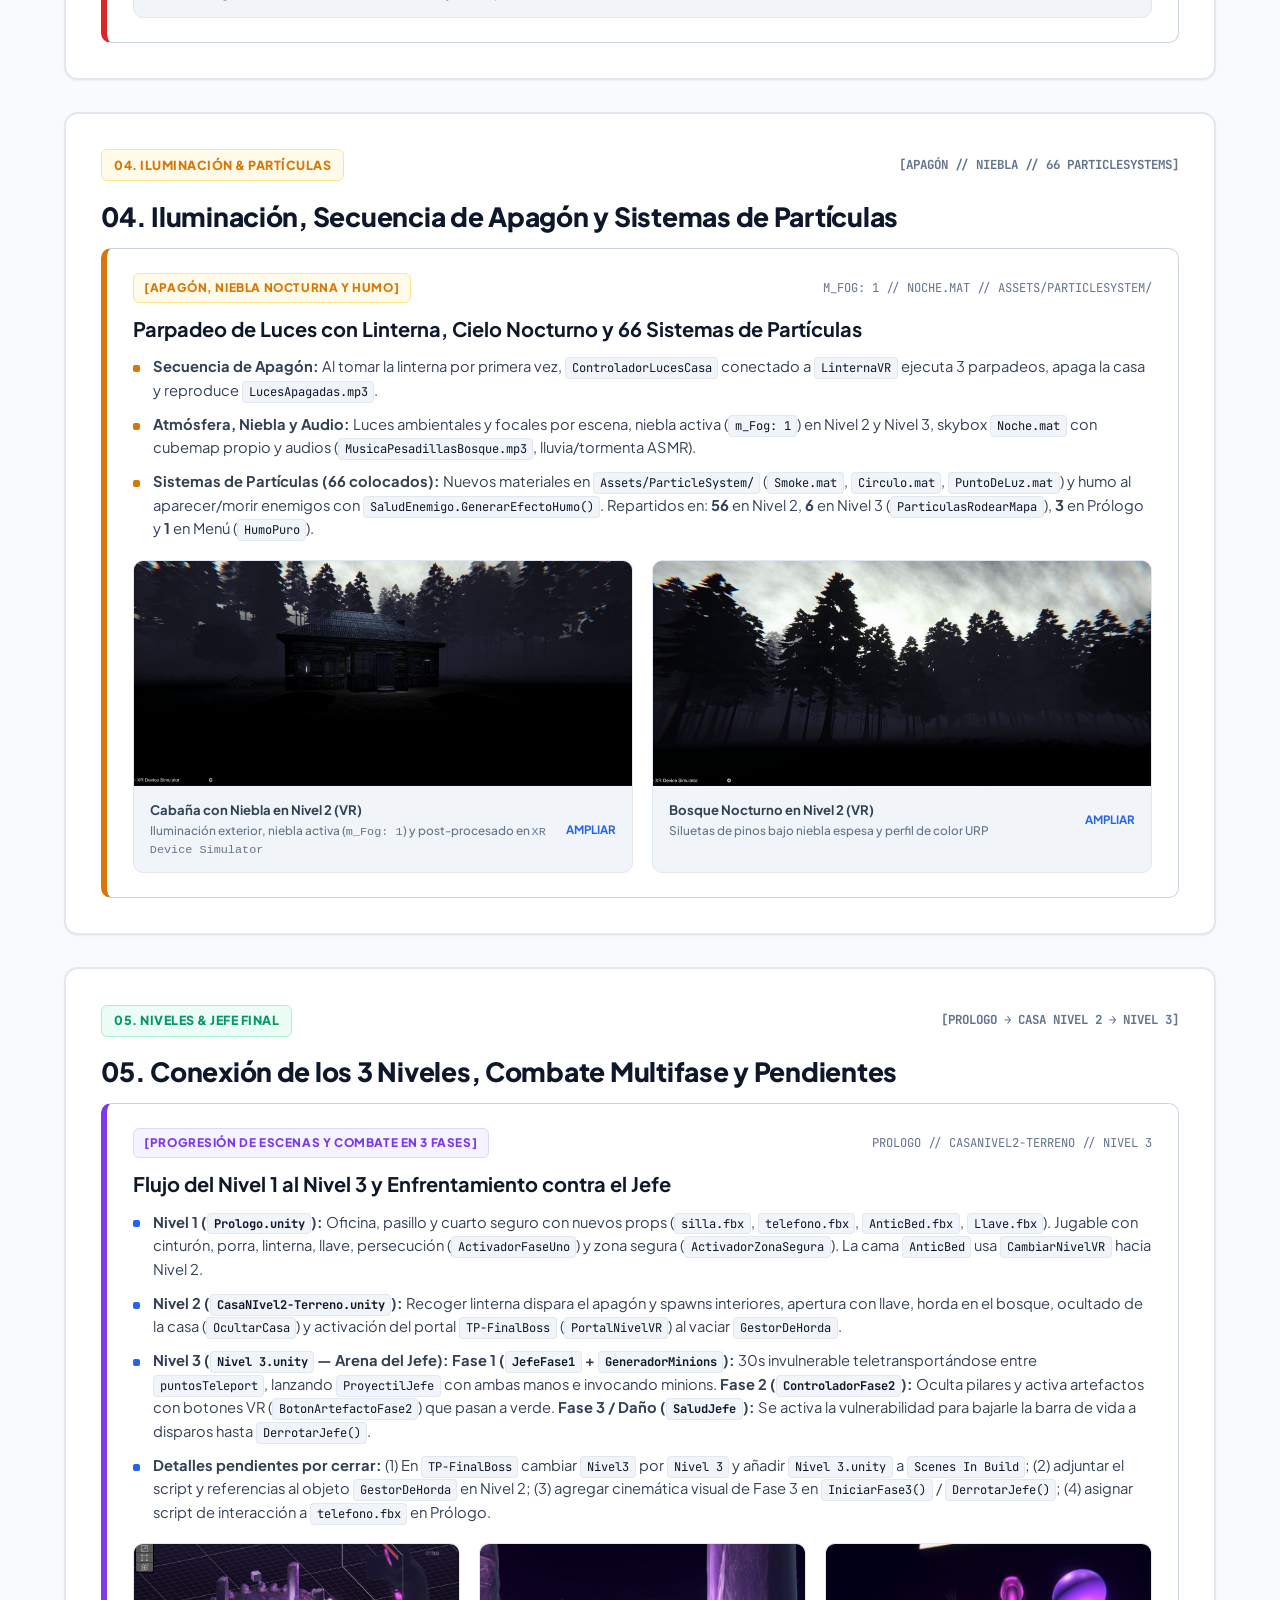
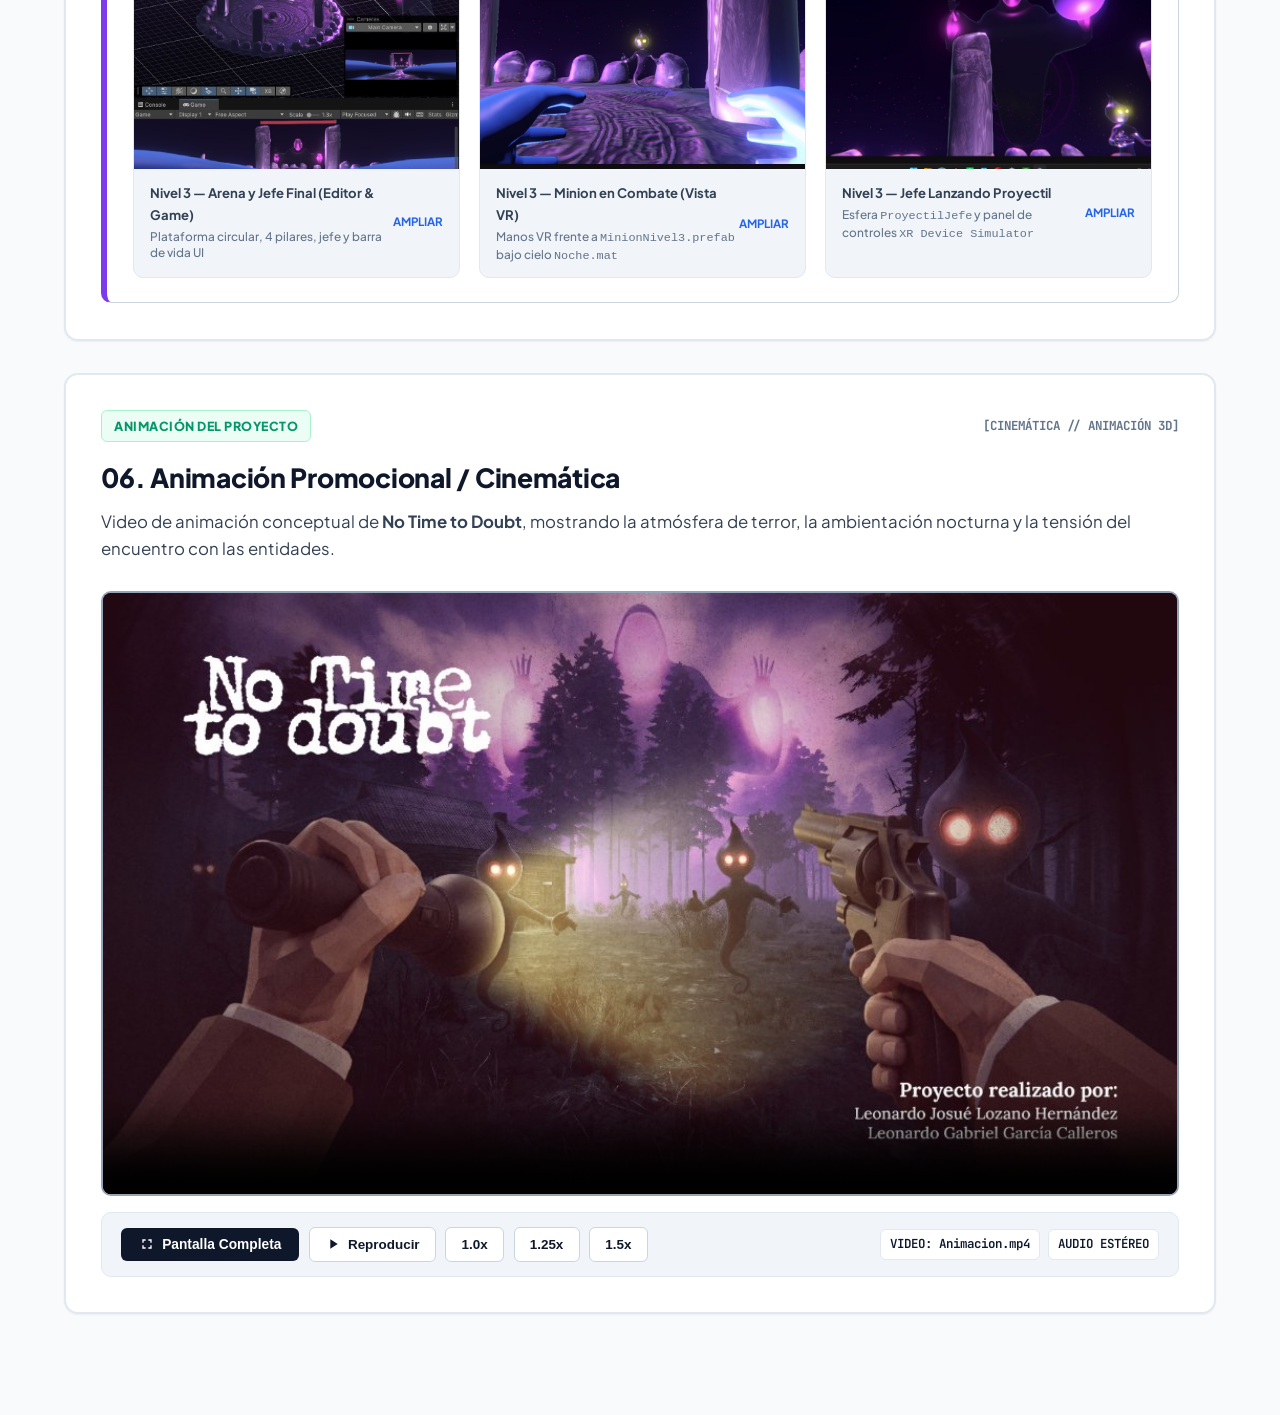
==== commit 6b2274c0: "feat: agregar seccion y reproductor de video de animacion" ====
--- a/nueva-version.html
+++ b/nueva-version.html
@@ -46,10 +46,17 @@
           <li><a href="#colisiones-combate" class="nav-link">03. Físicas &amp; Combate</a></li>
           <li><a href="#atmosfera-particulas" class="nav-link">04. Luz &amp; Partículas</a></li>
           <li><a href="#niveles-jefe" class="nav-link">05. Niveles &amp; Jefe</a></li>
+          <li><a href="#video-animacion" class="nav-link">06. Animación</a></li>
         </ul>
       </nav>
 
       <div class="nav-actions">
+        <a href="#video-animacion" class="btn-nav-primary">
+          <svg width="15" height="15" viewBox="0 0 24 24" fill="currentColor">
+            <path d="M8 5v14l11-7z"/>
+          </svg>
+          Ver Animación
+        </a>
         <a href="index.html" class="btn-nav-secondary">&larr; Avance Base</a>
       </div>
     </div>
@@ -449,6 +456,52 @@
         </article>
       </div>
     </section>
+
+    <!-- 06. VIDEO ANIMACIÓN -->
+    <section id="video-animacion" class="video-section">
+      <div class="section-badge-row">
+        <span class="section-author-badge author-collab">Animación del Proyecto</span>
+        <span class="section-discipline-tag">[CINEMÁTICA // ANIMACIÓN 3D]</span>
+      </div>
+      <h2 class="section-title">06. Animación Promocional / Cinemática</h2>
+      <p class="section-lead">
+        Video de animación conceptual de <strong>No Time to Doubt</strong>, mostrando la atmósfera de terror, la ambientación nocturna y la tensión del encuentro con las entidades.
+      </p>
+
+      <div class="video-container-wrapper">
+        <video id="gameplay-video" class="video-player" controls preload="metadata" poster="assets/portada.jpg">
+          <source src="Video/Animacion.mp4" type="video/mp4">
+          Tu navegador no soporta la reproducción de video HTML5. Puedes visualizar el archivo en <code>Video/Animacion.mp4</code>.
+        </video>
+      </div>
+
+      <div class="video-controls-bar">
+        <div class="video-actions-left">
+          <button id="btn-fullscreen" class="btn-video" type="button" title="Ver en pantalla completa (Tecla F)">
+            <svg width="16" height="16" viewBox="0 0 24 24" fill="currentColor">
+              <path d="M7 14H5v5h5v-2H7v-3zm-2-4h2V7h3V5H5v5zm12 7h-3v2h5v-5h-2v3zM14 5v2h3v3h2V5h-5z"/>
+            </svg>
+            Pantalla Completa
+          </button>
+
+          <button id="btn-toggle-play" class="btn-video-alt" type="button">
+            <svg width="16" height="16" viewBox="0 0 24 24" fill="currentColor">
+              <path d="M8 5v14l11-7z"/>
+            </svg>
+            Reproducir
+          </button>
+
+          <button class="btn-video-alt btn-speed" data-speed="1.0" type="button">1.0x</button>
+          <button class="btn-video-alt btn-speed" data-speed="1.25" type="button">1.25x</button>
+          <button class="btn-video-alt btn-speed" data-speed="1.5" type="button">1.5x</button>
+        </div>
+
+        <div class="video-status-pills">
+          <span class="video-status-tag">VIDEO: Animacion.mp4</span>
+          <span class="video-status-tag">AUDIO ESTÉREO</span>
+        </div>
+      </div>
+    </section>
   </main>
 
   <!-- Modal Lightbox -->
